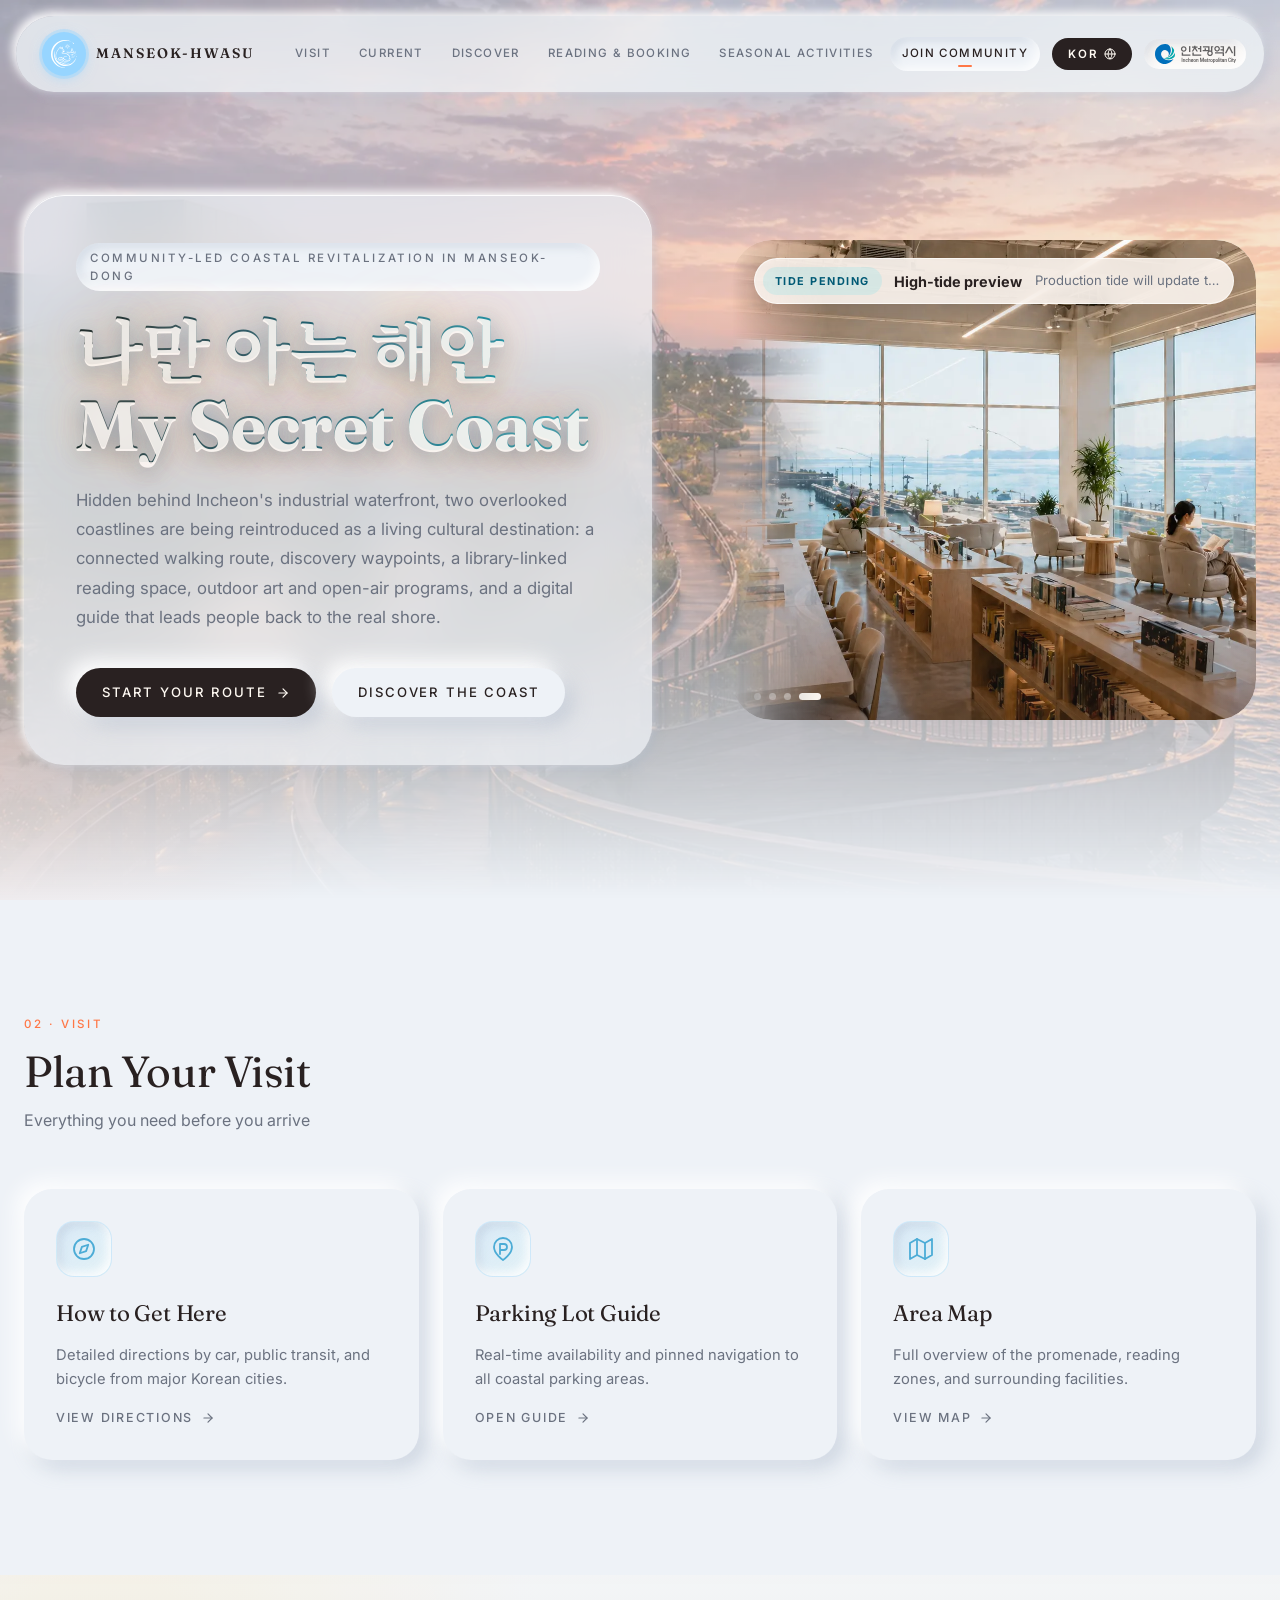
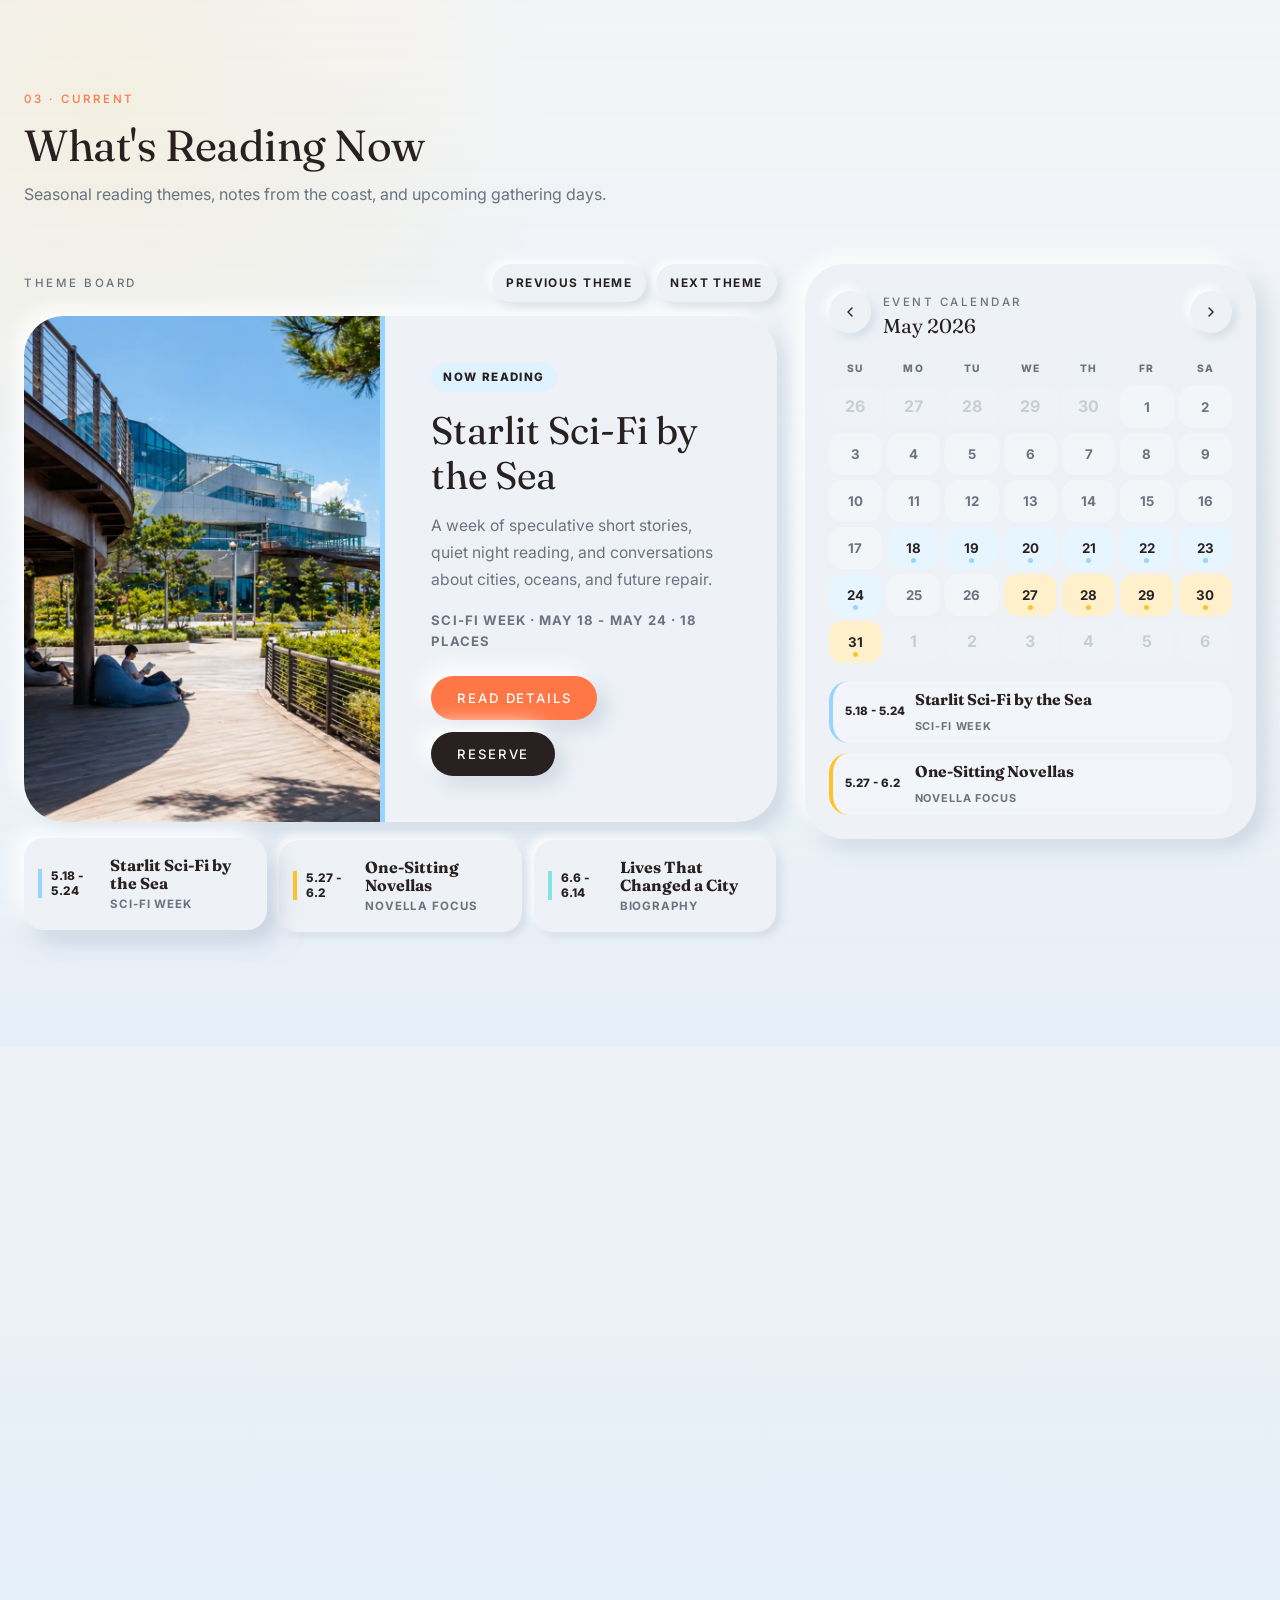
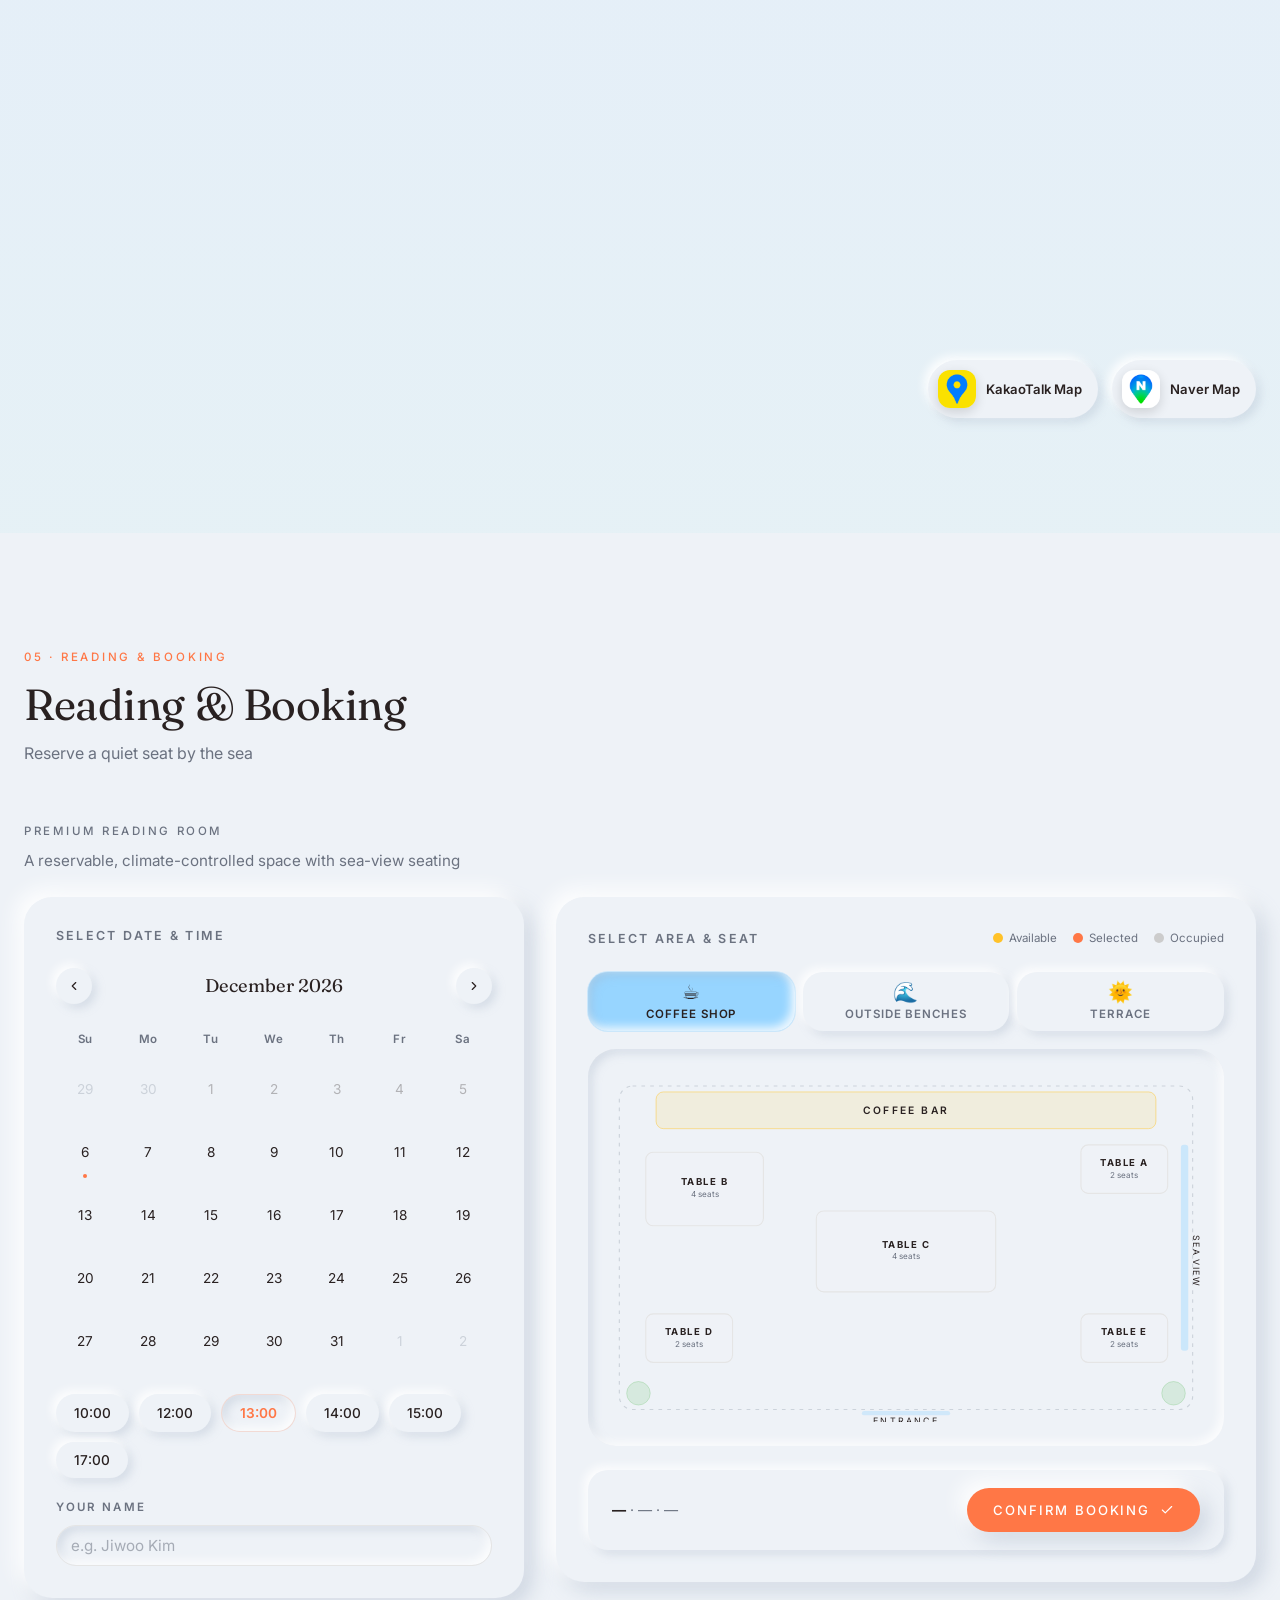
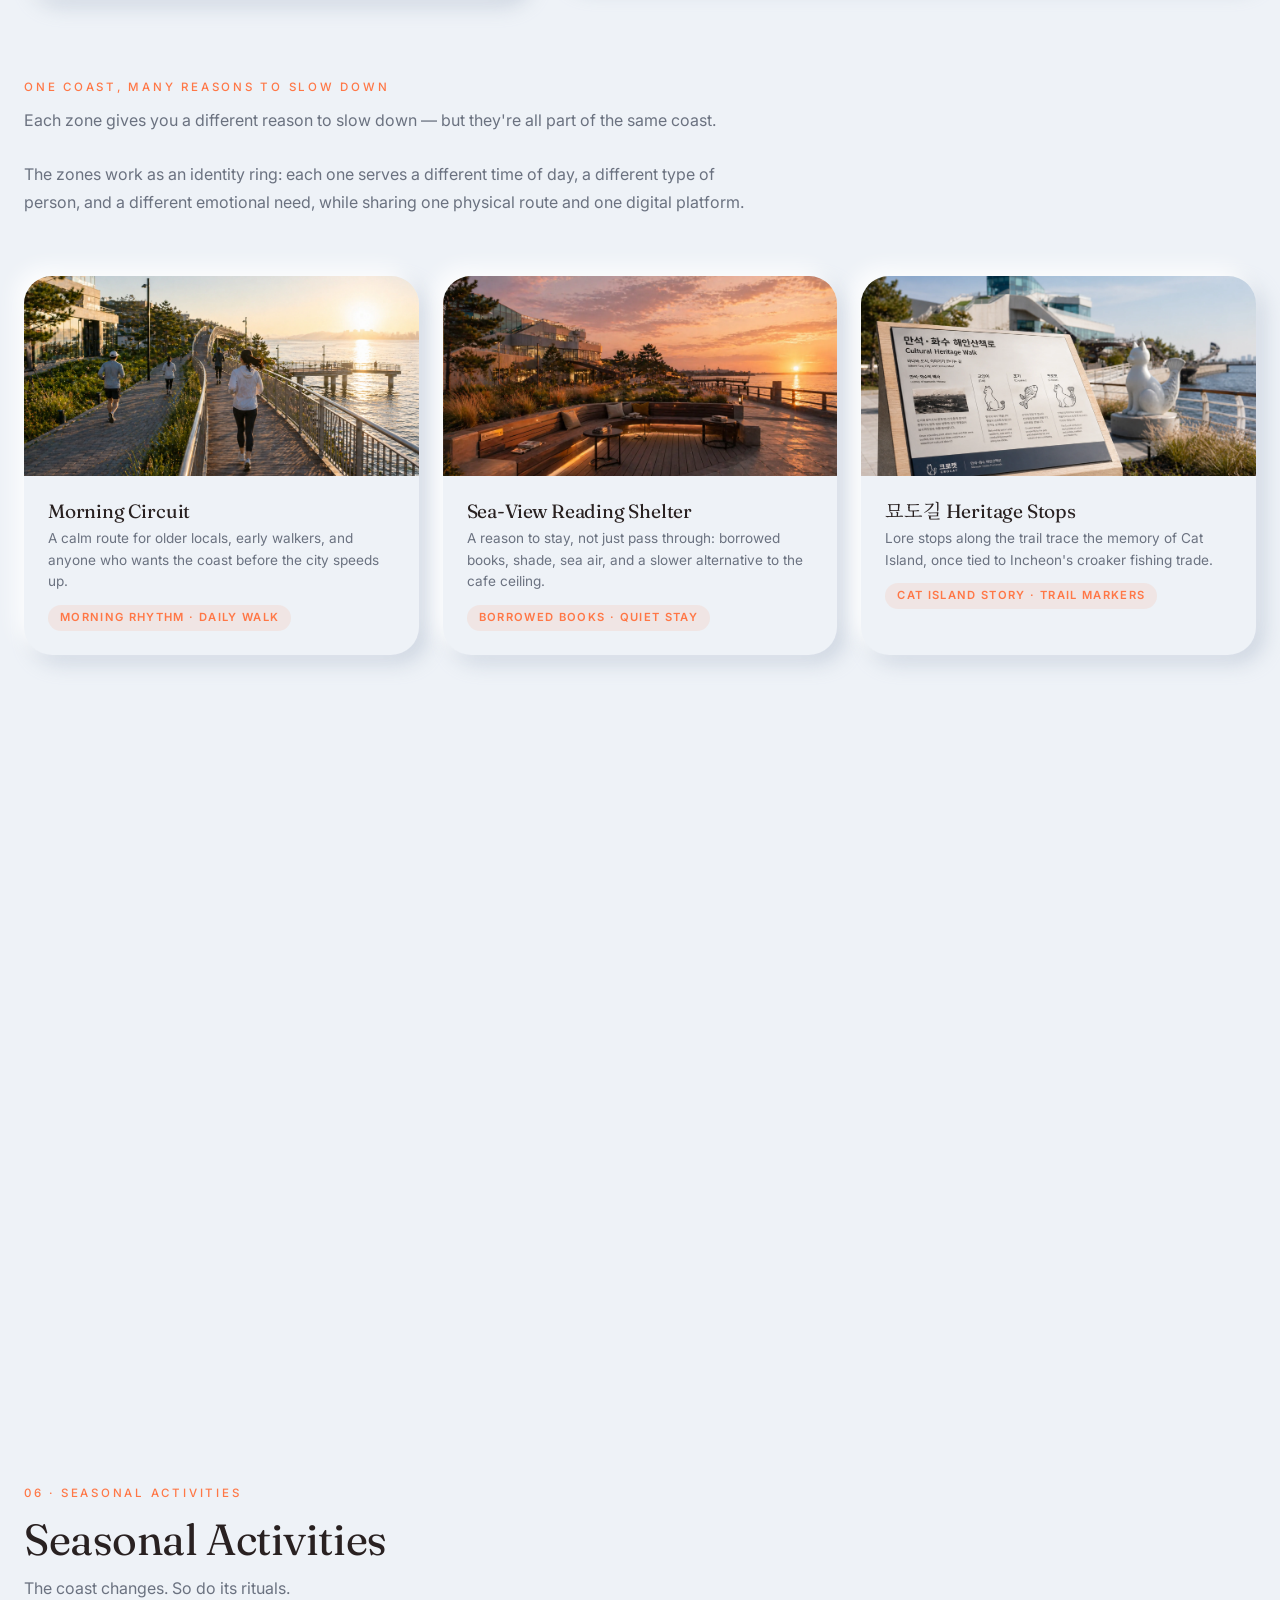
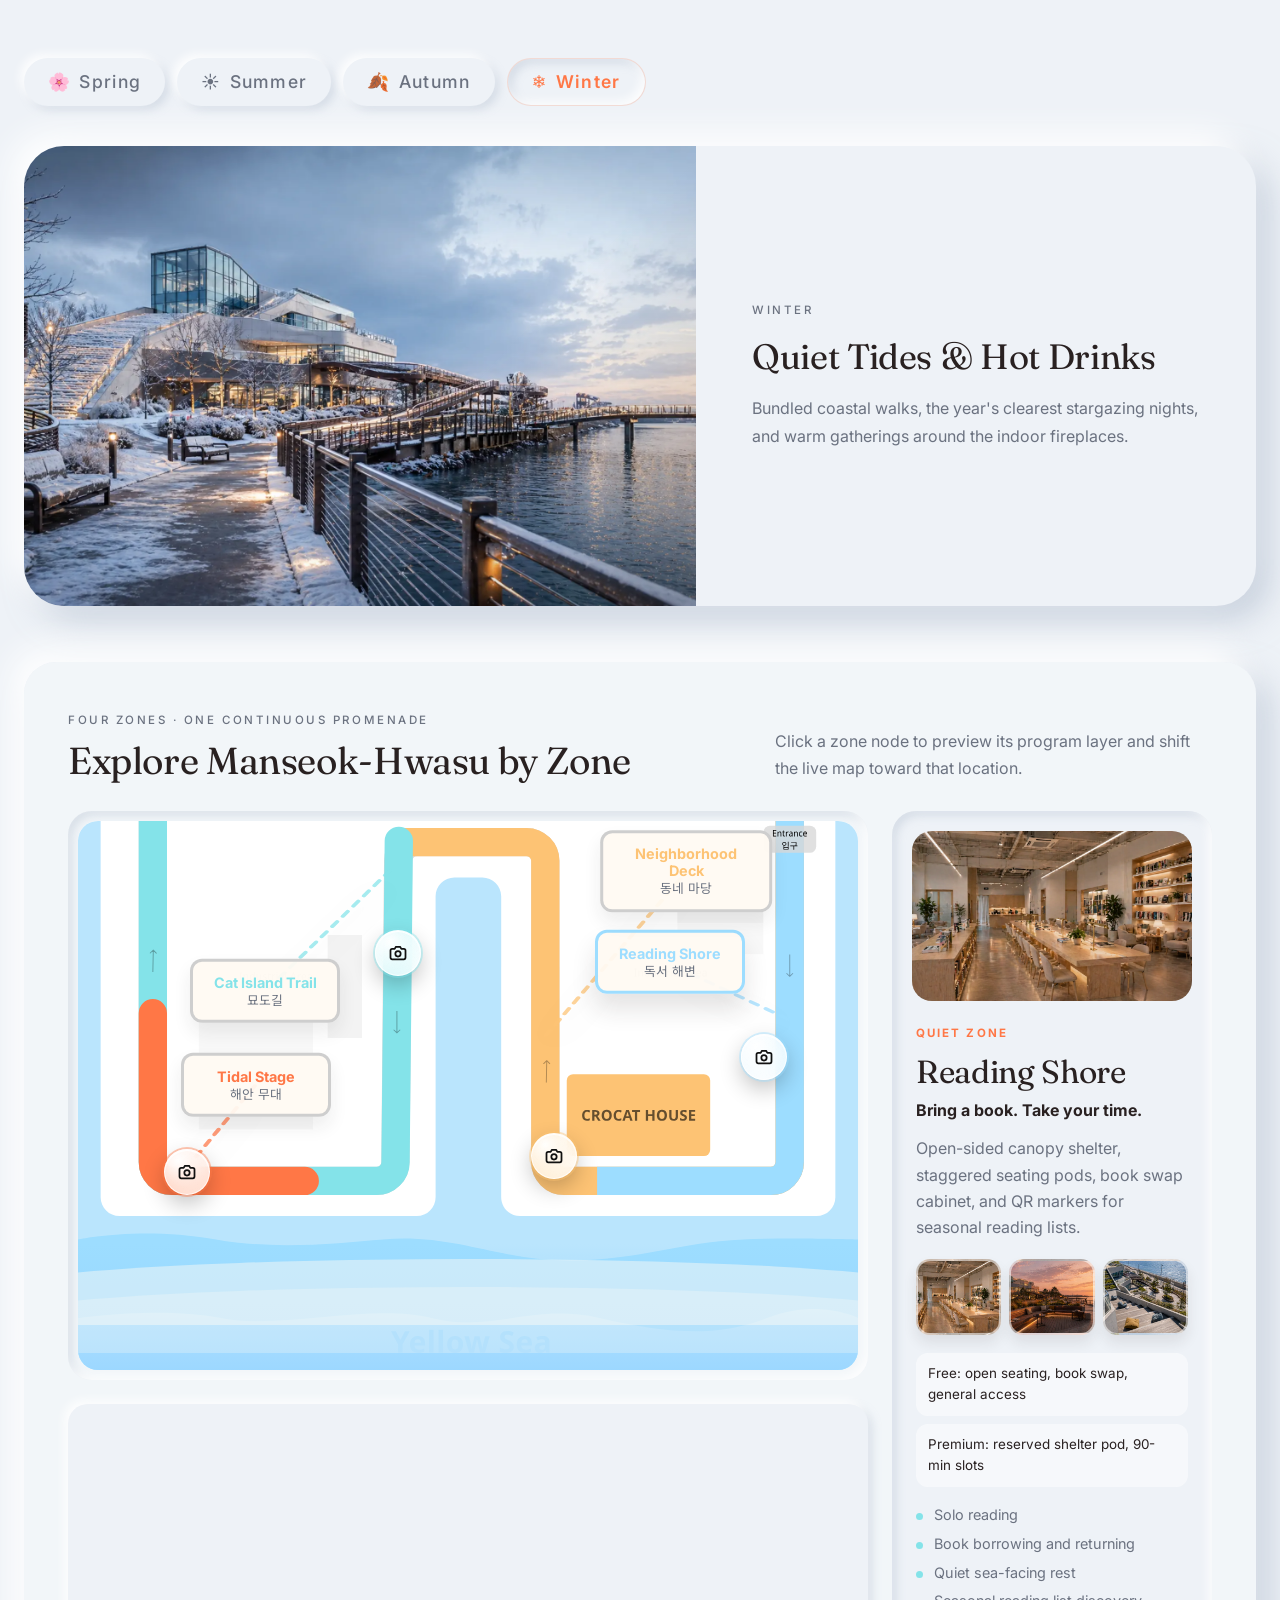
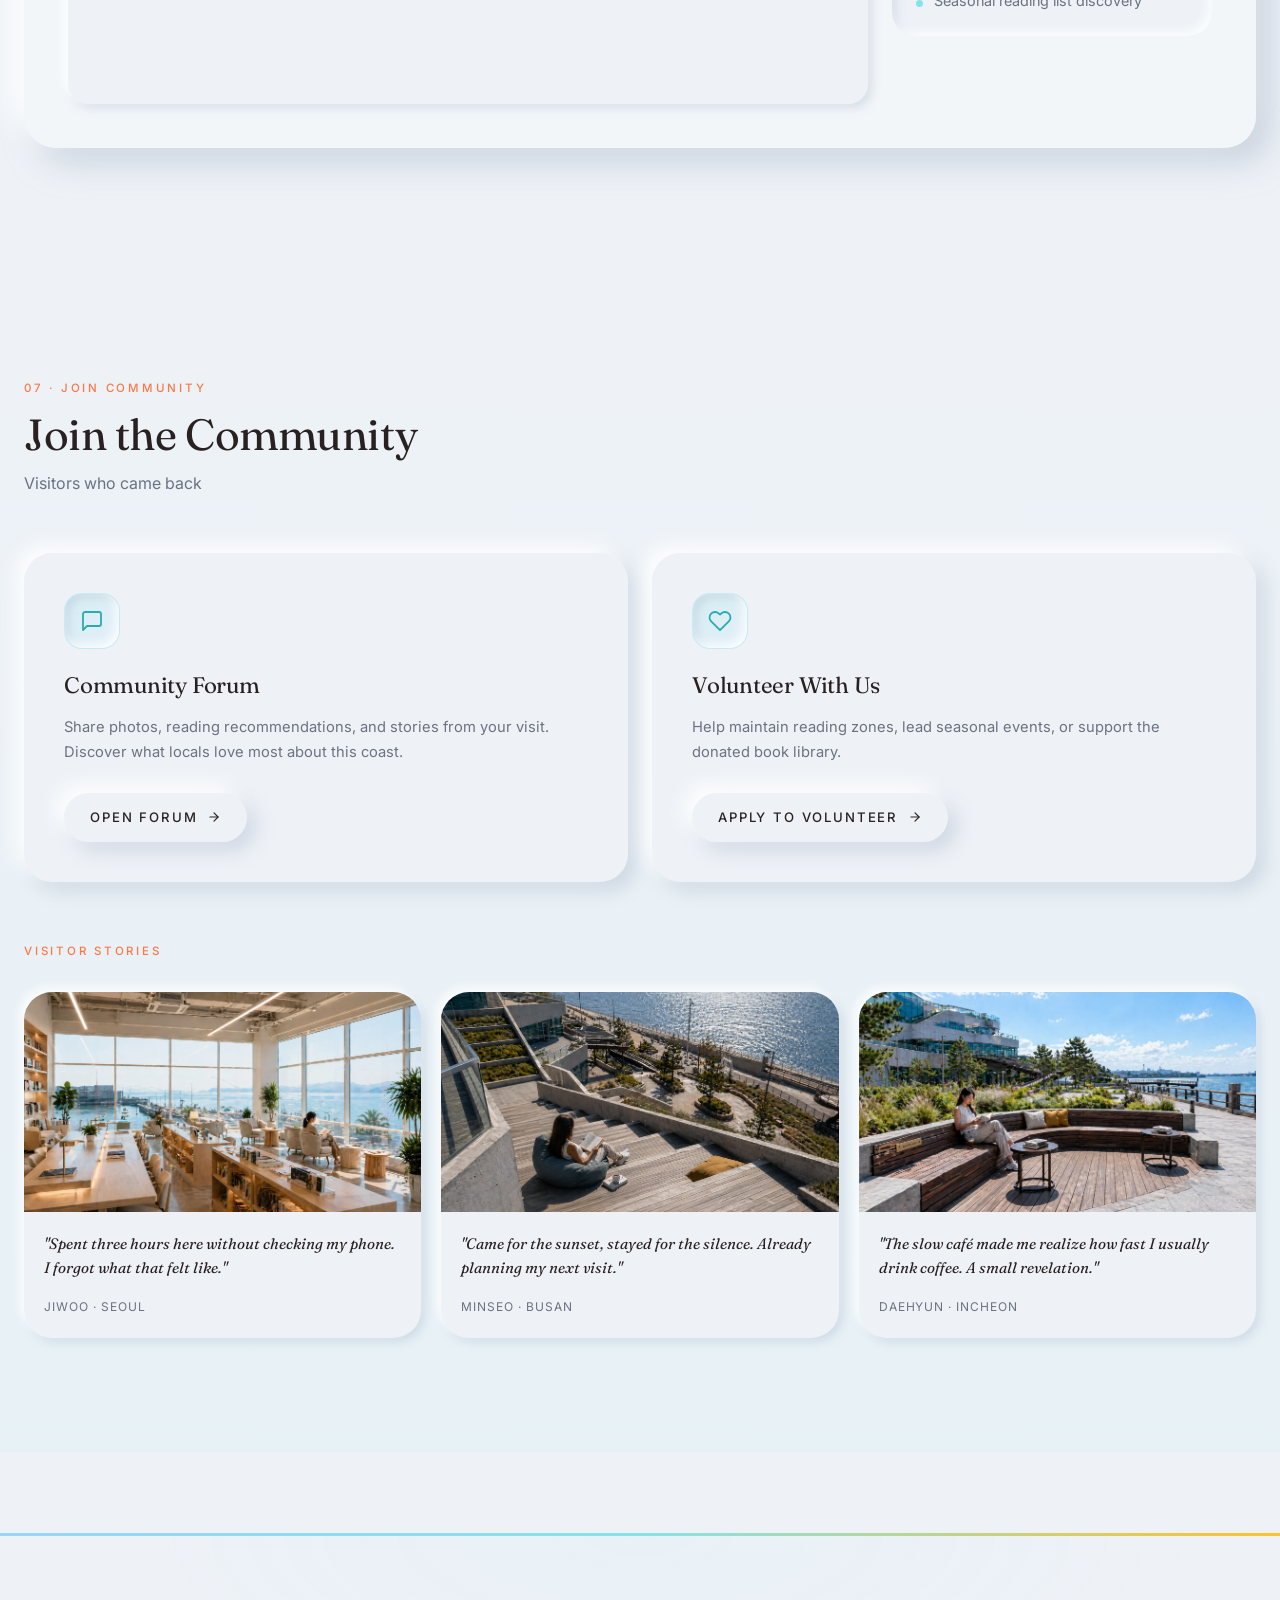
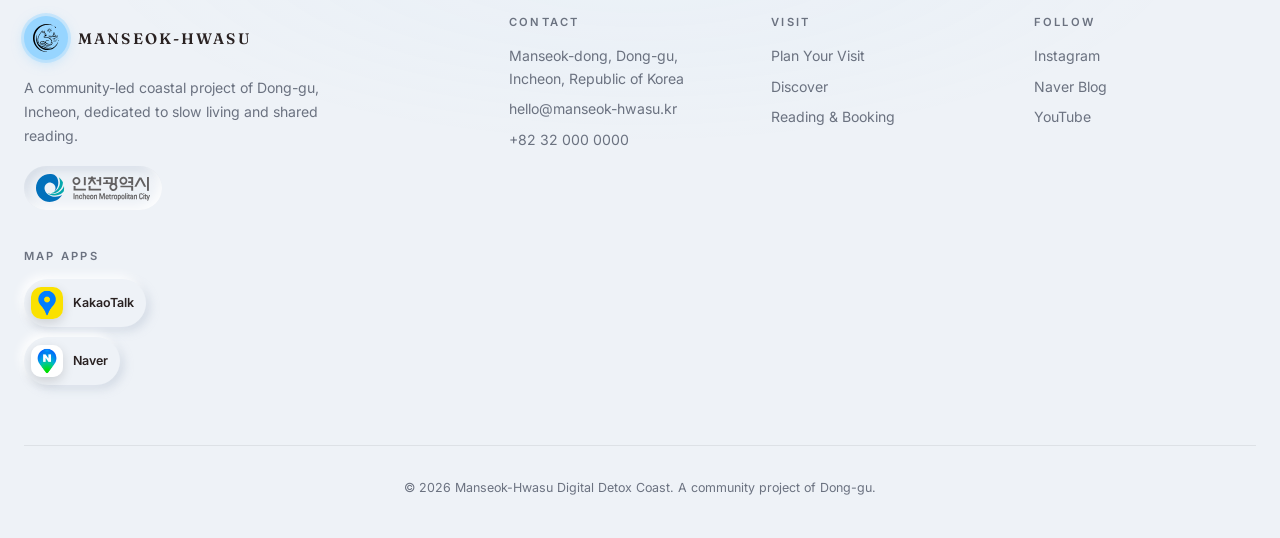
==== index.html @ ffb6f2c6 "Revised 3D Map 2.0" ====
<!DOCTYPE html>
<html lang="en">
<head>
  <meta charset="UTF-8" />
  <meta name="viewport" content="width=device-width, initial-scale=1.0" />
  <title data-i18n="site.title">Manseok-Hwasu | Digital Detox Coast</title>
  <meta name="description" content="A coastal escape in Dong-gu, Incheon, designed for slow reading, deep breath, and quiet sunsets." />

  <!-- Theme: set data-theme before first paint to prevent flash -->
  <script>
    (function(){try{var t=localStorage.getItem('mh-theme')||'light';document.documentElement.setAttribute('data-theme',t);}catch(e){document.documentElement.setAttribute('data-theme','light');}})();
  </script>

  <!-- Fonts -->
  <link rel="preconnect" href="https://fonts.googleapis.com" />
  <link rel="preconnect" href="https://fonts.gstatic.com" crossorigin />
  <link rel="stylesheet" href="https://fonts.googleapis.com/css2?family=Fraunces:ital,wght@0,300;0,400;0,500;0,700;1,400&family=Inter:wght@400;500;600;700&family=Noto+Sans+KR:wght@400;500;600;700&family=Noto+Serif+KR:wght@400;500;700&display=swap" />

  <!-- Stylesheets -->
  <link rel="stylesheet" href="css/main.css" />
  <link rel="stylesheet" href="css/sections.css" />

  <!-- Favicon (uses logo) -->
  <link rel="icon" type="image/svg+xml" href="assets/logos/manseok-logo.svg" />
</head>
<body>

<!-- ============================================================
     NAV
     ============================================================ -->
<nav class="nav" aria-label="Main navigation">
  <a href="#hero" class="nav__brand">
    <span class="nav__logo">
      <img src="assets/logos/manseok-logo.svg" alt="" aria-hidden="true" />
    </span>
    <span class="nav__brand-text">
      <strong data-i18n="site.brand">MANSEOK-HWASU</strong>
    </span>
  </a>

  <ul class="nav__menu" role="menubar">
    <li><a href="#visit"     class="nav__link" data-target="visit"     data-i18n="nav.visit">VISIT</a></li>
    <li><a href="#current"   class="nav__link" data-target="current" data-i18n="nav.current">CURRENT</a></li>
    <li><a href="#discover"  class="nav__link" data-target="discover"  data-i18n="nav.discover">DISCOVER</a></li>
    <li><a href="#reading"   class="nav__link" data-target="reading"   data-i18n="nav.reading">READING &amp; BOOKING</a></li>
    <li><a href="#seasonal"  class="nav__link" data-target="seasonal"  data-i18n="nav.seasonal">SEASONAL ACTIVITIES</a></li>
    <li><a href="#community" class="nav__link" data-target="community" data-i18n="nav.community">JOIN COMMUNITY</a></li>
  </ul>

  <button class="nav__lang" aria-label="Switch language">
    <span data-i18n="nav.lang">KOR</span>
    <svg viewBox="0 0 24 24" fill="none" stroke="currentColor" stroke-width="2" stroke-linecap="round" stroke-linejoin="round" aria-hidden="true">
      <circle cx="12" cy="12" r="10"/><path d="M2 12h20"/><path d="M12 2a15.3 15.3 0 0 1 4 10 15.3 15.3 0 0 1-4 10 15.3 15.3 0 0 1-4-10 15.3 15.3 0 0 1 4-10z"/>
    </svg>
  </button>

  <button class="nav__toggle" aria-label="Toggle menu" aria-expanded="false">
    <svg viewBox="0 0 24 24" fill="none" stroke="currentColor" stroke-width="2" stroke-linecap="round" stroke-linejoin="round"><line x1="3" y1="6" x2="21" y2="6"/><line x1="3" y1="12" x2="21" y2="12"/><line x1="3" y1="18" x2="21" y2="18"/></svg>
  </button>

  <a class="nav__partner" href="https://www.incheon.go.kr/en/index" target="_blank" rel="noopener" data-incheon-link aria-label="Incheon Metropolitan City">
    <img src="assets/logos/ci_incheon.svg" alt="Incheon Metropolitan City" />
  </a>
</nav>

<!-- ============================================================
     HERO
     ============================================================ -->
<section class="hero" id="hero">
  <div class="hero__bg" aria-hidden="true"></div>
  <div class="container hero__inner">
    <div class="hero__copy">
      <span class="eyebrow" data-i18n="hero.subtitle">Community-led coastal revitalization in Manseok-dong</span>
      <h1 class="hero__title" data-i18n="hero.title">나만 아는 해안
My Secret Coast</h1>
      <p class="hero__desc" data-i18n="hero.description">Hidden behind Incheon's industrial waterfront, two overlooked coastlines are being reintroduced as a living cultural destination: a connected walking route, discovery waypoints, a library-linked reading space, outdoor art and open-air programs, and a digital guide that leads people back to the real shore.</p>
      <div class="hero__ctas">
        <a href="#visit" class="btn btn--primary">
          <span data-i18n="hero.cta_primary">Start Your Route</span>
          <svg viewBox="0 0 24 24" fill="none" stroke="currentColor" stroke-width="2" stroke-linecap="round" stroke-linejoin="round"><line x1="5" y1="12" x2="19" y2="12"/><polyline points="12 5 19 12 12 19"/></svg>
        </a>
        <a href="#discover" class="btn">
          <span data-i18n="hero.cta_secondary">Discover the Coast</span>
        </a>
      </div>
    </div>

    <div class="hero__visual">
      <div class="hero__tide" data-tide-status aria-live="polite">
        <span class="hero__tide-kicker" data-tide-label>High tide</span>
        <strong data-tide-stage>Perfect time to go</strong>
        <span data-tide-detail>Server tide cache will update this view.</span>
      </div>
      <div class="hero__carousel" id="heroCarousel" aria-label="Manseok-Hwasu photo highlights">
        <img class="hero__photo is-active" src="assets/images/discover/waterfront-dock.webp" alt="Waterfront dock at Manseok-Hwasu" />
        <img class="hero__photo" src="assets/images/reading/reading-room-bg.webp" alt="Reading room by the coast" />
        <img class="hero__photo" src="assets/images/seasonal/summer.webp" alt="Summer coast activity" />
        <img class="hero__photo" src="assets/images/community/story-1.webp" alt="Visitor moment at Manseok-Hwasu" />
        <div class="hero__carousel-dots" aria-hidden="true"></div>
      </div>
    </div>
  </div>
</section>

<!-- ============================================================
     VISIT
     ============================================================ -->
<section class="visit" id="visit">
  <div class="container">
    <div class="section-head reveal">
      <span class="eyebrow">02 · <span data-i18n="nav.visit">VISIT</span></span>
      <h2 data-i18n="visit.title">Plan Your Visit</h2>
      <p data-i18n="visit.subtitle" style="color: var(--ink-muted);">Everything you need before you arrive</p>
    </div>

    <div class="visit__grid">
      <a class="visit-card reveal" href="https://www.figma.com/proto/eoGTGIapNAGc5xV3ehjOMk/Capstone-Group-2?node-id=91-1670&p=f&viewport=365%2C173%2C0.27&t=R0CX3pgQZeGCYvP3-1&scaling=scale-down&content-scaling=fixed&starting-point-node-id=91%3A13&page-id=89%3A188" target="_blank" rel="noopener" aria-label="How to Get Here">
        <div class="visit-card__icon">
          <!-- compass icon -->
          <svg viewBox="0 0 24 24" fill="none" stroke="currentColor" stroke-width="1.8" stroke-linecap="round" stroke-linejoin="round"><circle cx="12" cy="12" r="10"/><polygon points="16.24 7.76 14.12 14.12 7.76 16.24 9.88 9.88 16.24 7.76"/></svg>
        </div>
        <h3 data-i18n="visit.cards.directions.title">How to Get Here</h3>
        <p data-i18n="visit.cards.directions.description">Detailed directions by car, public transit, and bicycle from major Korean cities.</p>
        <span class="visit-card__arrow">View directions
          <svg viewBox="0 0 24 24" fill="none" stroke="currentColor" stroke-width="2" stroke-linecap="round" stroke-linejoin="round"><line x1="5" y1="12" x2="19" y2="12"/><polyline points="12 5 19 12 12 19"/></svg>
        </span>
      </a>

      <a class="visit-card reveal" href="#" aria-label="Parking Lot Guide">
        <div class="visit-card__icon">
          <!-- parking pin icon -->
          <svg viewBox="0 0 24 24" fill="none" stroke="currentColor" stroke-width="1.8" stroke-linecap="round" stroke-linejoin="round"><path d="M21 10c0 7-9 13-9 13s-9-6-9-13a9 9 0 0 1 18 0z"/><path d="M9 7v10M9 7h4a3 3 0 0 1 0 6H9"/></svg>
        </div>
        <h3 data-i18n="visit.cards.parking.title">Parking Lot Guide</h3>
        <p data-i18n="visit.cards.parking.description">Real-time availability and pinned navigation to all coastal parking areas.</p>
        <span class="visit-card__arrow">Open guide
          <svg viewBox="0 0 24 24" fill="none" stroke="currentColor" stroke-width="2" stroke-linecap="round" stroke-linejoin="round"><line x1="5" y1="12" x2="19" y2="12"/><polyline points="12 5 19 12 12 19"/></svg>
        </span>
      </a>

      <a class="visit-card reveal" href="https://www.figma.com/proto/eoGTGIapNAGc5xV3ehjOMk/Capstone-Group-2?node-id=91-1670&p=f&viewport=365%2C173%2C0.27&t=R0CX3pgQZeGCYvP3-1&scaling=scale-down&content-scaling=fixed&starting-point-node-id=91%3A13&page-id=89%3A188" target="_blank" rel="noopener" aria-label="Area Map">
        <div class="visit-card__icon">
          <!-- map icon -->
          <svg viewBox="0 0 24 24" fill="none" stroke="currentColor" stroke-width="1.8" stroke-linecap="round" stroke-linejoin="round"><polygon points="1 6 1 22 8 18 16 22 23 18 23 2 16 6 8 2 1 6"/><line x1="8" y1="2" x2="8" y2="18"/><line x1="16" y1="6" x2="16" y2="22"/></svg>
        </div>
        <h3 data-i18n="visit.cards.map.title">Area Map</h3>
        <p data-i18n="visit.cards.map.description">Full overview of the promenade, reading zones, and surrounding facilities.</p>
        <span class="visit-card__arrow">View map
          <svg viewBox="0 0 24 24" fill="none" stroke="currentColor" stroke-width="2" stroke-linecap="round" stroke-linejoin="round"><line x1="5" y1="12" x2="19" y2="12"/><polyline points="12 5 19 12 12 19"/></svg>
        </span>
      </a>
    </div>
  </div>
</section>

<!-- ============================================================
     CURRENT — reading themes and event calendar
     ============================================================ -->
<section class="current" id="current">
  <div class="container">
    <div class="section-head reveal">
      <span class="eyebrow">03 · CURRENT</span>
      <h2>What&apos;s Reading Now</h2>
      <p style="color: var(--ink-muted);">Seasonal reading themes, notes from the coast, and upcoming gathering days.</p>
    </div>

    <div class="current__layout">
      <div class="current__feed reveal">
        <div class="current__feed-head">
          <span class="eyebrow">Theme Board</span>
          <div class="current__theme-actions">
            <button class="current__mini-action" type="button" data-current-prev>Previous theme</button>
            <button class="current__mini-action" type="button" data-current-next>Next theme</button>
          </div>
        </div>
        <div class="current__feature" data-current-feature></div>
        <div class="current__list" data-current-list></div>
      </div>

      <aside class="current__calendar reveal" aria-label="Reading theme event calendar">
        <div class="current__calendar-head">
          <button class="current__calendar-nav" type="button" data-current-cal-prev aria-label="Previous month">
            <svg viewBox="0 0 24 24" fill="none" stroke="currentColor" stroke-width="2.1" stroke-linecap="round" stroke-linejoin="round"><polyline points="15 18 9 12 15 6"/></svg>
          </button>
          <div>
            <span class="eyebrow">Event Calendar</span>
            <h3 data-current-cal-title>Month 2026</h3>
          </div>
          <button class="current__calendar-nav" type="button" data-current-cal-next aria-label="Next month">
            <svg viewBox="0 0 24 24" fill="none" stroke="currentColor" stroke-width="2.1" stroke-linecap="round" stroke-linejoin="round"><polyline points="9 18 15 12 9 6"/></svg>
          </button>
        </div>
        <div class="current__calendar-grid" data-current-calendar></div>
        <div class="current__agenda" data-current-agenda></div>
      </aside>
    </div>
  </div>
</section>

<!-- ============================================================
     DISCOVER — interactive coastal map
     ============================================================ -->
<section class="discover" id="discover">
  <div class="container">
    <div class="section-head reveal">
      <span class="eyebrow">04 · <span data-i18n="nav.discover">DISCOVER</span></span>
      <h2 data-i18n="discover.title">Discover the Coast</h2>
      <p data-i18n="discover.subtitle" style="color: var(--ink-muted);">Tap any pin to explore</p>
    </div>

    <div class="discover__map reveal is-locked">
      <div class="discover__map-img"></div>
      <canvas class="discover__canvas" id="discoverCanvas" aria-hidden="true"></canvas>

      <div class="discover__tour-badge" data-tide-mini>
        <span data-tide-mini-label>Tide preview</span>
      </div>

      <button class="discover__enter" type="button" data-tour-enter aria-label="Start interactive 3D coastal tour">
        <span class="discover__enter-cue" aria-hidden="true">
          <svg class="discover__enter-cue-svg" viewBox="0 0 150 130" fill="none">
            <g class="discover__enter-cue-arrows" stroke="currentColor" stroke-width="4" stroke-linecap="round" stroke-linejoin="round">
              <path d="M36 36C50 18 82 12 105 25" />
              <path d="M104 25L94 20M104 25L100 36" />
              <path d="M114 94C98 112 62 116 40 101" />
              <path d="M40 101L50 107M40 101L46 90" />
            </g>
            <g class="discover__enter-cue-cube" stroke="currentColor" stroke-width="3.5" stroke-linejoin="round">
              <path d="M56 42L84 28L111 44L83 60L56 42Z" />
              <path d="M56 42V76L83 93V60L56 42Z" />
              <path d="M111 44V78L83 93V60L111 44Z" />
              <path d="M56 76L84 61L111 78" opacity="0.55" />
            </g>
            <g class="discover__enter-cue-hand" stroke="currentColor" stroke-width="3.2" stroke-linecap="round" stroke-linejoin="round">
              <path d="M101 87L93 77C90 73 93 69 97 72L101 76V54C101 50 107 50 107 54V68" />
              <path d="M107 68V61C107 57 113 57 113 61V70" />
              <path d="M113 70V65C113 61 119 62 119 66V75" />
              <path d="M119 75V71C119 68 125 68 125 73V83C125 96 119 103 108 103C103 103 99 101 95 96" />
            </g>
          </svg>
        </span>
        <span class="discover__enter-label">Click to explore the 3D coast</span>
        <small>Rotate the map, then choose a pin to step inside</small>
      </button>

      <div class="discover__stage-actions" aria-label="3D tour view controls">
        <button class="discover__stage-action" type="button" data-tour-fullscreen aria-label="Open 3D tour fullscreen" title="Fullscreen">
          <svg viewBox="0 0 24 24" fill="none" stroke="currentColor" stroke-width="1.9" stroke-linecap="round" stroke-linejoin="round"><path d="M8 3H5a2 2 0 0 0-2 2v3"/><path d="M16 3h3a2 2 0 0 1 2 2v3"/><path d="M8 21H5a2 2 0 0 1-2-2v-3"/><path d="M16 21h3a2 2 0 0 0 2-2v-3"/></svg>
        </button>
        <button class="discover__stage-action discover__stage-action--close" type="button" data-tour-close aria-label="Close expanded 3D tour" title="Close">
          <svg viewBox="0 0 24 24" fill="none" stroke="currentColor" stroke-width="1.9" stroke-linecap="round" stroke-linejoin="round"><line x1="18" y1="6" x2="6" y2="18"/><line x1="6" y1="6" x2="18" y2="18"/></svg>
        </button>
      </div>

      <div class="discover__controls" aria-label="3D map controls">
        <button class="discover__control" type="button" data-map-control="reset" aria-label="Reset map view" title="Reset view">
          <svg viewBox="0 0 24 24" fill="none" stroke="currentColor" stroke-width="1.9" stroke-linecap="round" stroke-linejoin="round"><path d="M4 4v6h6"/><path d="M20 20v-6h-6"/><path d="M20 9A8 8 0 0 0 6.8 5.8L4 10"/><path d="M4 15a8 8 0 0 0 13.2 3.2L20 14"/></svg>
        </button>
      </div>

      <label class="discover__zoom" aria-label="3D map zoom">
        <span class="sr-only">Zoom</span>
        <input type="range" min="0.95" max="9.6" step="0.1" value="5.8" data-map-zoom />
      </label>

      <label class="discover__pan" aria-label="Move across the 3D coast">
        <input type="range" min="-1" max="1" step="0.01" value="0" data-map-pan />
      </label>

      <div class="discover__pins">
        <button class="discover-pin discover-pin--cluster" data-id="house" aria-label="Crocat House cluster">
          <span class="discover-pin__icon">
            <svg viewBox="0 0 24 24" fill="none" stroke="currentColor" stroke-width="1.8" stroke-linecap="round" stroke-linejoin="round"><path d="M3 11 12 4l9 7"/><path d="M5 10v10h14V10"/><path d="M9 20v-6h6v6"/></svg>
          </span>
        </button>
        <button class="discover-pin" data-id="lounge" data-cluster="house" aria-label="Lounge Deck">
          <span class="discover-pin__icon">
            <svg viewBox="0 0 24 24" fill="none" stroke="currentColor" stroke-width="1.8" stroke-linecap="round" stroke-linejoin="round"><rect x="3" y="3" width="18" height="18" rx="2"/><circle cx="9" cy="9" r="2"/><polyline points="21 15 16 10 5 21"/></svg>
          </span>
        </button>
        <button class="discover-pin" data-id="terrace" data-cluster="house" aria-label="Terrace Reading">
          <span class="discover-pin__icon">
            <svg viewBox="0 0 24 24" fill="none" stroke="currentColor" stroke-width="1.8" stroke-linecap="round" stroke-linejoin="round"><path d="M4 14h16"/><path d="M6 10h12"/><path d="M8 6h8"/><path d="M5 18h14"/></svg>
          </span>
        </button>
        <button class="discover-pin" data-id="parking" data-cluster="house" aria-label="Parking Approach">
          <span class="discover-pin__icon">
            <svg viewBox="0 0 24 24" fill="none" stroke="currentColor" stroke-width="1.8" stroke-linecap="round" stroke-linejoin="round"><path d="M9 18V6h5a4 4 0 0 1 0 8H9"/><path d="M5 22h14"/></svg>
          </span>
        </button>
        <button class="discover-pin" data-id="cafe" data-cluster="house" aria-label="Slow Café">
          <span class="discover-pin__icon">
            <svg viewBox="0 0 24 24" fill="none" stroke="currentColor" stroke-width="1.8" stroke-linecap="round" stroke-linejoin="round"><path d="M18 8h1a4 4 0 0 1 0 8h-1"/><path d="M2 8h16v9a4 4 0 0 1-4 4H6a4 4 0 0 1-4-4V8z"/><line x1="6" y1="2" x2="6" y2="4"/><line x1="10" y1="2" x2="10" y2="4"/><line x1="14" y1="2" x2="14" y2="4"/></svg>
          </span>
        </button>
        <button class="discover-pin" data-id="gallery" data-cluster="house" aria-label="Rotating Art Gallery">
          <span class="discover-pin__icon">
            <svg viewBox="0 0 24 24" fill="none" stroke="currentColor" stroke-width="1.8" stroke-linecap="round" stroke-linejoin="round"><path d="M9 18V5l12-2v13"/><circle cx="6" cy="18" r="3"/><circle cx="18" cy="16" r="3"/></svg>
          </span>
        </button>
        <button class="discover-pin" data-id="beachfront" aria-label="Beachfront Benches">
          <span class="discover-pin__icon">
            <svg viewBox="0 0 24 24" fill="none" stroke="currentColor" stroke-width="1.8" stroke-linecap="round" stroke-linejoin="round"><path d="M4 15c3-3 5 3 8 0s5 3 8 0"/><path d="M5 19h14"/><path d="M7 11h10"/></svg>
          </span>
        </button>
        <button class="discover-pin" data-id="tidalstage" aria-label="Tidal Stage">
          <span class="discover-pin__icon">
            <svg viewBox="0 0 24 24" fill="none" stroke="currentColor" stroke-width="1.8" stroke-linecap="round" stroke-linejoin="round"><path d="M3 16c3-3 6 3 9 0s6 3 9 0"/><path d="M6 12h12"/><path d="M12 4v8"/></svg>
          </span>
        </button>
        <button class="discover-pin" data-id="readingshore" aria-label="Reading Shore">
          <span class="discover-pin__icon">
            <svg viewBox="0 0 24 24" fill="none" stroke="currentColor" stroke-width="1.8" stroke-linecap="round" stroke-linejoin="round"><path d="M2 4h7a4 4 0 0 1 4 4v12a3 3 0 0 0-3-3H2z"/><path d="M22 4h-7a4 4 0 0 0-4 4v12a3 3 0 0 1 3-3h8z"/></svg>
          </span>
        </button>
        <button class="discover-pin" data-id="neighborpath" aria-label="Neighbor Path">
          <span class="discover-pin__icon">
            <svg viewBox="0 0 24 24" fill="none" stroke="currentColor" stroke-width="1.8" stroke-linecap="round" stroke-linejoin="round"><path d="M4 19c5-10 11-4 16-14"/><path d="M4 19h6"/><path d="M14 5h6"/></svg>
          </span>
        </button>
        <button class="discover-pin" data-id="catisland" aria-label="Cat Island Memory">
          <span class="discover-pin__icon">
            <svg viewBox="0 0 24 24" fill="none" stroke="currentColor" stroke-width="1.8" stroke-linecap="round" stroke-linejoin="round"><path d="M12 4 5 8v8l7 4 7-4V8z"/><path d="M9 11h.01"/><path d="M15 11h.01"/><path d="M9 15c2 1 4 1 6 0"/></svg>
          </span>
        </button>
      </div>

      <aside class="discover__panel" aria-live="polite">
        <button class="discover__panel-close" type="button" data-node-clear aria-label="Zoom back to full coast">
          <svg viewBox="0 0 24 24" fill="none" stroke="currentColor" stroke-width="1.9" stroke-linecap="round" stroke-linejoin="round"><path d="M19 12H5"/><path d="m12 19-7-7 7-7"/></svg>
        </button>
        <div class="discover__panel-img" data-node-preview></div>
        <span class="discover__panel-kicker">360 preview</span>
        <h3 data-node-title>Select a node</h3>
        <p data-node-desc>Choose a larger indicator node to preview the matching scene.</p>
        <button class="discover__panel-cta" type="button" data-watch-360>
          <span>Watch 360 scene</span>
          <svg viewBox="0 0 24 24" fill="none" stroke="currentColor" stroke-width="1.9" stroke-linecap="round" stroke-linejoin="round"><path d="M5 12h14"/><path d="m13 5 7 7-7 7"/></svg>
        </button>
      </aside>

      <div class="discover__viewer" aria-hidden="true" aria-live="polite">
        <div class="discover__viewer-bar">
          <div>
            <h3 data-viewer-title>Waterfront Dock</h3>
            <p data-viewer-desc>Description loads from translations.</p>
          </div>
          <div class="discover__viewer-actions">
            <button class="discover__viewer-action" type="button" data-viewer-fullscreen aria-label="Open viewer fullscreen" title="Fullscreen">
              <svg viewBox="0 0 24 24" fill="none" stroke="currentColor" stroke-width="1.9" stroke-linecap="round" stroke-linejoin="round"><path d="M8 3H5a2 2 0 0 0-2 2v3"/><path d="M16 3h3a2 2 0 0 1 2 2v3"/><path d="M8 21H5a2 2 0 0 1-2-2v-3"/><path d="M16 21h3a2 2 0 0 0 2-2v-3"/></svg>
            </button>
            <button class="discover__viewer-action" type="button" data-viewer-close aria-label="Return to 3D coastal tour" title="Back to map">
              <svg viewBox="0 0 24 24" fill="none" stroke="currentColor" stroke-width="1.9" stroke-linecap="round" stroke-linejoin="round"><path d="M19 12H5"/><path d="m12 19-7-7 7-7"/></svg>
            </button>
          </div>
        </div>
        <div class="discover__viewer-frame">
          <div class="discover__marzipano" data-panorama-viewer></div>
          <div class="discover__fallback" data-panorama-fallback></div>
          <div class="discover__viewer-status" data-panorama-status>Loading 3D space...</div>
          <div class="discover__viewer-note" data-viewer-note hidden>This area is currently under development. Preview image shown for now.</div>
        </div>
        <div class="discover__space-jump" data-space-jump>
          <button class="discover__space-jump-toggle" type="button" data-space-jump-toggle aria-expanded="false" aria-label="Open space list">
            <span>Spaces</span>
          </button>
          <div class="discover__space-jump-panel" data-space-jump-panel aria-label="Jump to another 3D space"></div>
        </div>
      </div>
    </div>

    <div class="map-app-links reveal" aria-label="Open mock map integration">
      <a class="map-app-link" href="https://www.figma.com/proto/eoGTGIapNAGc5xV3ehjOMk/Capstone-Group-2?node-id=91-1670&p=f&viewport=365%2C173%2C0.27&t=R0CX3pgQZeGCYvP3-1&scaling=scale-down&content-scaling=fixed&starting-point-node-id=91%3A13&page-id=89%3A188" target="_blank" rel="noopener" aria-label="Open KakaoTalk map mockup">
        <img src="assets/logos/kkt.png" alt="" />
        <span>KakaoTalk Map</span>
      </a>
      <a class="map-app-link" href="https://www.figma.com/proto/eoGTGIapNAGc5xV3ehjOMk/Capstone-Group-2?node-id=91-1670&p=f&viewport=365%2C173%2C0.27&t=R0CX3pgQZeGCYvP3-1&scaling=scale-down&content-scaling=fixed&starting-point-node-id=91%3A13&page-id=89%3A188" target="_blank" rel="noopener" aria-label="Open Naver map mockup">
        <img src="assets/logos/naver.png" alt="" />
        <span>Naver Map</span>
      </a>
    </div>
  </div>
</section>

<!-- ============================================================
     READING & BOOKING
     ============================================================ -->
<section class="reading" id="reading">
  <div class="container">
    <div class="section-head reveal">
      <span class="eyebrow">05 · <span data-i18n="nav.reading">READING &amp; BOOKING</span></span>
      <h2 data-i18n="reading.title">Reading &amp; Booking</h2>
      <p data-i18n="reading.subtitle" style="color: var(--ink-muted);">Reserve a quiet seat by the sea</p>
    </div>

    <!-- Premium reading room booking -->
    <div style="margin-bottom: 24px;">
      <span class="eyebrow" style="display:block; margin-bottom:8px;" data-i18n="reading.premium_title">Premium Reading Room</span>
      <p style="color: var(--ink-muted); font-size: 0.95rem;" data-i18n="reading.premium_subtitle">A reservable, climate-controlled space with sea-view seating</p>
    </div>

    <div class="reading__layout">
      <!-- Calendar pane -->
      <div class="card booking-pane reveal">
        <div class="calendar">
          <h3 data-i18n="reading.select_date">SELECT DATE &amp; TIME</h3>
          <div class="calendar__head">
            <button class="calendar__nav calendar__nav--prev" aria-label="Previous month">
              <svg viewBox="0 0 24 24" fill="none" stroke="currentColor" stroke-width="2" stroke-linecap="round" stroke-linejoin="round"><polyline points="15 18 9 12 15 6"/></svg>
            </button>
            <div class="calendar__title">—</div>
            <button class="calendar__nav calendar__nav--next" aria-label="Next month">
              <svg viewBox="0 0 24 24" fill="none" stroke="currentColor" stroke-width="2" stroke-linecap="round" stroke-linejoin="round"><polyline points="9 18 15 12 9 6"/></svg>
            </button>
          </div>
          <div class="calendar__grid"></div>
        </div>

        <div class="timeslots">
          <button class="timeslot">10:00</button>
          <button class="timeslot">12:00</button>
          <button class="timeslot is-active">13:00</button>
          <button class="timeslot">14:00</button>
          <button class="timeslot">15:00</button>
          <button class="timeslot">17:00</button>
        </div>

        <div class="booking-name-row">
          <label class="booking-label" for="guestName">YOUR NAME</label>
          <input type="text" id="guestName" class="booking-name-input" placeholder="e.g. Jiwoo Kim" maxlength="40" autocomplete="name" />
        </div>
      </div>

      <!-- Seat map pane -->
      <div class="card seatmap-pane reveal">
        <div class="seatmap-pane__head">
          <h3>SELECT AREA &amp; SEAT</h3>
          <div class="seatmap-legend">
            <span><i class="l-avail"></i><span data-i18n="reading.available">Available</span></span>
            <span><i class="l-sel"></i><span data-i18n="reading.selected">Selected</span></span>
            <span><i class="l-occ"></i><span data-i18n="reading.occupied">Occupied</span></span>
          </div>
        </div>

        <!-- Area selector tabs -->
        <div class="area-tabs">
          <button class="area-tab is-active" data-area="coffee">
            <span class="area-tab__icon">&#9749;</span>
            <span class="area-tab__label">Coffee Shop</span>
          </button>
          <button class="area-tab" data-area="benches">
            <span class="area-tab__icon">&#127754;</span>
            <span class="area-tab__label">Outside Benches</span>
          </button>
          <button class="area-tab" data-area="terrace">
            <span class="area-tab__icon">&#127774;</span>
            <span class="area-tab__label">Terrace</span>
          </button>
        </div>

        <!-- Area floor plan (JS-rendered SVG) -->
        <div class="seatmap" id="areaMapContainer"></div>

        <!-- Seat picker (appears after clicking a table) -->
        <div class="seat-picker" id="seatPicker">
          <div class="seat-picker__head">
            <span class="seat-picker__table-label" id="seatPickerLabel">Select a table on the map</span>
            <button class="seat-picker__close" id="seatPickerClose" aria-label="Deselect table">
              <svg viewBox="0 0 24 24" fill="none" stroke="currentColor" stroke-width="2.5" stroke-linecap="round" stroke-linejoin="round"><line x1="18" y1="6" x2="6" y2="18"/><line x1="6" y1="6" x2="18" y2="18"/></svg>
            </button>
          </div>
          <div class="seat-picker__grid" id="seatPickerGrid"></div>
        </div>

        <div class="booking-confirm">
          <div class="booking-confirm__summary"><strong>—</strong> · — · —</div>
          <button class="btn btn--accent">
            <span data-i18n="reading.confirm">Confirm Booking</span>
            <svg viewBox="0 0 24 24" fill="none" stroke="currentColor" stroke-width="2" stroke-linecap="round" stroke-linejoin="round"><polyline points="20 6 9 17 4 12"/></svg>
          </button>
        </div>
      </div>
    </div>

    <!-- Free reading zones -->
    <div style="margin-top: 80px;">
      <div class="section-head" style="margin-bottom: 32px;">
        <span class="eyebrow" data-i18n="reading.zones_title">Coastal Reading Zones</span>
        <p style="color: var(--ink-muted);" data-i18n="reading.zones_subtitle">Free, first-come-first-served. No reservation required.</p>
        <p class="zones-intro" data-i18n="reading.zones_intro">The zones work as an identity ring: each one serves a different time of day, a different type of person, and a different emotional need, while sharing one physical route and one digital platform.</p>
      </div>
      <div class="zones-grid">
        <div class="zone-card reveal">
          <div class="zone-card__img" style="background-image: url('assets/images/discover/morning_circuit.webp')"></div>
          <div class="zone-card__body">
            <h4 data-i18n="reading.zones.morning.title">Morning Circuit</h4>
            <p data-i18n="reading.zones.morning.description">A calm route for older locals, early walkers, and anyone who wants the coast before the city speeds up.</p>
            <span class="zone-card__tag" data-i18n="reading.zones.morning.tag">morning rhythm · daily walk</span>
          </div>
        </div>
        <div class="zone-card reveal">
          <div class="zone-card__img" style="background-image: url('assets/images/reading/reading-zone-2.webp')"></div>
          <div class="zone-card__body">
            <h4 data-i18n="reading.zones.reader.title">Sea-View Reading Shelter</h4>
            <p data-i18n="reading.zones.reader.description">A reason to stay, not just pass through: borrowed books, shade, sea air, and a slower alternative to the cafe ceiling.</p>
            <span class="zone-card__tag" data-i18n="reading.zones.reader.tag">borrowed books · quiet stay</span>
          </div>
        </div>
        <div class="zone-card reveal">
          <div class="zone-card__img" style="background-image: url('assets/images/discover/heritage_stop.webp')"></div>
          <div class="zone-card__body">
            <h4 data-i18n="reading.zones.heritage.title">묘도길 Heritage Stops</h4>
            <p data-i18n="reading.zones.heritage.description">Lore stops along the trail trace the memory of Cat Island, once tied to Incheon's croaker fishing trade.</p>
            <span class="zone-card__tag" data-i18n="reading.zones.heritage.tag">Cat Island story · trail markers</span>
          </div>
        </div>
      </div>

      <div class="heritage-thread reveal">
        <div>
          <span class="eyebrow">묘도 · Cat Island</span>
          <h3 data-i18n="reading.heritage_title">The Coast Was Always There</h3>
        </div>
        <p data-i18n="reading.heritage_description">Manseok-Hwasu is an Incheon waterfront with a coastline, a walking trail, and a history most people have never heard. Before reclamation reshaped this stretch of coast, the area was anchored by 묘도 — Cat Island — once the heart of Incheon's croaker fishing trade. The island is gone, but its memory runs through the promenade, the port, and the people who lived here.</p>
      </div>
    </div>

    <!-- Donate -->
    <div class="card donate reveal">
      <div class="donate__icon">
        <svg viewBox="0 0 24 24" fill="none" stroke="currentColor" stroke-width="1.8" stroke-linecap="round" stroke-linejoin="round"><path d="M2 3h6a4 4 0 0 1 4 4v14a3 3 0 0 0-3-3H2z"/><path d="M22 3h-6a4 4 0 0 0-4 4v14a3 3 0 0 1 3-3h7z"/></svg>
      </div>
      <div class="donate__copy">
        <h4 data-i18n="reading.donate_title">Donate a Book</h4>
        <p data-i18n="reading.donate_description">Help grow our shared coastal library. Drop off books at the Welcome Pavilion or partner with our local library.</p>
      </div>
      <a href="#" class="btn btn--primary">
        <span data-i18n="reading.donate_cta">Open Donation Form</span>
      </a>
    </div>
  </div>
</section>

<!-- ============================================================
     SEASONAL ACTIVITIES
     ============================================================ -->
<section class="seasonal" id="seasonal">
  <div class="container">
    <div class="section-head reveal">
      <span class="eyebrow">06 · <span data-i18n="nav.seasonal">SEASONAL ACTIVITIES</span></span>
      <h2 data-i18n="seasonal.title">Seasonal Activities</h2>
      <p data-i18n="seasonal.subtitle" style="color: var(--ink-muted);">The coast changes. So do its rituals.</p>
    </div>

    <div class="seasonal__tabs reveal">
      <button class="seasonal__tab" data-season="spring"><span>🌸</span><span data-i18n="seasonal.spring.label">Spring</span></button>
      <button class="seasonal__tab" data-season="summer"><span>☀️</span><span data-i18n="seasonal.summer.label">Summer</span></button>
      <button class="seasonal__tab" data-season="autumn"><span>🍂</span><span data-i18n="seasonal.autumn.label">Autumn</span></button>
      <button class="seasonal__tab" data-season="winter"><span>❄️</span><span data-i18n="seasonal.winter.label">Winter</span></button>
    </div>

    <div class="seasonal__panel reveal">
      <div class="seasonal__panel-img"></div>
      <div class="seasonal__panel-body">
        <span class="eyebrow" data-season-label>Spring</span>
        <h3 data-season-title>Cherry Walks &amp; Tide Pools</h3>
        <p data-season-desc>Description loads from translations.</p>
      </div>
    </div>

    <div class="promenade-map reveal" id="promenade-map" aria-labelledby="promenadeMapTitle">
      <div class="promenade-map__head">
        <div>
          <span class="eyebrow">Four zones · One continuous promenade</span>
          <h3 id="promenadeMapTitle">Explore Manseok-Hwasu by Zone</h3>
        </div>
        <p>Click a zone node to preview its program layer and shift the live map toward that location.</p>
      </div>

      <div class="promenade-map__grid">
        <div class="promenade-map__stage" aria-label="Interactive promenade zone diagram">
          <div class="promenade-map__paper">
            <img class="promenade-map__svg" src="assets/models/zonemap/4sections.svg" alt="" aria-hidden="true" />
            <svg class="promenade-map__beams" viewBox="0 0 100 100" preserveAspectRatio="none" aria-hidden="true" data-promenade-beams></svg>
            <div class="promenade-map__hit-areas" data-promenade-hit-areas></div>
            <div class="promenade-map__nodes" data-promenade-nodes></div>
            <div class="promenade-map__photo-pins" data-promenade-photo-pins></div>
            <div class="promenade-map__sea-motion" aria-hidden="true">
              <span></span>
              <span></span>
            </div>
            <div class="promenade-photo-card" data-promenade-photo-card hidden>
              <button class="promenade-photo-card__close" type="button" data-promenade-photo-close aria-label="Close place preview">
                <svg viewBox="0 0 24 24" fill="none" stroke="currentColor" stroke-width="2.2" stroke-linecap="round" stroke-linejoin="round" aria-hidden="true"><line x1="18" y1="6" x2="6" y2="18"/><line x1="6" y1="6" x2="18" y2="18"/></svg>
              </button>
              <div class="promenade-photo-card__image" data-photo-card-image></div>
              <div class="promenade-photo-card__body">
                <span data-photo-card-zone>Zone</span>
                <strong data-photo-card-title>Place title</strong>
                <p data-photo-card-description>Place description</p>
              </div>
            </div>
          </div>
        </div>

        <aside class="promenade-map__side" aria-live="polite">
          <article class="promenade-zone" data-promenade-detail>
            <div class="promenade-zone__image" data-zone-image></div>
            <span class="promenade-zone__kicker" data-zone-kicker>Quiet zone</span>
            <h4 data-zone-title>Reading Shore</h4>
            <p data-zone-tagline>Bring a book. Take your time.</p>
            <p data-zone-description>Designated rest and reading zone at the promenade entrance.</p>
            <div class="promenade-zone__gallery" data-zone-gallery></div>
            <div class="promenade-zone__meta">
              <span data-zone-free>Open seating and book swap</span>
              <span data-zone-premium>Reserved shelter pods</span>
            </div>
            <ul data-zone-activities></ul>
          </article>
        </aside>

        <div class="promenade-map__preview">
          <iframe
            title="Google Maps preview for Manseok-Hwasu promenade"
            data-promenade-iframe
            src="https://www.google.com/maps/embed?pb=!1m14!1m12!1m3!1d2662.2263819783493!2d126.614379101482!3d37.48577632868872!2m3!1f0!2f0!3f0!3m2!1i1024!2i768!4f13.1!5e0!3m2!1sen!2skr!4v1779243248838!5m2!1sen!2skr"
            allowfullscreen=""
            loading="lazy"
            referrerpolicy="no-referrer-when-downgrade"></iframe>
        </div>
      </div>
    </div>
  </div>
</section>

<!-- ============================================================
     COMMUNITY
     ============================================================ -->
<section class="community" id="community">
  <div class="container">
    <div class="section-head reveal">
      <span class="eyebrow">07 · <span data-i18n="nav.community">JOIN COMMUNITY</span></span>
      <h2 data-i18n="community.title">Join the Community</h2>
      <p data-i18n="community.subtitle" style="color: var(--ink-muted);">Visitors who came back</p>
    </div>

    <div class="community__grid">
      <div class="community-card reveal">
        <div class="community-card__icon">
          <svg viewBox="0 0 24 24" fill="none" stroke="currentColor" stroke-width="1.8" stroke-linecap="round" stroke-linejoin="round"><path d="M21 15a2 2 0 0 1-2 2H7l-4 4V5a2 2 0 0 1 2-2h14a2 2 0 0 1 2 2z"/></svg>
        </div>
        <h3 data-i18n="community.forum_title">Community Forum</h3>
        <p data-i18n="community.forum_description">Share photos, reading recommendations, and stories from your visit. Discover what locals love most about this coast.</p>
        <a href="https://www.incheon.go.kr/en/index" class="btn" target="_blank" rel="noopener" data-incheon-link>
          <span data-i18n="community.forum_cta">Open Forum</span>
          <svg viewBox="0 0 24 24" fill="none" stroke="currentColor" stroke-width="2" stroke-linecap="round" stroke-linejoin="round"><line x1="5" y1="12" x2="19" y2="12"/><polyline points="12 5 19 12 12 19"/></svg>
        </a>
      </div>

      <div class="community-card reveal">
        <div class="community-card__icon">
          <svg viewBox="0 0 24 24" fill="none" stroke="currentColor" stroke-width="1.8" stroke-linecap="round" stroke-linejoin="round"><path d="M20.84 4.61a5.5 5.5 0 0 0-7.78 0L12 5.67l-1.06-1.06a5.5 5.5 0 0 0-7.78 7.78l1.06 1.06L12 21.23l7.78-7.78 1.06-1.06a5.5 5.5 0 0 0 0-7.78z"/></svg>
        </div>
        <h3 data-i18n="community.volunteer_title">Volunteer With Us</h3>
        <p data-i18n="community.volunteer_description">Help maintain reading zones, lead seasonal events, or support the donated book library.</p>
        <a href="https://www.incheon.go.kr/en/index" class="btn" target="_blank" rel="noopener" data-incheon-link>
          <span data-i18n="community.volunteer_cta">Apply to Volunteer</span>
          <svg viewBox="0 0 24 24" fill="none" stroke="currentColor" stroke-width="2" stroke-linecap="round" stroke-linejoin="round"><line x1="5" y1="12" x2="19" y2="12"/><polyline points="12 5 19 12 12 19"/></svg>
        </a>
      </div>
    </div>

    <div class="section-head" style="margin-bottom: 32px;">
      <span class="eyebrow" data-i18n="community.stories_title">Visitor Stories</span>
    </div>

    <div class="stories">
      <article class="story reveal">
        <div class="story__img" style="background-image: url('assets/images/community/story-1.webp')"></div>
        <div class="story__body">
          <p>"Spent three hours here without checking my phone. I forgot what that felt like."</p>
          <span class="story__meta">Jiwoo · Seoul</span>
        </div>
      </article>
      <article class="story reveal">
        <div class="story__img" style="background-image: url('assets/images/community/story-2.webp')"></div>
        <div class="story__body">
          <p>"Came for the sunset, stayed for the silence. Already planning my next visit."</p>
          <span class="story__meta">Minseo · Busan</span>
        </div>
      </article>
      <article class="story reveal">
        <div class="story__img" style="background-image: url('assets/images/community/story-3.webp')"></div>
        <div class="story__body">
          <p>"The slow café made me realize how fast I usually drink coffee. A small revelation."</p>
          <span class="story__meta">Daehyun · Incheon</span>
        </div>
      </article>
    </div>
  </div>
</section>

<!-- ============================================================
     FOOTER
     ============================================================ -->
<footer class="footer">
  <div class="container">
    <div class="footer__grid">
      <div class="footer__brand-block">
        <a href="#hero" class="nav__brand" style="padding:0;">
          <span class="nav__logo"><img src="assets/logos/manseok-logo.svg" alt="" /></span>
          <span class="nav__brand-text">
            <strong data-i18n="site.brand">MANSEOK-HWASU</strong>
          </span>
        </a>
        <p data-i18n="footer.about_text">A community-led coastal project of Dong-gu, Incheon, dedicated to slow living and shared reading.</p>
        <a class="footer__partner" href="https://www.incheon.go.kr/en/index" target="_blank" rel="noopener" data-incheon-link aria-label="Incheon Metropolitan City">
          <img src="assets/logos/ci_incheon.svg" alt="Incheon Metropolitan City" />
        </a>
      </div>
      <div>
        <h4 data-i18n="footer.contact">Contact</h4>
        <ul>
          <li data-i18n="footer.address">Manseok-dong, Dong-gu, Incheon</li>
          <li>hello@manseok-hwasu.kr</li>
          <li>+82 32 000 0000</li>
        </ul>
      </div>
      <div>
        <h4 data-i18n="nav.visit">Visit</h4>
        <ul>
          <li><a href="#visit">Plan Your Visit</a></li>
          <li><a href="#discover">Discover</a></li>
          <li><a href="#reading">Reading &amp; Booking</a></li>
        </ul>
      </div>
      <div>
        <h4 data-i18n="footer.follow">Follow</h4>
        <ul>
          <li><a href="#">Instagram</a></li>
          <li><a href="#">Naver Blog</a></li>
          <li><a href="#">YouTube</a></li>
        </ul>
      </div>
      <div>
        <h4>Map Apps</h4>
        <div class="footer__map-apps">
          <a class="map-app-link map-app-link--compact" href="https://www.figma.com/proto/eoGTGIapNAGc5xV3ehjOMk/Capstone-Group-2?node-id=91-1670&p=f&viewport=365%2C173%2C0.27&t=R0CX3pgQZeGCYvP3-1&scaling=scale-down&content-scaling=fixed&starting-point-node-id=91%3A13&page-id=89%3A188" target="_blank" rel="noopener" aria-label="Open KakaoTalk map mockup">
            <img src="assets/logos/kkt.png" alt="" />
            <span>KakaoTalk</span>
          </a>
          <a class="map-app-link map-app-link--compact" href="https://www.figma.com/proto/eoGTGIapNAGc5xV3ehjOMk/Capstone-Group-2?node-id=91-1670&p=f&viewport=365%2C173%2C0.27&t=R0CX3pgQZeGCYvP3-1&scaling=scale-down&content-scaling=fixed&starting-point-node-id=91%3A13&page-id=89%3A188" target="_blank" rel="noopener" aria-label="Open Naver map mockup">
            <img src="assets/logos/naver.png" alt="" />
            <span>Naver</span>
          </a>
        </div>
      </div>
    </div>
    <div class="footer__bottom" data-i18n="footer.rights">
      © 2026 Manseok-Hwasu Digital Detox Coast. A community project of Dong-gu.
    </div>
  </div>
</footer>

<!-- ============================================================
     BOOKING CONFIRMATION MODAL
     ============================================================ -->
<div class="booking-modal" id="bookingModal" role="dialog" aria-modal="true" aria-label="Reservation Complete">
  <div class="booking-modal__overlay" id="bookingModalOverlay"></div>
  <div class="booking-modal__content">
    <div class="booking-modal__device">
      <!-- Device chrome (macOS-style on PC, pill notch on mobile via CSS) -->
      <div class="booking-modal__device-bar">
        <div class="booking-modal__device-dot booking-modal__device-dot--red"></div>
        <div class="booking-modal__device-dot booking-modal__device-dot--yellow"></div>
        <div class="booking-modal__device-dot booking-modal__device-dot--green"></div>
        <div class="booking-modal__device-bar-url">manseok-hwasu.kr / booking / confirm</div>
      </div>

      <!-- Success screen -->
      <div class="booking-success" id="bookingSuccess">
        <div class="booking-success__sparkles" id="bookingSparkles"></div>

        <button class="booking-modal__close-x" id="bookingModalCloseX" aria-label="Close">
          <svg viewBox="0 0 24 24" fill="none" stroke="currentColor" stroke-width="2.5" stroke-linecap="round" stroke-linejoin="round"><line x1="18" y1="6" x2="6" y2="18"/><line x1="6" y1="6" x2="18" y2="18"/></svg>
        </button>

        <div class="booking-success__area-icon" id="confirmAreaIcon">&#9749;</div>

        <div class="booking-success__check">
          <svg viewBox="0 0 24 24" fill="none" stroke="currentColor" stroke-width="2.5" stroke-linecap="round" stroke-linejoin="round"><polyline points="20 6 9 17 4 12"/></svg>
        </div>

        <div class="booking-success__greeting" id="confirmGreeting">See you there!</div>
        <div class="booking-success__title" data-i18n="reading.confirm_title">Reservation Complete!</div>
        <div class="booking-success__sub" data-i18n="reading.confirm_sub">Your quiet seat by the sea is waiting.</div>

        <div class="booking-success__card">
          <div class="booking-success__field booking-success__field--full">
            <span class="booking-success__field-label">Guest</span>
            <span class="booking-success__field-value" id="confirmName">—</span>
          </div>
          <div class="booking-success__field">
            <span class="booking-success__field-label">Area</span>
            <span class="booking-success__field-value" id="confirmArea">—</span>
          </div>
          <div class="booking-success__field">
            <span class="booking-success__field-label" data-i18n="reading.confirm_seat">Seat</span>
            <span class="booking-success__field-value booking-success__field-value--accent" id="confirmSeat">—</span>
          </div>
          <div class="booking-success__field">
            <span class="booking-success__field-label" data-i18n="reading.confirm_time">Time</span>
            <span class="booking-success__field-value" id="confirmTime">—</span>
          </div>
          <div class="booking-success__field">
            <span class="booking-success__field-label" data-i18n="reading.confirm_date">Date</span>
            <span class="booking-success__field-value" id="confirmDate">—</span>
          </div>
        </div>

        <button class="btn btn--primary booking-modal__done-btn" id="bookingModalClose">
          <span data-i18n="reading.confirm_done">Close</span>
        </button>
      </div>
    </div>
  </div>
</div>

<div class="event-modal" id="eventModal" role="dialog" aria-modal="true" aria-label="Reading theme details">
  <div class="event-modal__overlay" data-event-close></div>
  <div class="event-modal__content">
    <button class="event-modal__close" type="button" data-event-close aria-label="Close reading theme details">
      <svg viewBox="0 0 24 24" fill="none" stroke="currentColor" stroke-width="2.2" stroke-linecap="round" stroke-linejoin="round"><line x1="18" y1="6" x2="6" y2="18"/><line x1="6" y1="6" x2="18" y2="18"/></svg>
    </button>
    <article class="event-post">
      <div class="event-post__hero" data-event-image></div>
      <div class="event-post__body">
        <span class="eyebrow" data-event-category>Reading Theme</span>
        <h2 data-event-title>Theme title</h2>
        <p class="event-post__meta" data-event-meta>Dates</p>
        <div class="event-post__copy" data-event-body></div>

        <div class="event-post__schedule">
          <h3>Program Days</h3>
          <div data-event-schedule></div>
        </div>

        <div class="event-post__comments">
          <h3>Reader Comments</h3>
          <div class="event-post__comment-list" data-event-comments></div>
          <form class="event-post__comment-form" data-event-comment-form>
            <input type="text" name="name" placeholder="Name" maxlength="32" />
            <textarea name="comment" placeholder="Write a short comment" maxlength="180"></textarea>
            <button class="btn btn--primary" type="submit">Add Comment</button>
          </form>
        </div>

        <form class="event-reserve" data-event-reserve-form>
          <div>
            <span class="eyebrow">Reserve Your Place</span>
            <p>This prototype does not save reservations yet. The fields are ready for a future database or form service.</p>
          </div>
          <div class="event-reserve__grid">
            <label>
              <span>Name</span>
              <input type="text" name="guest" placeholder="Your name" autocomplete="name" />
            </label>
            <label>
              <span>Email</span>
              <input type="email" name="email" placeholder="you@example.com" autocomplete="email" />
            </label>
            <label>
              <span>Day of Coming</span>
              <select name="date" data-event-reserve-date></select>
            </label>
            <label>
              <span>People</span>
              <input type="number" name="party" min="1" max="6" value="1" />
            </label>
          </div>
          <button class="btn btn--accent" type="submit">Reserve Your Place</button>
          <p class="event-reserve__status" data-event-reserve-status></p>
        </form>
      </div>
    </article>
  </div>
</div>

<!-- Scripts -->
<script src="js/i18n.js"></script>
<script src="js/reading-events.js"></script>
<script src="js/app.js"></script>
<script type="importmap">
  {
    "imports": {
      "three": "./vendor/three/three.module.js",
      "three/addons/": "./vendor/three/addons/"
    }
  }
</script>
<script type="module" src="js/discover-3d.js"></script>
</body>
</html>
---- css/main.css ----
/* ============================================================
   MANSEOK-HWASU — Design Tokens
   Color palette pulled directly from your brand color system.
   Soft neomorphism: light comes from top-left, shadow falls
   bottom-right. Surfaces are slightly raised or pressed-in.
   ============================================================ */

:root {
  /* ── Brand: Primary & Secondary ───────────── */
  --primary-sky: #97D5FF;
  --secondary-aqua: #84E3E9;
  --secondary-yellow: #FFC229;
  --secondary-orange: #FF7746;

  /* ── System ────────────────────────────────── */
  --system-white: #FFFAF3;
  --system-black: #292121;

  /* ── Grayscale ─────────────────────────────── */
  --gray-1: #FCFCFC;
  --gray-2: #F1F1F1;
  --gray-3: #E5E5E5;
  --gray-4: #CCCCCC;
  --gray-5: #B6B6B6;
  --gray-6: #A0A0A0;
  --gray-7: #808080;
  --gray-8: #4A4A4A;
  --gray-9: #292121;

  /* ── Semantic ──────────────────────────────── */
  --bg: #EEF2F7;             /* the canvas — slightly cool, neutral */
  --bg-elevated: #F4F7FA;
  --surface: #EEF2F7;
  --ink: #292121;
  --ink-muted: #6b7280;
  --ink-soft: #9aa3af;
  --accent: var(--secondary-orange);
  --accent-soft: var(--primary-sky);

  /* ── Neomorphism shadows ───────────────────── */
  /* Raised */
  --neo-raised:
    -8px -8px 20px rgba(255, 255, 255, 0.95),
    8px 8px 20px rgba(163, 177, 198, 0.45);
  --neo-raised-sm:
    -4px -4px 10px rgba(255, 255, 255, 0.9),
    4px 4px 10px rgba(163, 177, 198, 0.35);
  --neo-raised-lg:
    -14px -14px 32px rgba(255, 255, 255, 0.95),
    14px 14px 32px rgba(163, 177, 198, 0.5);
  /* Pressed (inset) */
  --neo-pressed:
    inset -4px -4px 10px rgba(255, 255, 255, 0.85),
    inset 4px 4px 10px rgba(163, 177, 198, 0.35);
  --neo-pressed-deep:
    inset -6px -6px 14px rgba(255, 255, 255, 0.85),
    inset 6px 6px 14px rgba(163, 177, 198, 0.45);
  /* Hover lift */
  --neo-lift:
    -10px -10px 24px rgba(255, 255, 255, 1),
    10px 10px 24px rgba(163, 177, 198, 0.55);

  /* ── Type ──────────────────────────────────── */
  --font-display: "Fraunces", "Noto Serif KR", Georgia, serif;
  --font-body: "Inter", "Noto Sans KR", system-ui, sans-serif;

  /* ── Layout ────────────────────────────────── */
  --radius-sm: 12px;
  --radius: 20px;
  --radius-lg: 28px;
  --radius-xl: 40px;
  --radius-pill: 999px;

  --container: 1280px;
  --gutter: 24px;

  --transition: 220ms cubic-bezier(0.4, 0, 0.2, 1);
  --transition-slow: 480ms cubic-bezier(0.4, 0, 0.2, 1);

  color-scheme: light;
}

/* ============================================================
   Reset & Base
   ============================================================ */

* { box-sizing: border-box; margin: 0; padding: 0; }

html { scroll-behavior: smooth; -webkit-text-size-adjust: 100%; }

body {
  font-family: var(--font-body);
  font-size: 16px;
  line-height: 1.6;
  color: var(--ink);
  background: var(--bg);
  background-image:
    radial-gradient(ellipse 1200px 600px at 80% -10%, rgba(151, 213, 255, 0.26), transparent 60%),
    radial-gradient(ellipse 900px 500px at -10% 80%, rgba(255, 119, 70, 0.14), transparent 60%),
    radial-gradient(ellipse 600px 400px at 50% 50%, rgba(132, 227, 233, 0.06), transparent 70%);
  background-attachment: fixed;
  min-height: 100vh;
  overflow-x: hidden;
}

body.is-discover-modal {
  overflow: hidden;
}

img, svg { display: block; max-width: 100%; height: auto; }
button { font-family: inherit; cursor: pointer; border: 0; background: none; color: inherit; }
a { color: inherit; text-decoration: none; }
ul { list-style: none; }

h1, h2, h3, h4 {
  font-family: var(--font-display);
  font-weight: 400;
  letter-spacing: -0.01em;
  line-height: 1.15;
  color: var(--ink);
}
h1 { font-size: clamp(2.4rem, 5vw, 4.2rem); }
h2 { font-size: clamp(1.8rem, 3.4vw, 2.8rem); }
h3 { font-size: clamp(1.2rem, 2vw, 1.5rem); }

.eyebrow {
  font-family: var(--font-body);
  font-size: 0.72rem;
  letter-spacing: 0.22em;
  text-transform: uppercase;
  color: var(--ink-muted);
  font-weight: 500;
}

.section-head .eyebrow {
  color: var(--secondary-orange);
  letter-spacing: 0.24em;
}

/* ============================================================
   Layout helpers
   ============================================================ */

.container {
  width: min(100% - calc(var(--gutter) * 2), var(--container));
  margin-inline: auto;
}

section {
  padding: clamp(64px, 9vw, 120px) 0;
}

.section-head {
  display: flex;
  flex-direction: column;
  gap: 12px;
  margin-bottom: 56px;
  max-width: 720px;
}

/* ============================================================
   Top Navigation
   ============================================================ */

.nav {
  position: fixed;
  top: 16px;
  left: 50%;
  transform: translateX(-50%);
  width: min(100% - 32px, 1320px);
  z-index: 100;
  padding: 12px 18px;
  background: rgba(238, 242, 247, 0.78);
  backdrop-filter: blur(18px);
  -webkit-backdrop-filter: blur(18px);
  border-radius: var(--radius-pill);
  box-shadow: var(--neo-raised-sm);
  display: flex;
  align-items: center;
  gap: 12px;
  transition: box-shadow var(--transition), background var(--transition);
}

.nav__brand {
  display: flex;
  align-items: center;
  gap: 10px;
  padding: 4px 8px;
  flex: 0 0 auto;
}

.nav__logo {
  width: 44px;
  height: 44px;
  display: flex;
  align-items: center;
  justify-content: center;
  border-radius: 50%;
  background: var(--primary-sky);
  padding: 8px;
  box-shadow: 0 0 0 3px rgba(151, 213, 255, 0.4), 0 3px 12px rgba(151, 213, 255, 0.55);
  flex-shrink: 0;
}
.nav__logo img { width: 100%; height: 100%; object-fit: contain; }
.nav .nav__logo img { filter: brightness(0) invert(1); }

.nav__brand-text {
  display: flex;
  flex-direction: column;
  line-height: 1;
  min-width: 0;
}
.nav__brand-text strong {
  font-family: var(--font-display);
  font-size: 0.86rem;
  letter-spacing: 0.14em;
  font-weight: 600;
}
.nav__brand-text span {
  font-size: 0.6rem;
  letter-spacing: 0.18em;
  color: var(--ink-muted);
  margin-top: 3px;
}

.nav__menu {
  display: flex;
  gap: 4px;
  margin-left: auto;
  min-width: 0;
}
.nav__menu li { display: flex; }

.nav__link {
  position: relative;
  display: inline-flex;
  align-items: center;
  justify-content: center;
  padding: 10px 12px;
  font-size: 0.72rem;
  line-height: 1.15;
  letter-spacing: 0.12em;
  font-weight: 500;
  color: var(--ink-muted);
  border-radius: var(--radius-pill);
  text-align: center;
  white-space: nowrap;
  transition: color var(--transition), background var(--transition), box-shadow var(--transition);
}

.nav__link:hover { color: var(--ink); }

.nav__link.is-active {
  color: var(--ink);
  background: var(--bg);
  box-shadow: var(--neo-pressed);
}

.nav__link.is-active::after {
  content: '';
  position: absolute;
  left: 50%;
  bottom: 4px;
  transform: translateX(-50%);
  width: 14px;
  height: 2px;
  border-radius: 2px;
  background: var(--accent);
}

.nav__lang {
  flex-shrink: 0;
  padding: 9px 16px;
  font-size: 0.72rem;
  letter-spacing: 0.16em;
  font-weight: 600;
  border-radius: var(--radius-pill);
  background: var(--ink);
  color: var(--system-white);
  display: flex;
  align-items: center;
  gap: 6px;
  transition: transform var(--transition), background var(--transition);
}
.nav__lang:hover { transform: translateY(-1px); background: var(--gray-8); }
.nav__lang svg { width: 12px; height: 12px; }

/* mobile nav toggle */
.nav__toggle { display: none; }

.nav__partner {
  flex: 0 0 auto;
  height: 30px;
  padding: 5px 10px;
  border-radius: var(--radius-pill);
  background: rgba(255, 250, 245, 0.76);
  box-shadow: var(--neo-pressed);
  display: flex;
  align-items: center;
  min-width: 0;
}

.nav__partner img {
  display: block;
  width: auto;
  height: 100%;
  max-width: 96px;
  object-fit: contain;
}

@media (max-width: 1240px) {
  .nav__partner { display: none; }
  .nav__link {
    padding-inline: 9px;
    font-size: 0.68rem;
    letter-spacing: 0.12em;
  }
  .nav__lang { padding-inline: 13px; }
}

@media (max-width: 980px) {
  .nav {
    left: 12px;
    right: 12px;
    width: auto;
    transform: none;
    padding: 10px 12px;
    gap: 8px;
  }
  .nav__brand {
    min-width: 0;
    flex: 1 1 auto;
    padding-left: 4px;
  }
  .nav__logo { flex: 0 0 44px; }
  .nav__brand-text { min-width: 0; }
  .nav__brand-text strong {
    max-width: 42vw;
    overflow: hidden;
    text-overflow: ellipsis;
    white-space: nowrap;
  }
  .nav__brand-text span { display: none; }
  .nav__menu {
    position: absolute;
    top: calc(100% + 10px);
    left: 0;
    right: 0;
    flex-direction: column;
    background: rgba(238, 242, 247, 0.98);
    backdrop-filter: blur(18px);
    -webkit-backdrop-filter: blur(18px);
    border-radius: var(--radius-lg);
    padding: 12px;
    box-shadow: var(--neo-raised);
    min-width: 0;
    gap: 4px;
    opacity: 0;
    pointer-events: none;
    transform: translateY(-8px);
    transition: opacity var(--transition), transform var(--transition);
  }
  .nav.is-open .nav__menu {
    opacity: 1;
    pointer-events: auto;
    transform: translateY(0);
  }
  .nav__link { width: 100%; justify-content: flex-start; text-align: left; padding: 12px 16px; white-space: normal; }
  .nav__lang {
    margin-left: 0;
    flex: 0 0 auto;
    padding: 10px 12px;
  }
  .nav__lang span { font-size: 0.68rem; }
  .nav__toggle {
    display: flex;
    align-items: center;
    justify-content: center;
    width: 40px;
    height: 40px;
    margin-left: 0;
    border-radius: 50%;
    background: var(--bg);
    box-shadow: var(--neo-raised-sm);
    color: var(--ink);
  }
  .nav__toggle svg { width: 18px; height: 18px; }
  .nav__partner { display: none; }
}

@media (max-width: 420px) {
  .nav { left: 8px; right: 8px; padding: 8px; }
  .nav__logo { width: 38px; height: 38px; flex-basis: 38px; }
  .nav__brand-text strong { max-width: 38vw; font-size: 0.68rem; letter-spacing: 0.1em; }
  .nav__lang { padding: 9px 10px; letter-spacing: 0.08em; }
  .nav__lang svg { display: none; }
  .nav__toggle { width: 38px; height: 38px; }
}

/* ============================================================
   Buttons
   ============================================================ */

.btn {
  display: inline-flex;
  align-items: center;
  gap: 10px;
  padding: 14px 26px;
  font-family: var(--font-body);
  font-size: 0.82rem;
  letter-spacing: 0.14em;
  font-weight: 500;
  text-transform: uppercase;
  border-radius: var(--radius-pill);
  background: var(--bg);
  color: var(--ink);
  box-shadow: var(--neo-raised);
  transition: box-shadow var(--transition), transform var(--transition), color var(--transition);
}
.btn:hover { box-shadow: var(--neo-lift); transform: translateY(-2px); }
.btn:active { box-shadow: var(--neo-pressed-deep); transform: translateY(2px); transition-duration: 80ms; }
.btn svg { width: 14px; height: 14px; transition: transform var(--transition); }
.btn:hover svg { transform: translateX(3px); }

.btn--primary { background: var(--ink); color: var(--system-white); box-shadow: var(--neo-raised); }
.btn--primary:hover { background: var(--gray-8); }
.btn--accent { background: var(--accent); color: white; }
.btn--accent:hover { background: #e5642f; }

/* ============================================================
   Card primitive (raised neomorphic surface)
   ============================================================ */

.card {
  background: var(--bg);
  border-radius: var(--radius-lg);
  padding: 28px;
  box-shadow: var(--neo-raised);
  transition: box-shadow var(--transition), transform var(--transition);
}
.card--lifted:hover { box-shadow: var(--neo-lift); transform: translateY(-3px); }
.card--inset { box-shadow: var(--neo-pressed); }

/* ============================================================
   Footer
   ============================================================ */

.footer {
  padding: 80px 0 40px;
  border-top: 3px solid transparent;
  border-image: linear-gradient(90deg, var(--primary-sky), var(--secondary-aqua), var(--secondary-yellow)) 1;
  margin-top: 80px;
  background-image: radial-gradient(ellipse 800px 300px at 50% 0%, rgba(151, 213, 255, 0.06), transparent 70%);
}
.footer__grid {
  display: grid;
  grid-template-columns: 2fr 1fr 1fr 1fr;
  gap: 40px;
  margin-bottom: 60px;
}
.footer__brand-block { max-width: 320px; }
.footer__brand-block .nav__brand-text strong { font-size: 0.95rem; }
.footer__brand-block p {
  font-size: 0.88rem;
  color: var(--ink-muted);
  margin-top: 16px;
  line-height: 1.7;
}
.footer__partner {
  display: inline-flex;
  align-items: center;
  margin-top: 18px;
  padding: 8px 12px;
  border-radius: var(--radius-pill);
  background: var(--bg);
  box-shadow: var(--neo-pressed);
}
.footer__partner img {
  display: block;
  width: auto;
  height: 28px;
  max-width: 150px;
  object-fit: contain;
}
.footer h4 {
  font-family: var(--font-body);
  font-size: 0.7rem;
  font-weight: 600;
  letter-spacing: 0.2em;
  text-transform: uppercase;
  color: var(--ink-muted);
  margin-bottom: 16px;
}
.footer ul li { margin-bottom: 8px; font-size: 0.88rem; color: var(--ink-muted); }
.footer__map-apps {
  display: grid;
  gap: 10px;
  justify-items: start;
}
.footer__bottom {
  text-align: center;
  font-size: 0.78rem;
  color: var(--ink-muted);
  padding-top: 32px;
  border-top: 1px solid rgba(0,0,0,0.07);
}

@media (max-width: 720px) {
  .footer__grid { grid-template-columns: 1fr 1fr; }
  .footer__brand-block { grid-column: 1 / -1; }
}

@media (max-width: 520px) {
  .footer__grid { grid-template-columns: 1fr; }
}

/* ============================================================
   Animations
   ============================================================ */

@keyframes fadeUp {
  from { opacity: 0; transform: translateY(24px); }
  to { opacity: 1; transform: translateY(0); }
}
@keyframes float {
  0%, 100% { transform: translateY(0); }
  50% { transform: translateY(-6px); }
}
@keyframes pulse-soft {
  0%, 100% { transform: scale(1); opacity: 1; }
  50% { transform: scale(1.05); opacity: 0.85; }
}
@keyframes ripple {
  0% { transform: scale(0.8); opacity: 0.6; }
  100% { transform: scale(2.4); opacity: 0; }
}
@keyframes shake {
  0%,100% { transform: translateX(0); }
  20%      { transform: translateX(-6px); }
  40%      { transform: translateX(6px); }
  60%      { transform: translateX(-4px); }
  80%      { transform: translateX(4px); }
}

.reveal {
  opacity: 0;
  transform: translateY(24px);
  transition: opacity 800ms ease, transform 800ms cubic-bezier(0.2, 0.8, 0.2, 1);
}
.reveal.is-visible { opacity: 1; transform: translateY(0); }

/* ============================================================
   Utility
   ============================================================ */

.sr-only {
  position: absolute;
  width: 1px; height: 1px;
  padding: 0; margin: -1px;
  overflow: hidden;
  clip: rect(0,0,0,0);
  white-space: nowrap;
  border: 0;
}

/* ============================================================
   Dark Mode — token overrides + structural fixes
   Triggered by JS writing data-theme="dark" on <html>.
   ============================================================ */

:root[data-theme="dark"] {
  color-scheme: dark;
  --bg: #15181f;
  --bg-elevated: #1b1f28;
  --surface: #15181f;
  --ink: #ede9e3;
  --ink-muted: #8b94a2;
  --ink-soft: #55606e;

  --neo-raised:
    -8px -8px 20px rgba(0, 0, 0, 0.6),
    8px 8px 20px rgba(0, 0, 0, 0.8);
  --neo-raised-sm:
    -4px -4px 10px rgba(0, 0, 0, 0.55),
    4px 4px 10px rgba(0, 0, 0, 0.7);
  --neo-raised-lg:
    -14px -14px 32px rgba(0, 0, 0, 0.6),
    14px 14px 32px rgba(0, 0, 0, 0.8);
  --neo-pressed:
    inset -4px -4px 10px rgba(0, 0, 0, 0.6),
    inset 4px 4px 10px rgba(0, 0, 0, 0.8);
  --neo-pressed-deep:
    inset -6px -6px 14px rgba(0, 0, 0, 0.6),
    inset 6px 6px 14px rgba(0, 0, 0, 0.8);
  --neo-lift:
    -10px -10px 24px rgba(0, 0, 0, 0.6),
    10px 10px 24px rgba(0, 0, 0, 0.85);
}

[data-theme="dark"] body {
  background-image:
    radial-gradient(ellipse 1200px 600px at 80% -10%, rgba(151, 213, 255, 0.06), transparent 60%),
    radial-gradient(ellipse 900px 500px at -10% 80%, rgba(255, 119, 70, 0.04), transparent 60%),
    radial-gradient(ellipse 600px 400px at 50% 50%, rgba(132, 227, 233, 0.03), transparent 70%);
}

/* Nav glass */
[data-theme="dark"] .nav {
  background: rgba(21, 24, 31, 0.88);
  box-shadow: var(--neo-raised-sm), 0 1px 0 rgba(255,255,255,0.04) inset;
}
[data-theme="dark"] .nav__menu {
  background: rgba(21, 24, 31, 0.98);
}
[data-theme="dark"] .nav__partner {
  background: rgba(21, 24, 31, 0.8);
}

/* Primary button: keep dark background so white text stays readable */
[data-theme="dark"] .btn--primary {
  background: #252120;
  color: var(--system-white);
}
[data-theme="dark"] .btn--primary:hover {
  background: #1a1918;
}

/* Language toggle: same fix */
[data-theme="dark"] .nav__lang {
  background: #252120;
  color: var(--system-white);
}
[data-theme="dark"] .nav__lang:hover {
  background: #1a1918;
}

/* Incheon SVG logos */
[data-theme="dark"] .nav__partner img,
[data-theme="dark"] .footer__partner img {
  filter: brightness(0) invert(0.82);
}

/* Footer */
[data-theme="dark"] .footer {
  border-image: linear-gradient(90deg,
    rgba(151, 213, 255, 0.28),
    rgba(132, 227, 233, 0.28),
    rgba(255, 194, 32, 0.28)) 1;
  background-image: radial-gradient(ellipse 800px 300px at 50% 0%, rgba(151, 213, 255, 0.03), transparent 70%);
}
[data-theme="dark"] .footer__bottom {
  border-top-color: rgba(255, 255, 255, 0.06);
}

/* Booking modal chrome */
[data-theme="dark"] .booking-modal__overlay {
  background: rgba(0, 0, 0, 0.72);
}
[data-theme="dark"] .booking-modal__device-bar {
  background: linear-gradient(180deg, #252a34 0%, #1e2229 100%);
}
[data-theme="dark"] .booking-modal__device-bar-url {
  background: rgba(255, 255, 255, 0.07);
  color: var(--ink-muted);
}
---- css/sections.css ----
/* ============================================================
   MANSEOK-HWASU — Section Styles
   ============================================================ */

/* ─────────────────────────────────────────────
   HERO
   ───────────────────────────────────────────── */

.hero {
  position: relative;
  min-height: 100vh;
  padding: 140px 0 80px;
  display: flex;
  align-items: center;
  overflow: hidden;
}

.hero__bg {
  position: absolute;
  inset: 0;
  z-index: 0;
  background-image: url('../assets/images/hero/hero-coast-sunset.webp');
  background-size: cover;
  background-position: center;
  opacity: 0.55;
  filter: saturate(1.1);
  mask-image: linear-gradient(180deg, black 60%, transparent 100%);
  -webkit-mask-image: linear-gradient(180deg, black 60%, transparent 100%);
}

.hero__inner {
  position: relative;
  z-index: 1;
  display: grid;
  grid-template-columns: 1.2fr 1fr;
  gap: 80px;
  align-items: center;
}

.hero__copy {
  animation: heroCopyIn 520ms cubic-bezier(0.2, 0.8, 0.2, 1) both;
  background: rgba(238, 242, 247, 0.74);
  backdrop-filter: blur(22px);
  -webkit-backdrop-filter: blur(22px);
  border-radius: var(--radius-xl);
  padding: 48px 52px;
  box-shadow:
    0 1px 0 rgba(255,255,255,0.9) inset,
    var(--neo-raised-sm);
}
.hero__copy .eyebrow { display: inline-block; padding: 6px 14px; border-radius: var(--radius-pill); background: var(--bg); box-shadow: var(--neo-pressed); margin-bottom: 24px; }
.hero__copy .eyebrow,
.hero__title,
.hero__desc,
.hero__ctas {
  opacity: 0;
  transform: translateY(14px);
  animation: heroItemIn 520ms cubic-bezier(0.2, 0.8, 0.2, 1) both;
}
.hero__copy .eyebrow { animation-delay: 80ms; }
.hero__title { animation-delay: 150ms; }
.hero__desc { animation-delay: 220ms; }
.hero__ctas { animation-delay: 290ms; }

.hero__title {
  font-family: var(--font-display);
  font-size: 4.35rem;
  line-height: 1.05;
  letter-spacing: 0;
  font-weight: 700;
  white-space: pre-line;
  margin-bottom: 24px;
  color: var(--ink);
  background: linear-gradient(105deg,
    #071414 0%,
    #005a75 22%,
    #00a7c2 42%,
    #ff5f28 61%,
    #ffbf00 76%,
    #071414 100%);
  background-size: 220% 100%;
  -webkit-background-clip: text;
  background-clip: text;
  -webkit-text-fill-color: transparent;
  text-shadow:
    0 2px 0 rgba(255, 250, 245, 0.9),
    0 8px 20px rgba(41, 33, 33, 0.28),
    0 0 22px rgba(151, 213, 255, 0.58),
    0 0 42px rgba(255, 119, 64, 0.46),
    0 0 68px rgba(255, 194, 32, 0.28);
  animation: heroTextCurrent 7s ease-in-out infinite alternate, heroItemIn 520ms cubic-bezier(0.2, 0.8, 0.2, 1) 150ms both;
}
.hero__title em {
  font-style: italic;
  background: linear-gradient(135deg, var(--accent) 0%, var(--secondary-yellow) 100%);
  -webkit-background-clip: text;
  background-clip: text;
  color: transparent;
}

.hero__desc {
  font-size: 1.05rem;
  line-height: 1.75;
  color: var(--ink-muted);
  opacity: 1;
  max-width: 520px;
  margin-bottom: 36px;
}

.hero__tide {
  position: absolute;
  z-index: 6;
  top: 18px;
  left: 22px;
  right: 22px;
  display: flex;
  gap: 8px 12px;
  align-items: center;
  width: auto;
  max-width: 520px;
  min-height: 42px;
  margin: 0;
  padding: 8px 12px 8px 8px;
  border-radius: var(--radius-pill);
  background: rgba(255, 250, 245, 0.86);
  backdrop-filter: blur(18px);
  -webkit-backdrop-filter: blur(18px);
  border: 1px solid rgba(255, 255, 255, 0.68);
  box-shadow: 0 12px 28px rgba(41, 33, 33, 0.16);
}

.hero__tide-kicker {
  flex: 0 0 auto;
  display: grid;
  place-items: center;
  padding: 0 12px;
  min-height: 28px;
  border-radius: var(--radius-pill);
  color: #005a75;
  background: rgba(132, 227, 233, 0.24);
  font-size: 0.68rem;
  letter-spacing: 0.14em;
  text-transform: uppercase;
  font-weight: 700;
}

.hero__tide strong {
  flex: 0 0 auto;
  color: var(--ink);
  font-size: 0.9rem;
  white-space: nowrap;
}

.hero__tide span:last-child {
  min-width: 0;
  overflow: hidden;
  text-overflow: ellipsis;
  white-space: nowrap;
  color: var(--ink-muted);
  font-size: 0.82rem;
  line-height: 1.2;
}

.hero__ctas { display: flex; gap: 16px; flex-wrap: wrap; }

.hero__visual {
  position: relative;
  height: 480px;
  animation: heroItemIn 620ms cubic-bezier(0.2, 0.8, 0.2, 1) 260ms both;
}

.hero__carousel {
  position: absolute;
  inset: 0;
  border-radius: var(--radius-xl);
  overflow: hidden;
  box-shadow: 0 24px 70px rgba(0, 0, 0, 0.22), var(--neo-raised);
  background: var(--bg);
  -webkit-mask-image: linear-gradient(to right, transparent 0%, black 18%);
  mask-image: linear-gradient(to right, transparent 0%, black 18%);
}

.hero__carousel::after {
  content: '';
  position: absolute;
  inset: 0;
  background: linear-gradient(180deg, transparent 52%, rgba(41, 33, 33, 0.34) 100%);
  pointer-events: none;
}

.hero__photo {
  position: absolute;
  inset: 0;
  width: 100%;
  height: 100%;
  object-fit: cover;
  opacity: 0;
  transition: opacity 720ms ease;
}

.hero__photo.is-active {
  opacity: 1;
}

.hero__carousel-dots {
  position: absolute;
  z-index: 2;
  left: 22px;
  bottom: 20px;
  display: flex;
  gap: 8px;
}

.hero__carousel-dots span {
  width: 7px;
  height: 7px;
  border-radius: 50%;
  background: rgba(255, 250, 245, 0.48);
  transition: width var(--transition), background var(--transition);
}

.hero__carousel-dots span.is-active {
  width: 22px;
  border-radius: var(--radius-pill);
  background: var(--system-white);
}

@keyframes heroCopyIn {
  from { opacity: 0; transform: translateY(8px); }
  to   { opacity: 1; transform: translateY(0); }
}

@keyframes heroItemIn {
  from { opacity: 0; transform: translateY(14px); }
  to   { opacity: 1; transform: translateY(0); }
}

@keyframes heroTextCurrent {
  from { background-position: 0% 50%; }
  to   { background-position: 100% 50%; }
}

/* ── Tablet: two-column hero starts collapsing ── */
@media (max-width: 1024px) {
  .hero__inner { gap: 48px; }
  .hero__title { font-size: 3.45rem; }
  .hero__visual { height: 440px; }
}

/* ── Tablet portrait: stack hero ── */
@media (max-width: 860px) {
  .hero__inner { grid-template-columns: 1fr; gap: 40px; }
  .hero__visual {
    height: 320px;
    max-width: 420px;
    margin: 0 auto;
    -webkit-mask-image: none;
    mask-image: none;
  }
}

/* ── Mobile: white copy box + dark text ── */
@media (max-width: 640px) {
  .hero {
    min-height: auto;
    padding: 110px 0 36px;
  }
  .hero__inner {
    gap: 24px;
  }

  .hero__copy {
    background: rgba(238, 242, 247, 0.88);
    backdrop-filter: blur(14px);
    -webkit-backdrop-filter: blur(14px);
    border-radius: var(--radius-lg);
    padding: 28px 24px;
  }
  .hero__copy .hero__desc {
    color: var(--ink-muted);
    text-shadow: none;
  }

  .hero__tide {
    top: 12px;
    left: 12px;
    right: 12px;
    max-width: none;
    padding-right: 10px;
  }

  .hero__tide-kicker {
    min-height: 28px;
  }

  .hero__tide span:last-child { display: none; }

  .hero__visual {
    order: 2;
    width: 100%;
    height: 220px;
    max-width: none;
    margin: 0;
    -webkit-mask-image: none;
    mask-image: none;
  }
  .hero__title { font-size: 2.45rem; }
  .hero__carousel { border-radius: var(--radius-lg); }
  .hero__photo {
    opacity: 0;
    transform: translateX(14%);
    transition: opacity 520ms ease, transform 520ms cubic-bezier(0.2, 0.8, 0.2, 1);
  }
  .hero__photo.is-active {
    opacity: 1;
    transform: translateX(0);
  }
  .hero__photo.is-prev {
    opacity: 0;
    transform: translateX(-14%);
  }

  .nav__toggle { width: 44px; height: 44px; }
  .stories { grid-template-columns: 1fr; }
}

/* ─────────────────────────────────────────────
   VISIT
   ───────────────────────────────────────────── */

.visit__grid {
  display: grid;
  grid-template-columns: repeat(3, 1fr);
  gap: 24px;
}

.visit-card {
  position: relative;
  display: flex;
  flex-direction: column;
  gap: 16px;
  text-align: left;
  padding: 32px;
  border-radius: var(--radius-lg);
  background: var(--bg);
  box-shadow: var(--neo-raised);
  transition: box-shadow var(--transition), transform var(--transition);
  cursor: pointer;
}
.visit-card:hover { box-shadow: var(--neo-lift); transform: translateY(-3px); }
.visit-card:active { box-shadow: var(--neo-pressed-deep); transform: translateY(2px); }

.visit-card__icon {
  width: 56px;
  height: 56px;
  border-radius: 18px;
  background: linear-gradient(135deg, rgba(151, 213, 255, 0.22), rgba(132, 227, 233, 0.12));
  box-shadow: var(--neo-pressed);
  display: grid;
  place-items: center;
  color: #4cacd6;
  margin-bottom: 8px;
  border: 1px solid rgba(151, 213, 255, 0.2);
}
.visit-card__icon svg { width: 24px; height: 24px; }

.visit-card h3 { font-size: 1.4rem; }
.visit-card p { font-size: 0.92rem; color: var(--ink-muted); line-height: 1.65; }

.visit-card__arrow {
  margin-top: auto;
  display: inline-flex;
  align-items: center;
  gap: 8px;
  font-size: 0.78rem;
  letter-spacing: 0.14em;
  text-transform: uppercase;
  color: var(--ink-muted);
  font-weight: 500;
}
.visit-card:hover .visit-card__arrow { color: var(--accent); }
.visit-card__arrow svg { width: 14px; height: 14px; transition: transform var(--transition); }
.visit-card:hover .visit-card__arrow svg { transform: translateX(4px); }

@media (max-width: 860px) {
  .visit__grid { grid-template-columns: 1fr 1fr; }
}
@media (max-width: 580px) {
  .visit__grid { grid-template-columns: 1fr; }
}

/* ─────────────────────────────────────────────
   DISCOVER — interactive map
   ───────────────────────────────────────────── */

.discover {
  background: linear-gradient(180deg,
    transparent 0%,
    rgba(151, 213, 255, 0.1) 50%,
    rgba(132, 227, 233, 0.08) 100%);
}

.discover__map {
  position: relative;
  height: 600px;
  border-radius: var(--radius-xl);
  overflow: hidden;
  background:
    radial-gradient(circle at 24% 16%, rgba(255, 194, 32, 0.18), transparent 28%),
    linear-gradient(155deg, rgba(151, 213, 255, 0.55), rgba(132, 233, 224, 0.38) 52%, rgba(255, 250, 245, 0.88));
  box-shadow: var(--neo-pressed-deep);
  touch-action: none;
  cursor: grab;
  transform-origin: center bottom;
  transition:
    height 560ms cubic-bezier(0.22, 1, 0.36, 1),
    transform 560ms cubic-bezier(0.22, 1, 0.36, 1),
    border-radius var(--transition-slow),
    box-shadow var(--transition-slow);
}

.discover__map.is-dragging {
  cursor: grabbing;
}

.discover__map.is-locked {
  cursor: default;
  touch-action: auto;
}

.discover__map.is-expanded {
  height: min(82vh, 840px);
  transform: translateY(-18px);
  box-shadow:
    0 28px 80px rgba(41, 33, 33, 0.22),
    var(--neo-pressed-deep);
}

.discover__map-img {
  position: absolute;
  inset: 12px;
  border-radius: var(--radius-lg);
  background-image: url('../assets/images/discover/discover-bg.webp');
  background-size: cover;
  background-position: center;
  opacity: 1;
  transition: opacity 500ms ease;
}

.discover__map.is-locked .discover__map-img {
  filter: blur(12px);
  transform: scale(1.03);
}

.discover__map-img::after {
  content: '';
  position: absolute;
  inset: 0;
  background: linear-gradient(135deg, rgba(0,0,0,0.15) 0%, transparent 40%, rgba(0,0,0,0.3) 100%);
  border-radius: inherit;
}

.discover__map.is-3d-ready .discover__map-img {
  opacity: 0;
}

.discover__canvas {
  position: absolute;
  inset: 12px;
  width: calc(100% - 24px);
  height: calc(100% - 24px);
  border-radius: var(--radius-lg);
  opacity: 0;
  transition: opacity 500ms ease;
}

.discover__map.is-3d-ready .discover__canvas {
  opacity: 1;
}

.discover__map.is-locked.is-3d-ready .discover__canvas {
  filter: blur(12px);
  transform: scale(1.03);
}

.discover__enter {
  position: absolute;
  z-index: 7;
  inset: 12px;
  border-radius: var(--radius-lg);
  display: grid;
  place-items: center;
  gap: 8px;
  align-content: center;
  padding: 28px;
  color: #fffaf3;
  text-align: center;
  background:
    linear-gradient(135deg, rgba(41, 33, 33, 0.18), rgba(41, 33, 33, 0.5)),
    radial-gradient(circle at 50% 44%, rgba(255, 119, 70, 0.42), transparent 28%);
  transition: opacity var(--transition-slow), transform var(--transition-slow);
}

.discover__map.is-locked .discover__enter {
  z-index: 1005;
  opacity: 1;
  pointer-events: auto;
  visibility: visible;
}

.discover__map.is-locked .discover__canvas,
.discover__map.is-locked .discover__map-img {
  pointer-events: none;
}

.discover__enter-cue {
  pointer-events: none;
  display: block;
  position: relative;
  width: 138px;
  height: 120px;
  margin-bottom: 2px;
  color: rgba(255, 250, 243, 0.92);
}

.discover__enter-cue-svg {
  width: 100%;
  height: 100%;
  overflow: visible;
  filter:
    drop-shadow(0 0 10px rgba(151, 213, 255, 0.62))
    drop-shadow(0 0 18px rgba(255, 194, 32, 0.3));
}

.discover__enter-cue-cube {
  transform-origin: 82px 62px;
  animation: discoverCubeFloat 4.8s ease-in-out infinite;
}

.discover__enter-cue-arrows {
  opacity: 0.78;
  transform-origin: 75px 65px;
  animation: discoverCueOrbit 4.8s ease-in-out infinite;
}

.discover__enter-cue-hand {
  opacity: 0.86;
  transform-origin: 112px 84px;
  animation: discoverCueTap 2.8s ease-in-out infinite;
}

.discover__enter-cue::after {
  content: '';
  position: absolute;
  left: 50%;
  bottom: 8px;
  width: 70px;
  height: 10px;
  border-radius: 50%;
  background: rgba(0, 0, 0, 0.24);
  filter: blur(8px);
  transform: translateX(-50%);
  animation: discoverCubeShadow 4.8s ease-in-out infinite;
}

@keyframes discoverCubeFloat {
  0%, 100% { transform: translateY(0) rotate(-2deg); }
  48% { transform: translateY(-8px) rotate(3deg); }
  72% { transform: translateY(2px) rotate(-1deg); }
}

@keyframes discoverCueOrbit {
  0%, 100% { transform: rotate(0deg) scale(1); opacity: 0.68; }
  48% { transform: rotate(10deg) scale(1.04); opacity: 1; }
  72% { transform: rotate(-4deg) scale(0.98); opacity: 0.76; }
}

@keyframes discoverCueTap {
  0%, 100% { transform: translate(0, 0) rotate(0deg); }
  42% { transform: translate(-7px, -8px) rotate(-5deg); }
  52% { transform: translate(-10px, -11px) rotate(-7deg) scale(0.96); }
  66% { transform: translate(-2px, -2px) rotate(1deg); }
}

@keyframes discoverCubeShadow {
  0%, 100% { opacity: 0.46; transform: translateX(-50%) scale(1); }
  45% { opacity: 0.24; transform: translateX(-50%) scale(0.78); }
  70% { opacity: 0.5; transform: translateX(-50%) scale(1.08); }
}

.discover__enter-label {
  display: block;
  font-family: var(--font-display);
  font-size: clamp(1.6rem, 4vw, 3rem);
  line-height: 1.08;
}

.discover__enter small {
  max-width: 420px;
  font-size: 0.9rem;
  line-height: 1.5;
  color: rgba(255, 250, 243, 0.84);
}

.discover__enter:hover {
  transform: scale(1.01);
}

.discover__map:not(.is-locked) .discover__enter {
  opacity: 0;
  pointer-events: none;
  transform: scale(1.02);
}

@media (prefers-reduced-motion: reduce) {
  .discover__enter-cue-cube,
  .discover__enter-cue-arrows,
  .discover__enter-cue-hand,
  .discover__enter-cue::after {
    animation: none;
  }
}

.discover__pins {
  position: absolute;
  inset: 12px;
  pointer-events: none;
  z-index: 4;
  overflow: hidden;
  border-radius: var(--radius-lg);
}

.discover__map.is-locked .discover__pins,
.discover__map.is-locked .discover__controls,
.discover__map.is-locked .discover__zoom,
.discover__map.is-locked .discover__pan,
.discover__map.is-locked .discover__tour-badge {
  opacity: 0;
  pointer-events: none;
}

.discover__map.is-viewer-open .discover__pins,
.discover__map.is-viewer-open .discover__controls,
.discover__map.is-viewer-open .discover__zoom,
.discover__map.is-viewer-open .discover__pan,
.discover__map.is-viewer-open .discover__panel,
.discover__map.is-viewer-open .discover__tour-badge,
.discover__map.is-viewer-open .discover__stage-actions {
  opacity: 0;
  pointer-events: none;
  visibility: hidden;
}

.discover-pin {
  position: absolute;
  pointer-events: auto;
  top: var(--pin-y, 50%);
  left: var(--pin-x, 50%);
  width: 70px;
  height: 70px;
  border-radius: 50% 50% 50% 0;
  transform: translate(-50%, -100%) rotate(-45deg) scale(var(--pin-scale, 1));
  background: rgba(255, 255, 255, 0.95);
  backdrop-filter: blur(6px);
  display: grid;
  place-items: center;
  cursor: pointer;
  box-shadow: 0 8px 24px rgba(0, 0, 0, 0.25);
  transition: transform var(--transition), background var(--transition);
}
.discover-pin:hover {
  background: var(--accent);
  --pin-scale: 1.1;
}
.discover-pin:hover .discover-pin__icon { color: white; }
.discover-pin.is-active {
  background: var(--accent);
}
.discover-pin.is-active .discover-pin__icon { color: white; }
.discover-pin.is-hidden {
  opacity: 0;
  pointer-events: none;
}

.discover-pin[data-cluster="house"] {
  visibility: hidden;
  opacity: 0;
  pointer-events: none;
}

.discover__map.is-house-expanded .discover-pin[data-cluster="house"] {
  visibility: visible;
  opacity: 1;
  pointer-events: auto;
}

.discover__map.is-house-expanded .discover-pin--cluster {
  opacity: 0;
  visibility: hidden;
  pointer-events: none;
}

.discover-pin__icon {
  transform: rotate(45deg);
  color: #292121;
  display: grid;
  place-items: center;
  transition: color var(--transition);
}
.discover-pin__icon svg { width: 26px; height: 26px; }

.discover-pin::before {
  content: '';
  position: absolute;
  inset: 0;
  border-radius: inherit;
  border: 2px solid rgba(255, 255, 255, 0.6);
  animation: pulse-soft 3s ease-in-out infinite;
}

/* Pin positions — coordinates relative to the map */
.discover-pin[data-id="house"]        { --pin-y: 42%; --pin-x: 50%; }
.discover-pin[data-id="lounge"]       { --pin-y: 48%; --pin-x: 38%; }
.discover-pin[data-id="terrace"]      { --pin-y: 36%; --pin-x: 44%; }
.discover-pin[data-id="parking"]      { --pin-y: 65%; --pin-x: 22%; }
.discover-pin[data-id="cafe"]         { --pin-y: 33%; --pin-x: 58%; }
.discover-pin[data-id="gallery"]      { --pin-y: 42%; --pin-x: 67%; }
.discover-pin[data-id="beachfront"]   { --pin-y: 56%; --pin-x: 76%; }
.discover-pin[data-id="tidalstage"]   { --pin-y: 27%; --pin-x: 78%; }
.discover-pin[data-id="readingshore"] { --pin-y: 53%; --pin-x: 53%; }
.discover-pin[data-id="neighborpath"] { --pin-y: 70%; --pin-x: 43%; }
.discover-pin[data-id="catisland"]    { --pin-y: 25%; --pin-x: 30%; }

.discover__stage-actions {
  position: absolute;
  z-index: 1004;
  top: 24px;
  left: 24px;
  display: flex;
  gap: 8px;
  opacity: 0;
  pointer-events: none;
  transform: translateY(-8px);
  transition: opacity var(--transition), transform var(--transition);
}

.discover__map.is-expanded .discover__stage-actions,
.discover__map.is-mobile-expanded .discover__stage-actions {
  opacity: 1;
  pointer-events: auto;
  transform: translateY(0);
}

.discover__stage-action,
.discover__viewer-action {
  width: 40px;
  height: 40px;
  border-radius: 50%;
  display: grid;
  place-items: center;
  color: var(--ink);
  background: rgba(255, 250, 245, 0.92);
  box-shadow: 0 5px 18px rgba(0, 0, 0, 0.16);
  backdrop-filter: blur(16px);
  -webkit-backdrop-filter: blur(16px);
  transition: color var(--transition), transform var(--transition), background var(--transition);
}

.discover__stage-action:hover,
.discover__viewer-action:hover {
  color: var(--accent);
  transform: translateY(-1px);
}

.discover__stage-action svg,
.discover__viewer-action svg {
  width: 18px;
  height: 18px;
}

/* Detail panel that slides in */
.discover__panel {
  position: absolute;
  z-index: 1006;
  top: 24px;
  right: 24px;
  width: min(360px, calc(100% - 48px));
  max-height: calc(100% - 48px);
  overflow-y: auto;
  background: rgba(255, 250, 245, 0.92);
  backdrop-filter: blur(20px);
  -webkit-backdrop-filter: blur(20px);
  border-radius: var(--radius-lg);
  padding: 24px;
  box-shadow: 0 20px 60px rgba(0, 0, 0, 0.25), var(--neo-raised-sm);
  opacity: 0;
  transform: translateX(18px);
  pointer-events: none;
  transition: opacity var(--transition-slow), transform var(--transition-slow);
}
.discover__panel.is-visible {
  opacity: 1;
  transform: translateX(0);
  pointer-events: auto;
}

.discover__panel-img {
  width: 100%;
  height: clamp(150px, 26vw, 220px);
  border-radius: var(--radius);
  background-size: cover;
  background-position: center;
  margin-bottom: 16px;
  box-shadow: var(--neo-pressed);
}
.discover__panel-kicker {
  display: inline-block;
  margin-bottom: 8px;
  color: var(--accent);
  font-size: 0.68rem;
  letter-spacing: 0.14em;
  text-transform: uppercase;
  font-weight: 700;
}
.discover__panel h3 { font-size: 1.4rem; margin-bottom: 10px; }
.discover__panel p { font-size: 0.88rem; color: var(--ink-muted); line-height: 1.6; }
.discover__panel-close {
  position: sticky;
  top: 0;
  float: right;
  margin: -8px -8px 8px 12px;
  width: 32px;
  height: 32px;
  border-radius: 50%;
  background: var(--bg);
  box-shadow: var(--neo-raised-sm);
  display: grid;
  place-items: center;
  color: var(--ink-muted);
  transition: color var(--transition), box-shadow var(--transition);
}
.discover__panel-close:hover { color: var(--accent); box-shadow: var(--neo-lift); }
.discover__panel-close svg { width: 14px; height: 14px; }

.discover__panel-cta {
  display: inline-flex;
  align-items: center;
  gap: 9px;
  margin-top: 18px;
  padding: 12px 16px;
  border-radius: var(--radius-pill);
  color: var(--system-white);
  background: var(--system-black);
  font-size: 0.78rem;
  letter-spacing: 0.08em;
  text-transform: uppercase;
  font-weight: 700;
  box-shadow: var(--neo-raised-sm);
  transition: transform var(--transition), color var(--transition), background var(--transition);
}

.discover__panel-cta:hover {
  color: var(--system-black);
  background: var(--secondary-yellow);
  transform: translateY(-1px);
}

.discover__panel-cta:disabled {
  cursor: default;
  color: var(--ink-muted);
  background: rgba(255, 250, 245, 0.72);
  transform: none;
}

.discover__panel-cta svg {
  width: 16px;
  height: 16px;
}

/* Tour label badge */
.discover__tour-badge {
  position: absolute;
  z-index: 3;
  top: 24px;
  right: 24px;
  padding: 9px 16px;
  background: rgba(255, 250, 245, 0.92);
  backdrop-filter: blur(16px);
  border-radius: var(--radius-pill);
  font-size: 0.72rem;
  letter-spacing: 0.18em;
  text-transform: uppercase;
  font-weight: 500;
  color: var(--ink);
  box-shadow: 0 4px 16px rgba(0,0,0,0.15);
  display: flex;
  align-items: center;
  gap: 8px;
  border: 1px solid rgba(255, 255, 255, 0.64);
}
.discover__tour-badge::before {
  content: '';
  width: 8px; height: 8px;
  border-radius: 50%;
  background: var(--accent);
  box-shadow: 0 0 8px var(--accent);
  animation: pulse-soft 2s ease-in-out infinite;
}

.discover__tour-badge[data-tide-visual-stage="high"],
.discover__tour-badge[data-tide-visual-stage="rising"] {
  color: #005a75;
  background: rgba(234, 252, 255, 0.9);
}

.discover__tour-badge[data-tide-visual-stage="high"]::before,
.discover__tour-badge[data-tide-visual-stage="rising"]::before {
  background: #41bfd3;
  box-shadow: 0 0 8px rgba(65, 191, 211, 0.86);
}

.discover__tour-badge[data-tide-visual-stage="low"],
.discover__tour-badge[data-tide-visual-stage="falling"] {
  color: #725c34;
  background: rgba(255, 246, 226, 0.9);
}

.discover__tour-badge[data-tide-visual-stage="low"]::before,
.discover__tour-badge[data-tide-visual-stage="falling"]::before {
  background: #d7aa55;
  box-shadow: 0 0 8px rgba(215, 170, 85, 0.84);
}

.discover__controls {
  position: absolute;
  z-index: 1004;
  left: 24px;
  top: 76px;
  display: flex;
  gap: 8px;
  padding: 6px;
  border-radius: var(--radius-pill);
  background: rgba(255, 250, 245, 0.9);
  box-shadow: 0 4px 16px rgba(0,0,0,0.15);
  backdrop-filter: blur(16px);
}

.discover__control {
  width: 38px;
  height: 38px;
  border-radius: 50%;
  display: grid;
  place-items: center;
  color: var(--ink);
  background: var(--bg);
  box-shadow: var(--neo-raised-sm);
  transition: color var(--transition), transform var(--transition), box-shadow var(--transition);
}

.discover__control:hover {
  color: var(--accent);
  transform: translateY(-1px);
  box-shadow: var(--neo-lift);
}

.discover__control svg {
  width: 18px;
  height: 18px;
}

.discover__zoom {
  position: absolute;
  z-index: 1005;
  right: 24px;
  top: 50%;
  transform: translateY(-50%);
  height: 178px;
  width: 54px;
  padding: 18px 9px;
  border-radius: var(--radius-pill);
  background: rgba(255, 250, 245, 0.9);
  box-shadow: 0 4px 16px rgba(0,0,0,0.15);
  backdrop-filter: blur(16px);
  display: grid;
  justify-items: center;
  gap: 0;
  color: var(--ink-muted);
  font-size: 0.62rem;
  font-weight: 600;
  text-transform: uppercase;
  letter-spacing: 0.08em;
}

.discover__pan {
  position: absolute;
  z-index: 1005;
  left: 50%;
  bottom: 24px;
  width: min(360px, calc(100% - 190px));
  height: 42px;
  transform: translateX(-50%);
  display: grid;
  place-items: center;
  padding: 0 18px;
  border-radius: var(--radius-pill);
  background: rgba(255, 250, 245, 0.9);
  box-shadow: 0 4px 16px rgba(0,0,0,0.15);
  backdrop-filter: blur(16px);
  -webkit-backdrop-filter: blur(16px);
}

.discover__pan input {
  width: 100%;
  height: 22px;
  appearance: none;
  -webkit-appearance: none;
  background: transparent;
  cursor: pointer;
}

.discover__pan input::-webkit-slider-runnable-track {
  height: 8px;
  border-radius: var(--radius-pill);
  background: rgba(255, 255, 255, 0.92);
  box-shadow: var(--neo-pressed);
}

.discover__pan input::-moz-range-track {
  height: 8px;
  border-radius: var(--radius-pill);
  background: rgba(255, 255, 255, 0.92);
  box-shadow: var(--neo-pressed);
}

.discover__pan input::-webkit-slider-thumb {
  appearance: none;
  -webkit-appearance: none;
  width: 42px;
  height: 42px;
  margin-top: -17px;
  border: 3px solid rgba(255, 250, 245, 0.95);
  border-radius: 50%;
  background: var(--accent);
  box-shadow: 0 4px 10px rgba(41, 33, 33, 0.26);
}

.discover__pan input::-moz-range-thumb {
  width: 38px;
  height: 38px;
  border: 3px solid rgba(255, 250, 245, 0.95);
  border-radius: 50%;
  background: var(--accent);
  box-shadow: 0 4px 10px rgba(41, 33, 33, 0.26);
}

.discover__zoom input {
  width: 22px;
  height: 136px;
  writing-mode: vertical-lr;
  direction: rtl;
  appearance: none;
  -webkit-appearance: none;
  background: transparent;
  cursor: pointer;
}

.discover__zoom input::-webkit-slider-runnable-track {
  width: 8px;
  border-radius: var(--radius-pill);
  background: rgba(255, 255, 255, 0.92);
  box-shadow: var(--neo-pressed);
}

.discover__zoom input::-moz-range-track {
  width: 8px;
  border-radius: var(--radius-pill);
  background: rgba(255, 255, 255, 0.92);
  box-shadow: var(--neo-pressed);
}

.discover__zoom input::-webkit-slider-thumb {
  appearance: none;
  -webkit-appearance: none;
  width: 36px;
  height: 36px;
  margin-left: -14px;
  border: 3px solid rgba(255, 250, 245, 0.95);
  border-radius: 50%;
  background: var(--accent);
  box-shadow: 0 4px 10px rgba(41, 33, 33, 0.26);
}

.discover__zoom input::-moz-range-thumb {
  width: 34px;
  height: 34px;
  border: 3px solid rgba(255, 250, 245, 0.95);
  border-radius: 50%;
  background: var(--accent);
  box-shadow: 0 4px 10px rgba(41, 33, 33, 0.26);
}

/* Panel content fade when switching pins */
.discover__panel.is-refreshing { opacity: 0.4; transform: translateX(10px); }

@media (max-width: 640px) {
  .discover__panel.is-refreshing { transform: translateY(-6px); }
}

.discover__viewer {
  position: absolute;
  z-index: 8;
  inset: 12px;
  border-radius: var(--radius-lg);
  overflow: hidden;
  isolation: isolate;
  background: #10151b;
  box-shadow: 0 24px 70px rgba(0, 0, 0, 0.36);
  opacity: 0;
  pointer-events: none;
  transform: translateY(26px) scale(0.985);
  transition: opacity var(--transition-slow), transform var(--transition-slow);
}

.discover__viewer.is-visible {
  opacity: 1;
  pointer-events: auto;
  transform: translateY(0) scale(1);
}

.discover__viewer-bar {
  position: absolute;
  z-index: 1002;
  top: 16px;
  left: 16px;
  right: 16px;
  min-height: 64px;
  padding: 12px 12px 12px 18px;
  display: flex;
  justify-content: space-between;
  align-items: flex-start;
  gap: 16px;
  border-radius: var(--radius);
  color: #fffaf3;
  background: rgba(16, 21, 27, 0.62);
  backdrop-filter: blur(18px);
  -webkit-backdrop-filter: blur(18px);
  pointer-events: none;
}

.discover__viewer-bar h3 {
  color: #fffaf3;
  font-size: clamp(1.1rem, 2.2vw, 1.55rem);
  margin-bottom: 5px;
  letter-spacing: 0;
}

.discover__viewer-bar p {
  max-width: 760px;
  color: rgba(255, 250, 243, 0.78);
  font-size: 0.82rem;
  line-height: 1.45;
}

.discover__viewer-actions {
  display: flex;
  gap: 8px;
  flex: 0 0 auto;
  pointer-events: auto;
}

.discover__viewer-frame,
.discover__marzipano,
.discover__fallback {
  position: absolute;
  inset: 0;
}

.discover__viewer-frame {
  z-index: 0;
}

.discover__marzipano {
  z-index: 1;
  background: #10151b;
}

.discover__fallback {
  z-index: 0;
  background-size: cover;
  background-position: center;
  opacity: 0;
  transform: scale(1.02);
  transition: opacity var(--transition-slow);
}

.discover__viewer.is-fallback .discover__fallback {
  z-index: 1;
  opacity: 1;
}

.discover__viewer-status,
.discover__viewer-note {
  position: absolute;
  z-index: 1001;
  left: 50%;
  transform: translateX(-50%);
  border-radius: var(--radius-pill);
  color: #fffaf3;
  background: rgba(16, 21, 27, 0.64);
  backdrop-filter: blur(16px);
  -webkit-backdrop-filter: blur(16px);
  box-shadow: 0 8px 24px rgba(0, 0, 0, 0.22);
}

.discover-hotspot {
  position: relative;
  width: 0;
  height: 0;
  transform: translate(-50%, -50%);
  pointer-events: auto;
}

.discover-hotspot__trigger {
  position: absolute;
  left: 0;
  top: 0;
  min-width: 74px;
  min-height: 38px;
  padding: 9px 14px;
  border-radius: var(--radius-pill);
  color: #fffaf3;
  background:
    linear-gradient(135deg, rgba(255, 119, 70, 0.9), rgba(255, 194, 32, 0.84));
  box-shadow: 0 10px 28px rgba(0, 0, 0, 0.34);
  font-size: 0.72rem;
  font-weight: 700;
  letter-spacing: 0.08em;
  text-transform: uppercase;
  transform: translate(-50%, -50%);
  transition: transform var(--transition), opacity var(--transition), filter var(--transition);
}

.discover-hotspot__trigger::after {
  content: '';
  position: absolute;
  inset: -7px;
  border-radius: inherit;
  border: 1px solid rgba(255, 250, 243, 0.38);
  animation: pulse-soft 2.6s ease-in-out infinite;
}

.discover-hotspot__trigger:hover {
  transform: translate(-50%, -50%) scale(1.06);
}

.discover-hotspot__card {
  position: absolute;
  left: 18px;
  top: 22px;
  width: min(310px, 78vw);
  padding: 12px;
  border-radius: var(--radius);
  color: #fffaf3;
  background: rgba(16, 21, 27, 0.72);
  backdrop-filter: blur(20px);
  -webkit-backdrop-filter: blur(20px);
  box-shadow: 0 18px 52px rgba(0, 0, 0, 0.36);
  opacity: 0;
  pointer-events: none;
  transform: translateY(10px) scale(0.96);
  transition: opacity var(--transition), transform var(--transition);
}

.discover-hotspot.is-open {
  z-index: 40;
}

.discover-hotspot.is-open .discover-hotspot__card {
  opacity: 1;
  pointer-events: auto;
  transform: translateY(0) scale(1);
}

.discover-hotspot.is-open .discover-hotspot__trigger {
  filter: saturate(1.08);
}

.discover-hotspot__image {
  display: block;
  width: 100%;
  aspect-ratio: 16 / 9;
  border-radius: 14px;
  margin-bottom: 11px;
  background-size: cover;
  background-position: center;
}

.discover-hotspot__card strong {
  display: block;
  margin-bottom: 5px;
  color: #fffaf3;
  font-family: var(--font-display);
  font-size: 1.08rem;
  line-height: 1.15;
  letter-spacing: 0;
}

.discover-hotspot__card span:not(.discover-hotspot__image) {
  display: block;
  color: rgba(255, 250, 243, 0.78);
  font-size: 0.78rem;
  line-height: 1.48;
}

.discover__space-jump {
  position: absolute;
  z-index: 1003;
  top: 50%;
  left: 16px;
  right: auto;
  display: flex;
  align-items: center;
  gap: 10px;
  transform: translateY(-50%);
  opacity: 0.44;
  transition: opacity var(--transition), transform var(--transition);
  pointer-events: auto;
}

.discover__space-jump:hover,
.discover__space-jump.is-open {
  opacity: 1;
}

.discover__space-jump-toggle {
  min-width: 42px;
  min-height: 112px;
  padding: 12px 7px;
  border-radius: var(--radius-pill);
  color: #fffaf3;
  background: rgba(16, 21, 27, 0.54);
  backdrop-filter: blur(16px);
  -webkit-backdrop-filter: blur(16px);
  box-shadow: 0 10px 30px rgba(0, 0, 0, 0.26);
  display: grid;
  place-items: center;
}

.discover__space-jump-toggle span {
  writing-mode: vertical-rl;
  text-orientation: mixed;
  font-size: 0.68rem;
  font-weight: 700;
  letter-spacing: 0.16em;
  text-transform: uppercase;
}

.discover__space-jump-panel {
  width: min(260px, calc(100vw - 98px));
  max-height: min(420px, calc(100vh - 120px));
  padding: 10px;
  border-radius: var(--radius);
  overflow-y: auto;
  background: rgba(16, 21, 27, 0.58);
  backdrop-filter: blur(20px);
  -webkit-backdrop-filter: blur(20px);
  box-shadow: 0 18px 52px rgba(0, 0, 0, 0.34);
  opacity: 0;
  pointer-events: none;
  transform: translateX(-14px) scale(0.97);
  transition: opacity var(--transition), transform var(--transition);
}

.discover__space-jump.is-open .discover__space-jump-panel {
  opacity: 1;
  pointer-events: auto;
  transform: translateX(0) scale(1);
}

.discover__space-jump-item {
  width: 100%;
  min-height: 64px;
  padding: 7px;
  border-radius: 16px;
  display: grid;
  grid-template-columns: 54px minmax(0, 1fr);
  align-items: center;
  gap: 10px;
  color: rgba(255, 250, 243, 0.82);
  text-align: left;
  transition: background var(--transition), color var(--transition), transform var(--transition);
}

.discover__space-jump-item:hover,
.discover__space-jump-item.is-active {
  color: #fffaf3;
  background: rgba(255, 250, 243, 0.1);
}

.discover__space-jump-item:hover {
  transform: translateX(-2px);
}

.discover__space-jump-thumb {
  width: 54px;
  height: 48px;
  border-radius: 12px;
  background-size: cover;
  background-position: center;
  box-shadow: 0 8px 20px rgba(0, 0, 0, 0.24);
}

.discover__space-jump-label {
  min-width: 0;
  font-size: 0.78rem;
  font-weight: 700;
  line-height: 1.2;
}

.discover__viewer-status {
  top: 50%;
  padding: 10px 16px;
  font-size: 0.8rem;
  opacity: 0;
  pointer-events: none;
  transition: opacity var(--transition);
}

.discover__viewer.is-loading .discover__viewer-status {
  opacity: 1;
}

.discover__viewer-note {
  bottom: 18px;
  max-width: min(520px, calc(100% - 36px));
  padding: 9px 14px;
  font-size: 0.78rem;
  line-height: 1.4;
  text-align: center;
}

.map-app-links {
  margin-top: 24px;
  display: flex;
  justify-content: flex-end;
  gap: 14px;
  flex-wrap: wrap;
}

.map-app-link {
  display: inline-flex;
  align-items: center;
  gap: 10px;
  min-height: 58px;
  padding: 10px 16px 10px 10px;
  border-radius: var(--radius-pill);
  background: var(--bg);
  color: var(--ink);
  box-shadow: var(--neo-raised-sm);
  font-size: 0.82rem;
  font-weight: 600;
  transition: box-shadow var(--transition), transform var(--transition);
}

.map-app-link:hover {
  box-shadow: var(--neo-lift);
  transform: translateY(-2px);
}

.map-app-link img {
  width: 38px;
  height: 38px;
  border-radius: 12px;
  object-fit: cover;
  box-shadow: 0 4px 12px rgba(0,0,0,0.14);
}

.map-app-link--compact {
  min-height: 48px;
  padding: 7px 12px 7px 7px;
  font-size: 0.78rem;
}

.map-app-link--compact img {
  width: 32px;
  height: 32px;
  border-radius: 10px;
}

@media (max-width: 860px) {
  .discover__map { height: 520px; }
}
@media (max-width: 640px) {
  .discover__map { height: 460px; }
  .discover__map.is-mobile-expanded {
    position: fixed;
    inset: 0;
    padding: 8px;
    z-index: 1000;
    width: 100vw;
    height: 100dvh;
    border-radius: 0;
    transform: none;
    box-shadow: none;
    background: #62c6d9;
  }
  .discover__map.is-mobile-expanded .discover__map-img,
  .discover__map.is-mobile-expanded .discover__canvas,
  .discover__map.is-mobile-expanded .discover__viewer,
  .discover__map.is-mobile-expanded .discover__enter {
    inset: 8px;
    width: calc(100% - 16px);
    height: calc(100% - 16px);
    border-radius: 18px;
  }
  .discover__map.is-mobile-expanded .discover__pins {
    inset: 8px;
    border-radius: 18px;
  }
  .discover__panel {
    z-index: 1006;
    top: 8px;
    left: 8px;
    right: 8px;
    width: calc(100% - 16px);
    max-height: min(34dvh, 240px);
    padding: 12px 14px 14px;
    overflow: hidden;
    border-radius: 18px 18px 16px 16px;
    transform: translateY(-10px);
  }
  .discover__panel.is-visible { transform: translateY(0); }
  .discover__panel-img {
    height: 82px;
    margin-bottom: 9px;
  }
  .discover__panel-kicker {
    margin-bottom: 4px;
    font-size: 0.58rem;
  }
  .discover__panel h3 {
    font-size: 0.98rem;
    margin-bottom: 5px;
  }
  .discover__panel p {
    max-height: 48px;
    overflow-y: auto;
    padding-right: 4px;
    font-size: 0.74rem;
    line-height: 1.42;
  }
  .discover__panel-cta {
    width: 100%;
    justify-content: center;
    margin-top: 9px;
    padding: 10px 12px;
    font-size: 0.68rem;
  }
  .discover__panel-close {
    margin: -2px -4px 6px 10px;
  }
  .discover-pin { width: 48px; height: 48px; }
  .discover-pin__icon svg { width: 16px; height: 16px; }
  .discover__map.is-house-expanded .discover-pin[data-cluster="house"] {
    width: 40px;
    height: 40px;
  }
  .discover__map.is-house-expanded .discover-pin[data-cluster="house"] .discover-pin__icon svg {
    width: 14px;
    height: 14px;
  }
  /* Tour badge smaller on mobile */
  .discover__tour-badge {
    top: max(16px, calc(env(safe-area-inset-top, 0px) + 12px));
    right: 16px;
    padding: 8px 12px;
    font-size: 0.6rem;
  }
  .discover__stage-actions {
    top: max(16px, calc(env(safe-area-inset-top, 0px) + 12px));
    left: 16px;
  }
  .discover__controls {
    left: 16px;
    top: max(66px, calc(env(safe-area-inset-top, 0px) + 62px));
    bottom: auto;
  }
  .discover__control { width: 34px; height: 34px; }
  .discover__zoom {
    display: grid;
    right: 16px;
    top: 50%;
    height: min(190px, calc(100% - 190px));
    width: 48px;
    padding: 14px 7px;
  }
  .discover__zoom input {
    height: 128px;
  }
  .discover__zoom input::-webkit-slider-thumb {
    width: 34px;
    height: 34px;
    margin-left: -13px;
  }
  .discover__zoom input::-moz-range-thumb {
    width: 32px;
    height: 32px;
  }
  .discover__pan {
    bottom: max(20px, calc(env(safe-area-inset-bottom, 0px) + 18px));
    width: min(230px, calc(100% - 158px));
    height: 38px;
    padding: 0 16px;
  }
  .discover__pan input::-webkit-slider-thumb {
    width: 38px;
    height: 38px;
    margin-top: -15px;
  }
  .discover__pan input::-moz-range-thumb {
    width: 34px;
    height: 34px;
  }
  .discover__viewer-bar {
    top: max(18px, calc(env(safe-area-inset-top, 0px) + 14px));
    left: 18px;
    right: 18px;
    min-height: 54px;
    padding: 11px 12px;
    border-radius: 16px;
  }
  .discover__viewer-bar p {
    display: none;
  }
  .discover__viewer-bar h3 {
    font-size: 1.05rem;
    margin: 0;
  }
  .discover__stage-action,
  .discover__viewer-action {
    width: 36px;
    height: 36px;
  }
  .discover__viewer-note {
    bottom: max(18px, calc(env(safe-area-inset-bottom, 0px) + 14px));
    font-size: 0.72rem;
  }
  .discover-hotspot__trigger {
    min-width: 62px;
    min-height: 34px;
    padding: 8px 11px;
    font-size: 0.64rem;
  }
  .discover-hotspot__card {
    left: 50%;
    top: auto;
    bottom: 18px;
    width: min(340px, calc(100vw - 32px));
    max-height: min(62dvh, 430px);
    padding: 14px;
    overflow-y: auto;
    border-radius: 18px;
    transform: translateX(-50%) scale(0.96);
    transform-origin: 50% 100%;
  }
  .discover-hotspot.is-open .discover-hotspot__card {
    transform: translateX(-50%) scale(1);
  }
  .discover-hotspot.is-open .discover-hotspot__trigger {
    opacity: 0;
    pointer-events: none;
  }
  .discover-hotspot__image {
    border-radius: 14px;
  }
  .discover__space-jump {
    left: 18px;
    top: auto;
    bottom: max(18px, calc(env(safe-area-inset-bottom, 0px) + 14px));
    right: auto;
    transform: none;
  }
  .discover__space-jump-toggle {
    min-height: 74px;
    min-width: 38px;
  }
  .discover__space-jump-panel {
    width: min(230px, calc(100vw - 76px));
    max-height: calc(100dvh - 128px);
    padding: 8px;
  }
  .discover__space-jump-item {
    min-height: 56px;
    grid-template-columns: 48px minmax(0, 1fr);
  }
  .discover__space-jump-thumb {
    width: 48px;
    height: 42px;
  }
  .map-app-links { justify-content: stretch; }
  .map-app-link { flex: 1 1 140px; justify-content: center; }
}

/* ─────────────────────────────────────────────
   CURRENT — reading themes and event calendar
   ───────────────────────────────────────────── */

.current {
  background:
    linear-gradient(180deg, rgba(255, 250, 245, 0.3), rgba(151, 213, 255, 0.08)),
    radial-gradient(circle at 8% 12%, rgba(255, 194, 32, 0.13), transparent 30%);
}

.current__layout {
  display: grid;
  grid-template-columns: minmax(0, 1.25fr) minmax(340px, 0.75fr);
  gap: 28px;
  align-items: start;
}

.current__feed,
.current__calendar {
  min-width: 0;
}

.current__feed-head {
  display: flex;
  justify-content: space-between;
  align-items: center;
  gap: 16px;
  margin-bottom: 14px;
}

.current__theme-actions {
  display: flex;
  gap: 10px;
  flex-wrap: wrap;
  justify-content: flex-end;
}

.current__mini-action {
  min-height: 38px;
  padding: 8px 14px;
  border-radius: var(--radius-pill);
  color: var(--ink);
  background: var(--bg);
  box-shadow: var(--neo-raised-sm);
  font-size: 0.74rem;
  font-weight: 700;
  letter-spacing: 0.12em;
  text-transform: uppercase;
  transition: box-shadow var(--transition), transform var(--transition);
}

.current__mini-action:hover {
  box-shadow: var(--neo-lift);
  transform: translateY(-1px);
}

.current__feature {
  min-height: 420px;
  border-radius: var(--radius-xl);
  overflow: hidden;
  background: var(--bg);
  box-shadow: var(--neo-raised);
  display: grid;
  grid-template-columns: minmax(260px, 0.9fr) minmax(0, 1fr);
}

.current__feature-image {
  min-height: 100%;
  background-size: cover;
  background-position: center;
}

.current__feature-body {
  padding: clamp(28px, 4vw, 46px);
  display: flex;
  flex-direction: column;
  justify-content: center;
  gap: 16px;
  border-left: 5px solid var(--event-accent, var(--accent));
}

.current__status {
  align-self: flex-start;
  padding: 6px 12px;
  border-radius: var(--radius-pill);
  color: var(--ink);
  background: color-mix(in srgb, var(--event-accent, var(--accent)) 32%, white);
  font-size: 0.72rem;
  font-weight: 800;
  letter-spacing: 0.12em;
  text-transform: uppercase;
}

.current__feature-body h3 {
  font-size: clamp(1.8rem, 3vw, 2.65rem);
  letter-spacing: 0;
}

.current__feature-body p {
  color: var(--ink-muted);
  line-height: 1.72;
  font-size: 0.98rem;
}

.current__meta {
  color: var(--ink-muted);
  font-size: 0.82rem;
  font-weight: 700;
  letter-spacing: 0.08em;
  text-transform: uppercase;
}

.current__actions {
  display: flex;
  gap: 12px;
  flex-wrap: wrap;
  margin-top: 8px;
}

.current__list {
  margin-top: 18px;
  display: grid;
  grid-template-columns: repeat(3, minmax(0, 1fr));
  gap: 12px;
}

.current__list-item {
  min-height: 92px;
  padding: 14px;
  border-radius: var(--radius);
  background: var(--bg);
  box-shadow: var(--neo-raised-sm);
  display: flex;
  gap: 12px;
  text-align: left;
  align-items: center;
  transition: box-shadow var(--transition), transform var(--transition);
}

.current__list-item:hover,
.current__list-item.is-active {
  box-shadow: var(--neo-lift);
  transform: translateY(-2px);
}

.current__list-date {
  flex: 0 0 60px;
  color: var(--ink);
  font-weight: 800;
  font-size: 0.74rem;
  line-height: 1.2;
  border-left: 4px solid var(--event-accent, var(--accent));
  padding-left: 9px;
}

.current__list-text {
  display: grid;
  gap: 4px;
  min-width: 0;
}

.current__list-text strong {
  color: var(--ink);
  font-family: var(--font-display);
  font-size: 1rem;
  line-height: 1.12;
}

.current__list-text small {
  color: var(--ink-muted);
  font-size: 0.72rem;
  font-weight: 700;
  letter-spacing: 0.08em;
  text-transform: uppercase;
}

.current__calendar {
  padding: 24px;
  border-radius: var(--radius-xl);
  background: var(--bg);
  box-shadow: var(--neo-raised);
}

.current__calendar-head {
  display: grid;
  grid-template-columns: 42px minmax(0, 1fr) 42px;
  align-items: center;
  gap: 12px;
  margin-bottom: 18px;
}

.current__calendar-head h3 {
  font-size: 1.25rem;
  letter-spacing: 0;
}

.current__calendar-nav {
  width: 42px;
  height: 42px;
  border-radius: 50%;
  display: grid;
  place-items: center;
  background: var(--bg);
  box-shadow: var(--neo-raised-sm);
  transition: box-shadow var(--transition), color var(--transition);
}

.current__calendar-nav:hover {
  color: var(--accent);
  box-shadow: var(--neo-lift);
}

.current__calendar-nav svg {
  width: 16px;
  height: 16px;
}

.current__calendar-grid {
  display: grid;
  grid-template-columns: repeat(7, minmax(0, 1fr));
  gap: 5px;
}

.current__cal-dow {
  padding: 5px 0;
  color: var(--ink-muted);
  font-size: 0.64rem;
  font-weight: 800;
  letter-spacing: 0.12em;
  text-align: center;
  text-transform: uppercase;
}

.current__cal-day {
  position: relative;
  min-height: 42px;
  border-radius: 14px;
  display: grid;
  place-items: center;
  color: var(--ink-muted);
  background: rgba(255, 255, 255, 0.28);
  font-weight: 700;
  transition: background var(--transition), color var(--transition), transform var(--transition);
}

.current__cal-day.has-event {
  color: var(--ink);
  background: color-mix(in srgb, var(--event-accent, var(--accent)) 24%, white);
}

.current__cal-day.has-event::after {
  content: '';
  position: absolute;
  bottom: 6px;
  width: 5px;
  height: 5px;
  border-radius: 50%;
  background: var(--event-accent, var(--accent));
}

.current__cal-day.has-event:hover {
  transform: translateY(-1px);
}

.current__cal-day.is-today {
  outline: 2px solid rgba(255, 119, 70, 0.5);
  outline-offset: 2px;
}

.current__cal-day.is-other {
  opacity: 0.28;
  pointer-events: none;
}

.current__agenda {
  margin-top: 18px;
  display: grid;
  gap: 10px;
}

.current__agenda-item {
  min-height: 62px;
  padding: 10px 12px;
  border-radius: var(--radius);
  background: rgba(255, 255, 255, 0.24);
  display: grid;
  grid-template-columns: 60px minmax(0, 1fr);
  gap: 10px;
  text-align: left;
  align-items: center;
  border-left: 4px solid var(--event-accent, var(--accent));
}

.current__agenda-item span {
  grid-row: span 2;
  color: var(--ink);
  font-size: 0.72rem;
  font-weight: 800;
  line-height: 1.2;
}

.current__agenda-item strong {
  color: var(--ink);
  font-family: var(--font-display);
  font-size: 0.98rem;
  line-height: 1.15;
}

.current__agenda-item small {
  color: var(--ink-muted);
  font-size: 0.68rem;
  font-weight: 700;
  letter-spacing: 0.08em;
  text-transform: uppercase;
}

@media (max-width: 980px) {
  .current__layout { grid-template-columns: 1fr; }
  .current__feature { grid-template-columns: 1fr; }
  .current__feature-image { min-height: 260px; }
}

@media (max-width: 640px) {
  .current__feed-head { align-items: flex-start; flex-direction: column; }
  .current__theme-actions { width: 100%; justify-content: stretch; }
  .current__theme-actions .current__mini-action { flex: 1; }
  .current__list { grid-template-columns: 1fr; }
  .current__calendar { padding: 18px; }
  .current__cal-day { min-height: 38px; border-radius: 12px; }
  .current__feature-body { padding: 26px 22px; }
  .current__actions .btn { width: 100%; justify-content: center; }
}

/* ─── Reading event modal ─────────────────────────── */

.event-modal {
  position: fixed;
  inset: 0;
  z-index: 1200;
  display: grid;
  place-items: center;
  padding: 0;
  opacity: 0;
  pointer-events: none;
  transition: opacity var(--transition-slow);
}

.event-modal.is-open {
  opacity: 1;
  pointer-events: auto;
}

.event-modal__overlay {
  position: absolute;
  inset: 0;
  background: rgba(20, 25, 32, 0.62);
  backdrop-filter: blur(10px);
  -webkit-backdrop-filter: blur(10px);
}

.event-modal__content {
  position: relative;
  width: 100vw;
  height: 100dvh;
  max-height: 100dvh;
  border-radius: 0;
  overflow: hidden;
  background: var(--bg);
  box-shadow: 0 28px 90px rgba(0, 0, 0, 0.32), var(--neo-raised-sm);
  transform: translateY(18px) scale(0.98);
  transition: transform var(--transition-slow);
}

.event-modal.is-open .event-modal__content {
  transform: translateY(0) scale(1);
}

.event-modal__close {
  position: absolute;
  z-index: 3;
  top: 18px;
  right: 18px;
  width: 42px;
  height: 42px;
  border-radius: 50%;
  display: grid;
  place-items: center;
  color: var(--ink);
  background: rgba(255, 250, 245, 0.9);
  box-shadow: 0 8px 22px rgba(0, 0, 0, 0.18);
}

.event-modal__close svg {
  width: 16px;
  height: 16px;
}

.event-post {
  height: 100dvh;
  max-height: inherit;
  overflow-y: auto;
  display: grid;
  grid-template-columns: minmax(300px, 0.82fr) minmax(0, 1fr);
}

.event-post__hero {
  min-height: 100%;
  background-size: cover;
  background-position: center;
}

.event-post__body {
  padding: clamp(28px, 4vw, 48px);
}

.event-post__body h2 {
  margin-top: 8px;
  font-size: clamp(1.9rem, 3.4vw, 3rem);
  letter-spacing: 0;
}

.event-post__meta {
  margin-top: 10px;
  color: var(--ink-muted);
  font-size: 0.82rem;
  font-weight: 700;
  letter-spacing: 0.08em;
  text-transform: uppercase;
}

.event-post__copy {
  margin-top: 24px;
  display: grid;
  gap: 14px;
}

.event-post__copy p {
  color: var(--ink-muted);
  line-height: 1.78;
}

.event-post__schedule,
.event-post__comments,
.event-reserve {
  margin-top: 30px;
  padding-top: 24px;
  border-top: 1px solid rgba(41, 33, 33, 0.09);
}

.event-post__schedule h3,
.event-post__comments h3 {
  margin-bottom: 14px;
  font-size: 1.18rem;
  letter-spacing: 0;
}

.event-post__schedule-row {
  width: 100%;
  min-height: 58px;
  padding: 10px 12px;
  border-radius: var(--radius);
  display: grid;
  grid-template-columns: 96px minmax(0, 1fr) 58px;
  gap: 12px;
  align-items: center;
  text-align: left;
  color: var(--ink);
  background: rgba(255, 255, 255, 0.26);
  margin-bottom: 8px;
}

.event-post__schedule-row span,
.event-post__schedule-row small {
  color: var(--ink-muted);
  font-size: 0.75rem;
  font-weight: 800;
}

.event-post__comment-list {
  display: grid;
  gap: 10px;
}

.event-post__comment {
  padding: 12px 14px;
  border-radius: var(--radius);
  background: rgba(255, 255, 255, 0.26);
}

.event-post__comment strong {
  color: var(--ink);
  font-size: 0.86rem;
}

.event-post__comment p {
  color: var(--ink-muted);
  font-size: 0.86rem;
  line-height: 1.55;
}

.event-post__comment-form {
  margin-top: 14px;
  display: grid;
  grid-template-columns: 0.6fr 1fr auto;
  gap: 10px;
}

.event-post__comment-form input,
.event-post__comment-form textarea,
.event-reserve input,
.event-reserve select {
  width: 100%;
  border: 1px solid rgba(41, 33, 33, 0.11);
  border-radius: 16px;
  background: rgba(255, 255, 255, 0.44);
  color: var(--ink);
  font: inherit;
  padding: 11px 12px;
  outline: none;
}

.event-post__comment-form textarea {
  min-height: 46px;
  resize: vertical;
}

.event-reserve {
  display: grid;
  gap: 16px;
}

.event-reserve p {
  color: var(--ink-muted);
  font-size: 0.86rem;
}

.event-reserve__grid {
  display: grid;
  grid-template-columns: repeat(2, minmax(0, 1fr));
  gap: 12px;
}

.event-reserve label {
  display: grid;
  gap: 6px;
  color: var(--ink-muted);
  font-size: 0.76rem;
  font-weight: 800;
  letter-spacing: 0.08em;
  text-transform: uppercase;
}

.event-reserve__status {
  min-height: 20px;
  color: var(--accent) !important;
  font-weight: 700;
}

@media (max-width: 860px) {
  .event-post { grid-template-columns: 1fr; }
  .event-post__hero { min-height: 260px; }
  .event-post__comment-form { grid-template-columns: 1fr; }
}

@media (max-width: 580px) {
  .event-modal { padding: 12px; }
  .event-modal__content { height: auto; max-height: 90vh; border-radius: var(--radius-lg); }
  .event-post { height: auto; }
  .event-post__body { padding: 26px 20px; }
  .event-reserve__grid { grid-template-columns: 1fr; }
  .event-post__schedule-row { grid-template-columns: 1fr; gap: 3px; }
}

/* ─────────────────────────────────────────────
   READING & BOOKING
   ───────────────────────────────────────────── */

.reading__layout {
  display: grid;
  grid-template-columns: minmax(0, 1fr) minmax(0, 1.4fr);
  gap: 32px;
  align-items: start;
}

/* Left: date + time picker */
.booking-pane { padding: 32px; min-width: 0; }
.booking-pane h3 {
  font-family: var(--font-body);
  font-size: 0.78rem;
  font-weight: 600;
  letter-spacing: 0.18em;
  text-transform: uppercase;
  color: var(--ink-muted);
  margin-bottom: 24px;
}

.calendar__head {
  display: flex;
  align-items: center;
  justify-content: space-between;
  margin-bottom: 18px;
}
.calendar__nav {
  width: 36px;
  height: 36px;
  border-radius: 50%;
  background: var(--bg);
  box-shadow: var(--neo-raised-sm);
  display: grid;
  place-items: center;
  color: var(--ink);
  transition: box-shadow var(--transition);
}
.calendar__nav:hover { box-shadow: var(--neo-lift); }
.calendar__nav:active { box-shadow: var(--neo-pressed); }
.calendar__nav svg { width: 14px; height: 14px; }
.calendar__title { font-family: var(--font-display); font-size: 1.15rem; }

.calendar__grid {
  display: grid;
  grid-template-columns: repeat(7, 1fr);
  gap: 4px;
}
.calendar__dow {
  text-align: center;
  font-size: 0.72rem;
  letter-spacing: 0.06em;
  color: var(--ink-muted);
  padding: 8px 0;
  font-weight: 600;
}
.calendar__day {
  aspect-ratio: 1;
  display: grid;
  place-items: center;
  border-radius: 12px;
  font-size: 0.85rem;
  color: var(--ink);
  background: transparent;
  transition: background var(--transition), color var(--transition), box-shadow var(--transition);
}
.calendar__day:hover:not(:disabled):not(.is-other) {
  background: var(--bg);
  box-shadow: var(--neo-raised-sm);
}
.calendar__day.is-other { color: var(--ink-soft); opacity: 0.4; pointer-events: none; }
.calendar__day:disabled { opacity: 0.3; pointer-events: none; }
.calendar__day.is-selected {
  background: var(--primary-sky);
  color: var(--ink);
  box-shadow: var(--neo-pressed), 0 0 0 1px rgba(151, 213, 255, 0.5);
  font-weight: 600;
}
.calendar__day.is-today {
  position: relative;
}
.calendar__day.is-today::after {
  content: '';
  position: absolute;
  bottom: 4px;
  left: 50%;
  transform: translateX(-50%);
  width: 4px; height: 4px;
  border-radius: 50%;
  background: var(--accent);
}

.timeslots {
  display: flex;
  gap: 10px;
  margin-top: 24px;
  flex-wrap: wrap;
}
.timeslot {
  padding: 10px 18px;
  border-radius: var(--radius-pill);
  background: var(--bg);
  box-shadow: var(--neo-raised-sm);
  font-size: 0.85rem;
  font-weight: 500;
  color: var(--ink);
  transition: box-shadow var(--transition), color var(--transition);
}
.timeslot:hover { box-shadow: var(--neo-lift); }
.timeslot:active { box-shadow: var(--neo-pressed-deep); transform: translateY(1px); transition-duration: 80ms; }
.timeslot.is-active {
  box-shadow: var(--neo-pressed);
  color: var(--secondary-orange);
  font-weight: 600;
  border: 1px solid rgba(255, 119, 70, 0.2);
}

/* Right: seat map */
.seatmap-pane { padding: 32px; min-width: 0; }
.seatmap-pane__head {
  display: flex;
  align-items: baseline;
  justify-content: space-between;
  margin-bottom: 24px;
  gap: 20px;
}
.seatmap-pane__head h3 {
  font-family: var(--font-body);
  font-size: 0.78rem;
  font-weight: 600;
  letter-spacing: 0.18em;
  text-transform: uppercase;
  color: var(--ink-muted);
}
.seatmap-legend {
  display: flex;
  gap: 16px;
  font-size: 0.72rem;
  color: var(--ink-muted);
}
.seatmap-legend span {
  display: inline-flex;
  align-items: center;
  gap: 6px;
}
.seatmap-legend i {
  width: 10px; height: 10px;
  border-radius: 50%;
  display: inline-block;
}
.seatmap-legend .l-avail { background: var(--secondary-yellow); }
.seatmap-legend .l-sel   { background: var(--accent); }
.seatmap-legend .l-occ   { background: var(--gray-4); }

.seatmap {
  position: relative;
  aspect-ratio: 16 / 10;
  width: 100%;
  min-width: 0;
  border-radius: var(--radius-lg);
  background: var(--bg);
  box-shadow: var(--neo-pressed);
  padding: 24px;
}
.seatmap svg { width: 100%; height: 100%; display: block; }
.seatmap text { fill: var(--ink) !important; }
.seatmap .map-table text:last-child { fill: var(--ink-muted) !important; }

/* Area selector tabs */
.area-tabs {
  display: flex;
  gap: 8px;
  margin-bottom: 18px;
}
.area-tab {
  flex: 1;
  display: flex;
  flex-direction: column;
  align-items: center;
  gap: 5px;
  padding: 10px 8px;
  border-radius: var(--radius);
  background: var(--bg);
  box-shadow: var(--neo-raised-sm);
  color: var(--ink-muted);
  font-size: 0.72rem;
  font-weight: 600;
  letter-spacing: 0.08em;
  text-transform: uppercase;
  transition: box-shadow var(--transition), color var(--transition), background var(--transition);
  cursor: pointer;
}
.area-tab__icon { font-size: 1.25rem; line-height: 1; }
.area-tab__label { white-space: nowrap; }
.area-tab:hover { box-shadow: var(--neo-lift); color: var(--ink); }
.area-tab.is-active {
  background: var(--primary-sky);
  box-shadow: var(--neo-pressed), 0 0 0 1px rgba(151,213,255,0.4);
  color: var(--ink);
}

/* SVG map table interactions */
.map-table { cursor: pointer; outline: none; }
.map-table > rect,
.map-table > ellipse {
  fill: rgba(255,255,255,0.03);
  stroke: var(--gray-3);
  stroke-width: 1.5px;
  transition: fill 200ms, stroke 200ms, stroke-width 200ms;
}
.map-table:hover > rect,
.map-table:hover > ellipse {
  fill: rgba(255,194,32,0.13);
  stroke: rgba(255,194,32,0.7);
}
.map-table.is-active > rect,
.map-table.is-active > ellipse {
  fill: rgba(255,194,32,0.22);
  stroke: var(--secondary-yellow);
  stroke-width: 2.5px;
}
[data-theme="dark"] .map-table > rect,
[data-theme="dark"] .map-table > ellipse { stroke: rgba(255,255,255,0.15); }

/* Seat picker panel */
.seat-picker {
  display: none;
  margin-top: 14px;
  padding: 16px 18px;
  background: var(--bg);
  border-radius: var(--radius-lg);
  box-shadow: var(--neo-pressed);
  animation: seatPickerSlide 260ms cubic-bezier(0.2, 0.8, 0.2, 1) both;
}
.seat-picker.is-open { display: block; }
@keyframes seatPickerSlide {
  from { opacity: 0; transform: translateY(-8px); }
  to   { opacity: 1; transform: translateY(0); }
}
.seat-picker__head {
  display: flex;
  align-items: center;
  justify-content: space-between;
  margin-bottom: 14px;
  gap: 8px;
}
.seat-picker__table-label {
  font-size: 0.8rem;
  font-weight: 600;
  letter-spacing: 0.08em;
  text-transform: uppercase;
  color: var(--ink);
  display: flex;
  align-items: center;
  gap: 8px;
  flex-wrap: wrap;
}
.seat-picker__sep { color: var(--ink-soft); font-weight: 400; }
.seat-picker__close {
  flex-shrink: 0;
  width: 28px; height: 28px;
  border-radius: 50%;
  background: var(--bg);
  box-shadow: var(--neo-raised-sm);
  display: grid;
  place-items: center;
  color: var(--ink-muted);
  transition: box-shadow var(--transition), color var(--transition);
}
.seat-picker__close:hover { box-shadow: var(--neo-lift); color: var(--ink); }
.seat-picker__close svg { width: 13px; height: 13px; }
.seat-picker__grid {
  display: flex;
  gap: 10px;
  flex-wrap: wrap;
}

/* Seat buttons */
.seat-btn {
  display: flex;
  flex-direction: column;
  align-items: center;
  padding: 12px 18px;
  border-radius: var(--radius);
  border: 1.5px solid var(--gray-3);
  background: var(--bg);
  box-shadow: var(--neo-raised-sm);
  cursor: pointer;
  transition: border-color 180ms, box-shadow 180ms, transform 180ms, background 180ms;
  min-width: 88px;
  gap: 4px;
  text-align: center;
}
.seat-btn__code {
  font-family: var(--font-display);
  font-size: 0.92rem;
  font-weight: 700;
  color: var(--ink);
  letter-spacing: 0.03em;
}
.seat-btn__sub {
  font-size: 0.68rem;
  color: var(--ink-muted);
  letter-spacing: 0.08em;
  text-transform: uppercase;
}
.seat-btn--available:hover {
  border-color: var(--secondary-yellow);
  box-shadow: var(--neo-lift);
  transform: translateY(-2px);
}
.seat-btn--available.is-selected {
  background: var(--secondary-yellow);
  border-color: #d4a017;
  box-shadow: var(--neo-pressed), 0 0 0 2px rgba(255,194,32,0.28);
  transform: translateY(0);
}
.seat-btn--occupied {
  opacity: 0.6;
  cursor: not-allowed;
  border-style: dashed;
}
.seat-btn__initials {
  width: 30px; height: 30px;
  border-radius: 50%;
  background: var(--gray-4);
  color: white;
  font-size: 0.62rem;
  font-weight: 700;
  display: grid;
  place-items: center;
  letter-spacing: 0.04em;
}
.seat-btn__name {
  font-size: 0.68rem;
  color: var(--ink-muted);
  white-space: nowrap;
}

/* Name input */
.booking-name-row { margin-top: 20px; }
.booking-label {
  display: block;
  font-family: var(--font-body);
  font-size: 0.72rem;
  font-weight: 600;
  letter-spacing: 0.18em;
  text-transform: uppercase;
  color: var(--ink-muted);
  margin-bottom: 8px;
}
.booking-name-input {
  width: 100%;
  padding: 10px 14px;
  border-radius: var(--radius);
  border: 1.5px solid var(--gray-3);
  background: var(--bg);
  box-shadow: var(--neo-pressed);
  font-family: var(--font-body);
  font-size: 0.95rem;
  color: var(--ink);
  outline: none;
  box-sizing: border-box;
  transition: border-color 200ms, box-shadow 200ms;
}
.booking-name-input:focus {
  border-color: var(--primary-sky);
  box-shadow: var(--neo-pressed), 0 0 0 3px rgba(151,213,255,0.22);
}
.booking-name-input::placeholder { color: var(--ink-muted); opacity: 0.55; }

.booking-confirm {
  margin-top: 24px;
  display: flex;
  align-items: center;
  justify-content: space-between;
  gap: 16px;
  padding: 18px 24px;
  background: var(--bg);
  border-radius: var(--radius);
  box-shadow: var(--neo-raised-sm);
}
.booking-confirm__summary { font-size: 0.88rem; color: var(--ink-muted); }
.booking-confirm__summary strong { color: var(--ink); }

@media (max-width: 860px) {
  .reading__layout { grid-template-columns: minmax(0, 1fr); gap: 20px; }
}

/* Mobile booking overhaul */
@media (max-width: 640px) {
  .booking-pane,
  .seatmap-pane {
    padding: 18px 12px;
    border-radius: var(--radius-lg);
    max-width: 100%;
    overflow: hidden;
  }

  .calendar__head { margin-bottom: 12px; }

  /* Larger calendar day touch targets */
  .calendar__day {
    font-size: 0.82rem;
    border-radius: 9px;
    min-height: 0;
  }
  .calendar__dow { padding: 6px 0; font-size: 0.66rem; }
  .calendar__grid { gap: 2px; }
  .calendar__nav { width: 40px; height: 40px; }
  .calendar__title { font-size: 1rem; }

  /* Timeslots — full-width grid */
  .timeslots {
    display: grid;
    grid-template-columns: repeat(3, 1fr);
    gap: 8px;
    margin-top: 20px;
  }
  .timeslot {
    padding: 14px 8px;
    text-align: center;
    font-size: 0.9rem;
    border-radius: var(--radius);
    min-height: 48px;
    display: flex;
    align-items: center;
    justify-content: center;
  }

  /* Seat map scales to the device width; no horizontal scroll */
  .seatmap {
    overflow: hidden;
    padding: 8px;
    aspect-ratio: 16 / 10;
    height: auto;
    min-height: 0;
  }
  .seatmap svg {
    width: 100%;
    height: 100%;
    min-width: 0;
  }

  /* Booking confirm: stack vertically */
  .booking-confirm {
    flex-direction: column;
    align-items: stretch;
    gap: 12px;
    padding: 16px;
  }
  .booking-confirm .btn {
    width: 100%;
    justify-content: center;
    padding: 16px;
    font-size: 0.9rem;
  }

  /* Seatmap head: stack */
  .seatmap-pane__head {
    flex-direction: column;
    align-items: flex-start;
    gap: 12px;
    margin-bottom: 16px;
  }
  .seatmap-legend { gap: 10px; flex-wrap: wrap; font-size: 0.68rem; }

  /* Area tabs compact on mobile */
  .area-tabs { gap: 6px; }
  .area-tab { padding: 8px 4px; font-size: 0.65rem; }
  .area-tab__icon { font-size: 1.1rem; }

  /* Seat picker on mobile */
  .seat-picker { padding: 12px; }
  .seat-picker__grid { gap: 8px; }
  .seat-btn { min-width: 74px; padding: 10px 12px; }
  .seat-btn__code { font-size: 0.8rem; }

  /* Zones grid single column on mobile */
  .zones-grid { grid-template-columns: 1fr; margin-top: 40px; }

  /* Donate stacked */
  .donate { padding: 24px; gap: 20px; }
}

/* Reading zones grid (free zones) */
.zones-grid {
  display: grid;
  grid-template-columns: repeat(3, 1fr);
  gap: 24px;
  margin-top: 60px;
}
.zone-card {
  border-radius: var(--radius-lg);
  overflow: hidden;
  background: var(--bg);
  box-shadow: var(--neo-raised);
  transition: box-shadow var(--transition), transform var(--transition);
}
.zone-card:hover { box-shadow: var(--neo-lift); transform: translateY(-3px); }
.zone-card__img {
  height: 200px;
  background-size: cover;
  background-position: center;
}
.zone-card__body { padding: 24px; }
.zone-card__body h4 {
  font-family: var(--font-display);
  font-size: 1.2rem;
  margin-bottom: 6px;
}
.zone-card__body p {
  font-size: 0.85rem;
  color: var(--ink-muted);
}
.zone-card__tag {
  display: inline-block;
  margin-top: 12px;
  padding: 4px 12px;
  font-size: 0.7rem;
  letter-spacing: 0.12em;
  text-transform: uppercase;
  color: var(--accent);
  background: rgba(255, 119, 64, 0.1);
  border-radius: var(--radius-pill);
  font-weight: 600;
}

.zones-intro {
  color: var(--ink-muted);
  line-height: 1.75;
  margin-top: 14px;
  max-width: 760px;
}

.heritage-thread {
  margin-top: 32px;
  padding: 34px;
  border-radius: var(--radius-xl);
  background:
    linear-gradient(135deg, rgba(255, 250, 245, 0.86), rgba(238, 242, 247, 0.9)),
    radial-gradient(circle at 12% 18%, rgba(255, 194, 32, 0.16), transparent 34%);
  box-shadow: var(--neo-raised-sm);
  display: grid;
  grid-template-columns: 0.9fr 1.4fr;
  gap: 26px 34px;
  align-items: start;
}

.heritage-thread h3 {
  font-family: var(--font-display);
  font-size: clamp(1.7rem, 3vw, 2.35rem);
  line-height: 1.12;
  margin-top: 12px;
}

.heritage-thread p {
  color: var(--ink-muted);
  line-height: 1.75;
}

.heritage-thread blockquote {
  grid-column: 1 / -1;
  font-family: var(--font-display);
  font-size: clamp(1.6rem, 3vw, 2.3rem);
  line-height: 1.15;
  color: var(--ink);
  padding: 24px 0 8px;
  border-top: 1px solid rgba(0,0,0,0.06);
}

.heritage-thread > p:last-child {
  grid-column: 1 / -1;
  max-width: 920px;
}

@media (max-width: 860px) { .zones-grid { grid-template-columns: 1fr 1fr; } }
@media (max-width: 860px) { .heritage-thread { grid-template-columns: 1fr; } }
@media (max-width: 580px) {
  .zones-grid { grid-template-columns: 1fr; }
  .heritage-thread { padding: 24px 20px; }
}

/* Donate book section */
.donate {
  margin-top: 60px;
  padding: 48px;
  border-radius: var(--radius-xl);
  display: grid;
  grid-template-columns: auto 1fr auto;
  gap: 32px;
  align-items: center;
  background: linear-gradient(135deg, var(--bg) 0%, rgba(255, 194, 41, 0.06) 100%);
  border: 1px solid rgba(255, 194, 41, 0.15);
}
.donate__icon {
  width: 80px; height: 80px;
  border-radius: 24px;
  background: var(--bg);
  box-shadow: var(--neo-pressed);
  display: grid;
  place-items: center;
  color: var(--accent);
}
.donate__icon svg { width: 32px; height: 32px; }
.donate__copy h4 { font-size: 1.5rem; margin-bottom: 6px; }
.donate__copy p { color: var(--ink-muted); font-size: 0.92rem; }

@media (max-width: 860px) {
  .donate { grid-template-columns: auto 1fr; }
}
@media (max-width: 580px) {
  .donate { grid-template-columns: 1fr; text-align: center; padding: 28px; gap: 20px; }
  .donate__icon { margin: 0 auto; }
}

/* ─────────────────────────────────────────────
   SEASONAL ACTIVITIES
   ───────────────────────────────────────────── */

.seasonal__tabs {
  display: flex;
  gap: 12px;
  margin-bottom: 40px;
  flex-wrap: wrap;
}
.seasonal__tab {
  padding: 12px 24px;
  border-radius: var(--radius-pill);
  background: var(--bg);
  box-shadow: var(--neo-raised-sm);
  font-size: 0.82rem;
  font-weight: 500;
  letter-spacing: 0.1em;
  color: var(--ink-muted);
  display: inline-flex;
  align-items: center;
  justify-content: center;
  gap: 8px;
  min-height: 48px;
  transition: box-shadow var(--transition), color var(--transition);
}
.seasonal__tab:hover { color: var(--ink); }
.seasonal__tab:active:not(.is-active) { box-shadow: var(--neo-pressed-deep); transform: translateY(1px); transition-duration: 80ms; }
.seasonal__tab.is-active {
  box-shadow: var(--neo-pressed);
  color: var(--secondary-orange);
  font-weight: 600;
  border: 1px solid rgba(255, 119, 70, 0.2);
}
.seasonal__tab span { font-size: 1.1rem; }

.seasonal__panel {
  display: grid;
  grid-template-columns: 1.2fr 1fr;
  gap: 0;
  border-radius: var(--radius-xl);
  overflow: hidden;
  background: var(--bg);
  box-shadow: var(--neo-raised-lg);
  min-height: 460px;
}
.seasonal__panel-img {
  background-size: cover;
  background-position: center;
  position: relative;
}
.seasonal__panel-img::after {
  content: '';
  position: absolute;
  inset: 0;
  background: linear-gradient(135deg, transparent 60%, rgba(0,0,0,0.2));
}
.seasonal__panel-body {
  padding: 56px;
  display: flex;
  flex-direction: column;
  justify-content: center;
}
.seasonal__panel-body .eyebrow { margin-bottom: 16px; }
.seasonal__panel-body h3 {
  font-family: var(--font-display);
  font-size: clamp(1.6rem, 3vw, 2.2rem);
  margin-bottom: 16px;
  line-height: 1.2;
}
.seasonal__panel-body p { color: var(--ink-muted); line-height: 1.75; font-size: 1rem; }

@media (max-width: 860px) {
  .seasonal__panel { grid-template-columns: 1fr; }
  .seasonal__panel-img { height: 260px; }
  .seasonal__panel-body { padding: 32px; }
}
@media (max-width: 640px) {
  .seasonal__panel-body { padding: 24px 20px; }
  .seasonal__panel-body h3 { font-size: 1.4rem; }
  .seasonal__tabs {
    display: grid;
    grid-template-columns: repeat(2, minmax(0, 1fr));
    max-width: none;
    gap: 10px;
  }
  .seasonal__tab {
    padding: 12px 10px;
    font-size: 0.76rem;
    letter-spacing: 0.06em;
  }
}

/* Promenade zone map */
.promenade-map {
  margin-top: 56px;
  padding: clamp(24px, 4vw, 44px);
  border-radius: 32px;
  background: rgba(244, 247, 250, 0.76);
  box-shadow: var(--neo-raised-lg);
  overflow: hidden;
}

.promenade-map__head {
  display: grid;
  grid-template-columns: minmax(0, 1fr) minmax(280px, 0.64fr);
  gap: 24px;
  align-items: end;
  margin-bottom: 28px;
}

.promenade-map__head h3 {
  margin-top: 8px;
  font-size: clamp(1.6rem, 3vw, 2.35rem);
}

.promenade-map__head p {
  color: var(--ink-muted);
  line-height: 1.7;
}

.promenade-map__grid {
  display: grid;
  grid-template-columns: minmax(0, 1.52fr) minmax(320px, 0.58fr);
  gap: 24px;
  align-items: start;
}

.promenade-map__stage {
  grid-column: 1;
  grid-row: 1;
  min-width: 0;
  overflow-x: auto;
  padding: 10px;
  border-radius: 24px;
  box-shadow: var(--neo-pressed);
}

.promenade-map__paper {
  position: relative;
  min-width: 760px;
  aspect-ratio: 2480 / 1748;
  overflow: hidden;
  border-radius: 20px;
  background: var(--system-white);
}

.promenade-map__svg {
  position: absolute;
  inset: 0;
  width: 100%;
  height: 100%;
  object-fit: cover;
  z-index: 1;
  user-select: none;
  pointer-events: none;
}

.promenade-map__beams {
  position: absolute;
  inset: 0;
  width: 100%;
  height: 100%;
  z-index: 4;
  pointer-events: none;
}

.promenade-beam {
  stroke: var(--zone-color);
  stroke-width: 0.55;
  stroke-linecap: round;
  stroke-dasharray: 1.1 1.2;
  opacity: 0.72;
  filter: drop-shadow(0 2px 3px rgba(41, 33, 33, 0.2));
}

.promenade-map__hit-areas,
.promenade-map__photo-pins {
  position: absolute;
  inset: 0;
  pointer-events: none;
}

.promenade-map__hit-areas {
  z-index: 3;
  display: none;
}

.promenade-map__photo-pins {
  z-index: 7;
  overflow: visible;
}

.promenade-hit {
  appearance: none;
  border: 0;
  background: transparent;
  box-shadow: none;
  outline: none;
  position: absolute;
  left: var(--hit-x);
  top: var(--hit-y);
  width: var(--hit-w);
  height: var(--hit-h);
  border-radius: 34px;
  pointer-events: none;
  cursor: default;
}
.promenade-hit:focus { outline: none; }

.promenade-hit--reading { --zone-color: #9DDDFF; }
.promenade-hit--social { --zone-color: #FDC374; }
.promenade-hit--heritage { --zone-color: #84E3E9; }
.promenade-hit--event { --zone-color: #FF7746; }

.promenade-camera {
  appearance: none;
  padding: 0;
  outline: none;
  position: absolute;
  left: var(--spot-x);
  top: var(--spot-y);
  width: 46px;
  height: 46px;
  display: grid;
  place-items: center;
  border-radius: 50%;
  border: 1px solid rgba(255, 255, 255, 0.8);
  background:
    radial-gradient(circle at 30% 24%, rgba(255, 255, 255, 0.98), rgba(255, 255, 255, 0.64) 58%, rgba(255, 255, 255, 0.38)),
    linear-gradient(135deg, color-mix(in srgb, var(--zone-color) 42%, transparent), rgba(255, 255, 255, 0.68));
  color: #111;
  backdrop-filter: blur(10px) saturate(1.3);
  -webkit-backdrop-filter: blur(10px) saturate(1.3);
  box-shadow:
    inset 0 1px 0 rgba(255, 255, 255, 0.92),
    0 0 0 2px color-mix(in srgb, var(--zone-color) 42%, transparent),
    0 9px 22px rgba(0, 0, 0, 0.24);
  transform: translate(-50%, -50%);
  transition: transform var(--transition), box-shadow var(--transition), background var(--transition);
  pointer-events: auto;
  overflow: visible;
}

.promenade-camera svg {
  width: 20px;
  height: 20px;
}

.promenade-camera:hover,
.promenade-camera.is-active {
  transform: translate(-50%, -50%) translateY(-4px) scale(1.06);
  box-shadow:
    inset 0 1px 0 rgba(255, 255, 255, 0.96),
    0 0 0 3px color-mix(in srgb, var(--zone-color) 58%, transparent),
    0 16px 30px rgba(0, 0, 0, 0.32);
}

.promenade-map__sea-motion {
  position: absolute;
  left: 0;
  right: 0;
  bottom: 0;
  height: 23%;
  z-index: 2;
  overflow: hidden;
  pointer-events: none;
  background: linear-gradient(180deg, rgba(151, 213, 255, 0), rgba(151, 213, 255, 0.48) 42%, rgba(151, 213, 255, 0.9));
}

.promenade-map__sea-motion span {
  position: absolute;
  left: -12%;
  right: -12%;
  height: 52%;
  border-radius: 50% 50% 0 0;
  background: rgba(255, 250, 243, 0.46);
  animation: promenadeSeaFloat 7s ease-in-out infinite;
}

.promenade-map__sea-motion span:first-child {
  top: 12%;
}

.promenade-map__sea-motion span:last-child {
  top: 34%;
  opacity: 0.58;
  animation-duration: 9s;
  animation-delay: -2s;
}

.promenade-photo-card {
  position: absolute;
  left: var(--card-x, 52%);
  top: var(--card-y, 34%);
  z-index: 9;
  width: min(310px, 38%);
  overflow: hidden;
  border-radius: 18px;
  background: rgba(255, 250, 243, 0.96);
  box-shadow: 0 20px 38px rgba(41, 33, 33, 0.2);
  opacity: 0;
  transform: translate(-50%, -50%) translateY(12px) scale(0.96);
  transition: opacity var(--transition), transform var(--transition);
}
.promenade-photo-card[hidden] { display: none; }

.promenade-photo-card.is-open {
  opacity: 1;
  transform: translate(-50%, -50%) translateY(0) scale(1);
}

.promenade-photo-card__close {
  position: absolute;
  top: 10px;
  right: 10px;
  z-index: 2;
  width: 32px;
  height: 32px;
  display: grid;
  place-items: center;
  border-radius: 50%;
  background: rgba(255, 250, 243, 0.88);
  box-shadow: 0 6px 14px rgba(41, 33, 33, 0.16);
}

.promenade-photo-card__close svg {
  width: 17px;
  height: 17px;
}

.promenade-photo-card__image {
  height: 145px;
  background-size: cover;
  background-position: center;
}

.promenade-photo-card__body {
  padding: 16px;
}

.promenade-photo-card__body span {
  display: block;
  margin-bottom: 4px;
  color: var(--secondary-orange);
  font-size: 0.68rem;
  font-weight: 700;
  letter-spacing: 0.16em;
  text-transform: uppercase;
}

.promenade-photo-card__body strong {
  display: block;
  color: var(--ink);
  font-size: 1rem;
  margin-bottom: 6px;
}

.promenade-photo-card__body p {
  color: var(--ink-muted);
  font-size: 0.86rem;
  line-height: 1.5;
}

.promenade-map__nodes {
  position: absolute;
  inset: 0;
  z-index: 5;
  overflow: visible;
}

.promenade-node {
  --zone-color: var(--primary-sky);
  appearance: none;
  border: 0;
  padding: 0;
  background: transparent;
  position: absolute;
  left: var(--node-x);
  top: var(--node-y);
  transform: translate(-50%, -50%);
  display: block;
  overflow: visible;
  color: var(--ink);
  pointer-events: auto;
  cursor: grab;
  touch-action: none;
  transition: left 240ms ease, top 240ms ease;
}

.promenade-node--heritage { --zone-color: var(--secondary-aqua); }
.promenade-node--social { --zone-color: #ffc56f; }
.promenade-node--event { --zone-color: var(--secondary-orange); }
.promenade-node--reading { --zone-color: var(--primary-sky); }
.promenade-node--reading { transform: translate(-82%, -50%); }
.promenade-node--event { transform: translate(-20%, -50%); }

.promenade-node.is-dragging {
  cursor: grabbing;
  transition: none;
  z-index: 9;
}

.promenade-node__label {
  display: grid;
  gap: 2px;
  min-width: 150px;
  padding: 12px 16px;
  border: 3px solid rgba(204, 204, 204, 0.95);
  border-radius: 12px;
  background: rgba(255, 250, 243, 0.94);
  box-shadow: 0 10px 18px rgba(41, 33, 33, 0.08);
  text-align: center;
  transition: border-color var(--transition), transform var(--transition), box-shadow var(--transition);
  user-select: none;
}

.promenade-node__label strong {
  color: var(--zone-color);
  font-size: 0.9rem;
}

.promenade-node__label span {
  color: var(--ink-muted);
  font-size: 0.8rem;
  line-height: 1.2;
}

.promenade-node:hover .promenade-node__label,
.promenade-node.is-active .promenade-node__label {
  border-color: var(--zone-color);
  transform: translateY(-2px);
  box-shadow: 0 16px 24px rgba(41, 33, 33, 0.12);
}

.promenade-node.is-active .promenade-node__label {
  animation: promenadeCardFloat 2.4s ease-in-out infinite;
}

.promenade-map__side {
  grid-column: 2;
  grid-row: 1 / span 2;
  display: grid;
  min-width: 0;
}

.promenade-zone {
  --zone-color: var(--secondary-aqua);
  padding: 24px;
  border-radius: 24px;
  background: var(--bg);
  box-shadow: var(--neo-pressed);
}

.promenade-zone__image {
  height: 170px;
  margin: -4px -4px 18px;
  border-radius: 20px;
  background-size: cover;
  background-position: center;
  box-shadow: inset 0 -64px 72px rgba(41, 33, 33, 0.1);
}

.promenade-zone__kicker {
  display: inline-flex;
  margin-bottom: 12px;
  color: var(--secondary-orange);
  font-size: 0.72rem;
  font-weight: 700;
  letter-spacing: 0.18em;
  text-transform: uppercase;
}

.promenade-zone h4 {
  font-size: clamp(1.45rem, 2.6vw, 2rem);
  margin-bottom: 6px;
}

.promenade-zone p {
  color: var(--ink-muted);
  line-height: 1.65;
}

.promenade-zone [data-zone-tagline] {
  color: var(--ink);
  font-weight: 700;
  margin-bottom: 12px;
}

.promenade-zone__gallery {
  display: grid;
  grid-template-columns: repeat(3, minmax(0, 1fr));
  gap: 8px;
  margin: 18px 0;
}

.promenade-zone__thumb {
  min-height: 76px;
  border: 2px solid rgba(255, 255, 255, 0.58);
  border-radius: 14px;
  background-size: cover;
  background-position: center;
  box-shadow: 0 8px 14px rgba(41, 33, 33, 0.09);
  transition: transform var(--transition), border-color var(--transition), box-shadow var(--transition);
}

.promenade-zone__thumb:hover,
.promenade-zone__thumb:focus-visible {
  border-color: var(--zone-color);
  box-shadow: 0 14px 20px rgba(41, 33, 33, 0.14);
  transform: translateY(-2px);
  outline: none;
}

.promenade-zone__meta {
  display: grid;
  gap: 8px;
  margin: 18px 0;
}

.promenade-zone__meta span {
  padding: 10px 12px;
  border-radius: 12px;
  background: rgba(255, 255, 255, 0.52);
  color: var(--ink);
  font-size: 0.84rem;
}

.promenade-zone ul {
  display: grid;
  gap: 8px;
}

.promenade-zone li {
  position: relative;
  padding-left: 18px;
  color: var(--ink-muted);
  font-size: 0.9rem;
  line-height: 1.45;
}

.promenade-zone li::before {
  content: '';
  position: absolute;
  left: 0;
  top: 0.58em;
  width: 7px;
  height: 7px;
  border-radius: 50%;
  background: var(--secondary-aqua);
}

.promenade-map__preview {
  grid-column: 1;
  grid-row: 2;
  overflow: hidden;
  border-radius: 20px;
  background: var(--bg);
  box-shadow: var(--neo-raised-sm);
  min-height: 300px;
}

.promenade-map__preview iframe {
  display: block;
  width: 100%;
  height: 100%;
  min-height: 300px;
  border: 0;
}

@keyframes promenadeCardFloat {
  0%, 100% { transform: translateY(-2px); }
  50% { transform: translateY(-7px); }
}

@keyframes promenadeSeaFloat {
  0%, 100% { transform: translateX(-2%) translateY(2px); }
  50% { transform: translateX(3%) translateY(-7px); }
}

@media (max-width: 1100px) {
  .promenade-map__grid,
  .promenade-map__head {
    grid-template-columns: 1fr;
  }

  .promenade-map__stage {
    grid-column: 1;
    grid-row: 1;
  }

  .promenade-map__preview {
    grid-column: 1;
    grid-row: 2;
  }

  .promenade-map__side {
    grid-column: 1;
    grid-row: 3;
  }
}

@media (max-width: 740px) {
  .promenade-map {
    padding: 16px;
    border-radius: 24px;
  }

  .promenade-map__grid {
    gap: 18px;
  }

  .promenade-map__side {
    grid-template-columns: 1fr;
    grid-row: 2;
  }

  .promenade-map__stage {
    grid-row: 1;
    margin-inline: 0;
    overflow: hidden;
    padding: 6px;
  }

  .promenade-map__paper {
    width: 100%;
    min-width: 0;
    border-radius: 16px;
  }

  .promenade-map__preview {
    grid-column: 1;
    grid-row: 1;
    align-self: end;
    justify-self: end;
    z-index: 8;
    width: min(30%, 112px);
    min-height: 68px;
    margin: 0 10px 10px 0;
    border-radius: 10px;
    box-shadow: 0 10px 20px rgba(41, 33, 33, 0.26);
  }

  .promenade-map__preview iframe {
    min-height: 68px;
  }

  .promenade-node__label {
    min-width: 94px;
    padding: 6px 8px;
    border-width: 2px;
    border-radius: 9px;
  }

  .promenade-node__label strong {
    font-size: 0.64rem;
  }

  .promenade-node__label span {
    font-size: 0.56rem;
  }

  .promenade-beam {
    stroke-width: 0.75;
    opacity: 0.82;
  }

  .promenade-camera {
    width: 34px;
    height: 34px;
  }

  .promenade-camera svg {
    width: 16px;
    height: 16px;
  }

  .promenade-photo-card {
    z-index: 16;
    left: 50% !important;
    top: 50% !important;
    width: calc(100% - 24px);
    height: calc(100% - 24px);
    display: flex;
    flex-direction: column;
    transform: translate(-50%, -50%) translateY(10px) scale(0.98);
  }

  .promenade-photo-card.is-open {
    transform: translate(-50%, -50%) translateY(0) scale(1);
  }

  .promenade-photo-card__image {
    flex: 1 1 auto;
    min-height: 0;
    height: auto;
  }

  .promenade-photo-card__body {
    flex: 0 0 auto;
    padding: 12px;
  }

  .promenade-photo-card__body strong {
    font-size: 0.92rem;
  }

  .promenade-photo-card__body p {
    font-size: 0.78rem;
    line-height: 1.4;
  }
}

/* ─────────────────────────────────────────────
   COMMUNITY
   ───────────────────────────────────────────── */

.community { background: linear-gradient(180deg, transparent 0%, rgba(132, 227, 233, 0.07) 100%); }

.community__grid {
  display: grid;
  grid-template-columns: 1fr 1fr;
  gap: 24px;
  margin-bottom: 60px;
}
.community-card {
  padding: 40px;
  border-radius: var(--radius-lg);
  background: var(--bg);
  box-shadow: var(--neo-raised);
  display: flex;
  flex-direction: column;
  gap: 16px;
}
.community-card__icon {
  width: 56px; height: 56px;
  border-radius: 18px;
  background: linear-gradient(135deg, rgba(132, 227, 233, 0.22), rgba(151, 213, 255, 0.12));
  box-shadow: var(--neo-pressed);
  display: grid;
  place-items: center;
  color: #2baaaf;
  margin-bottom: 8px;
  border: 1px solid rgba(132, 227, 233, 0.25);
}
.community-card__icon svg { width: 24px; height: 24px; }
.community-card h3 { font-size: 1.4rem; }
.community-card p { color: var(--ink-muted); font-size: 0.92rem; line-height: 1.7; }
.community-card .btn { align-self: flex-start; margin-top: 12px; }

@media (max-width: 860px) { .community__grid { grid-template-columns: 1fr; } }

/* Visitor stories */
.stories {
  display: grid;
  grid-template-columns: repeat(3, 1fr);
  gap: 20px;
}
.story {
  border-radius: var(--radius-lg);
  overflow: hidden;
  background: var(--bg);
  box-shadow: var(--neo-raised-sm);
  transition: box-shadow var(--transition), transform var(--transition);
}
.story:hover { box-shadow: var(--neo-lift); transform: translateY(-3px); }
.story__img {
  height: 220px;
  background-size: cover;
  background-position: center;
}
.story__body { padding: 20px; }
.story__body p {
  font-family: var(--font-display);
  font-style: italic;
  font-size: 0.95rem;
  color: var(--ink);
  line-height: 1.6;
  margin-bottom: 12px;
}
.story__meta {
  font-size: 0.75rem;
  color: var(--ink-muted);
  letter-spacing: 0.08em;
  text-transform: uppercase;
}

@media (max-width: 860px) { .stories { grid-template-columns: 1fr 1fr; } }
@media (max-width: 580px) { .stories { grid-template-columns: 1fr; } }

/* ─────────────────────────────────────────────
   BOOKING CONFIRMATION MODAL
   ───────────────────────────────────────────── */

.booking-modal {
  position: fixed;
  inset: 0;
  z-index: 200;
  display: flex;
  align-items: center;
  justify-content: center;
  padding: 24px;
  opacity: 0;
  pointer-events: none;
  transition: opacity 400ms cubic-bezier(0.4, 0, 0.2, 1);
}
.booking-modal.is-open {
  opacity: 1;
  pointer-events: auto;
}

.booking-modal__overlay {
  position: absolute;
  inset: 0;
  background: rgba(41, 33, 33, 0.55);
  backdrop-filter: blur(8px);
  -webkit-backdrop-filter: blur(8px);
  cursor: pointer;
}

.booking-modal__content {
  position: relative;
  z-index: 1;
  display: flex;
  align-items: center;
  justify-content: center;
  transform: scale(0.88) translateY(20px);
  transition: transform 500ms cubic-bezier(0.2, 0.8, 0.2, 1);
}
.booking-modal.is-open .booking-modal__content {
  transform: scale(1) translateY(0);
}

/* ── PC device mockup ── */
.booking-modal__device {
  width: min(560px, 100%);
  background: var(--bg);
  border-radius: var(--radius-xl);
  box-shadow:
    0 40px 100px rgba(0,0,0,0.35),
    var(--neo-raised-lg);
  overflow: hidden;
}

.booking-modal__device-bar {
  height: 44px;
  background: linear-gradient(180deg, #d6dce6 0%, #c8d0db 100%);
  display: flex;
  align-items: center;
  gap: 8px;
  padding: 0 16px;
}
.booking-modal__device-dot {
  width: 12px; height: 12px;
  border-radius: 50%;
}
.booking-modal__device-dot--red   { background: #ff5f57; }
.booking-modal__device-dot--yellow { background: #febc2e; }
.booking-modal__device-dot--green  { background: #28c840; }
.booking-modal__device-bar-url {
  flex: 1;
  margin: 0 12px;
  height: 24px;
  background: rgba(255,255,255,0.7);
  border-radius: 6px;
  display: flex;
  align-items: center;
  justify-content: center;
  font-size: 0.68rem;
  color: var(--ink-muted);
  letter-spacing: 0.04em;
}

/* ── Success screen inside device ── */
.booking-success {
  position: relative;
  padding: 48px 40px 40px;
  display: flex;
  flex-direction: column;
  align-items: center;
  text-align: center;
  gap: 20px;
}

.booking-success__check {
  width: 72px; height: 72px;
  border-radius: 50%;
  background: linear-gradient(135deg, var(--secondary-aqua), var(--primary-sky));
  box-shadow: 0 0 0 12px rgba(132, 227, 233, 0.18), var(--neo-raised);
  display: grid;
  place-items: center;
  animation: checkPop 600ms cubic-bezier(0.2, 0.8, 0.2, 1) 200ms both;
}
.booking-success__check svg { width: 32px; height: 32px; color: white; }

@keyframes checkPop {
  0%   { transform: scale(0); opacity: 0; }
  70%  { transform: scale(1.12); opacity: 1; }
  100% { transform: scale(1); opacity: 1; }
}

.booking-success__title {
  font-family: var(--font-display);
  font-size: 1.9rem;
  color: var(--ink);
  line-height: 1.15;
  animation: fadeUp 500ms ease 350ms both;
}

.booking-success__sub {
  font-size: 0.88rem;
  color: var(--ink-muted);
  animation: fadeUp 500ms ease 420ms both;
}

.booking-success__card {
  width: 100%;
  background: var(--bg);
  border-radius: var(--radius-lg);
  box-shadow: var(--neo-pressed);
  padding: 20px 24px;
  display: grid;
  grid-template-columns: 1fr 1fr;
  gap: 14px 20px;
  animation: stampIn 500ms cubic-bezier(0.34, 1.56, 0.64, 1) 480ms both;
}
@keyframes stampIn {
  0%   { transform: scale(0.82) rotate(-2deg); opacity: 0; }
  70%  { transform: scale(1.03) rotate(0.5deg); opacity: 1; }
  100% { transform: scale(1) rotate(0deg); opacity: 1; }
}

.booking-success__field {
  display: flex;
  flex-direction: column;
  gap: 4px;
}
.booking-success__field-label {
  font-size: 0.62rem;
  letter-spacing: 0.18em;
  text-transform: uppercase;
  color: var(--ink-muted);
  font-weight: 600;
}
.booking-success__field-value {
  font-family: var(--font-display);
  font-size: 1rem;
  color: var(--ink);
  font-weight: 500;
}

.booking-success__sparkles {
  position: absolute;
  inset: 0;
  pointer-events: none;
  overflow: hidden;
  border-radius: inherit;
}
.booking-success__spark {
  position: absolute;
  width: 6px; height: 6px;
  border-radius: 50%;
  animation: sparkFly 1s ease-out forwards;
}
@keyframes sparkFly {
  0%   { transform: translate(0,0) scale(1); opacity: 1; }
  100% { transform: translate(var(--dx), var(--dy)) scale(0); opacity: 0; }
}

/* Modal X close button (top-right) */
.booking-modal__close-x {
  position: absolute;
  top: 14px;
  right: 14px;
  width: 32px; height: 32px;
  border-radius: 50%;
  background: var(--bg);
  box-shadow: var(--neo-raised-sm);
  display: grid;
  place-items: center;
  color: var(--ink-muted);
  z-index: 10;
  transition: box-shadow var(--transition), color var(--transition);
  animation: fadeUp 400ms ease 700ms both;
}
.booking-modal__close-x:hover { box-shadow: var(--neo-lift); color: var(--ink); }
.booking-modal__close-x svg { width: 15px; height: 15px; }

/* Area icon + greeting */
.booking-success__area-icon {
  font-size: 2.6rem;
  line-height: 1;
  animation: bounceIn 600ms cubic-bezier(0.34, 1.56, 0.64, 1) 80ms both;
}
@keyframes bounceIn {
  0%   { transform: scale(0) rotate(-20deg); opacity: 0; }
  65%  { transform: scale(1.22) rotate(5deg); opacity: 1; }
  100% { transform: scale(1) rotate(0deg); }
}
.booking-success__greeting {
  font-family: var(--font-display);
  font-size: 1rem;
  color: var(--accent);
  animation: fadeUp 450ms ease 310ms both;
}

/* Full-width field (guest name) */
.booking-success__field--full {
  grid-column: 1 / -1;
  padding-bottom: 12px;
  border-bottom: 1px solid rgba(0,0,0,0.07);
}
[data-theme="dark"] .booking-success__field--full { border-color: rgba(255,255,255,0.08); }
.booking-success__field--full .booking-success__field-value { font-size: 1.1rem; }

/* Accent seat code */
.booking-success__field-value--accent {
  color: var(--accent);
  font-size: 1.05rem;
}

.booking-success .btn,
.booking-modal__done-btn {
  animation: fadeUp 500ms ease 700ms both;
  min-width: 160px;
}

/* Mobile variant: phone mockup frame */
@media (max-width: 640px) {
  .booking-modal { padding: 16px; align-items: center; }
  .booking-modal__content { width: 100%; }
  .booking-modal__device {
    width: 100%;
    border-radius: var(--radius-xl) var(--radius-xl) var(--radius-lg) var(--radius-lg);
  }
  .booking-modal__device-bar {
    height: 52px;
    justify-content: center;
    padding: 0;
    background: linear-gradient(180deg, #d0d5de 0%, #c4cad4 100%);
  }
  /* Replace traffic lights with pill notch on mobile */
  .booking-modal__device-dot,
  .booking-modal__device-bar-url { display: none; }
  .booking-modal__device-bar::before {
    content: '';
    width: 80px; height: 20px;
    background: rgba(0,0,0,0.18);
    border-radius: 10px;
  }
  .booking-success {
    padding: 32px 24px 32px;
    gap: 16px;
  }
  .booking-success__card {
    grid-template-columns: 1fr 1fr;
    gap: 10px;
    text-align: left;
  }
  .booking-success__field--full { grid-column: 1 / -1; }
  .booking-success__title { font-size: 1.6rem; }
  .booking-success .btn,
  .booking-modal__done-btn { width: 100%; justify-content: center; }
}

/* ============================================================
   Dark Mode — section-level overrides
   Triggered by JS writing data-theme="dark" on <html>.
   ============================================================ */

/* Hero */
[data-theme="dark"] .hero__copy {
  background: rgba(21, 24, 31, 0.76);
  box-shadow:
    0 1px 0 rgba(255,255,255,0.04) inset,
    var(--neo-raised-sm);
}
[data-theme="dark"] .hero__bg {
  opacity: 0.38;
}

/* Discover map glass */
[data-theme="dark"] .discover__panel {
  background: rgba(21, 24, 31, 0.94);
  box-shadow: 0 20px 60px rgba(0, 0, 0, 0.55), var(--neo-raised-sm);
}
[data-theme="dark"] .discover__tour-badge {
  background: rgba(21, 24, 31, 0.93);
  box-shadow: 0 4px 16px rgba(0, 0, 0, 0.35);
}
[data-theme="dark"] .discover__controls {
  background: rgba(21, 24, 31, 0.92);
  box-shadow: 0 4px 16px rgba(0, 0, 0, 0.35);
}
[data-theme="dark"] .discover__zoom {
  background: rgba(21, 24, 31, 0.92);
  box-shadow: 0 4px 16px rgba(0, 0, 0, 0.35);
}
[data-theme="dark"] .discover__stage-action,
[data-theme="dark"] .discover__viewer-action {
  color: var(--gray-2);
  background: rgba(21, 24, 31, 0.9);
}
[data-theme="dark"] .discover__panel-close {
  background: rgba(255, 255, 255, 0.07);
}

/* Current/event surfaces */
[data-theme="dark"] .current {
  background:
    linear-gradient(180deg, rgba(21, 24, 31, 0.72), rgba(21, 24, 31, 0.92)),
    radial-gradient(circle at 8% 12%, rgba(255, 194, 32, 0.08), transparent 30%);
}

[data-theme="dark"] .current__feature,
[data-theme="dark"] .current__calendar,
[data-theme="dark"] .current__list-item,
[data-theme="dark"] .current__mini-action,
[data-theme="dark"] .current__calendar-nav,
[data-theme="dark"] .event-modal__content {
  background: #15181f;
  color: var(--gray-2);
  box-shadow:
    -8px -8px 18px rgba(255, 255, 255, 0.03),
    8px 8px 22px rgba(0, 0, 0, 0.42);
}

[data-theme="dark"] .current__feature-body h3,
[data-theme="dark"] .current__list-text strong,
[data-theme="dark"] .current__list-date,
[data-theme="dark"] .current__calendar-head h3,
[data-theme="dark"] .current__cal-day.has-event,
[data-theme="dark"] .current__agenda-item span,
[data-theme="dark"] .current__agenda-item strong,
[data-theme="dark"] .event-post__body h2,
[data-theme="dark"] .event-post__schedule h3,
[data-theme="dark"] .event-post__comments h3,
[data-theme="dark"] .event-post__schedule-row,
[data-theme="dark"] .event-post__comment strong {
  color: var(--gray-2);
}

[data-theme="dark"] .current__feature-body p,
[data-theme="dark"] .current__meta,
[data-theme="dark"] .current__list-text small,
[data-theme="dark"] .current__cal-dow,
[data-theme="dark"] .current__agenda-item small,
[data-theme="dark"] .event-post__meta,
[data-theme="dark"] .event-post__copy p,
[data-theme="dark"] .event-post__schedule-row span,
[data-theme="dark"] .event-post__schedule-row small,
[data-theme="dark"] .event-post__comment p,
[data-theme="dark"] .event-reserve p,
[data-theme="dark"] .event-reserve label {
  color: rgba(241, 241, 241, 0.7);
}

[data-theme="dark"] .current__status,
[data-theme="dark"] .current__cal-day.has-event {
  background: color-mix(in srgb, var(--event-accent, var(--accent)) 34%, #15181f);
}

[data-theme="dark"] .current__cal-day,
[data-theme="dark"] .current__agenda-item,
[data-theme="dark"] .event-post__schedule-row,
[data-theme="dark"] .event-post__comment {
  background: rgba(255, 255, 255, 0.07);
}

[data-theme="dark"] .event-post__schedule,
[data-theme="dark"] .event-post__comments,
[data-theme="dark"] .event-reserve {
  border-color: rgba(255, 255, 255, 0.1);
}

[data-theme="dark"] .event-post__comment-form input,
[data-theme="dark"] .event-post__comment-form textarea,
[data-theme="dark"] .event-reserve input,
[data-theme="dark"] .event-reserve select {
  color: var(--gray-2);
  background: rgba(255, 255, 255, 0.08);
  border-color: rgba(255, 255, 255, 0.16);
}

[data-theme="dark"] .event-post__comment-form input::placeholder,
[data-theme="dark"] .event-post__comment-form textarea::placeholder,
[data-theme="dark"] .event-reserve input::placeholder {
  color: rgba(241, 241, 241, 0.48);
}

[data-theme="dark"] .event-modal__close {
  color: var(--gray-2);
  background: rgba(21, 24, 31, 0.86);
}

/* Heritage thread card */
[data-theme="dark"] .heritage-thread {
  background:
    linear-gradient(135deg, rgba(27, 31, 40, 0.92), rgba(21, 24, 31, 0.96)),
    radial-gradient(circle at 12% 18%, rgba(255, 194, 32, 0.07), transparent 34%);
}

/* Donate card */
[data-theme="dark"] .donate {
  background: linear-gradient(135deg, var(--bg) 0%, rgba(255, 194, 41, 0.04) 100%);
  border-color: rgba(255, 194, 41, 0.1);
}

/* Zone tag */
[data-theme="dark"] .zone-card__tag {
  background: rgba(255, 119, 64, 0.14);
}

[data-theme="dark"] .promenade-map {
  background: rgba(27, 31, 40, 0.82);
}

[data-theme="dark"] .promenade-map__paper {
  background: var(--system-white);
}

[data-theme="dark"] .promenade-zone,
[data-theme="dark"] .promenade-map__preview {
  background: #15181f;
}

[data-theme="dark"] .promenade-photo-card {
  background: rgba(27, 31, 40, 0.96);
}

[data-theme="dark"] .promenade-photo-card__close {
  background: rgba(21, 24, 31, 0.9);
}

[data-theme="dark"] .promenade-zone__meta span {
  background: rgba(255, 255, 255, 0.08);
}

[data-theme="dark"] .promenade-zone [data-zone-tagline],
[data-theme="dark"] .promenade-zone__meta span,
[data-theme="dark"] .promenade-photo-card__body strong {
  color: var(--gray-2);
}

[data-theme="dark"] .promenade-zone p,
[data-theme="dark"] .promenade-zone li,
[data-theme="dark"] .promenade-map__head p,
[data-theme="dark"] .promenade-photo-card__body p {
  color: rgba(241, 241, 241, 0.68);
}

/* Community gradient */
[data-theme="dark"] .community {
  background: linear-gradient(180deg, transparent 0%, rgba(132, 227, 233, 0.04) 100%);
}

/* Mobile: hero glass slightly more opaque */
@media (max-width: 640px) {
  [data-theme="dark"] .hero__copy {
    background: rgba(21, 24, 31, 0.86);
  }
}
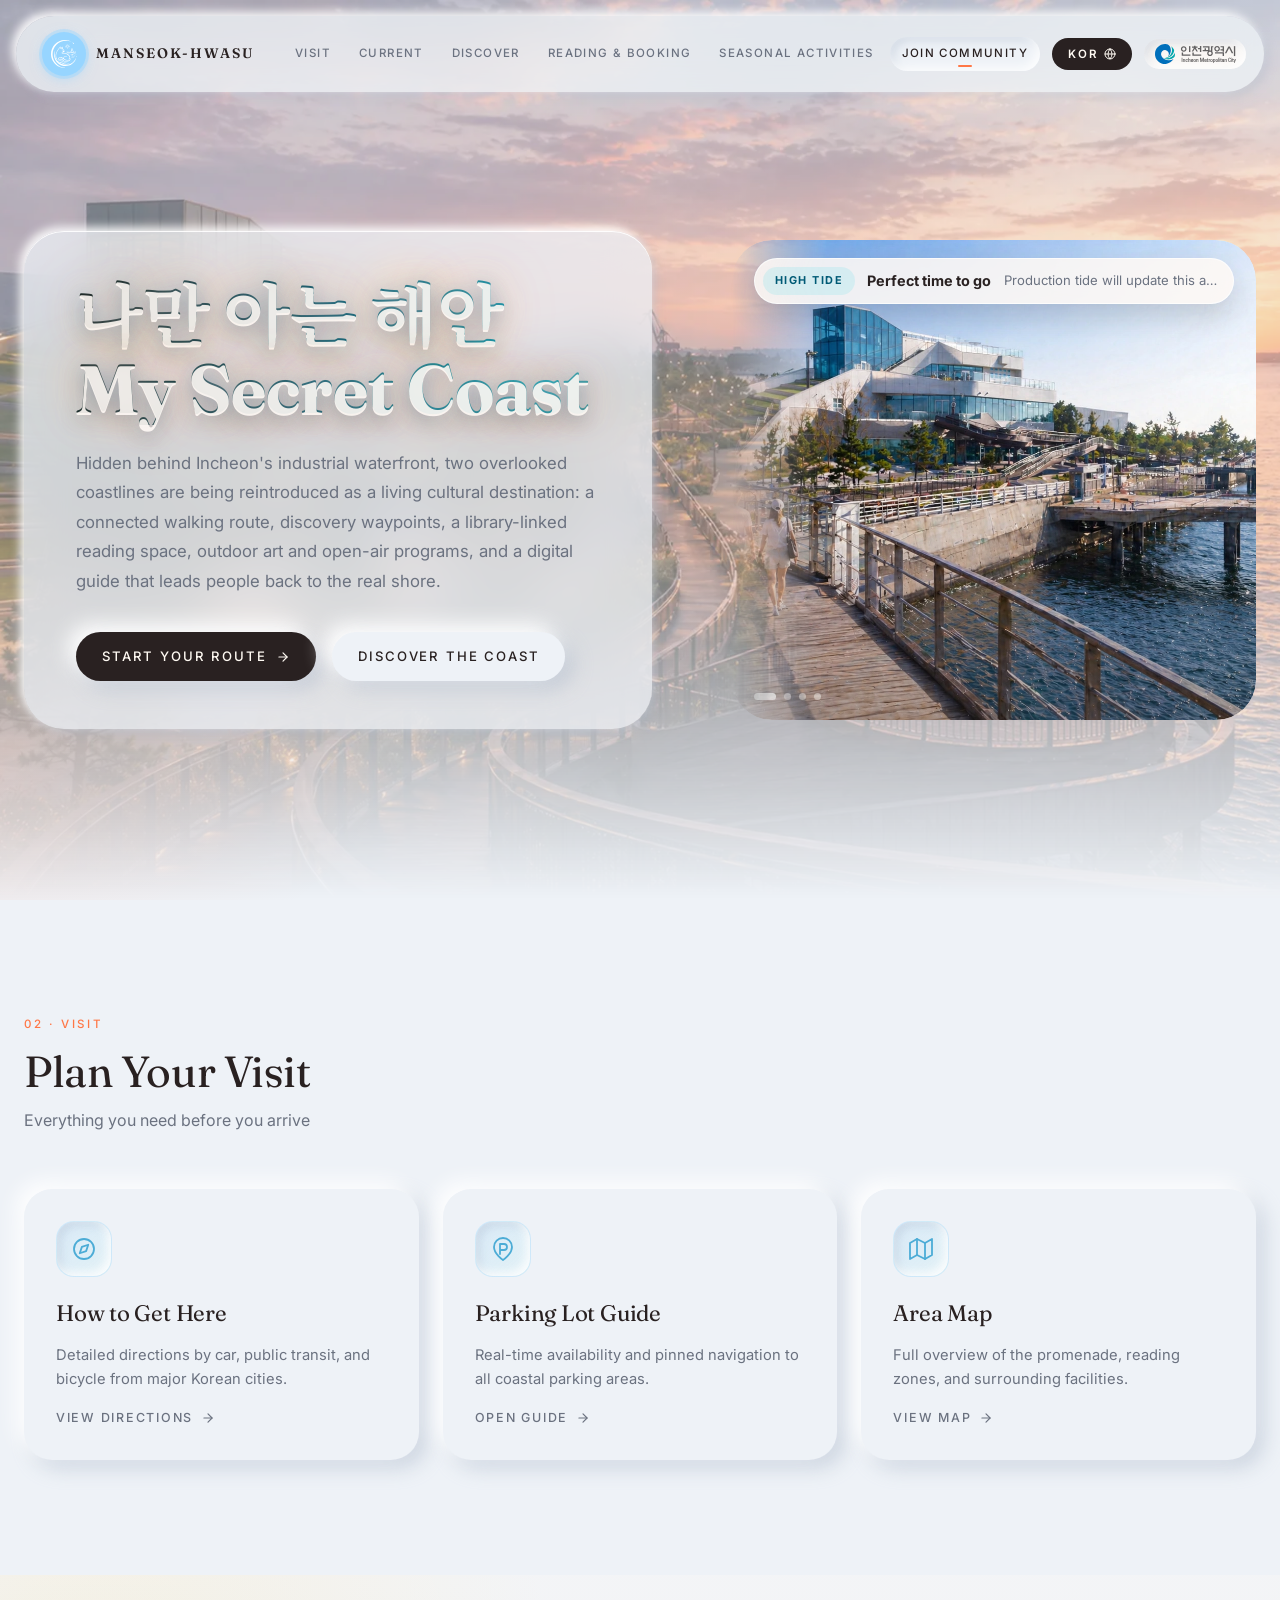
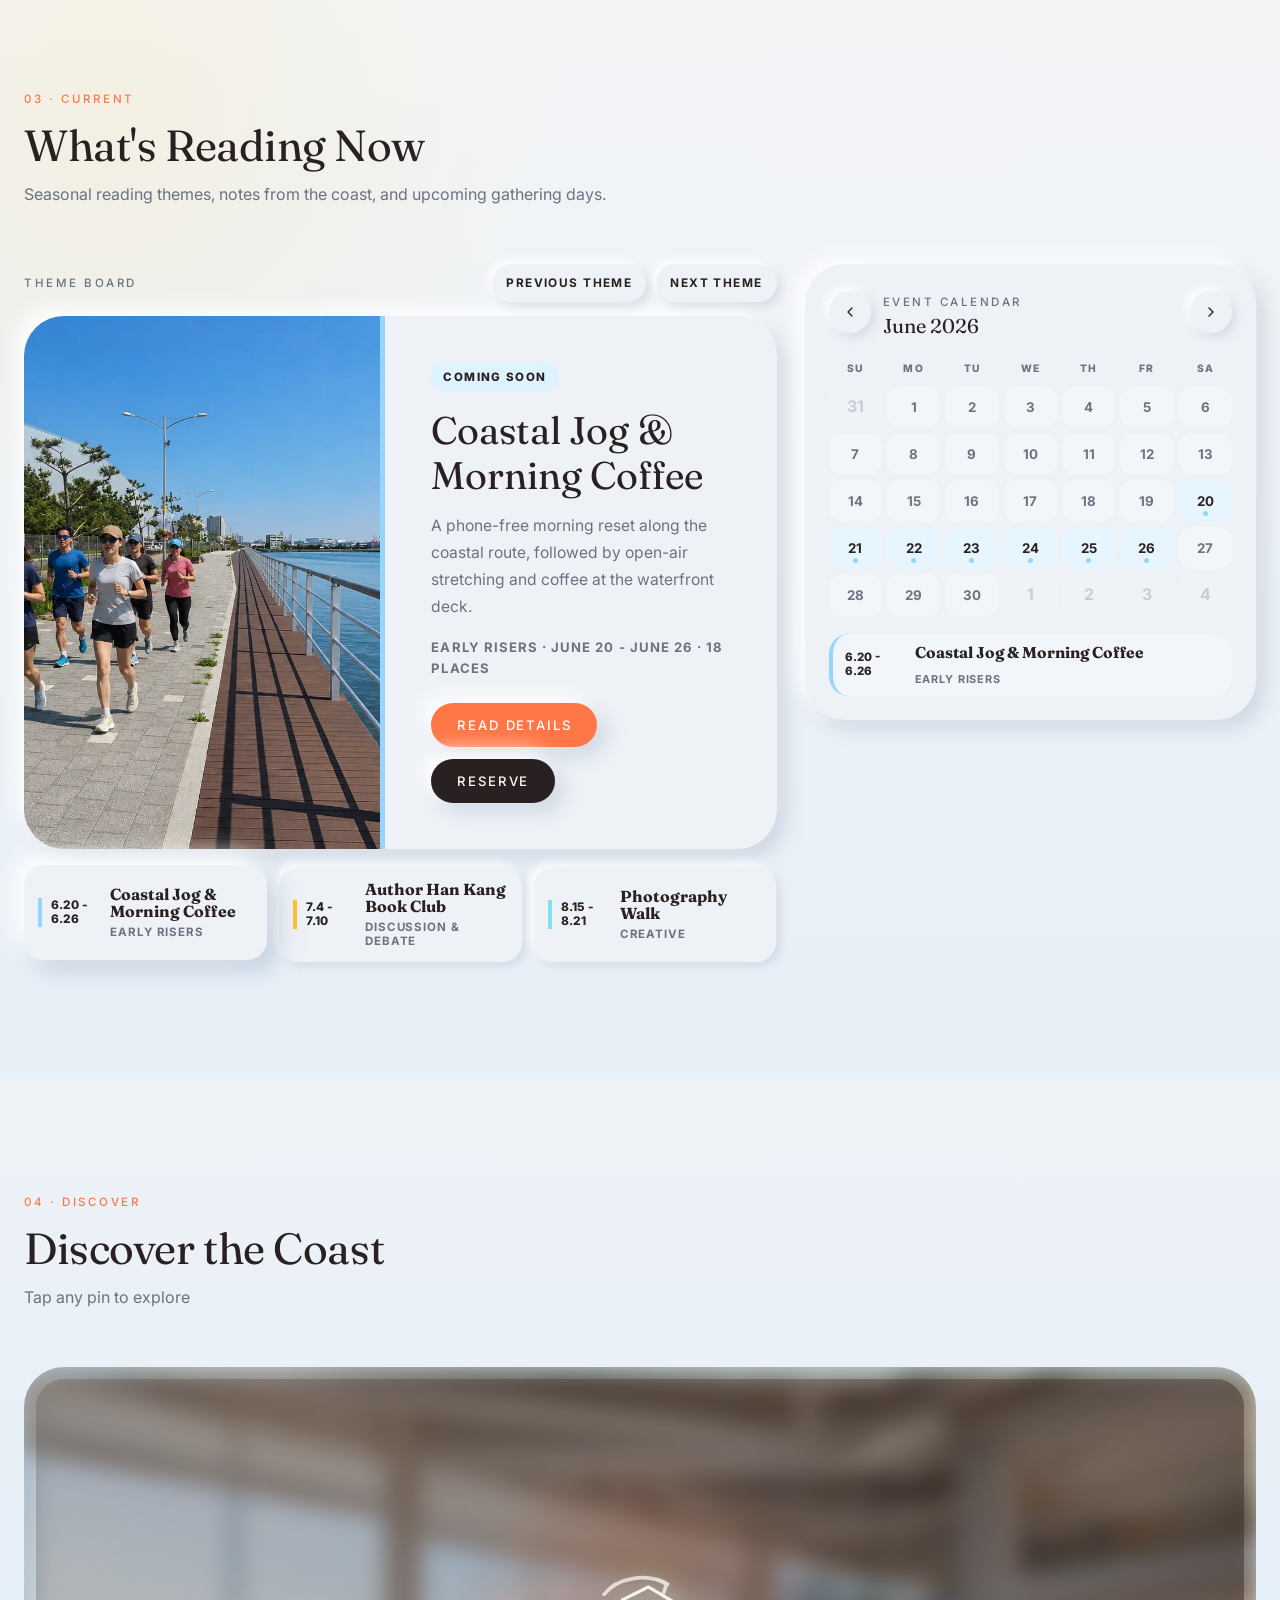
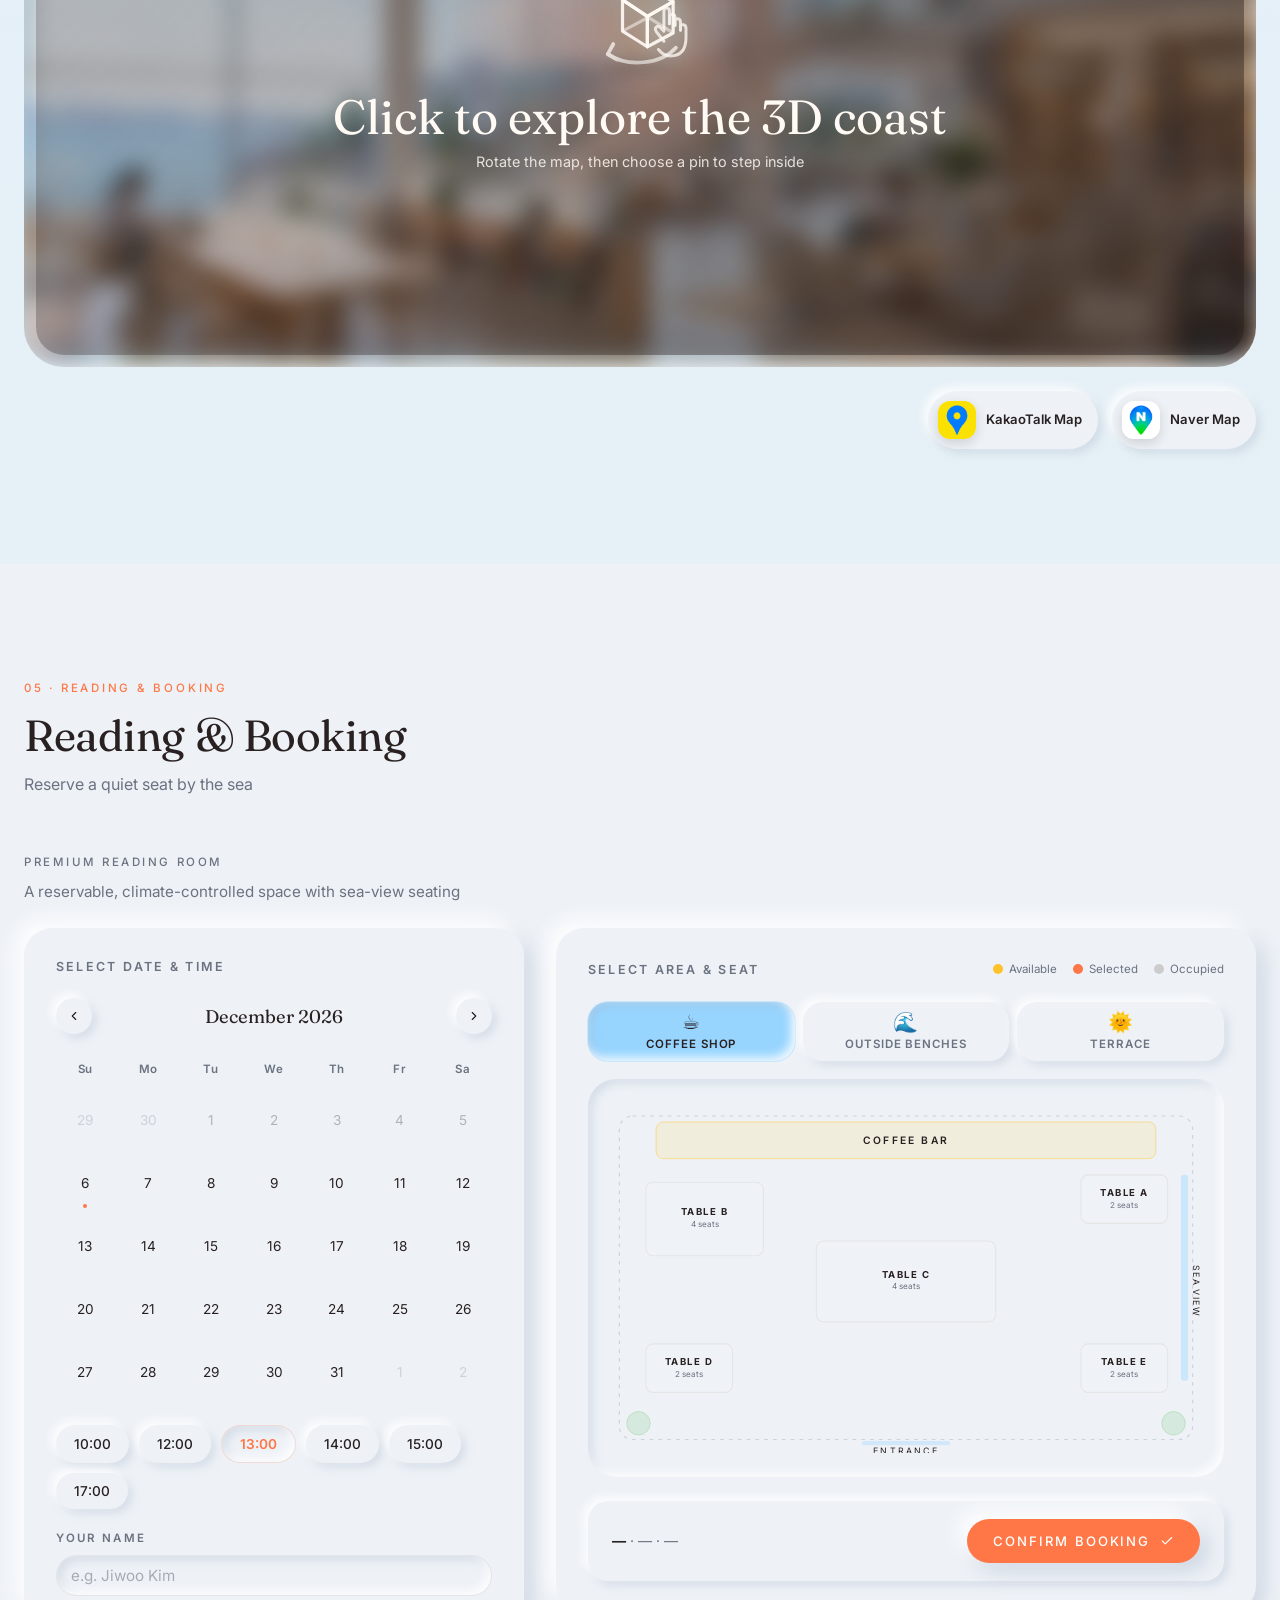
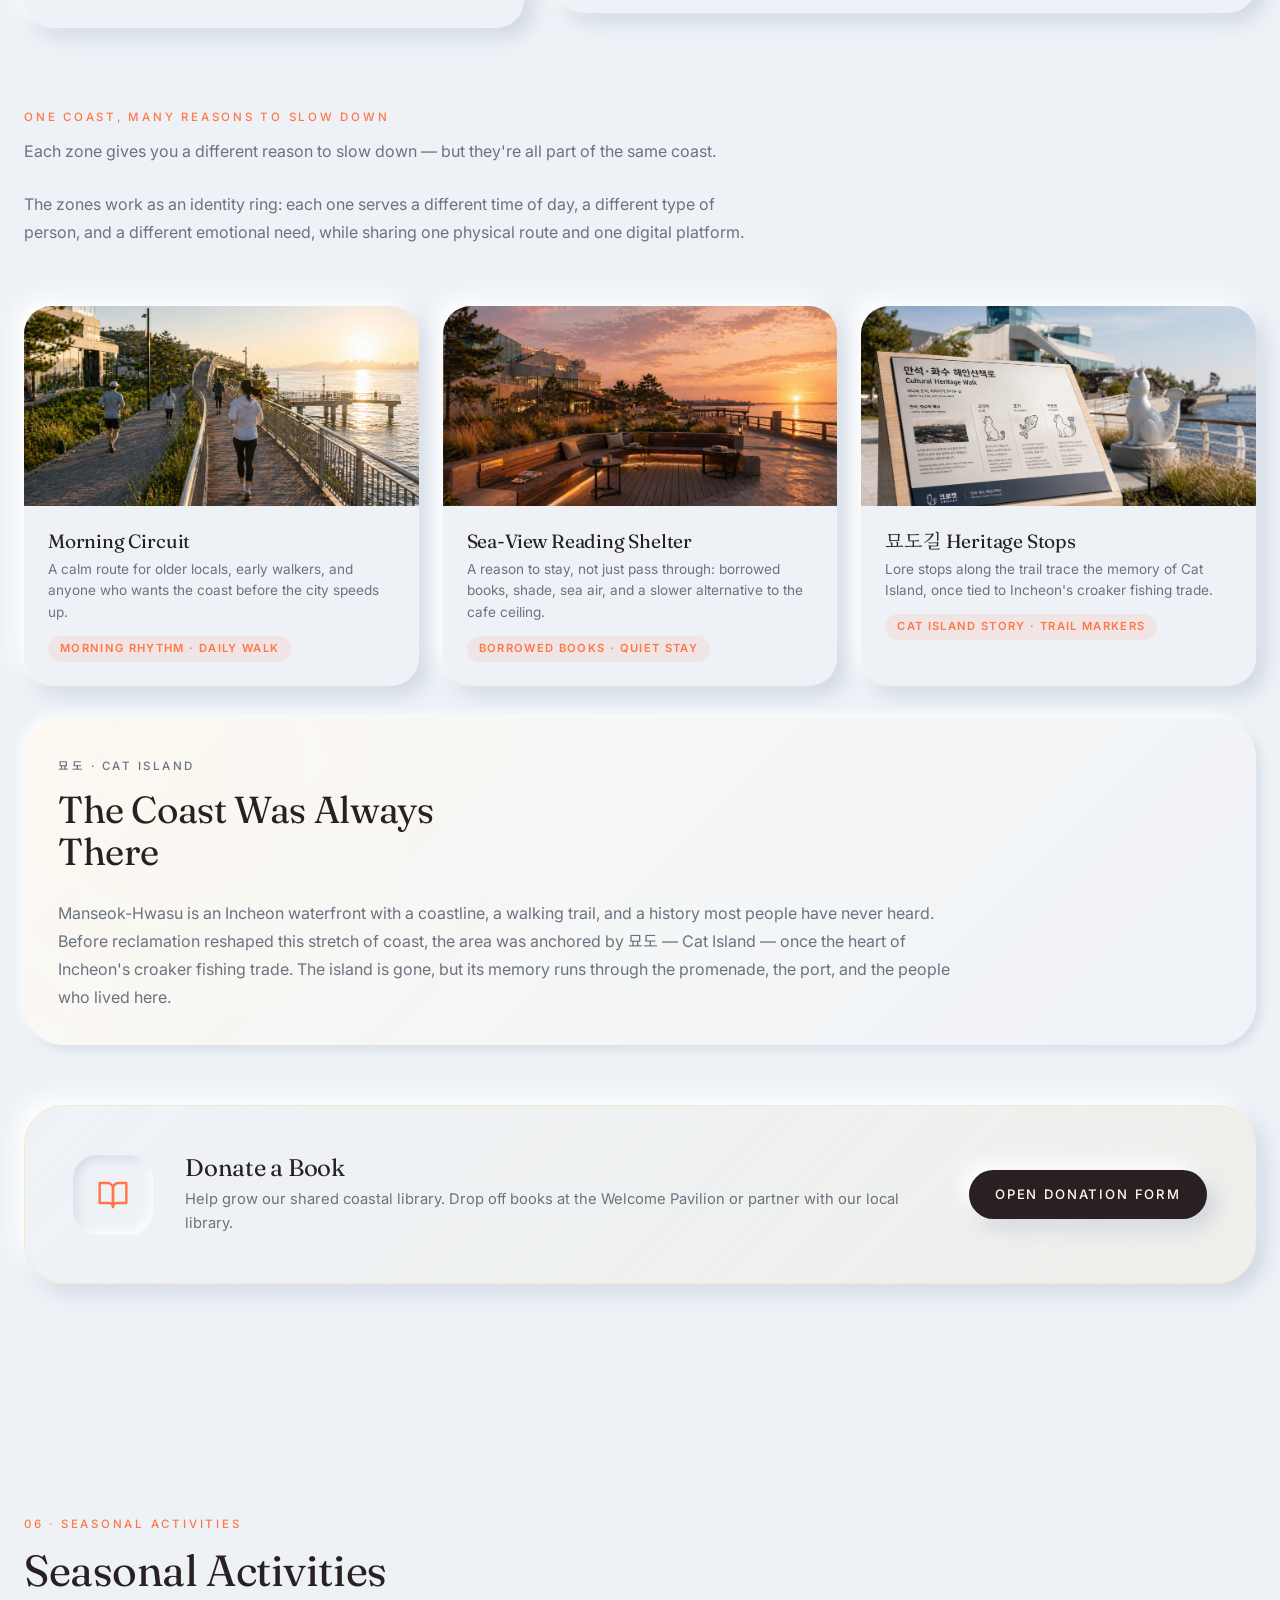
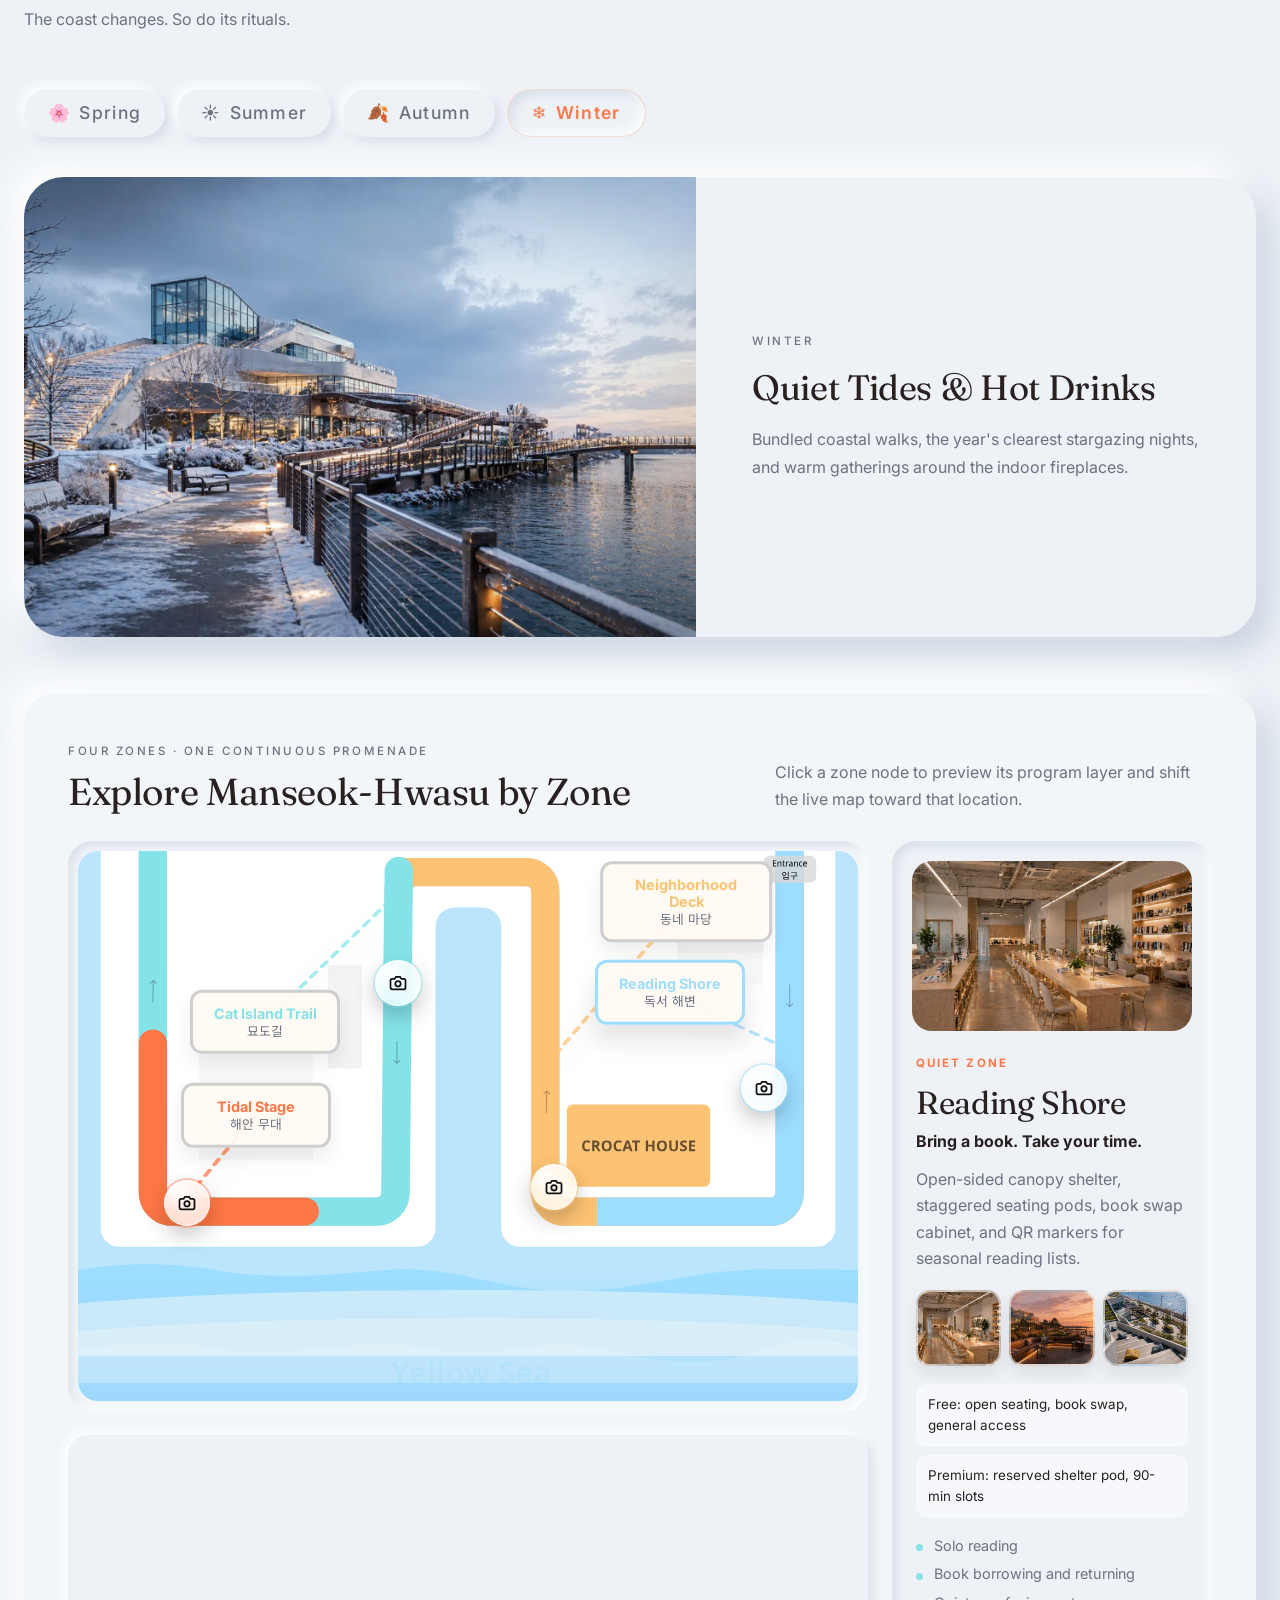
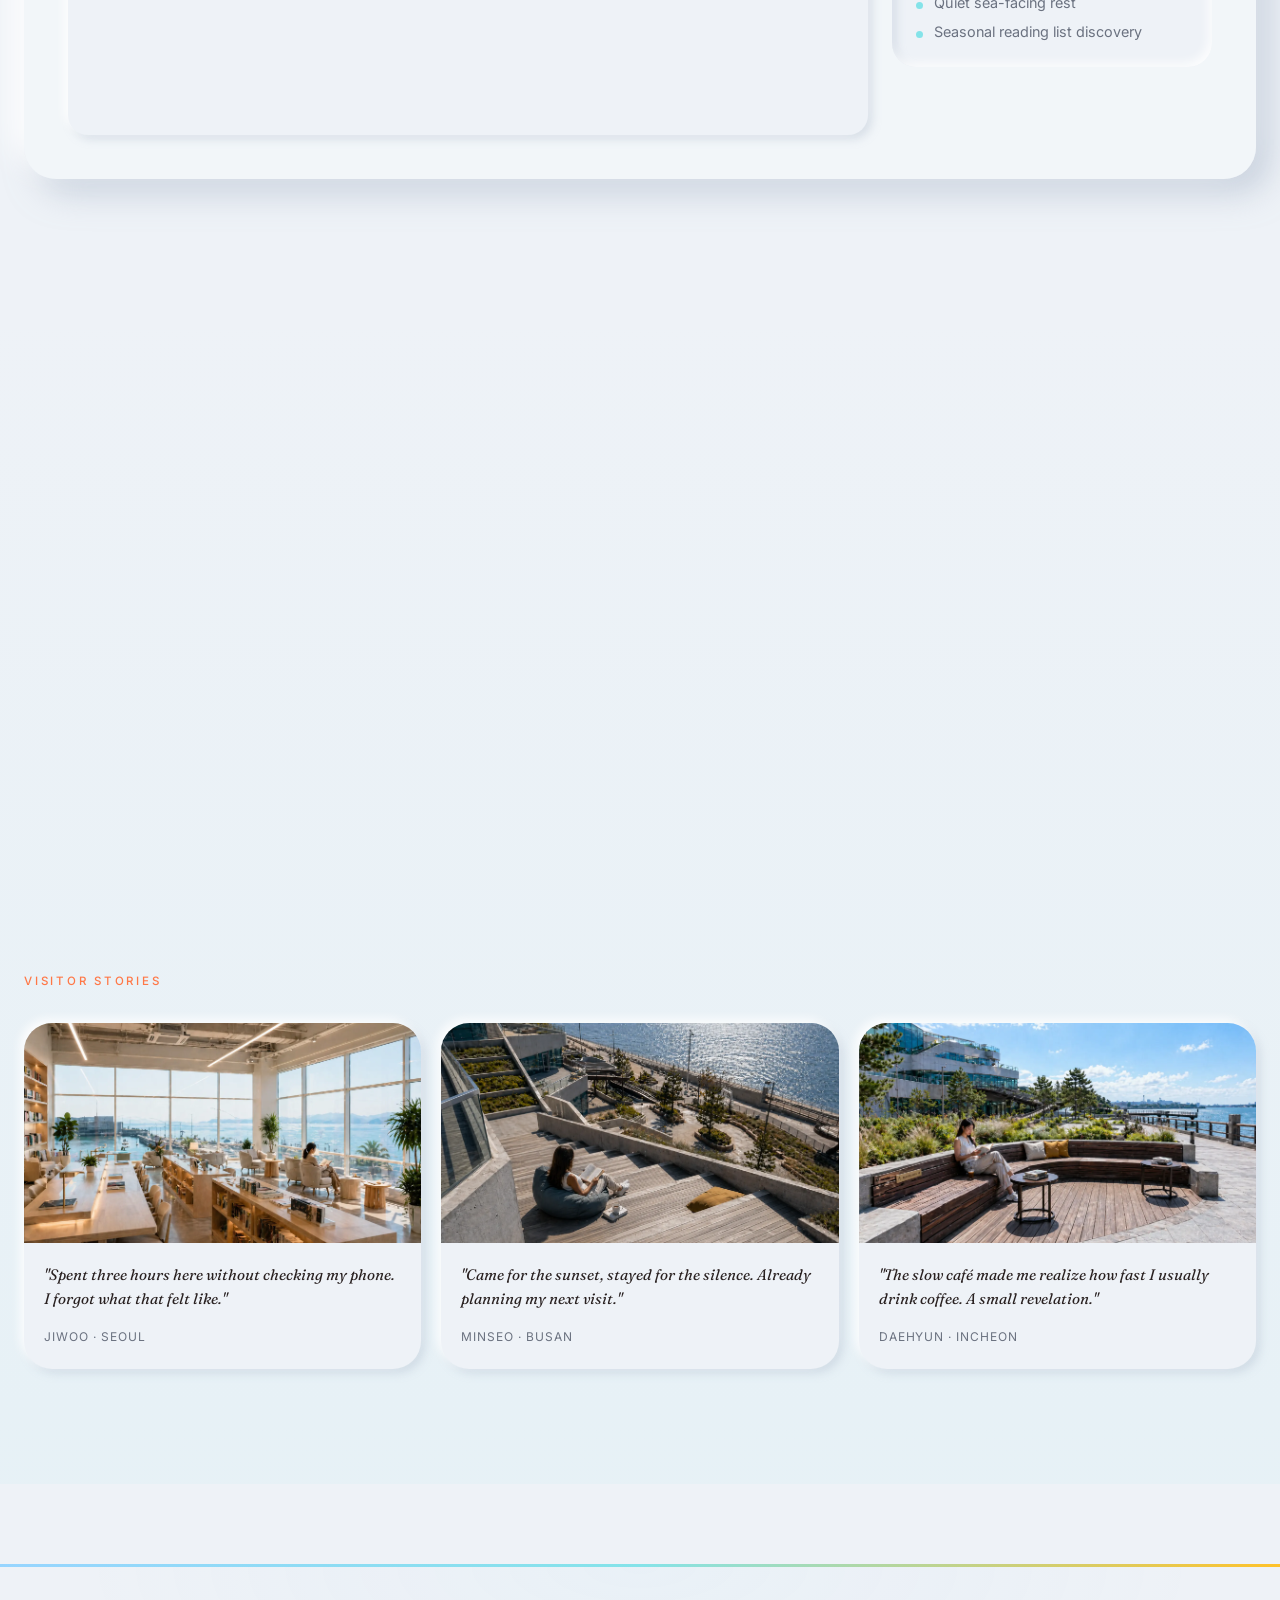
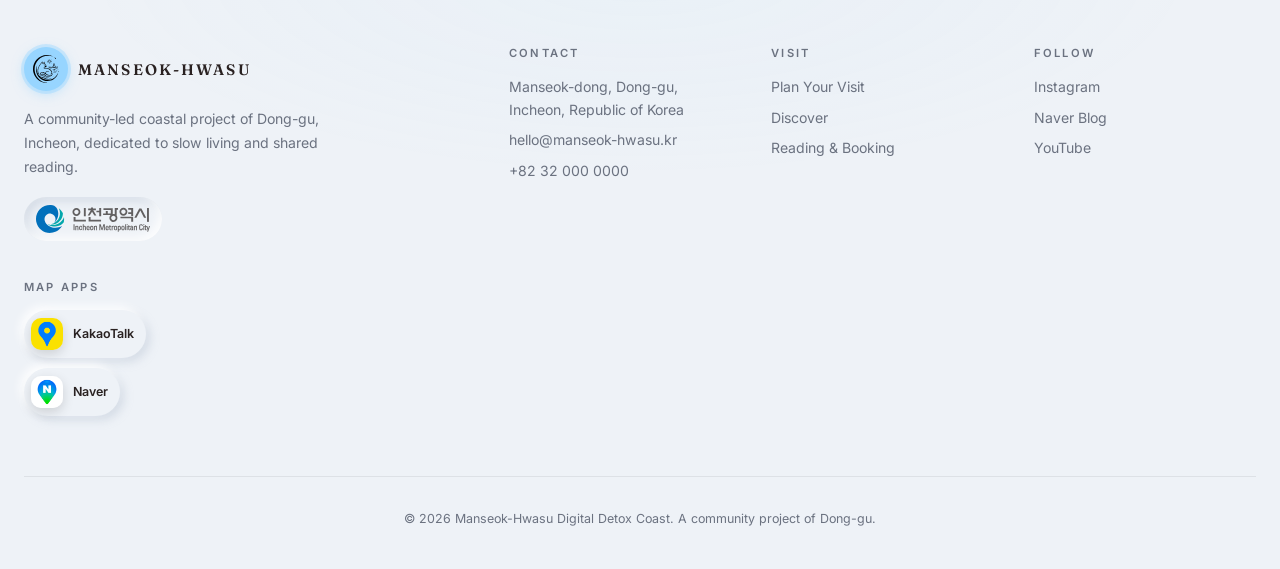
==== commit dc83acf9: "360 viewer fix" ====
--- a/index.html
+++ b/index.html
@@ -70,7 +70,6 @@
   <div class="hero__bg" aria-hidden="true"></div>
   <div class="container hero__inner">
     <div class="hero__copy">
-      <span class="eyebrow" data-i18n="hero.subtitle">Community-led coastal revitalization in Manseok-dong</span>
       <h1 class="hero__title" data-i18n="hero.title">나만 아는 해안
 My Secret Coast</h1>
       <p class="hero__desc" data-i18n="hero.description">Hidden behind Incheon's industrial waterfront, two overlooked coastlines are being reintroduced as a living cultural destination: a connected walking route, discovery waypoints, a library-linked reading space, outdoor art and open-air programs, and a digital guide that leads people back to the real shore.</p>
--- a/css/sections.css
+++ b/css/sections.css
@@ -718,6 +718,14 @@
   animation: pulse-soft 3s ease-in-out infinite;
 }
 
+.discover-pin::after {
+  content: '';
+  position: absolute;
+  inset: -10px;
+  border-radius: inherit;
+  background: rgba(255, 255, 255, 0.001);
+}
+
 /* Pin positions — coordinates relative to the map */
 .discover-pin[data-id="house"]        { --pin-y: 42%; --pin-x: 50%; }
 .discover-pin[data-id="lounge"]       { --pin-y: 48%; --pin-x: 38%; }
@@ -1255,8 +1263,9 @@
 
 .discover-hotspot__card {
   position: absolute;
-  left: 18px;
-  top: 22px;
+  left: 50%;
+  top: auto;
+  bottom: 18px;
   width: min(310px, 78vw);
   padding: 12px;
   border-radius: var(--radius);
@@ -1267,7 +1276,8 @@
   box-shadow: 0 18px 52px rgba(0, 0, 0, 0.36);
   opacity: 0;
   pointer-events: none;
-  transform: translateY(10px) scale(0.96);
+  transform: translateX(-50%) translateY(10px) scale(0.96);
+  transform-origin: 50% 100%;
   transition: opacity var(--transition), transform var(--transition);
 }
 
@@ -1278,11 +1288,33 @@
 .discover-hotspot.is-open .discover-hotspot__card {
   opacity: 1;
   pointer-events: auto;
-  transform: translateY(0) scale(1);
+  transform: translateX(-50%) translateY(0) scale(1);
 }
 
 .discover-hotspot.is-open .discover-hotspot__trigger {
+  opacity: 0;
+  pointer-events: none;
   filter: saturate(1.08);
+}
+
+.discover-hotspot__close {
+  position: absolute;
+  z-index: 2;
+  top: 10px;
+  right: 10px;
+  width: 32px;
+  height: 32px;
+  border-radius: 50%;
+  display: grid;
+  place-items: center;
+  color: #fffaf3;
+  background: rgba(16, 21, 27, 0.72);
+  box-shadow: 0 8px 22px rgba(0, 0, 0, 0.28);
+}
+
+.discover-hotspot__close svg {
+  width: 15px;
+  height: 15px;
 }
 
 .discover-hotspot__image {
@@ -1322,9 +1354,9 @@
   align-items: center;
   gap: 10px;
   transform: translateY(-50%);
-  opacity: 0.44;
+  opacity: 0.72;
   transition: opacity var(--transition), transform var(--transition);
-  pointer-events: auto;
+  pointer-events: none;
 }
 
 .discover__space-jump:hover,
@@ -1332,16 +1364,26 @@
   opacity: 1;
 }
 
+.discover__space-jump.is-open {
+  pointer-events: auto;
+}
+
 .discover__space-jump-toggle {
+  pointer-events: auto;
   min-width: 42px;
   min-height: 112px;
   padding: 12px 7px;
   border-radius: var(--radius-pill);
   color: #fffaf3;
-  background: rgba(16, 21, 27, 0.54);
+  background:
+    linear-gradient(160deg, rgba(255, 250, 243, 0.16), rgba(151, 213, 255, 0.08)),
+    rgba(16, 21, 27, 0.58);
   backdrop-filter: blur(16px);
   -webkit-backdrop-filter: blur(16px);
-  box-shadow: 0 10px 30px rgba(0, 0, 0, 0.26);
+  border: 1px solid rgba(255, 250, 243, 0.28);
+  box-shadow:
+    0 10px 30px rgba(0, 0, 0, 0.28),
+    0 0 22px rgba(132, 227, 233, 0.22) inset;
   display: grid;
   place-items: center;
 }
@@ -1356,15 +1398,21 @@
 }
 
 .discover__space-jump-panel {
+  pointer-events: none;
   width: min(260px, calc(100vw - 98px));
   max-height: min(420px, calc(100vh - 120px));
   padding: 10px;
   border-radius: var(--radius);
   overflow-y: auto;
-  background: rgba(16, 21, 27, 0.58);
+  background:
+    linear-gradient(160deg, rgba(255, 250, 243, 0.12), rgba(151, 213, 255, 0.06)),
+    rgba(16, 21, 27, 0.66);
   backdrop-filter: blur(20px);
   -webkit-backdrop-filter: blur(20px);
-  box-shadow: 0 18px 52px rgba(0, 0, 0, 0.34);
+  border: 1px solid rgba(255, 250, 243, 0.2);
+  box-shadow:
+    0 18px 52px rgba(0, 0, 0, 0.34),
+    0 0 30px rgba(151, 213, 255, 0.12) inset;
   opacity: 0;
   pointer-events: none;
   transform: translateX(-14px) scale(0.97);
@@ -1519,15 +1567,17 @@
   }
   .discover__panel {
     z-index: 1006;
-    top: 8px;
-    left: 8px;
-    right: 8px;
-    width: calc(100% - 16px);
-    max-height: min(34dvh, 240px);
+    top: 16px;
+    left: 16px;
+    right: 16px;
+    width: calc(100% - 32px);
+    max-height: min(46dvh, calc(100% - 32px), 280px);
     padding: 12px 14px 14px;
     overflow: hidden;
     border-radius: 18px 18px 16px 16px;
     transform: translateY(-10px);
+    display: flex;
+    flex-direction: column;
   }
   .discover__panel.is-visible { transform: translateY(0); }
   .discover__panel-img {
@@ -1543,13 +1593,15 @@
     margin-bottom: 5px;
   }
   .discover__panel p {
-    max-height: 48px;
+    min-height: 0;
+    max-height: none;
     overflow-y: auto;
     padding-right: 4px;
     font-size: 0.74rem;
     line-height: 1.42;
   }
   .discover__panel-cta {
+    flex: 0 0 auto;
     width: 100%;
     justify-content: center;
     margin-top: 9px;
@@ -1560,10 +1612,14 @@
     margin: -2px -4px 6px 10px;
   }
   .discover-pin { width: 48px; height: 48px; }
+  .discover-pin::after { inset: -16px; }
   .discover-pin__icon svg { width: 16px; height: 16px; }
   .discover__map.is-house-expanded .discover-pin[data-cluster="house"] {
     width: 40px;
     height: 40px;
+  }
+  .discover__map.is-house-expanded .discover-pin[data-cluster="house"]::after {
+    inset: -18px;
   }
   .discover__map.is-house-expanded .discover-pin[data-cluster="house"] .discover-pin__icon svg {
     width: 14px;
@@ -1650,6 +1706,9 @@
     min-height: 34px;
     padding: 8px 11px;
     font-size: 0.64rem;
+  }
+  .discover-hotspot__trigger::after {
+    inset: -18px;
   }
   .discover-hotspot__card {
     left: 50%;
@@ -1665,10 +1724,6 @@
   }
   .discover-hotspot.is-open .discover-hotspot__card {
     transform: translateX(-50%) scale(1);
-  }
-  .discover-hotspot.is-open .discover-hotspot__trigger {
-    opacity: 0;
-    pointer-events: none;
   }
   .discover-hotspot__image {
     border-radius: 14px;
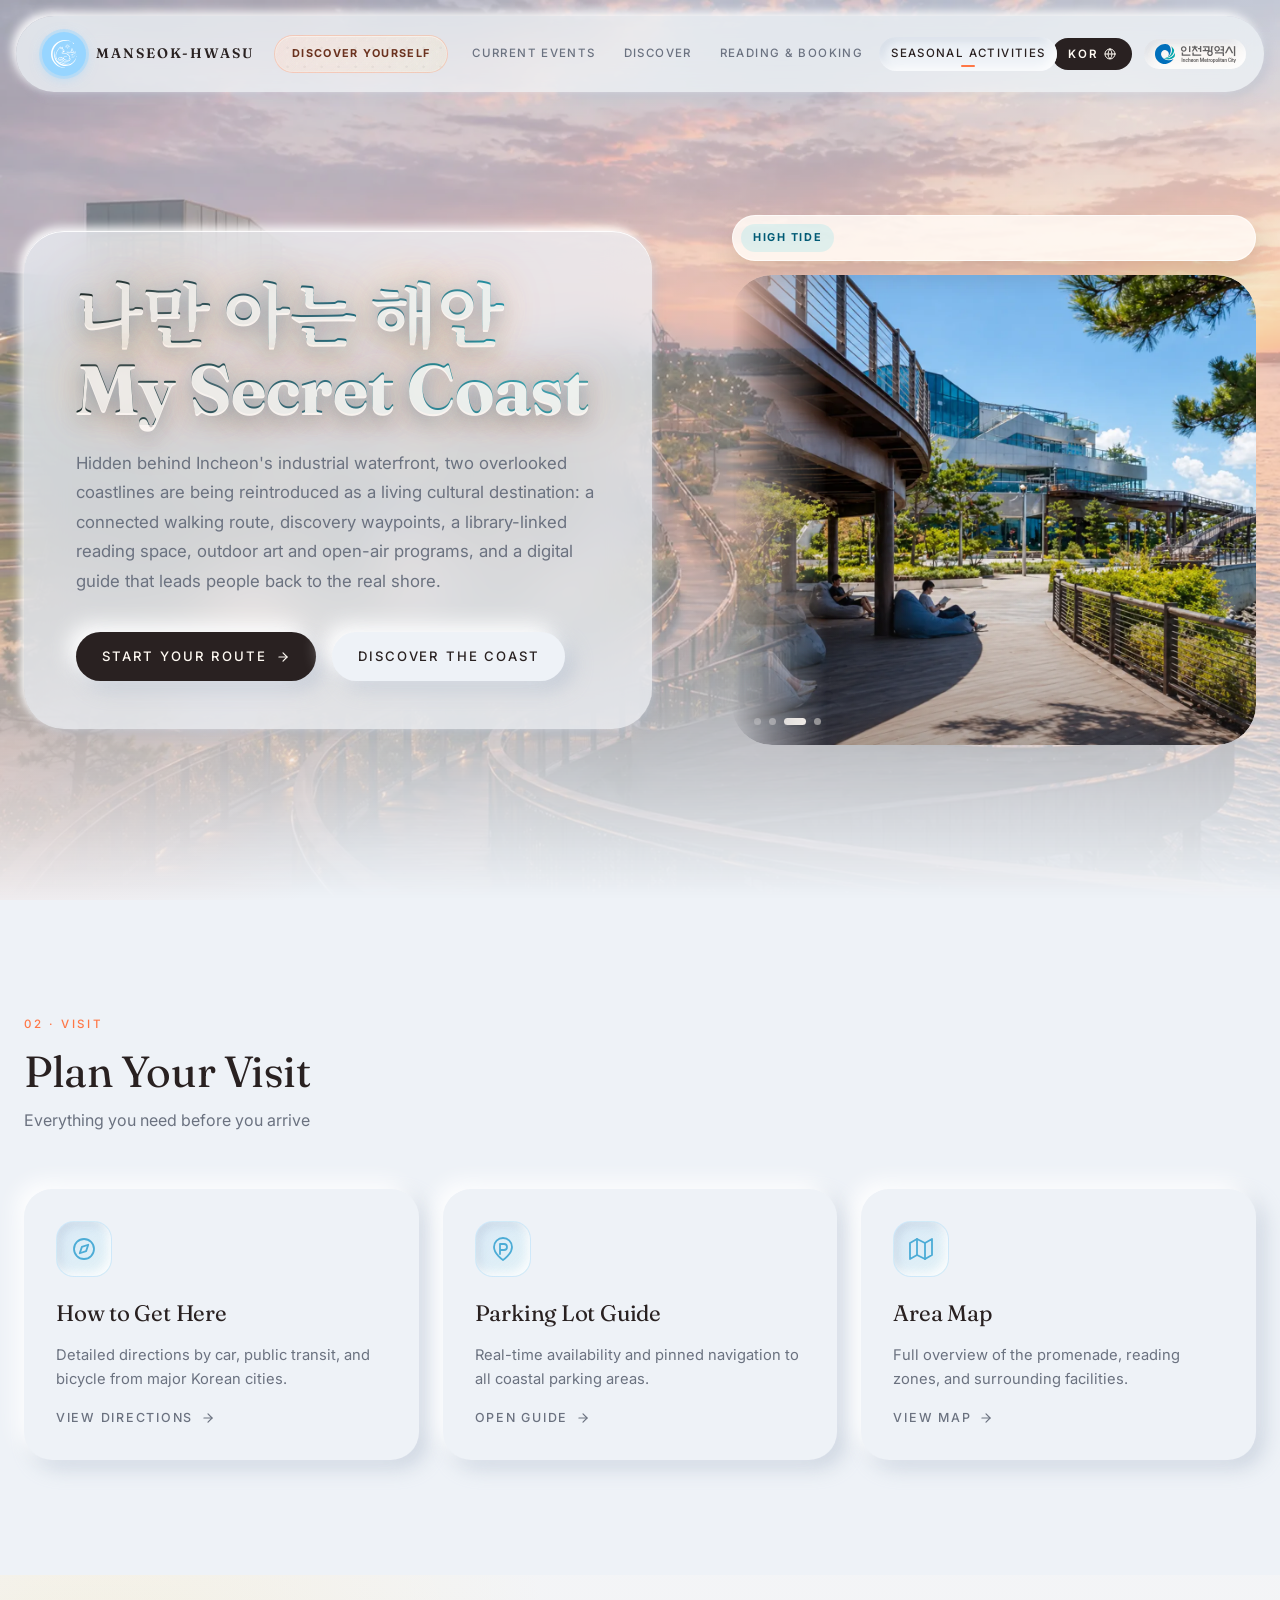
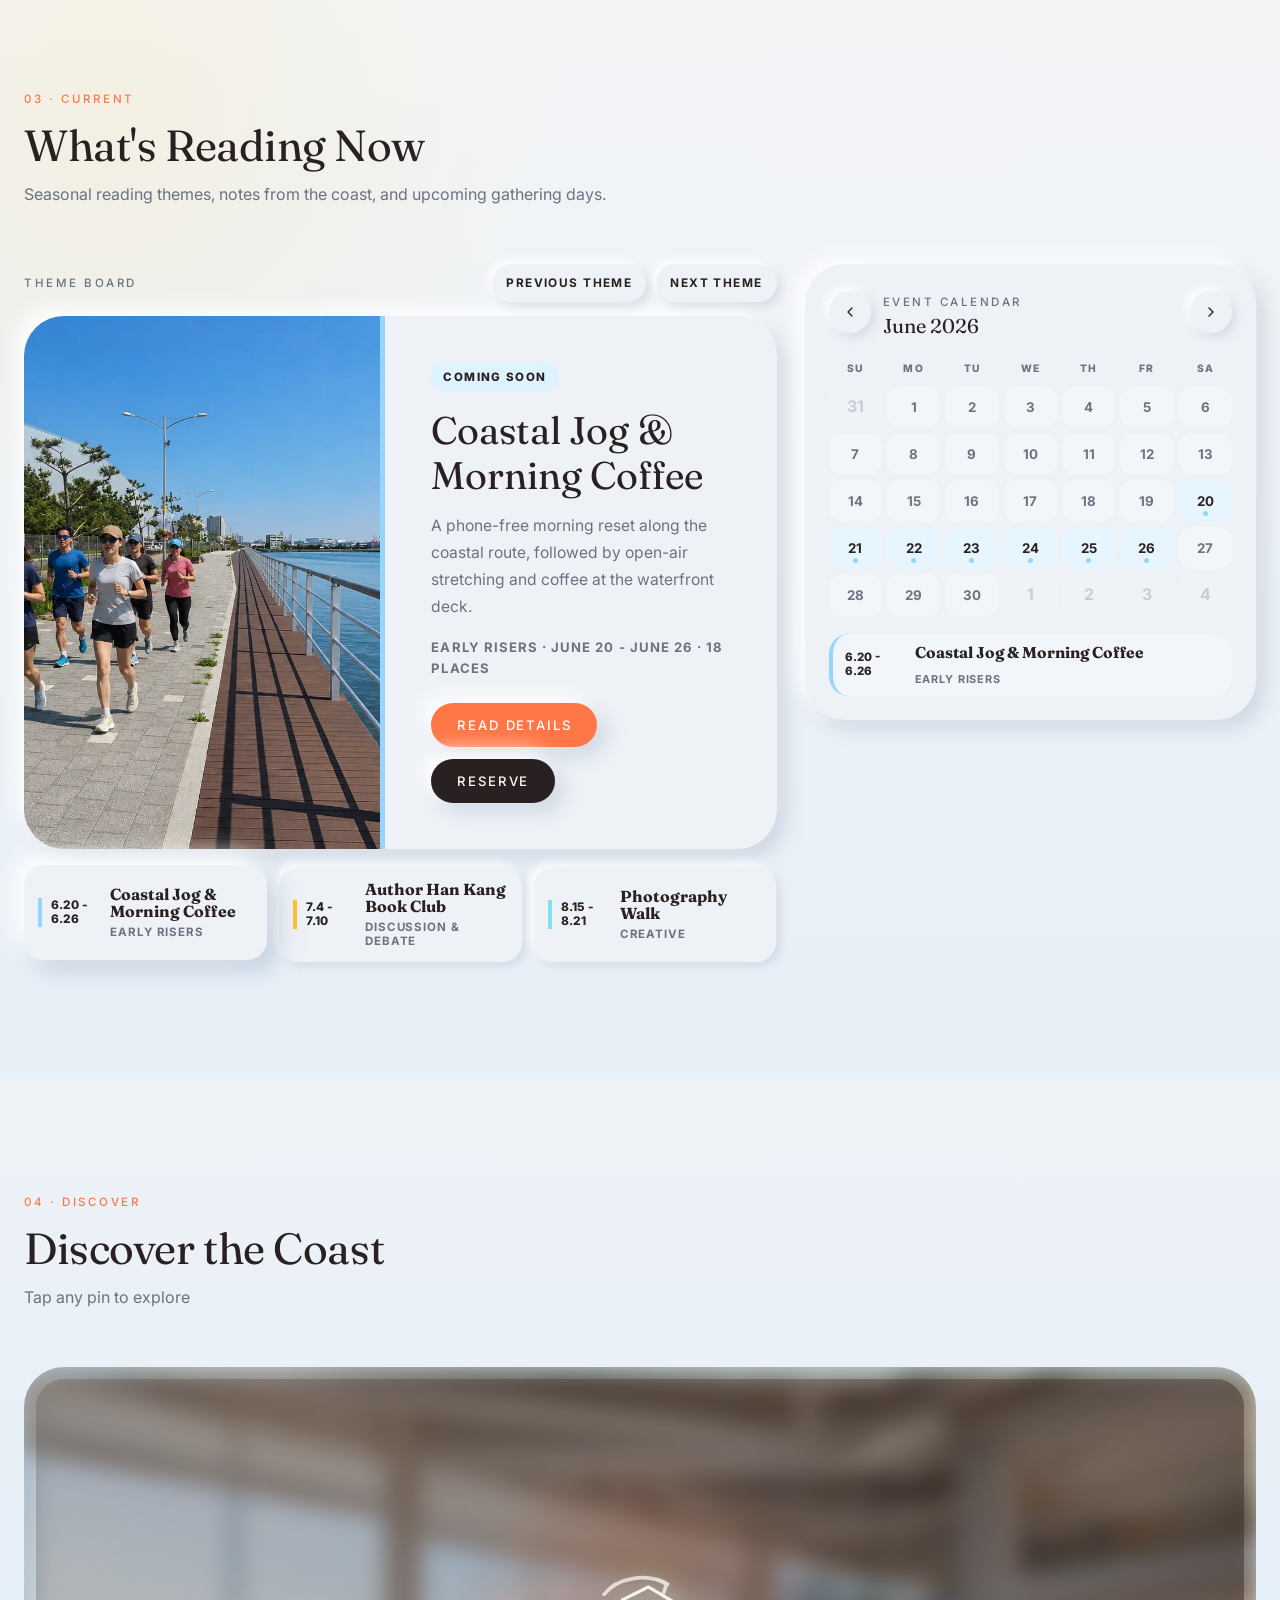
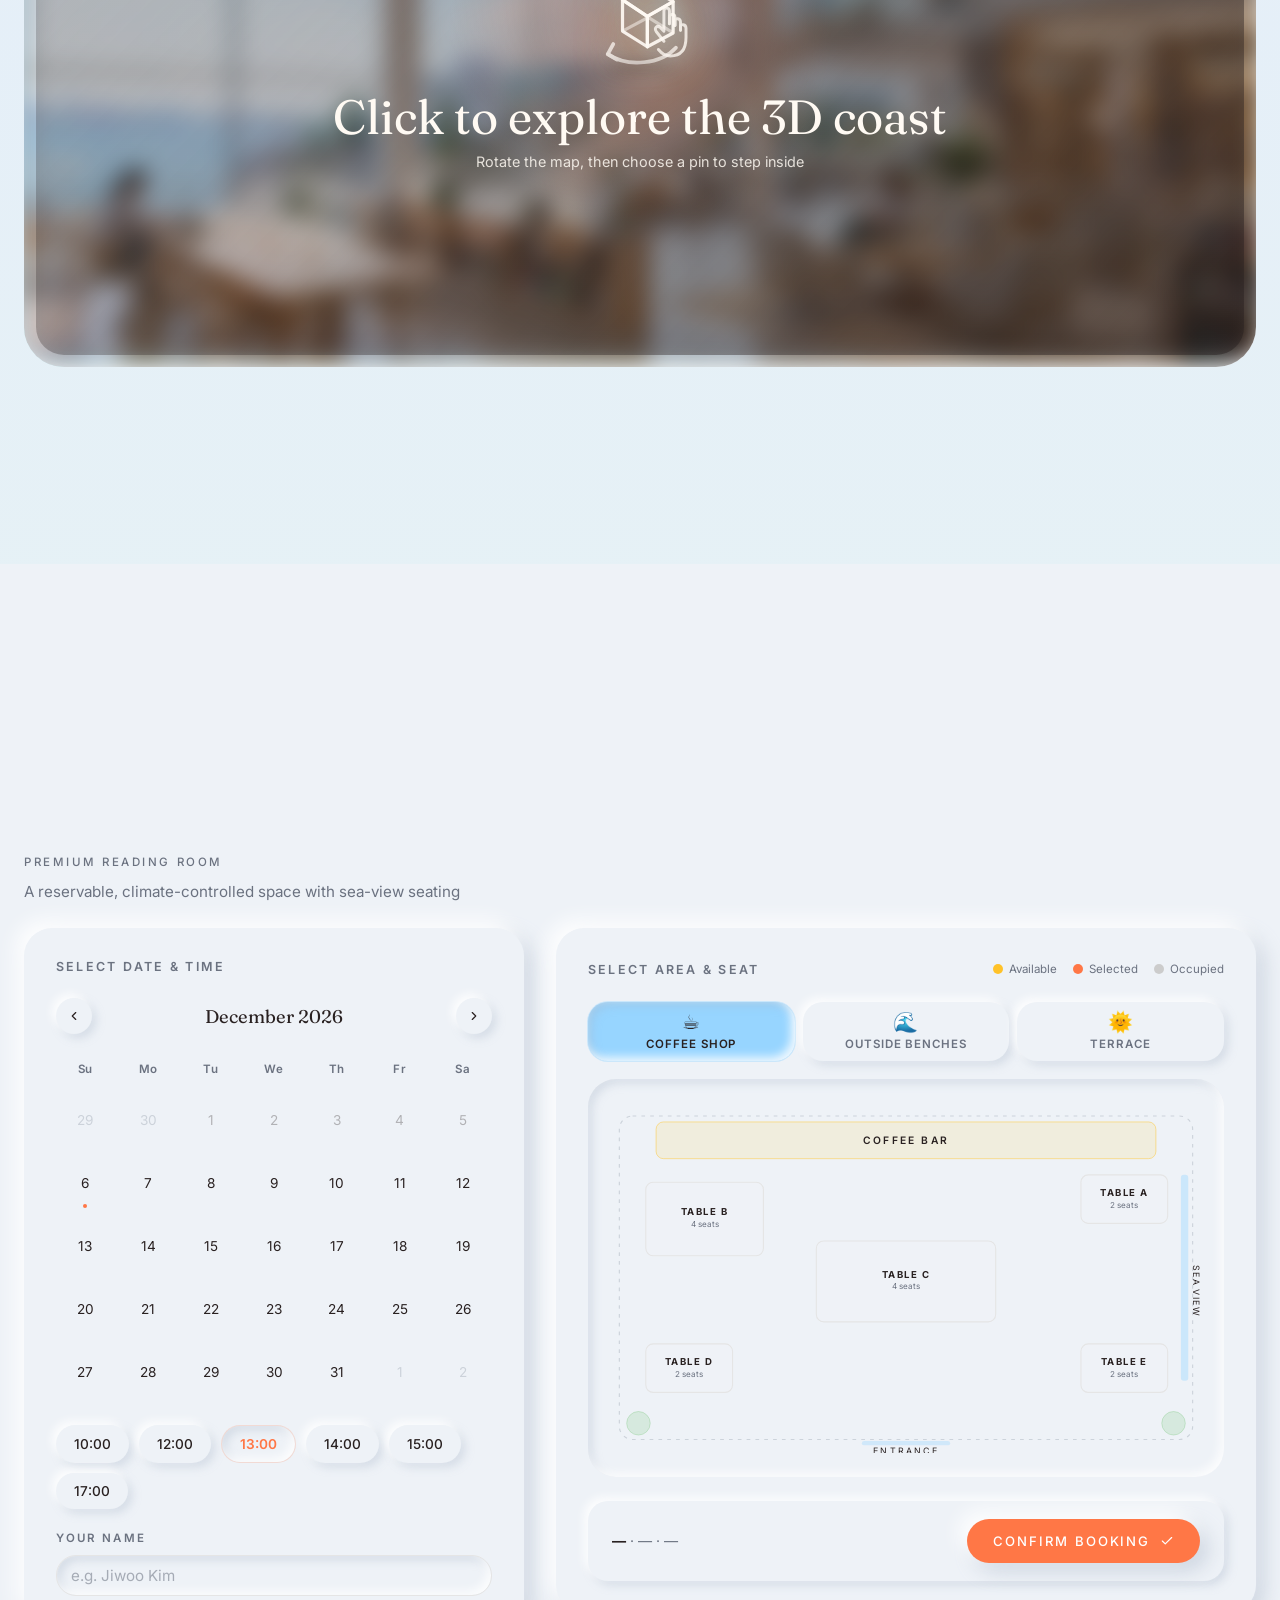
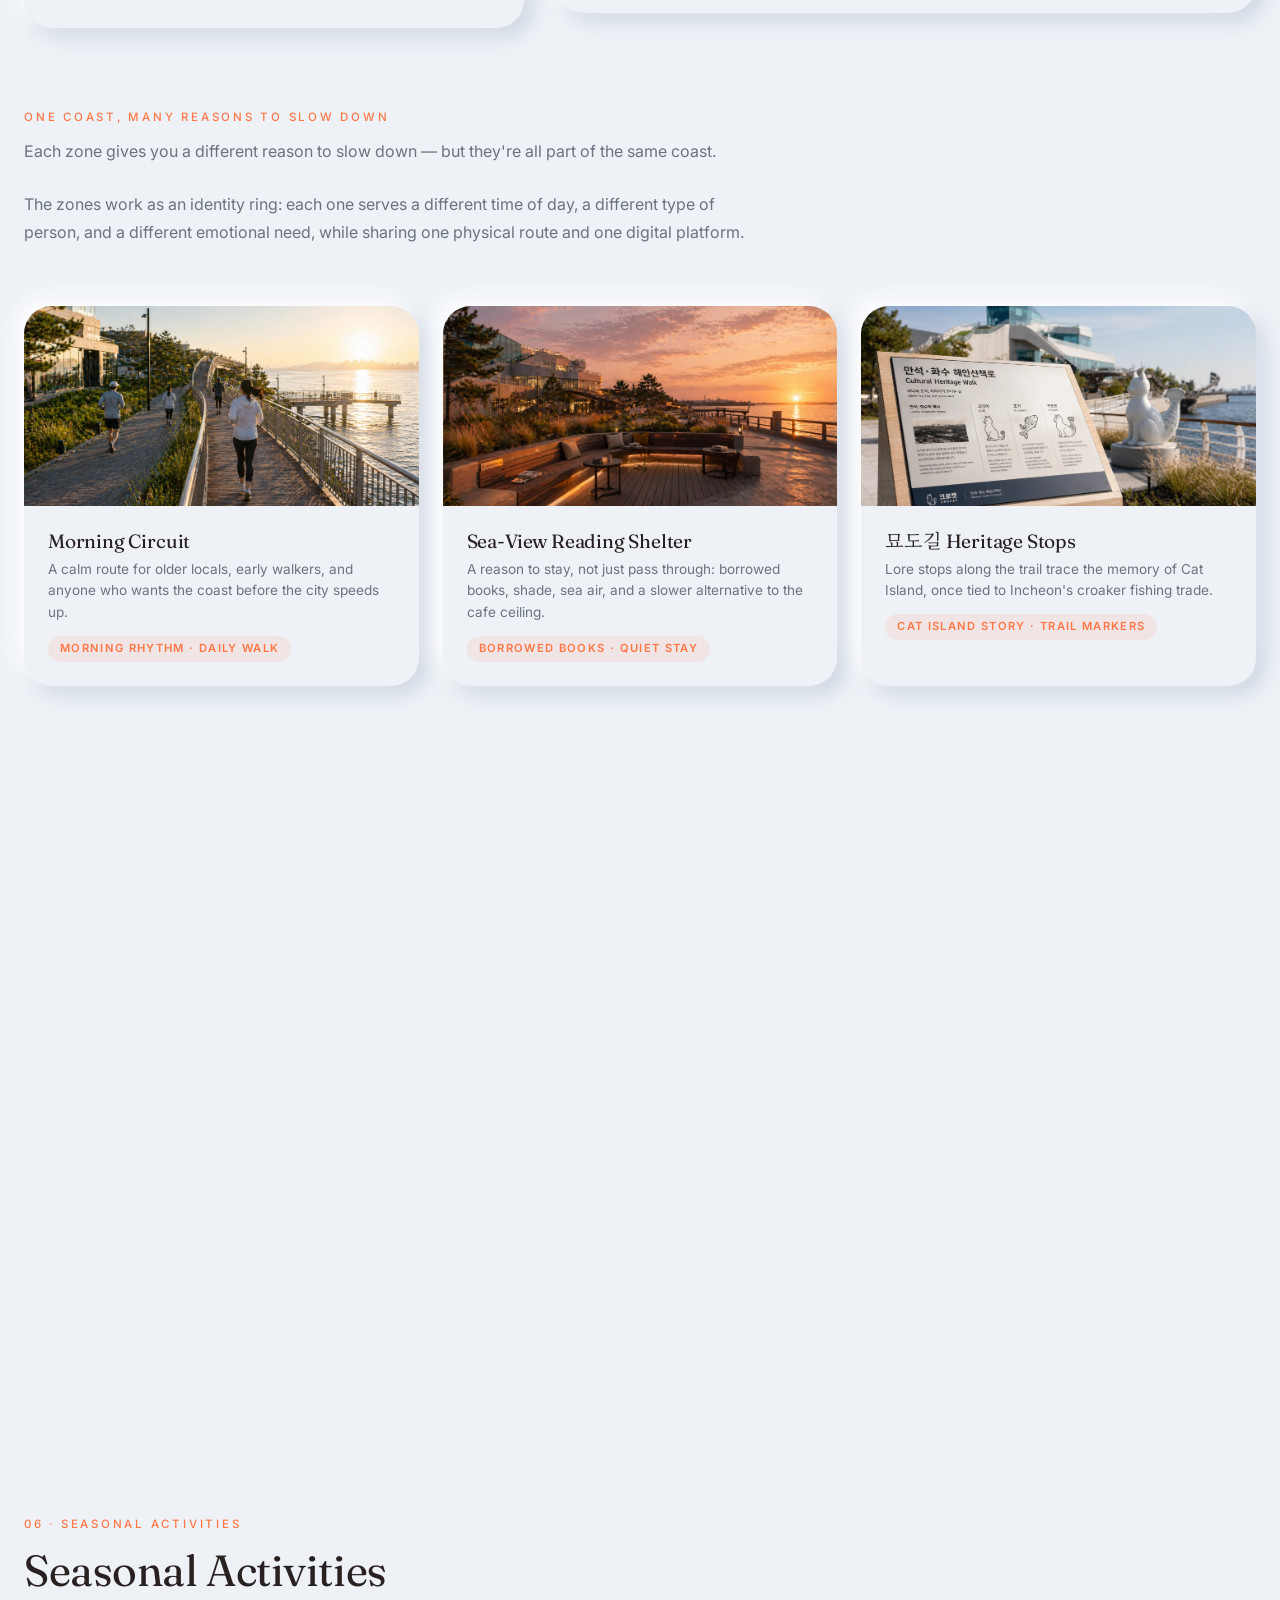
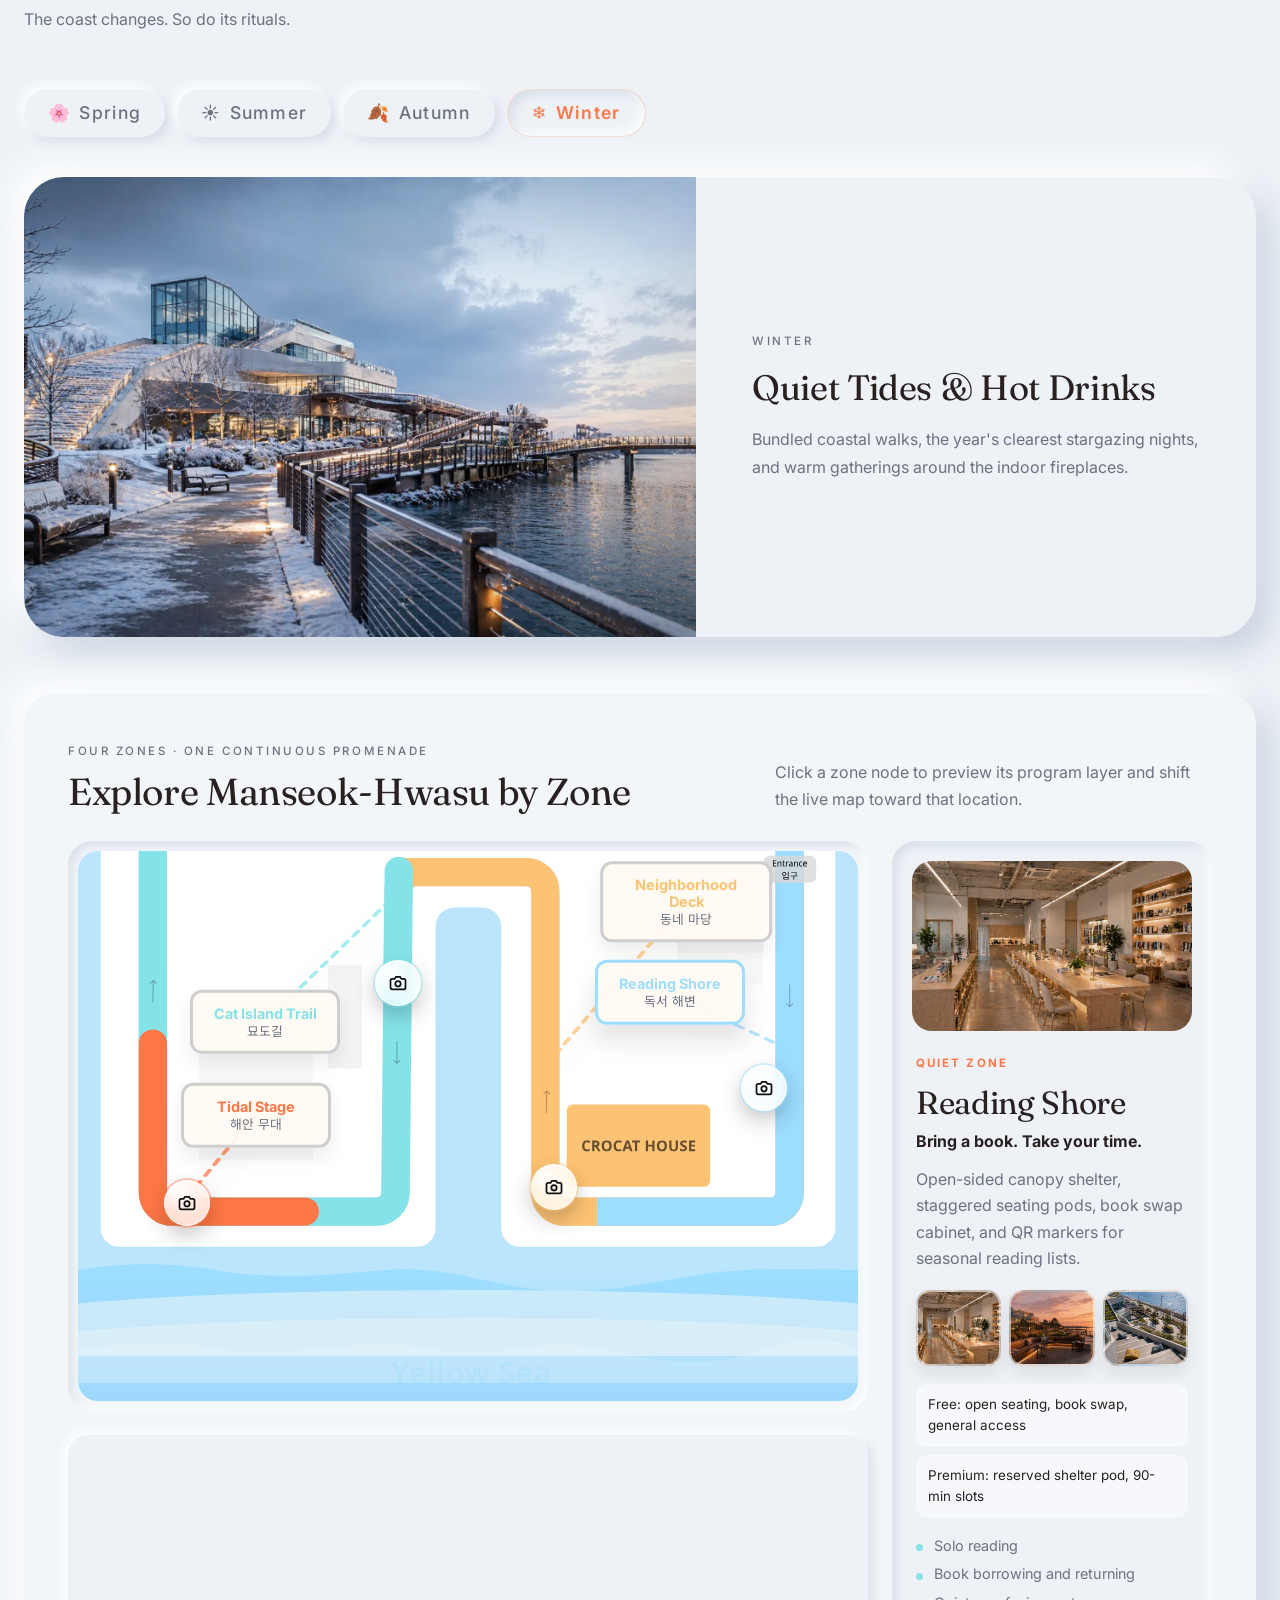
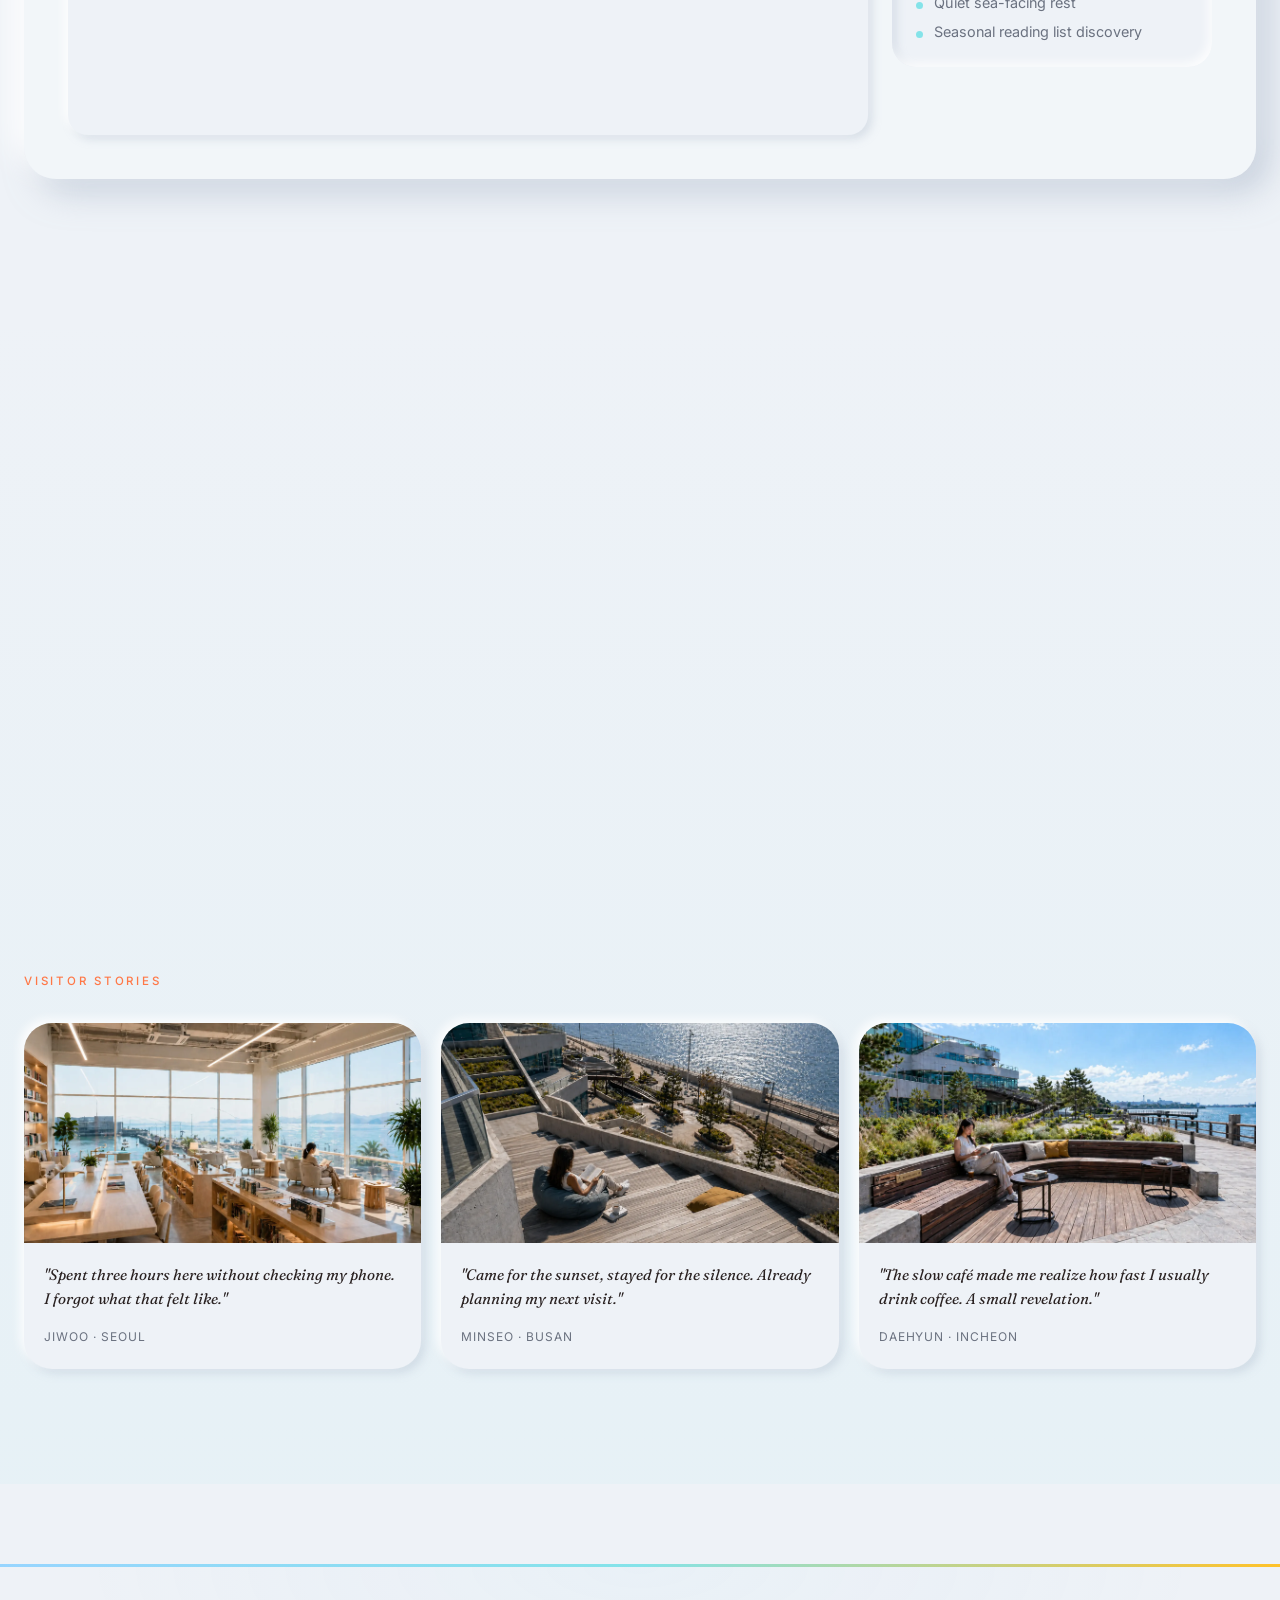
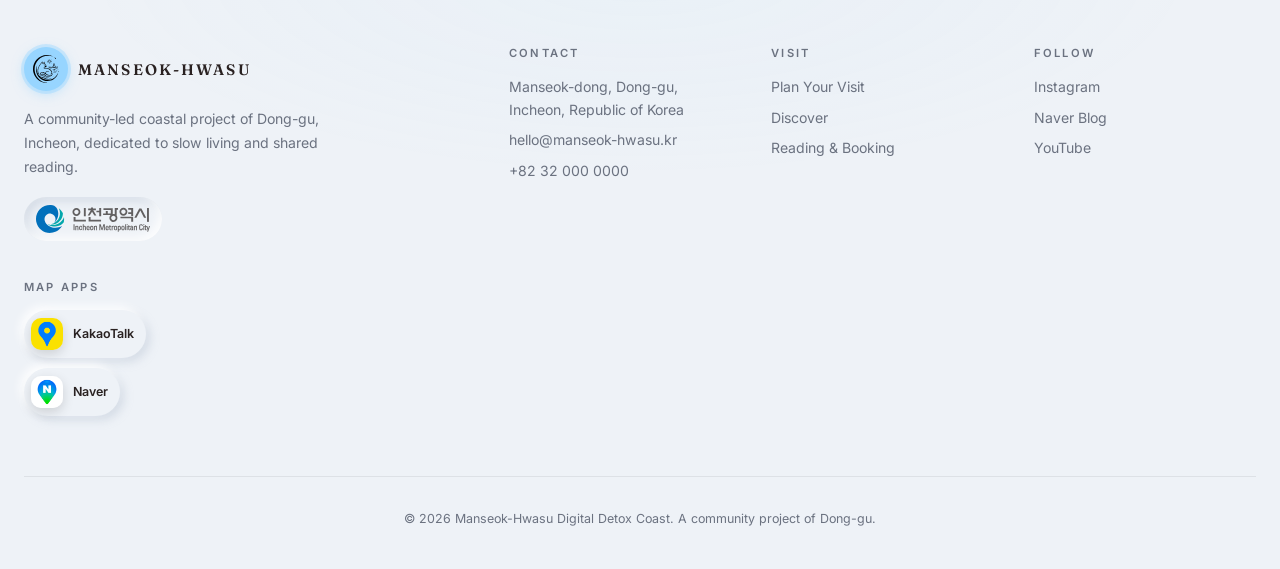
==== commit f003e807: "survey first draft" ====
--- a/index.html
+++ b/index.html
@@ -38,13 +38,16 @@
     </span>
   </a>
 
+  <a href="discover-you.html" class="nav__survey">
+    <span data-i18n="hero.cta_survey">DISCOVER YOURSELF</span>
+  </a>
+
   <ul class="nav__menu" role="menubar">
-    <li><a href="#visit"     class="nav__link" data-target="visit"     data-i18n="nav.visit">VISIT</a></li>
-    <li><a href="#current"   class="nav__link" data-target="current" data-i18n="nav.current">CURRENT</a></li>
+    <li class="nav__survey-mobile"><a href="discover-you.html" class="nav__link" data-i18n="hero.cta_survey">DISCOVER YOURSELF</a></li>
+    <li><a href="#current"   class="nav__link" data-target="current" data-i18n="nav.current">CURRENT EVENTS</a></li>
     <li><a href="#discover"  class="nav__link" data-target="discover"  data-i18n="nav.discover">DISCOVER</a></li>
     <li><a href="#reading"   class="nav__link" data-target="reading"   data-i18n="nav.reading">READING &amp; BOOKING</a></li>
     <li><a href="#seasonal"  class="nav__link" data-target="seasonal"  data-i18n="nav.seasonal">SEASONAL ACTIVITIES</a></li>
-    <li><a href="#community" class="nav__link" data-target="community" data-i18n="nav.community">JOIN COMMUNITY</a></li>
   </ul>
 
   <button class="nav__lang" aria-label="Switch language">
@@ -87,8 +90,12 @@
     <div class="hero__visual">
       <div class="hero__tide" data-tide-status aria-live="polite">
         <span class="hero__tide-kicker" data-tide-label>High tide</span>
-        <strong data-tide-stage>Perfect time to go</strong>
-        <span data-tide-detail>Server tide cache will update this view.</span>
+        <div class="hero__tide-ticker">
+          <div class="hero__tide-marquee">
+            <strong data-tide-stage>Perfect time to go</strong>
+            <span data-tide-detail>Server tide cache will update this view.</span>
+          </div>
+        </div>
       </div>
       <div class="hero__carousel" id="heroCarousel" aria-label="Manseok-Hwasu photo highlights">
         <img class="hero__photo is-active" src="assets/images/discover/waterfront-dock.webp" alt="Waterfront dock at Manseok-Hwasu" />
--- a/css/main.css
+++ b/css/main.css
@@ -231,6 +231,71 @@
 }
 .nav__menu li { display: flex; }
 
+.nav__survey {
+  position: relative;
+  isolation: isolate;
+  flex: 0 0 auto;
+  display: inline-flex;
+  align-items: center;
+  justify-content: center;
+  min-height: 38px;
+  padding: 9px 17px;
+  border-radius: var(--radius-pill);
+  color: #6b321f;
+  background:
+    linear-gradient(135deg, rgba(255, 250, 245, 0.34), rgba(255, 250, 245, 0.08)),
+    linear-gradient(135deg, rgba(255, 119, 70, 0.16), rgba(255, 194, 41, 0.08));
+  border: 1px solid rgba(255, 119, 70, 0.24);
+  box-shadow:
+    0 1px 0 rgba(255, 250, 243, 0.46) inset,
+    0 0 0 1px rgba(255, 250, 243, 0.18) inset;
+  backdrop-filter: blur(22px) saturate(1.34);
+  -webkit-backdrop-filter: blur(22px) saturate(1.34);
+  overflow: hidden;
+  font-size: 0.68rem;
+  line-height: 1.1;
+  letter-spacing: 0.12em;
+  font-weight: 700;
+  text-transform: uppercase;
+  white-space: nowrap;
+  transition: color var(--transition), background var(--transition), box-shadow var(--transition), text-shadow var(--transition);
+}
+
+.nav__survey::before {
+  content: '';
+  position: absolute;
+  z-index: -1;
+  inset: 0;
+  opacity: 0.12;
+  background-image:
+    radial-gradient(circle at 20% 30%, rgba(255, 250, 243, 0.95) 0 1px, transparent 1.5px),
+    radial-gradient(circle at 74% 62%, rgba(41, 33, 33, 0.36) 0 1px, transparent 1.5px);
+  background-size: 10px 12px, 17px 19px;
+}
+
+.nav__survey:hover {
+  color: #ff6b35;
+  background:
+    linear-gradient(135deg, rgba(255, 250, 245, 0.46), rgba(255, 250, 245, 0.14)),
+    linear-gradient(135deg, rgba(255, 119, 70, 0.2), rgba(255, 194, 41, 0.1));
+  box-shadow:
+    0 1px 0 rgba(255, 250, 243, 0.62) inset,
+    0 0 0 1px rgba(255, 119, 70, 0.26) inset,
+    0 0 22px rgba(255, 119, 70, 0.3);
+  text-shadow: 0 0 16px rgba(255, 119, 70, 0.46);
+}
+
+.nav__survey:active {
+  color: #ff6b35;
+  box-shadow:
+    0 0 0 1px rgba(255, 119, 70, 0.32) inset,
+    0 0 28px rgba(255, 119, 70, 0.38);
+}
+
+.nav__menu .nav__survey-mobile {
+  display: none;
+}
+
 .nav__link {
   position: relative;
   display: inline-flex;
@@ -310,6 +375,12 @@
 
 @media (max-width: 1240px) {
   .nav__partner { display: none; }
+  .nav__survey {
+    max-width: 184px;
+    padding-inline: 14px;
+    font-size: 0.62rem;
+    letter-spacing: 0.1em;
+  }
   .nav__link {
     padding-inline: 9px;
     font-size: 0.68rem;
@@ -331,6 +402,9 @@
     min-width: 0;
     flex: 1 1 auto;
     padding-left: 4px;
+  }
+  .nav__survey {
+    display: none;
   }
   .nav__logo { flex: 0 0 44px; }
   .nav__brand-text { min-width: 0; }
@@ -366,6 +440,19 @@
     transform: translateY(0);
   }
   .nav__link { width: 100%; justify-content: flex-start; text-align: left; padding: 12px 16px; white-space: normal; }
+  .nav__menu .nav__survey-mobile {
+    display: flex;
+  }
+  .nav__survey-mobile .nav__link {
+    color: #6b321f;
+    background:
+      linear-gradient(135deg, rgba(255, 250, 245, 0.42), rgba(255, 250, 245, 0.14)),
+      linear-gradient(135deg, rgba(255, 119, 70, 0.18), rgba(255, 194, 41, 0.08));
+    box-shadow:
+      0 1px 0 rgba(255, 250, 243, 0.5) inset,
+      0 0 0 1px rgba(255, 119, 70, 0.2) inset;
+    text-transform: uppercase;
+  }
   .nav__lang {
     margin-left: 0;
     flex: 0 0 auto;
@@ -419,6 +506,11 @@
 }
 .btn:hover { box-shadow: var(--neo-lift); transform: translateY(-2px); }
 .btn:active { box-shadow: var(--neo-pressed-deep); transform: translateY(2px); transition-duration: 80ms; }
+.btn:disabled {
+  opacity: 0.48;
+  pointer-events: none;
+  transform: none;
+}
 .btn svg { width: 14px; height: 14px; transition: transform var(--transition); }
 .btn:hover svg { transform: translateX(3px); }
 
@@ -426,6 +518,50 @@
 .btn--primary:hover { background: var(--gray-8); }
 .btn--accent { background: var(--accent); color: white; }
 .btn--accent:hover { background: #e5642f; }
+.btn--survey {
+  position: relative;
+  isolation: isolate;
+  color: #fffaf3;
+  background:
+    radial-gradient(circle at 12% 18%, rgba(255, 250, 243, 0.38), transparent 18%),
+    linear-gradient(135deg, rgba(255, 119, 70, 0.78), rgba(255, 194, 41, 0.68)),
+    rgba(255, 119, 70, 0.44);
+  border: 1px solid rgba(255, 250, 243, 0.62);
+  box-shadow:
+    0 1px 0 rgba(255, 250, 243, 0.68) inset,
+    0 12px 30px rgba(255, 119, 70, 0.28),
+    var(--neo-raised-sm);
+  backdrop-filter: blur(18px) saturate(1.16);
+  -webkit-backdrop-filter: blur(18px) saturate(1.16);
+  overflow: hidden;
+}
+.btn--survey::before {
+  content: '';
+  position: absolute;
+  z-index: -1;
+  inset: 0;
+  opacity: 0.22;
+  background-image:
+    radial-gradient(circle at 20% 30%, rgba(255, 250, 243, 0.92) 0 1px, transparent 1.5px),
+    radial-gradient(circle at 78% 62%, rgba(41, 33, 33, 0.42) 0 1px, transparent 1.5px),
+    radial-gradient(circle at 42% 76%, rgba(255, 250, 243, 0.5) 0 1px, transparent 1.5px);
+  background-size: 11px 13px, 17px 19px, 23px 21px;
+}
+.btn--survey::after {
+  content: '';
+  position: absolute;
+  z-index: -1;
+  inset: 1px;
+  border-radius: inherit;
+  background: linear-gradient(135deg, rgba(255, 119, 70, 0.5), rgba(255, 194, 41, 0.24));
+}
+.btn--survey:hover {
+  color: #fffaf3;
+  box-shadow:
+    0 1px 0 rgba(255, 250, 243, 0.78) inset,
+    0 16px 36px rgba(255, 119, 70, 0.36),
+    var(--neo-lift);
+}
 
 /* ============================================================
    Card primitive (raised neomorphic surface)
--- a/css/sections.css
+++ b/css/sections.css
@@ -108,16 +108,13 @@
 }
 
 .hero__tide {
-  position: absolute;
-  z-index: 6;
-  top: 18px;
-  left: 22px;
-  right: 22px;
+  position: relative;
+  z-index: 2;
   display: flex;
   gap: 8px 12px;
   align-items: center;
   width: auto;
-  max-width: 520px;
+  max-width: none;
   min-height: 42px;
   margin: 0;
   padding: 8px 12px 8px 8px;
@@ -151,10 +148,30 @@
   white-space: nowrap;
 }
 
+.hero__tide-ticker {
+  min-width: 0;
+  flex: 1 1 auto;
+  overflow: hidden;
+  -webkit-mask-image: linear-gradient(90deg, transparent 0, black 7%, black 93%, transparent 100%);
+  mask-image: linear-gradient(90deg, transparent 0, black 7%, black 93%, transparent 100%);
+}
+
+.hero__tide-marquee {
+  display: inline-flex;
+  align-items: center;
+  gap: 18px;
+  min-width: max-content;
+  padding-left: 100%;
+  animation: heroTideTicker 22s linear infinite;
+  will-change: transform;
+}
+
+.hero__tide:hover .hero__tide-marquee {
+  animation-play-state: paused;
+}
+
 .hero__tide span:last-child {
   min-width: 0;
-  overflow: hidden;
-  text-overflow: ellipsis;
   white-space: nowrap;
   color: var(--ink-muted);
   font-size: 0.82rem;
@@ -165,13 +182,16 @@
 
 .hero__visual {
   position: relative;
-  height: 480px;
+  height: 530px;
+  display: grid;
+  grid-template-rows: auto minmax(0, 1fr);
+  gap: 14px;
   animation: heroItemIn 620ms cubic-bezier(0.2, 0.8, 0.2, 1) 260ms both;
 }
 
 .hero__carousel {
-  position: absolute;
-  inset: 0;
+  position: relative;
+  min-height: 0;
   border-radius: var(--radius-xl);
   overflow: hidden;
   box-shadow: 0 24px 70px rgba(0, 0, 0, 0.22), var(--neo-raised);
@@ -240,18 +260,23 @@
   to   { background-position: 100% 50%; }
 }
 
+@keyframes heroTideTicker {
+  from { transform: translateX(0); }
+  to { transform: translateX(-100%); }
+}
+
 /* ── Tablet: two-column hero starts collapsing ── */
 @media (max-width: 1024px) {
   .hero__inner { gap: 48px; }
   .hero__title { font-size: 3.45rem; }
-  .hero__visual { height: 440px; }
+  .hero__visual { height: 490px; }
 }
 
 /* ── Tablet portrait: stack hero ── */
 @media (max-width: 860px) {
   .hero__inner { grid-template-columns: 1fr; gap: 40px; }
   .hero__visual {
-    height: 320px;
+    height: 374px;
     max-width: 420px;
     margin: 0 auto;
     -webkit-mask-image: none;
@@ -282,9 +307,6 @@
   }
 
   .hero__tide {
-    top: 12px;
-    left: 12px;
-    right: 12px;
     max-width: none;
     padding-right: 10px;
   }
@@ -293,12 +315,14 @@
     min-height: 28px;
   }
 
-  .hero__tide span:last-child { display: none; }
+  .hero__tide-marquee {
+    animation-duration: 19s;
+  }
 
   .hero__visual {
     order: 2;
     width: 100%;
-    height: 220px;
+    height: 284px;
     max-width: none;
     margin: 0;
     -webkit-mask-image: none;
@@ -327,6 +351,339 @@
 /* ─────────────────────────────────────────────
    VISIT
    ───────────────────────────────────────────── */
+
+.survey-page {
+  min-height: 100vh;
+  background:
+    radial-gradient(circle at 22% 14%, rgba(255, 194, 41, 0.22), transparent 28%),
+    radial-gradient(circle at 82% 18%, rgba(151, 213, 255, 0.32), transparent 30%),
+    linear-gradient(180deg, rgba(255, 250, 245, 0.68), rgba(238, 242, 247, 0.96));
+}
+
+.survey-shell {
+  position: relative;
+  min-height: 100vh;
+  padding: 152px 0 72px;
+  display: grid;
+  align-items: center;
+}
+
+.survey-home {
+  position: absolute;
+  z-index: 2;
+  top: 104px;
+  left: max(24px, calc(50% - 410px));
+  display: inline-flex;
+  align-items: center;
+  gap: 10px;
+  padding: 14px 20px;
+  border-radius: var(--radius-pill);
+  color: var(--ink);
+  background: rgba(255, 250, 245, 0.76);
+  border: 1px solid rgba(255, 255, 255, 0.68);
+  box-shadow: var(--neo-raised-sm);
+  backdrop-filter: blur(18px);
+  -webkit-backdrop-filter: blur(18px);
+  font-size: 0.78rem;
+  font-weight: 700;
+  letter-spacing: 0.08em;
+  text-transform: uppercase;
+}
+
+.survey-home svg {
+  width: 17px;
+  height: 17px;
+}
+
+.survey-shell__inner {
+  display: grid;
+  grid-template-columns: minmax(0, 820px);
+  justify-content: center;
+  align-items: center;
+}
+
+.survey-panel {
+  min-width: 0;
+  width: 100%;
+  border-radius: var(--radius-xl);
+  padding: clamp(34px, 5vw, 64px);
+  background: rgba(238, 242, 247, 0.78);
+  box-shadow:
+    0 1px 0 rgba(255,255,255,0.9) inset,
+    var(--neo-raised-sm);
+  backdrop-filter: blur(20px);
+  -webkit-backdrop-filter: blur(20px);
+}
+
+.survey-panel--question {
+  display: flex;
+  flex-direction: column;
+  justify-content: flex-start;
+  overflow: hidden;
+  transition: opacity 180ms ease, transform 180ms ease, height 240ms ease, padding var(--transition);
+}
+
+.survey-panel--question.is-switching {
+  opacity: 0;
+  transform: translateY(10px) scale(0.99);
+}
+
+.survey-panel h1 {
+  max-width: 720px;
+  font-size: clamp(2rem, 4.4vw, 3.85rem);
+  letter-spacing: 0;
+  margin: 14px 0 18px;
+}
+
+.survey-panel h2 {
+  margin: 12px 0 10px;
+  letter-spacing: 0;
+}
+
+.survey-panel p {
+  max-width: 620px;
+  color: var(--ink-muted);
+  line-height: 1.75;
+}
+
+.survey-progress {
+  height: 12px;
+  margin: 28px 0;
+  border-radius: var(--radius-pill);
+  background: rgba(255, 250, 245, 0.78);
+  box-shadow: var(--neo-pressed);
+  overflow: hidden;
+}
+
+.survey-progress span {
+  display: block;
+  height: 100%;
+  border-radius: inherit;
+  background: linear-gradient(90deg, var(--secondary-orange), var(--secondary-yellow), var(--secondary-aqua));
+}
+
+.survey-options {
+  display: grid;
+  gap: 12px;
+  border: 0;
+  margin: 0;
+  padding: 0;
+  align-content: start;
+}
+
+.survey-options legend {
+  margin-bottom: 12px;
+  color: var(--ink-muted);
+  font-size: 0.78rem;
+  font-weight: 700;
+  letter-spacing: 0.1em;
+  text-transform: uppercase;
+}
+
+.survey-options label {
+  display: flex;
+  gap: 12px;
+  align-items: center;
+  min-height: 54px;
+  padding: 12px 16px;
+  border-radius: var(--radius);
+  background: rgba(255, 250, 245, 0.7);
+  box-shadow: var(--neo-raised-sm);
+  color: var(--ink);
+  cursor: pointer;
+  transition: transform var(--transition), box-shadow var(--transition), background var(--transition);
+}
+
+.survey-options label:hover,
+.survey-options label.is-selected {
+  background: rgba(255, 250, 245, 0.92);
+  box-shadow:
+    0 0 0 1px rgba(255, 119, 70, 0.28) inset,
+    var(--neo-lift);
+  transform: translateY(-1px);
+}
+
+.survey-options input {
+  appearance: none;
+  -webkit-appearance: none;
+  flex: 0 0 auto;
+  width: 18px;
+  height: 18px;
+  border: 2px solid rgba(255, 119, 70, 0.42);
+  border-radius: 50%;
+  background: rgba(255, 250, 245, 0.92);
+  box-shadow: none;
+  outline: 0;
+  transition: background var(--transition), border-color var(--transition);
+}
+
+.survey-options input:checked {
+  border-color: var(--secondary-orange);
+  background: var(--secondary-orange);
+}
+
+.survey-options input:focus-visible {
+  box-shadow: 0 0 0 3px rgba(255, 119, 70, 0.22);
+}
+
+.survey-actions {
+  display: flex;
+  gap: 14px;
+  flex-wrap: wrap;
+  margin-top: clamp(16px, 2.5vw, 26px);
+  justify-content: center;
+}
+
+.survey-panel--preview {
+  display: flex;
+  flex-direction: column;
+  justify-content: center;
+  align-items: center;
+  text-align: center;
+  opacity: 0;
+  transform: translateY(12px) scale(0.985);
+  transition: opacity var(--transition-slow), transform var(--transition-slow);
+}
+
+.survey-panel[hidden] {
+  display: none;
+}
+
+.survey-panel--preview.is-visible {
+  opacity: 1;
+  transform: translateY(0) scale(1);
+}
+
+.survey-character {
+  width: min(230px, 50vw);
+  aspect-ratio: 1;
+  margin: 0 auto 26px;
+  border-radius: 38% 46% 42% 44%;
+  background:
+    radial-gradient(circle at 38% 38%, #fffaf3 0 5%, transparent 6%),
+    radial-gradient(circle at 62% 38%, #fffaf3 0 5%, transparent 6%),
+    radial-gradient(circle at 50% 58%, rgba(41, 33, 33, 0.28) 0 8%, transparent 9%),
+    linear-gradient(135deg, #97d5ff, #84e3e9 42%, #ffc229 78%, #ff7746);
+  box-shadow:
+    0 16px 40px rgba(151, 213, 255, 0.42),
+    0 0 50px rgba(255, 119, 70, 0.28),
+    var(--neo-raised-sm);
+}
+
+.survey-panel--preview[data-season="spring"] .survey-character {
+  background:
+    radial-gradient(circle at 38% 38%, #fffaf3 0 5%, transparent 6%),
+    radial-gradient(circle at 62% 38%, #fffaf3 0 5%, transparent 6%),
+    radial-gradient(circle at 50% 58%, rgba(41, 33, 33, 0.28) 0 8%, transparent 9%),
+    linear-gradient(135deg, #b7efbf, #84e3e9 46%, #ffc229);
+}
+
+.survey-panel--preview[data-season="summer"] .survey-character {
+  background:
+    radial-gradient(circle at 38% 38%, #fffaf3 0 5%, transparent 6%),
+    radial-gradient(circle at 62% 38%, #fffaf3 0 5%, transparent 6%),
+    radial-gradient(circle at 50% 58%, rgba(41, 33, 33, 0.28) 0 8%, transparent 9%),
+    linear-gradient(135deg, #97d5ff, #00a7c2 46%, #ffbf00);
+}
+
+.survey-panel--preview[data-season="autumn"] .survey-character {
+  background:
+    radial-gradient(circle at 38% 38%, #fffaf3 0 5%, transparent 6%),
+    radial-gradient(circle at 62% 38%, #fffaf3 0 5%, transparent 6%),
+    radial-gradient(circle at 50% 58%, rgba(41, 33, 33, 0.28) 0 8%, transparent 9%),
+    linear-gradient(135deg, #ffbf00, #ff7746 48%, #9b5134);
+}
+
+.survey-panel--preview[data-season="winter"] .survey-character {
+  background:
+    radial-gradient(circle at 38% 38%, #fffaf3 0 5%, transparent 6%),
+    radial-gradient(circle at 62% 38%, #fffaf3 0 5%, transparent 6%),
+    radial-gradient(circle at 50% 58%, rgba(41, 33, 33, 0.28) 0 8%, transparent 9%),
+    linear-gradient(135deg, #eef7ff, #97d5ff 46%, #4f7ea2);
+}
+
+.survey-reward {
+  margin-top: 28px;
+  padding: 18px;
+  border-radius: var(--radius);
+  background: rgba(255, 250, 245, 0.74);
+  box-shadow: var(--neo-pressed);
+}
+
+.survey-reward strong,
+.survey-reward span {
+  display: block;
+}
+
+.survey-reward span {
+  margin-top: 6px;
+  color: var(--ink-muted);
+  font-size: 0.9rem;
+  line-height: 1.55;
+}
+
+@media (max-width: 860px) {
+  .survey-shell__inner {
+    grid-template-columns: 1fr;
+  }
+  .survey-panel {
+    min-height: auto;
+  }
+}
+
+@media (max-width: 640px) {
+  .survey-shell {
+    padding: 112px 0 22px;
+    align-items: start;
+  }
+  .survey-home {
+    top: 78px;
+    left: 24px;
+    padding: 10px 14px;
+    font-size: 0.66rem;
+  }
+  .survey-panel {
+    border-radius: var(--radius-lg);
+    padding: 20px;
+  }
+  .survey-panel h1 {
+    font-size: clamp(1.35rem, 6.2vw, 1.85rem);
+    line-height: 1.14;
+    margin: 8px 0 8px;
+  }
+  .survey-panel p {
+    font-size: 0.82rem;
+    line-height: 1.45;
+  }
+  .survey-progress {
+    height: 9px;
+    margin: 14px 0;
+  }
+  .survey-options {
+    gap: 8px;
+    min-height: 0;
+    align-content: start;
+  }
+  .survey-options legend {
+    margin-bottom: 8px;
+    font-size: 0.66rem;
+  }
+  .survey-options label {
+    min-height: 42px;
+    padding: 9px 12px;
+    gap: 9px;
+    font-size: 0.84rem;
+    line-height: 1.32;
+  }
+  .survey-actions {
+    margin-top: 14px;
+  }
+  .survey-actions .btn {
+    width: 100%;
+    justify-content: center;
+    padding: 12px 18px;
+  }
+}
 
 .visit__grid {
   display: grid;
@@ -1286,9 +1643,14 @@
 }
 
 .discover-hotspot.is-open .discover-hotspot__card {
+  position: fixed;
+  left: var(--hotspot-card-screen-x, 50vw);
+  top: var(--hotspot-card-screen-y, 52vh);
+  bottom: auto;
   opacity: 1;
   pointer-events: auto;
-  transform: translateX(-50%) translateY(0) scale(1);
+  transform: translate(-50%, -50%) scale(1);
+  transform-origin: 50% 50%;
 }
 
 .discover-hotspot.is-open .discover-hotspot__trigger {
@@ -1723,7 +2085,7 @@
     transform-origin: 50% 100%;
   }
   .discover-hotspot.is-open .discover-hotspot__card {
-    transform: translateX(-50%) scale(1);
+    transform: translate(-50%, -50%) scale(1);
   }
   .discover-hotspot__image {
     border-radius: 14px;
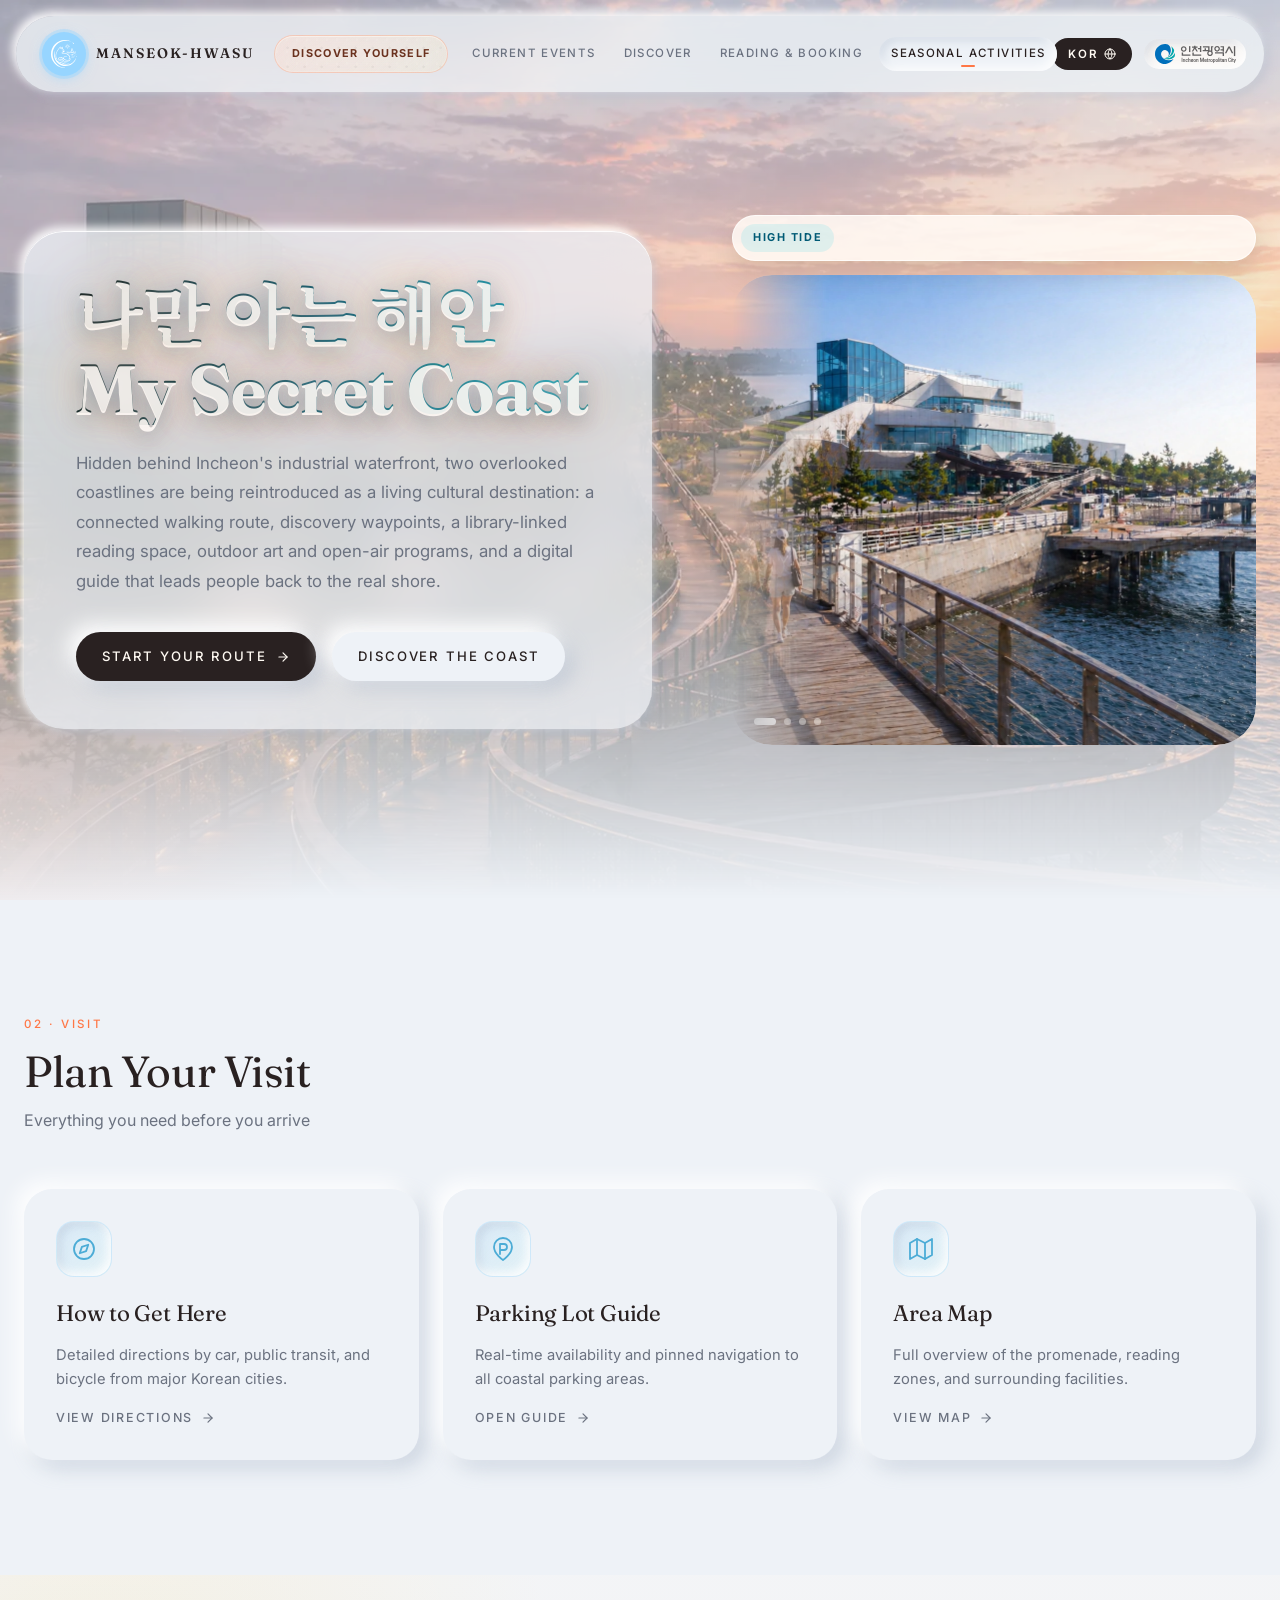
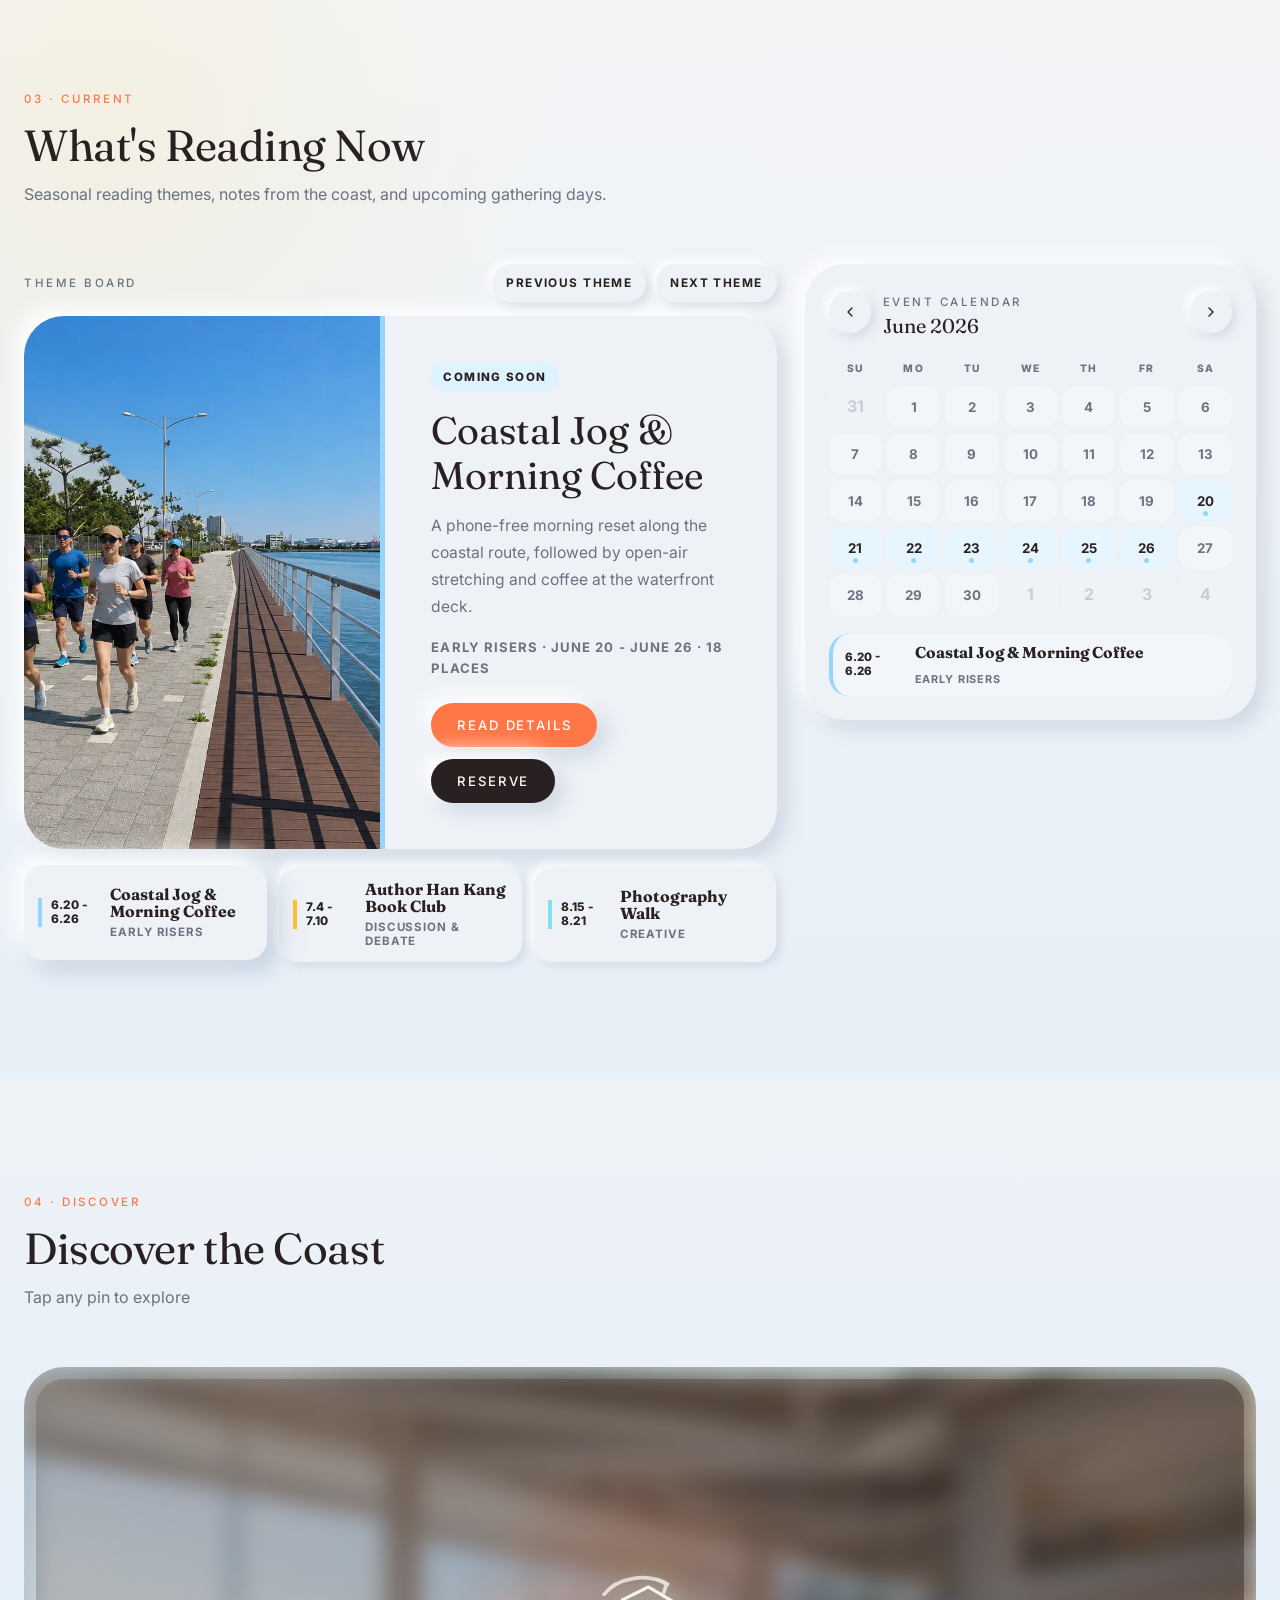
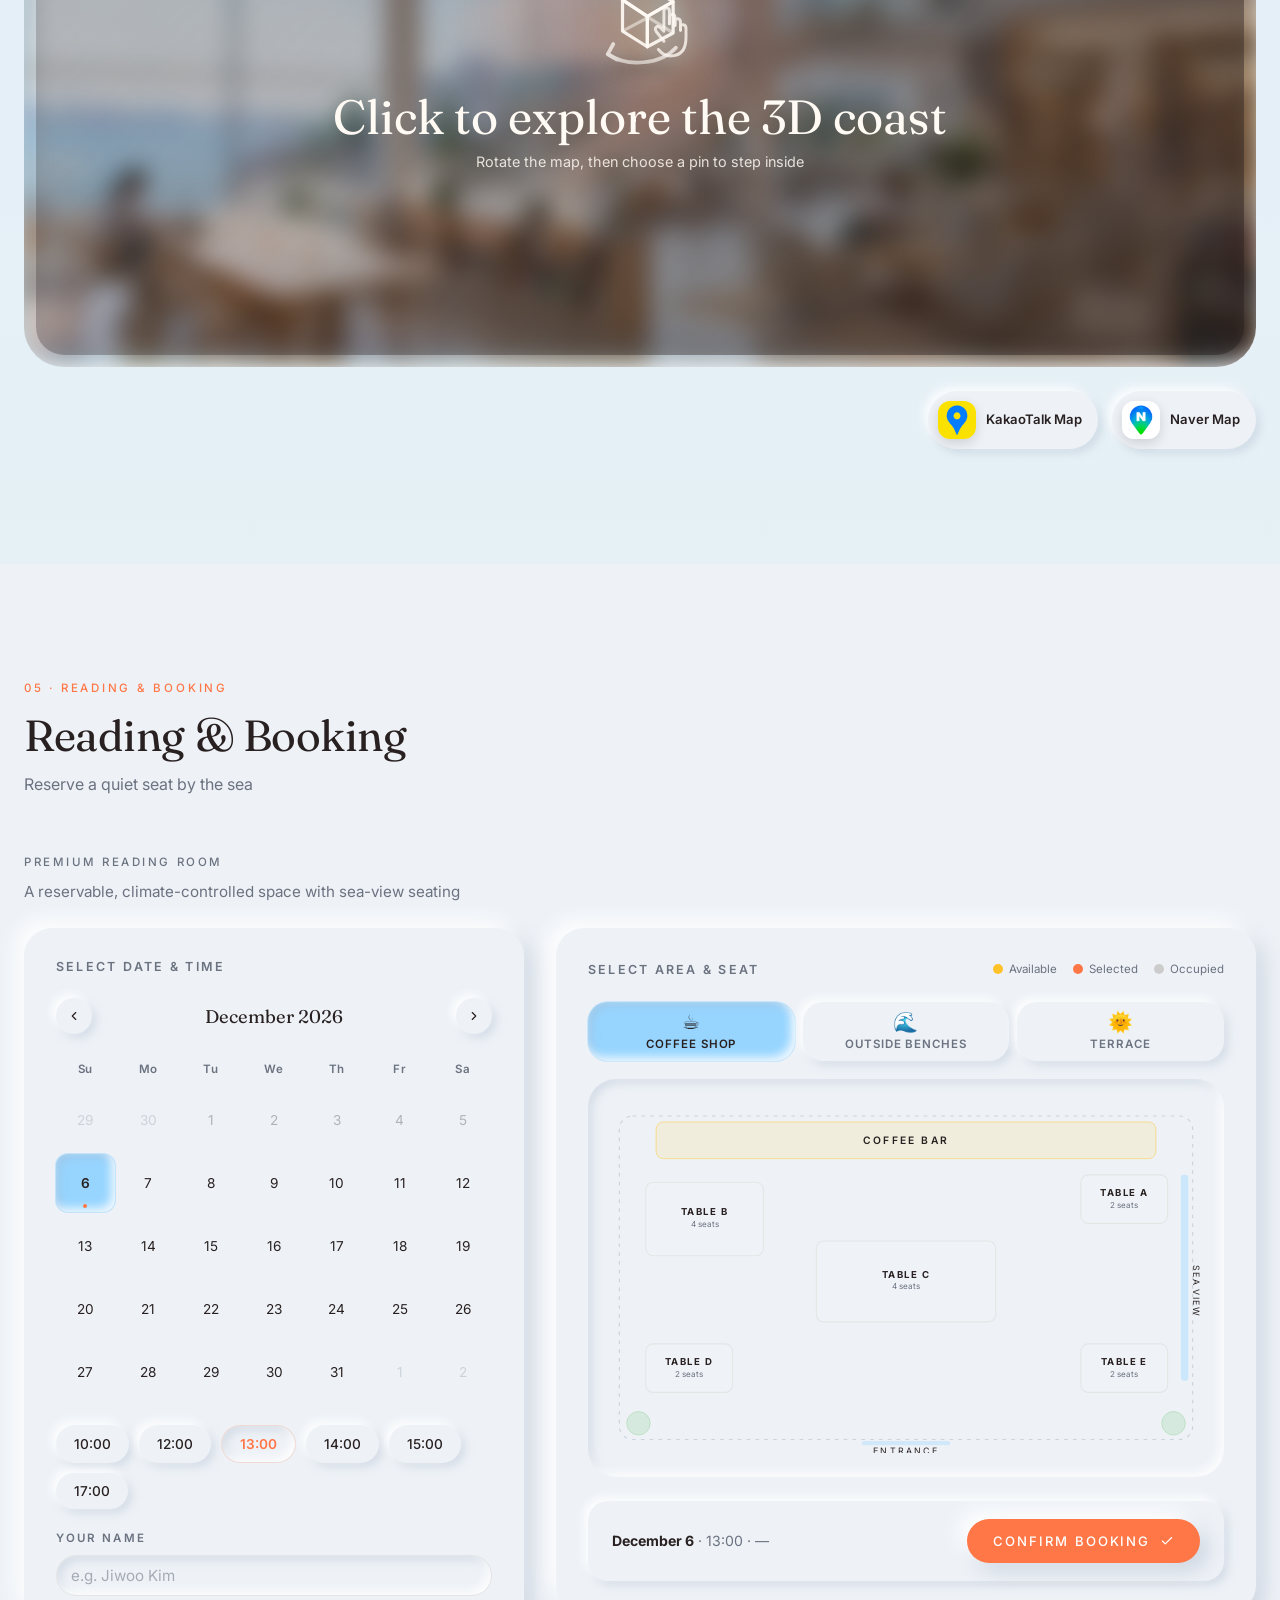
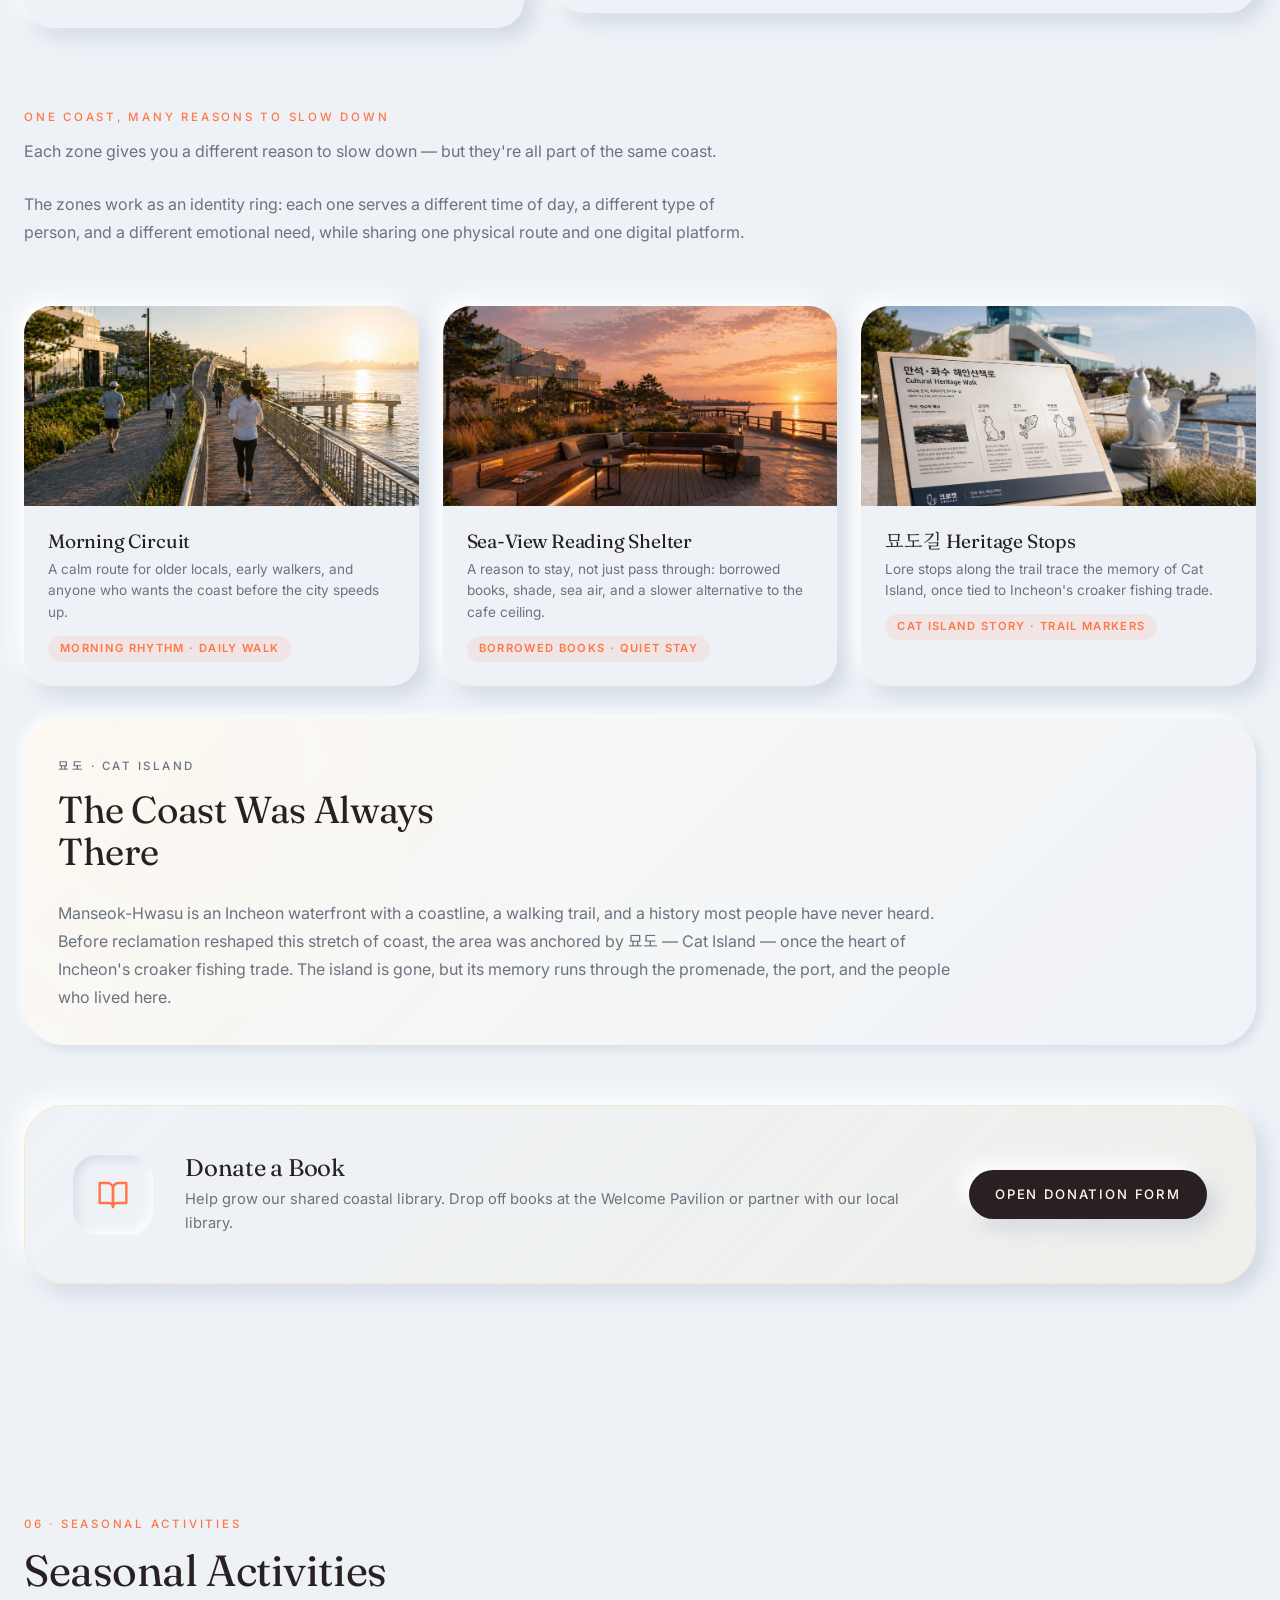
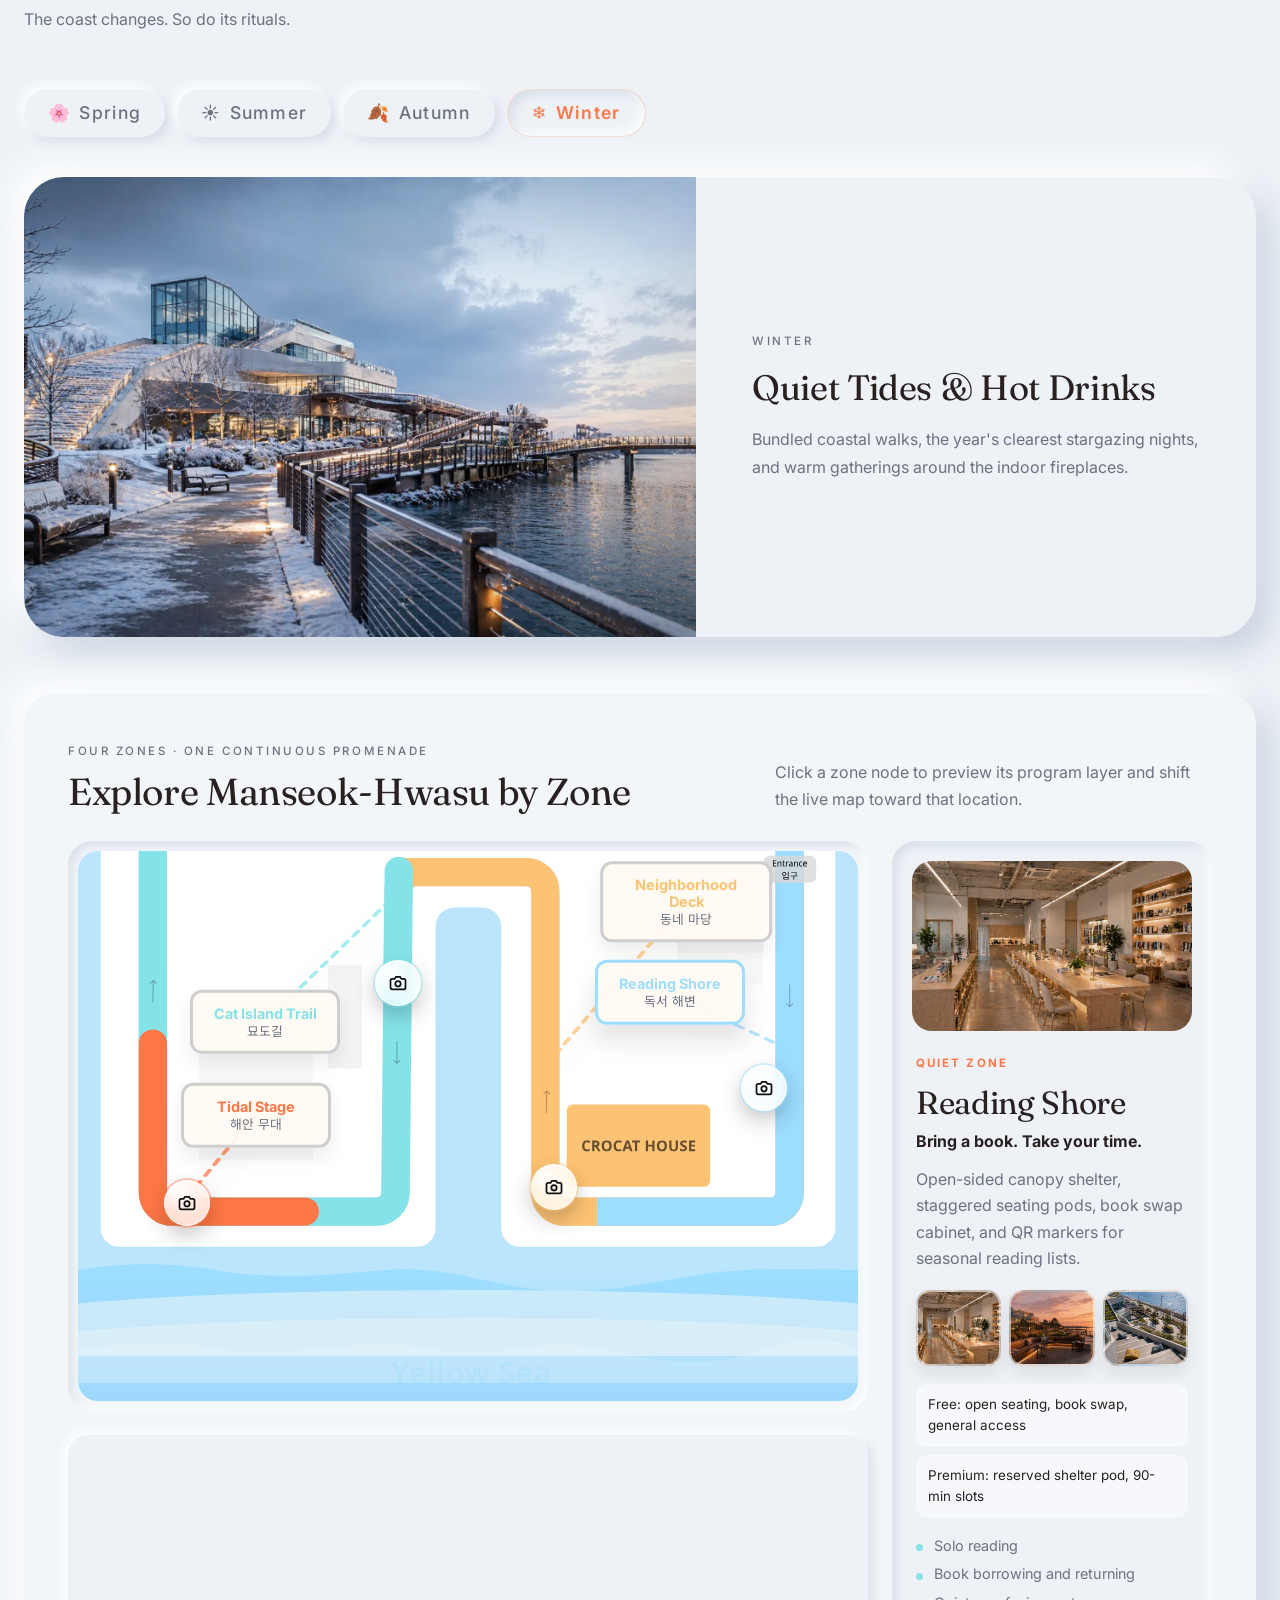
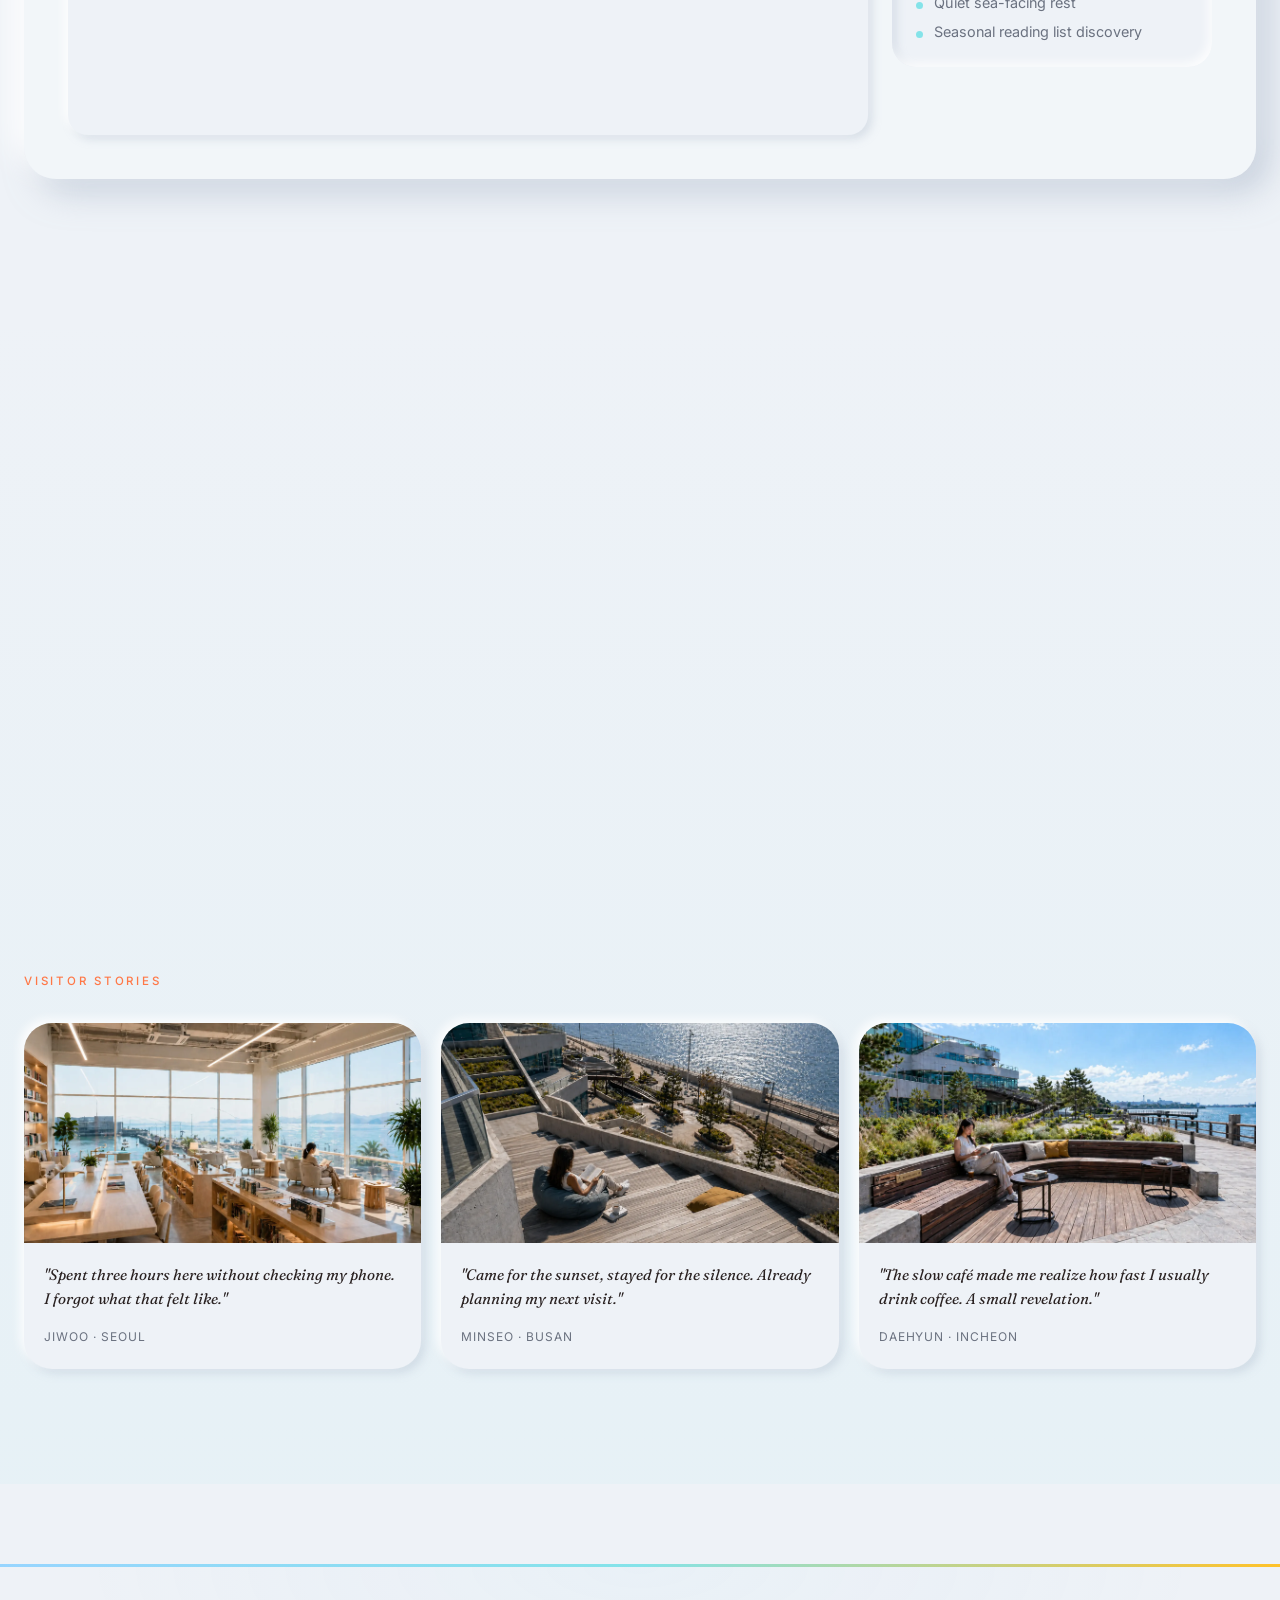
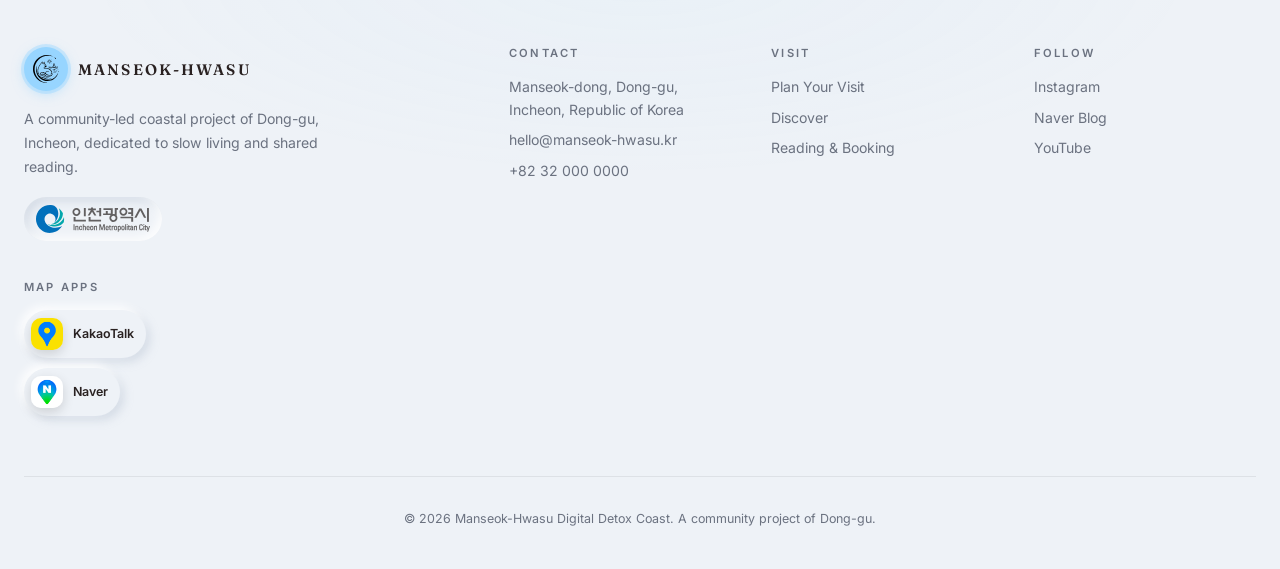
==== commit a8834d01: "Calendar Mobile Update" ====
--- a/index.html
+++ b/index.html
@@ -410,6 +410,10 @@
       <div class="card booking-pane reveal">
         <div class="calendar">
           <h3 data-i18n="reading.select_date">SELECT DATE &amp; TIME</h3>
+          <label class="booking-date-native" for="bookingDateNative">
+            <span>Pick your date</span>
+            <input type="date" id="bookingDateNative" class="booking-date-input" />
+          </label>
           <div class="calendar__head">
             <button class="calendar__nav calendar__nav--prev" aria-label="Previous month">
               <svg viewBox="0 0 24 24" fill="none" stroke="currentColor" stroke-width="2" stroke-linecap="round" stroke-linejoin="round"><polyline points="15 18 9 12 15 6"/></svg>
--- a/css/sections.css
+++ b/css/sections.css
@@ -288,31 +288,48 @@
 @media (max-width: 640px) {
   .hero {
     min-height: auto;
-    padding: 110px 0 36px;
+    padding: 96px 0 32px;
+    overflow: clip;
   }
   .hero__inner {
-    gap: 24px;
+    width: 100%;
+    gap: 18px;
+    min-width: 0;
   }
 
   .hero__copy {
+    width: 100%;
+    min-width: 0;
     background: rgba(238, 242, 247, 0.88);
     backdrop-filter: blur(14px);
     -webkit-backdrop-filter: blur(14px);
     border-radius: var(--radius-lg);
-    padding: 28px 24px;
+    padding: 24px 20px;
+    overflow: hidden;
   }
   .hero__copy .hero__desc {
     color: var(--ink-muted);
     text-shadow: none;
+    font-size: 0.92rem;
+    line-height: 1.58;
+    margin-bottom: 22px;
   }
 
   .hero__tide {
-    max-width: none;
-    padding-right: 10px;
+    width: 100%;
+    min-width: 0;
+    padding-right: 9px;
   }
 
   .hero__tide-kicker {
     min-height: 28px;
+    padding-inline: 10px;
+    font-size: 0.62rem;
+    letter-spacing: 0.1em;
+  }
+
+  .hero__tide strong {
+    display: none;
   }
 
   .hero__tide-marquee {
@@ -322,13 +339,29 @@
   .hero__visual {
     order: 2;
     width: 100%;
-    height: 284px;
+    height: 238px;
     max-width: none;
     margin: 0;
+    min-width: 0;
     -webkit-mask-image: none;
     mask-image: none;
   }
-  .hero__title { font-size: 2.45rem; }
+  .hero__title {
+    font-size: clamp(2rem, 12vw, 2.42rem);
+    overflow-wrap: anywhere;
+    margin-bottom: 18px;
+  }
+  .hero__ctas {
+    display: grid;
+    grid-template-columns: 1fr;
+    gap: 12px;
+  }
+  .hero__ctas .btn {
+    width: 100%;
+    min-width: 0;
+    justify-content: center;
+    padding-inline: 16px;
+  }
   .hero__carousel { border-radius: var(--radius-lg); }
   .hero__photo {
     opacity: 0;
@@ -363,16 +396,21 @@
 .survey-shell {
   position: relative;
   min-height: 100vh;
-  padding: 152px 0 72px;
+  padding: 118px 0 72px;
   display: grid;
   align-items: center;
 }
 
+.survey-toolbar {
+  width: 100%;
+  max-width: 820px;
+  display: flex;
+  justify-content: space-between;
+  gap: 16px;
+  margin-bottom: 18px;
+}
+
 .survey-home {
-  position: absolute;
-  z-index: 2;
-  top: 104px;
-  left: max(24px, calc(50% - 410px));
   display: inline-flex;
   align-items: center;
   gap: 10px;
@@ -390,6 +428,25 @@
   text-transform: uppercase;
 }
 
+.survey-retake-top {
+  display: inline-flex;
+  align-items: center;
+  justify-content: center;
+  min-height: 47px;
+  padding: 0 20px;
+  border-radius: var(--radius-pill);
+  color: var(--ink);
+  background: rgba(255, 250, 245, 0.76);
+  border: 1px solid rgba(255, 255, 255, 0.68);
+  box-shadow: var(--neo-raised-sm);
+  backdrop-filter: blur(18px);
+  -webkit-backdrop-filter: blur(18px);
+  font-size: 0.78rem;
+  font-weight: 700;
+  letter-spacing: 0.08em;
+  text-transform: uppercase;
+}
+
 .survey-home svg {
   width: 17px;
   height: 17px;
@@ -545,6 +602,20 @@
   transition: opacity var(--transition-slow), transform var(--transition-slow);
 }
 
+.survey-panel--preview h2 {
+  max-width: 760px;
+  font-size: clamp(2.15rem, 5.4vw, 4.5rem);
+  line-height: 1.04;
+  margin-bottom: 12px;
+}
+
+.survey-panel--preview > p {
+  max-width: 760px;
+  margin-bottom: 26px;
+  font-size: 1rem;
+  line-height: 1.65;
+}
+
 .survey-panel[hidden] {
   display: none;
 }
@@ -552,6 +623,32 @@
 .survey-panel--preview.is-visible {
   opacity: 1;
   transform: translateY(0) scale(1);
+}
+
+.survey-result-visual {
+  width: 100%;
+  max-width: 760px;
+  margin: 0 auto 24px;
+}
+
+.survey-result-visual img {
+  display: block;
+  width: 100%;
+  aspect-ratio: 1;
+  object-fit: cover;
+  border-radius: 32px;
+  box-shadow:
+    0 1px 0 rgba(255,255,255,0.78) inset,
+    0 18px 42px rgba(41, 33, 33, 0.18);
+}
+
+.survey-result-visual figcaption {
+  margin-top: 14px;
+  color: #6b321f;
+  font-size: clamp(0.9rem, 2vw, 1.05rem);
+  letter-spacing: 0.08em;
+  text-transform: uppercase;
+  font-weight: 700;
 }
 
 .survey-character {
@@ -603,11 +700,18 @@
 }
 
 .survey-reward {
-  margin-top: 28px;
-  padding: 18px;
+  width: 100%;
+  max-width: 760px;
+  margin: 28px auto 0;
+  padding: 20px 22px;
   border-radius: var(--radius);
-  background: rgba(255, 250, 245, 0.74);
-  box-shadow: var(--neo-pressed);
+  background: rgba(255, 250, 245, 0.62);
+  border: 1px solid rgba(255, 255, 255, 0.72);
+  box-shadow:
+    0 1px 0 rgba(255, 255, 255, 0.72) inset,
+    0 14px 34px rgba(41, 33, 33, 0.08);
+  backdrop-filter: blur(14px);
+  -webkit-backdrop-filter: blur(14px);
 }
 
 .survey-reward strong,
@@ -622,6 +726,66 @@
   line-height: 1.55;
 }
 
+.survey-name {
+  display: grid;
+  gap: 8px;
+  width: 100%;
+  max-width: 760px;
+  margin: 22px auto 0;
+  text-align: left;
+}
+
+.survey-name span {
+  color: var(--ink-muted);
+  font-size: 0.72rem;
+  letter-spacing: 0.12em;
+  text-transform: uppercase;
+  font-weight: 700;
+}
+
+.survey-name input {
+  width: 100%;
+  min-height: 52px;
+  padding: 0 18px;
+  border: 1px solid rgba(255, 255, 255, 0.78);
+  border-radius: 18px;
+  color: var(--ink);
+  background: rgba(255, 250, 245, 0.72);
+  box-shadow:
+    0 1px 0 rgba(255, 255, 255, 0.72) inset,
+    0 12px 30px rgba(41, 33, 33, 0.08);
+  font: inherit;
+}
+
+.survey-name input:focus {
+  outline: 0;
+  box-shadow:
+    0 0 0 1px rgba(255, 119, 70, 0.24) inset,
+    0 0 0 4px rgba(255, 119, 70, 0.14);
+}
+
+.survey-export-status {
+  min-height: 1.3em;
+  margin: 14px auto 0;
+  color: var(--ink-muted);
+  font-size: 0.82rem;
+}
+
+.survey-panel--preview .survey-actions {
+  width: 100%;
+  max-width: 760px;
+  display: grid;
+  grid-template-columns: repeat(3, minmax(0, 1fr));
+  gap: 12px;
+}
+
+.survey-panel--preview .survey-actions .btn {
+  width: 100%;
+  justify-content: center;
+  min-height: 50px;
+  padding-inline: 18px;
+}
+
 @media (max-width: 860px) {
   .survey-shell__inner {
     grid-template-columns: 1fr;
@@ -633,13 +797,20 @@
 
 @media (max-width: 640px) {
   .survey-shell {
-    padding: 112px 0 22px;
+    padding: 98px 0 22px;
     align-items: start;
   }
+  .survey-toolbar {
+    gap: 10px;
+    margin-bottom: 12px;
+  }
   .survey-home {
-    top: 78px;
-    left: 24px;
     padding: 10px 14px;
+    font-size: 0.66rem;
+  }
+  .survey-retake-top {
+    min-height: 39px;
+    padding: 0 14px;
     font-size: 0.66rem;
   }
   .survey-panel {
@@ -682,6 +853,29 @@
     width: 100%;
     justify-content: center;
     padding: 12px 18px;
+  }
+  .survey-result-visual {
+    width: 100%;
+    margin-bottom: 14px;
+  }
+  .survey-panel--preview h2 {
+    font-size: clamp(1.8rem, 9vw, 2.5rem);
+  }
+  .survey-panel--preview > p {
+    margin-bottom: 18px;
+    font-size: 0.9rem;
+  }
+  .survey-result-visual img {
+    border-radius: 24px;
+  }
+  .survey-name {
+    margin-top: 14px;
+  }
+  .survey-reward {
+    margin-top: 16px;
+  }
+  .survey-panel--preview .survey-actions {
+    grid-template-columns: 1fr;
   }
 }
 
@@ -1647,6 +1841,7 @@
   left: var(--hotspot-card-screen-x, 50vw);
   top: var(--hotspot-card-screen-y, 52vh);
   bottom: auto;
+  display: none;
   opacity: 1;
   pointer-events: auto;
   transform: translate(-50%, -50%) scale(1);
@@ -1704,6 +1899,53 @@
   color: rgba(255, 250, 243, 0.78);
   font-size: 0.78rem;
   line-height: 1.48;
+}
+
+.discover-hotspot-overlay {
+  position: absolute;
+  z-index: 1004;
+  left: 50%;
+  top: 52%;
+  width: min(360px, calc(100% - 40px));
+  padding: 12px;
+  border-radius: var(--radius);
+  color: #fffaf3;
+  background: rgba(16, 21, 27, 0.76);
+  backdrop-filter: blur(22px);
+  -webkit-backdrop-filter: blur(22px);
+  box-shadow: 0 22px 60px rgba(0, 0, 0, 0.42);
+  opacity: 0;
+  pointer-events: none;
+  transform: translate(-50%, -44%) scale(0.96);
+  transform-origin: 50% 50%;
+  transition: opacity var(--transition), transform var(--transition);
+}
+
+.discover-hotspot-overlay[hidden] {
+  display: none;
+}
+
+.discover-hotspot-overlay.is-visible {
+  opacity: 1;
+  pointer-events: auto;
+  transform: translate(-50%, -50%) scale(1);
+}
+
+.discover-hotspot-overlay strong {
+  display: block;
+  margin-bottom: 6px;
+  color: #fffaf3;
+  font-family: var(--font-display);
+  font-size: 1.2rem;
+  line-height: 1.14;
+  letter-spacing: 0;
+}
+
+.discover-hotspot-overlay span:not(.discover-hotspot__image) {
+  display: block;
+  color: rgba(255, 250, 243, 0.8);
+  font-size: 0.84rem;
+  line-height: 1.5;
 }
 
 .discover__space-jump {
@@ -2090,6 +2332,14 @@
   .discover-hotspot__image {
     border-radius: 14px;
   }
+  .discover-hotspot-overlay {
+    top: 56%;
+    width: min(340px, calc(100% - 28px));
+    max-height: min(58dvh, 430px);
+    overflow-y: auto;
+    border-radius: 18px;
+    padding: 14px;
+  }
   .discover__space-jump {
     left: 18px;
     top: auto;
@@ -2712,6 +2962,22 @@
   text-transform: uppercase;
   color: var(--ink-muted);
   margin-bottom: 24px;
+}
+
+.booking-date-native {
+  display: none;
+}
+
+.booking-date-input {
+  width: 100%;
+  min-height: 52px;
+  border: 1.5px solid rgba(41, 33, 33, 0.1);
+  border-radius: 16px;
+  background: rgba(255, 250, 243, 0.8);
+  color: var(--ink);
+  font: inherit;
+  padding: 0 14px;
+  outline: none;
 }
 
 .calendar__head {
@@ -3084,15 +3350,64 @@
 
 /* Mobile booking overhaul */
 @media (max-width: 640px) {
+  .reading {
+    padding-top: 58px;
+  }
+
+  .reading__layout {
+    gap: 12px;
+  }
+
   .booking-pane,
   .seatmap-pane {
-    padding: 18px 12px;
-    border-radius: var(--radius-lg);
+    padding: 14px;
+    border-radius: 22px;
     max-width: 100%;
     overflow: hidden;
   }
 
-  .calendar__head { margin-bottom: 12px; }
+  .booking-pane,
+  .seatmap-pane {
+    display: grid;
+    gap: 12px;
+  }
+
+  .booking-pane h3,
+  .seatmap-pane__head h3 {
+    margin-bottom: 0;
+    font-size: 0.76rem;
+    letter-spacing: 0.14em;
+  }
+
+  .calendar {
+    display: grid;
+    gap: 10px;
+  }
+
+  .booking-date-native {
+    display: grid;
+    gap: 7px;
+  }
+
+  .booking-date-native span {
+    color: var(--ink);
+    font-size: 0.82rem;
+    font-weight: 800;
+    letter-spacing: 0.08em;
+    text-transform: uppercase;
+  }
+
+  .booking-date-input {
+    min-height: 50px;
+    background: rgba(255, 250, 243, 0.92);
+    box-shadow: none;
+    font-size: 1rem;
+  }
+
+  .calendar__head,
+  .calendar__grid {
+    display: none;
+  }
 
   /* Larger calendar day touch targets */
   .calendar__day {
@@ -3110,26 +3425,30 @@
     display: grid;
     grid-template-columns: repeat(3, 1fr);
     gap: 8px;
-    margin-top: 20px;
+    margin-top: 12px;
   }
   .timeslot {
-    padding: 14px 8px;
+    padding: 12px 8px;
     text-align: center;
-    font-size: 0.9rem;
-    border-radius: var(--radius);
-    min-height: 48px;
+    font-size: 0.95rem;
+    border-radius: 15px;
+    min-height: 46px;
     display: flex;
     align-items: center;
     justify-content: center;
+    box-shadow: none;
+    background: rgba(255, 250, 243, 0.72);
+    border: 1px solid rgba(255, 255, 255, 0.7);
   }
 
   /* Seat map scales to the device width; no horizontal scroll */
   .seatmap {
     overflow: hidden;
-    padding: 8px;
-    aspect-ratio: 16 / 10;
-    height: auto;
+    padding: 6px;
+    aspect-ratio: 16 / 7.4;
+    height: 160px;
     min-height: 0;
+    border-radius: 18px;
   }
   .seatmap svg {
     width: 100%;
@@ -3141,35 +3460,118 @@
   .booking-confirm {
     flex-direction: column;
     align-items: stretch;
-    gap: 12px;
-    padding: 16px;
+    gap: 10px;
+    padding: 12px;
+    margin-top: 0;
+    position: sticky;
+    bottom: 10px;
+    z-index: 5;
+    border: 1px solid rgba(255, 255, 255, 0.72);
+    background: rgba(255, 250, 243, 0.9);
+    backdrop-filter: blur(16px);
+    -webkit-backdrop-filter: blur(16px);
   }
   .booking-confirm .btn {
     width: 100%;
     justify-content: center;
-    padding: 16px;
-    font-size: 0.9rem;
+    min-height: 52px;
+    padding: 14px 16px;
+    font-size: 0.88rem;
+  }
+
+  .booking-confirm__summary {
+    text-align: center;
+    font-size: 0.82rem;
   }
 
   /* Seatmap head: stack */
   .seatmap-pane__head {
     flex-direction: column;
     align-items: flex-start;
-    gap: 12px;
-    margin-bottom: 16px;
+    gap: 8px;
+    margin-bottom: 0;
   }
   .seatmap-legend { gap: 10px; flex-wrap: wrap; font-size: 0.68rem; }
 
   /* Area tabs compact on mobile */
-  .area-tabs { gap: 6px; }
-  .area-tab { padding: 8px 4px; font-size: 0.65rem; }
-  .area-tab__icon { font-size: 1.1rem; }
+  .area-tabs {
+    display: grid;
+    grid-template-columns: repeat(3, minmax(0, 1fr));
+    gap: 9px;
+    margin-bottom: 0;
+  }
+  .area-tab {
+    min-width: 0;
+    min-height: 66px;
+    padding: 10px 6px;
+    font-size: 0.72rem;
+    line-height: 1.12;
+    background: rgba(255, 250, 243, 0.76);
+    border: 1px solid rgba(255, 255, 255, 0.76);
+    box-shadow: none;
+  }
+  .area-tab__icon { font-size: 1.35rem; }
+  .area-tab__label {
+    white-space: normal;
+  }
 
   /* Seat picker on mobile */
-  .seat-picker { padding: 12px; }
-  .seat-picker__grid { gap: 8px; }
-  .seat-btn { min-width: 74px; padding: 10px 12px; }
-  .seat-btn__code { font-size: 0.8rem; }
+  .seat-picker {
+    margin-top: 0;
+    padding: 12px;
+    border: 1px solid rgba(255, 255, 255, 0.72);
+    background: rgba(255, 250, 243, 0.82);
+    box-shadow: none;
+  }
+  .seat-picker__head {
+    margin-bottom: 10px;
+  }
+  .seat-picker__table-label {
+    font-size: 0.76rem;
+    letter-spacing: 0.05em;
+  }
+  .seat-picker__grid {
+    display: grid;
+    grid-template-columns: repeat(2, minmax(0, 1fr));
+    gap: 8px;
+  }
+  .seat-btn {
+    min-width: 0;
+    min-height: 58px;
+    padding: 10px 12px;
+    border-radius: 14px;
+    box-shadow: none;
+    background: rgba(255, 250, 243, 0.84);
+  }
+  .seat-btn__code { font-size: 0.9rem; }
+  .seat-btn__name {
+    max-width: 100%;
+    overflow: hidden;
+    text-overflow: ellipsis;
+  }
+
+  .booking-name-row {
+    margin-top: 12px;
+    padding: 12px;
+    border-radius: 18px;
+    background: rgba(255, 250, 243, 0.7);
+    border: 1px solid rgba(255, 255, 255, 0.72);
+  }
+
+  .booking-label {
+    color: var(--ink);
+    font-size: 0.8rem;
+    font-weight: 800;
+  }
+
+  .booking-name-input {
+    min-height: 50px;
+    padding: 0 14px;
+    border-radius: 15px;
+    background: rgba(255, 250, 243, 0.94);
+    box-shadow: none;
+    font-size: 1rem;
+  }
 
   /* Zones grid single column on mobile */
   .zones-grid { grid-template-columns: 1fr; margin-top: 40px; }
@@ -3924,6 +4326,7 @@
   .promenade-map__side {
     grid-template-columns: 1fr;
     grid-row: 2;
+    scroll-margin-top: 92px;
   }
 
   .promenade-map__stage {
@@ -3940,20 +4343,11 @@
   }
 
   .promenade-map__preview {
-    grid-column: 1;
-    grid-row: 1;
-    align-self: end;
-    justify-self: end;
-    z-index: 8;
-    width: min(30%, 112px);
-    min-height: 68px;
-    margin: 0 10px 10px 0;
-    border-radius: 10px;
-    box-shadow: 0 10px 20px rgba(41, 33, 33, 0.26);
+    display: none;
   }
 
   .promenade-map__preview iframe {
-    min-height: 68px;
+    min-height: 0;
   }
 
   .promenade-node__label {
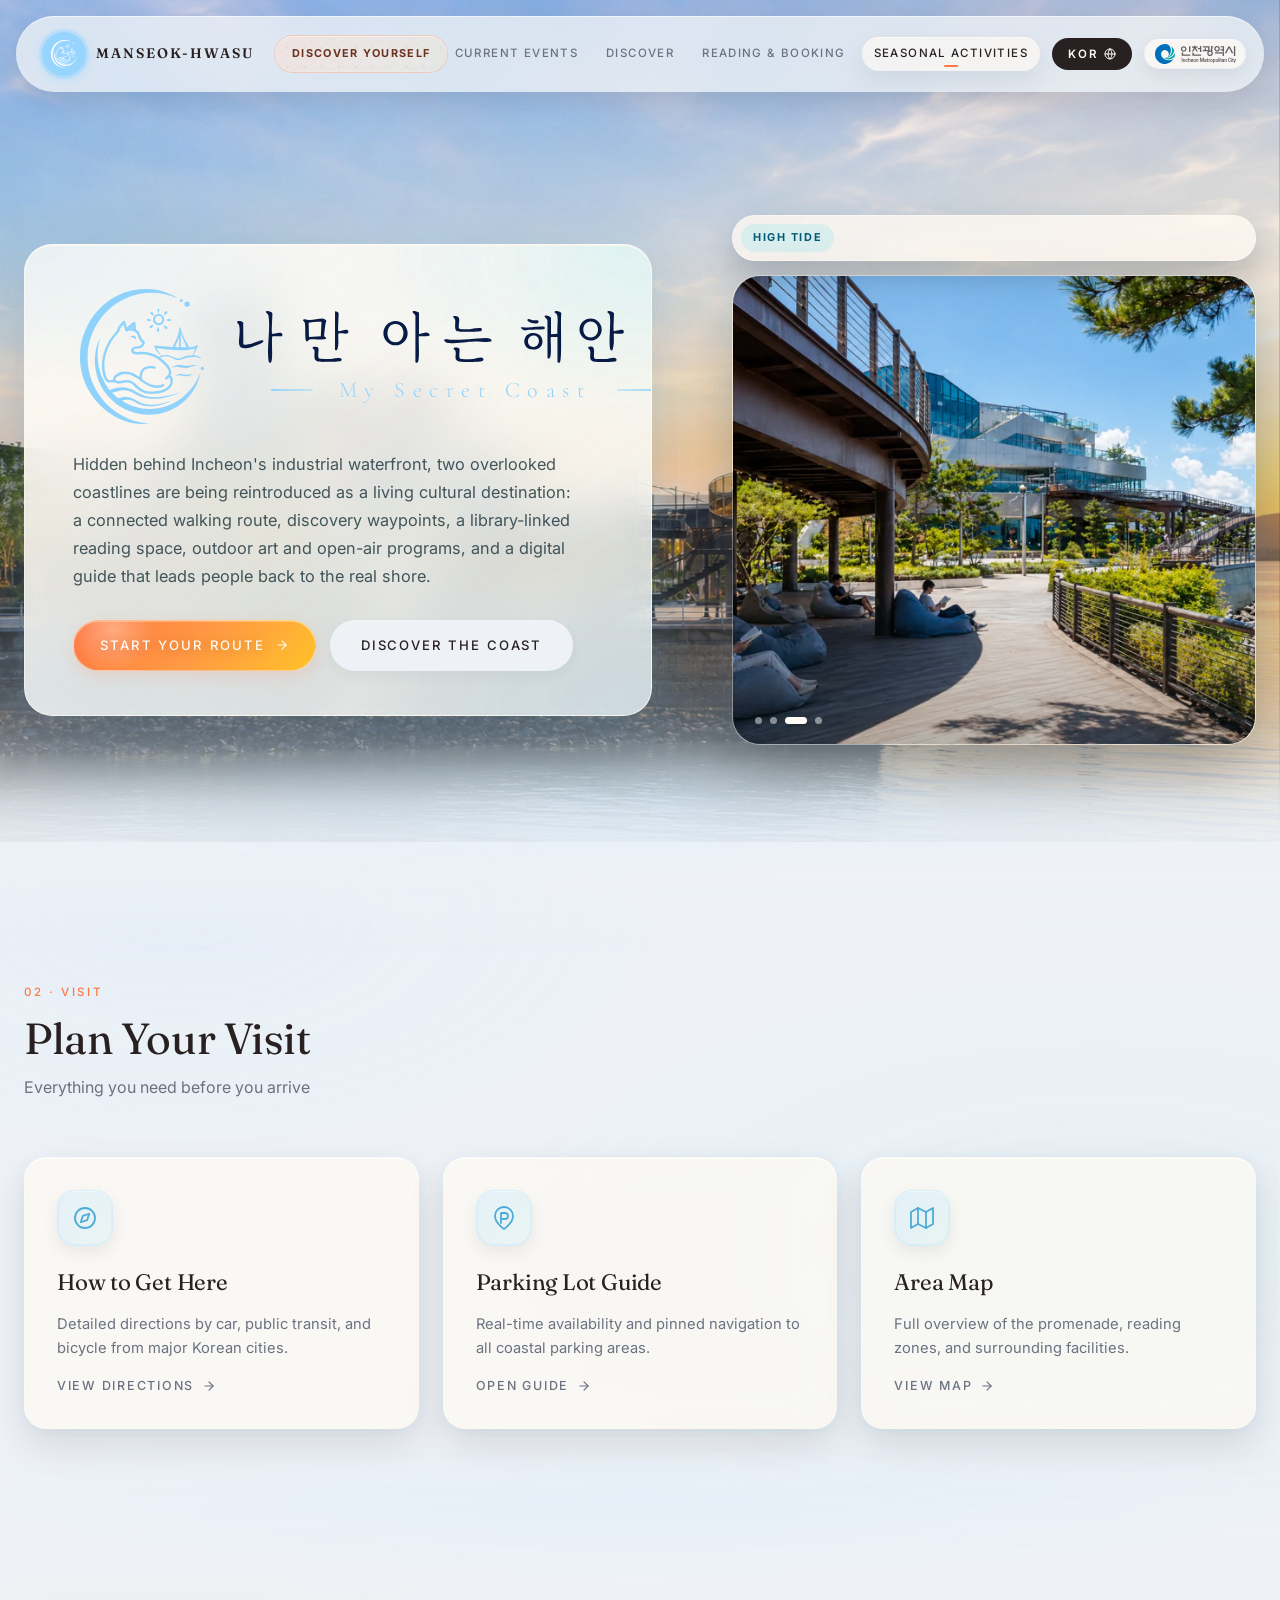
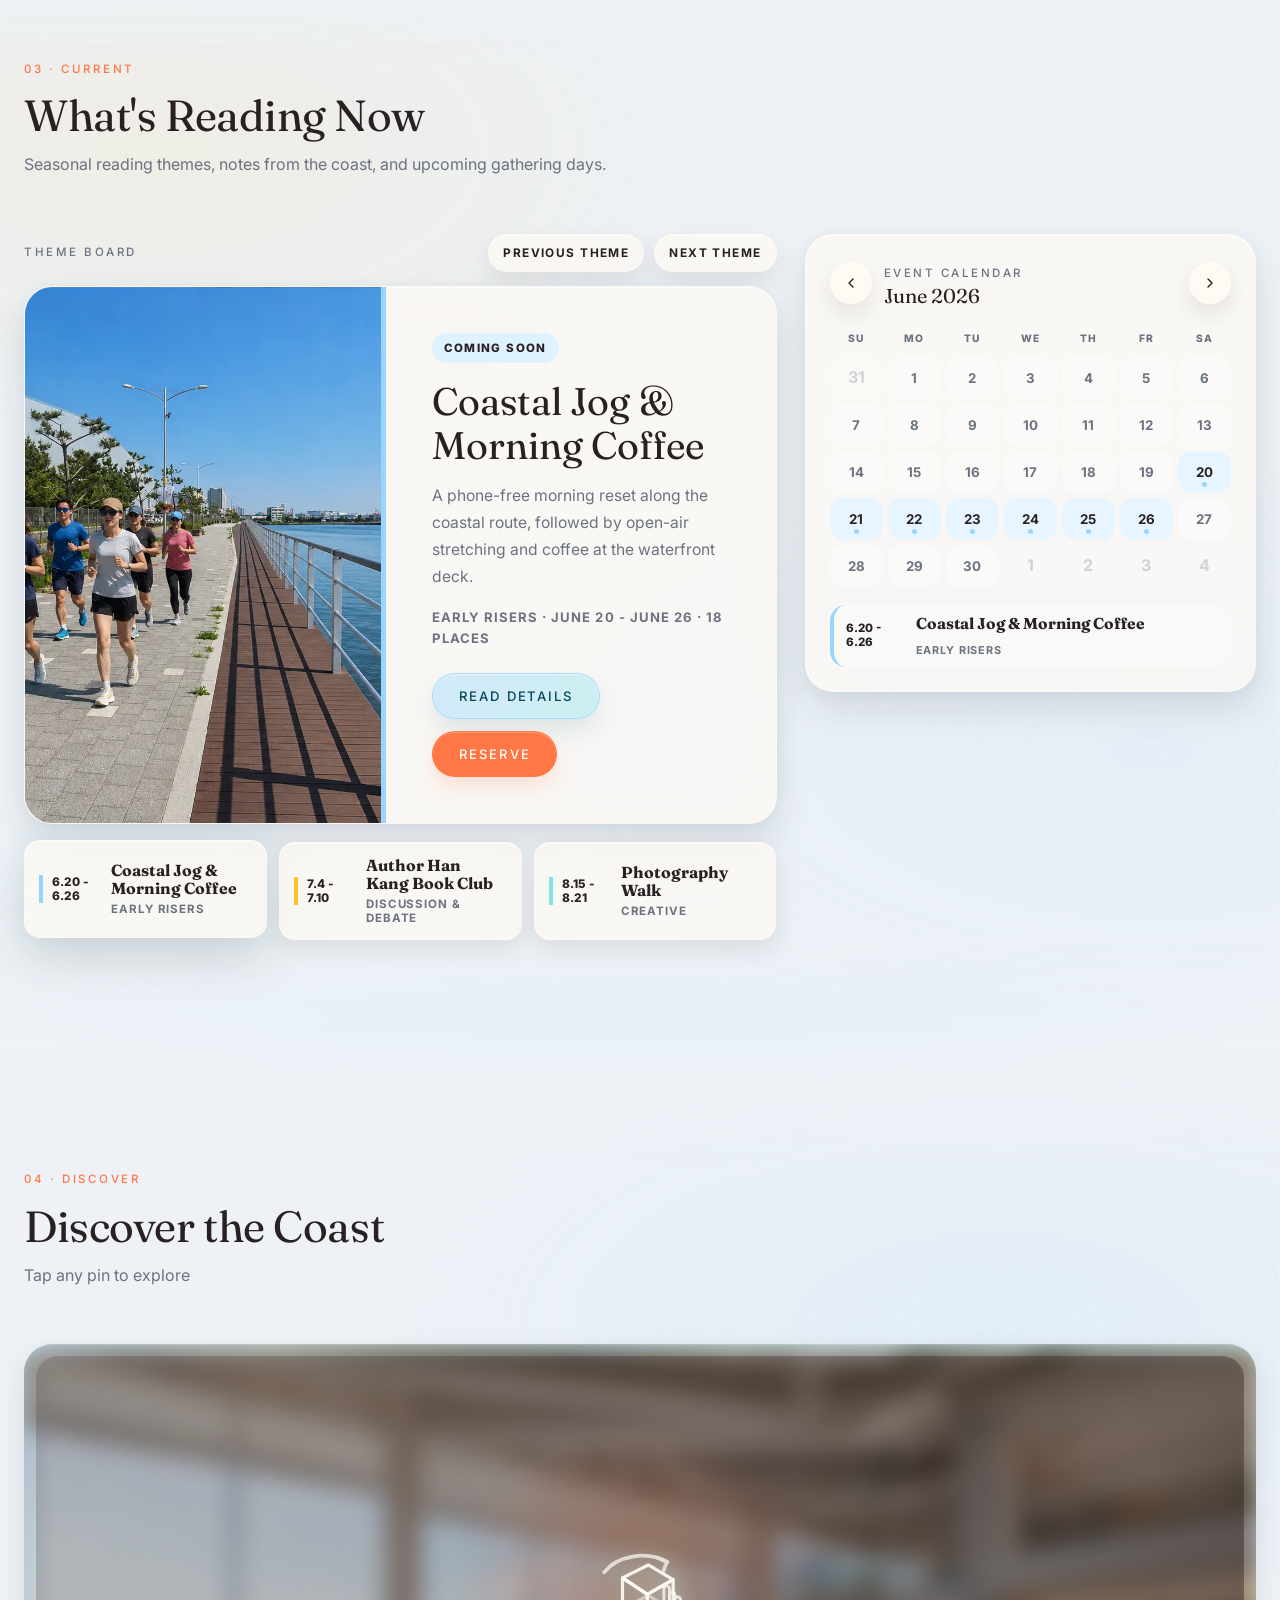
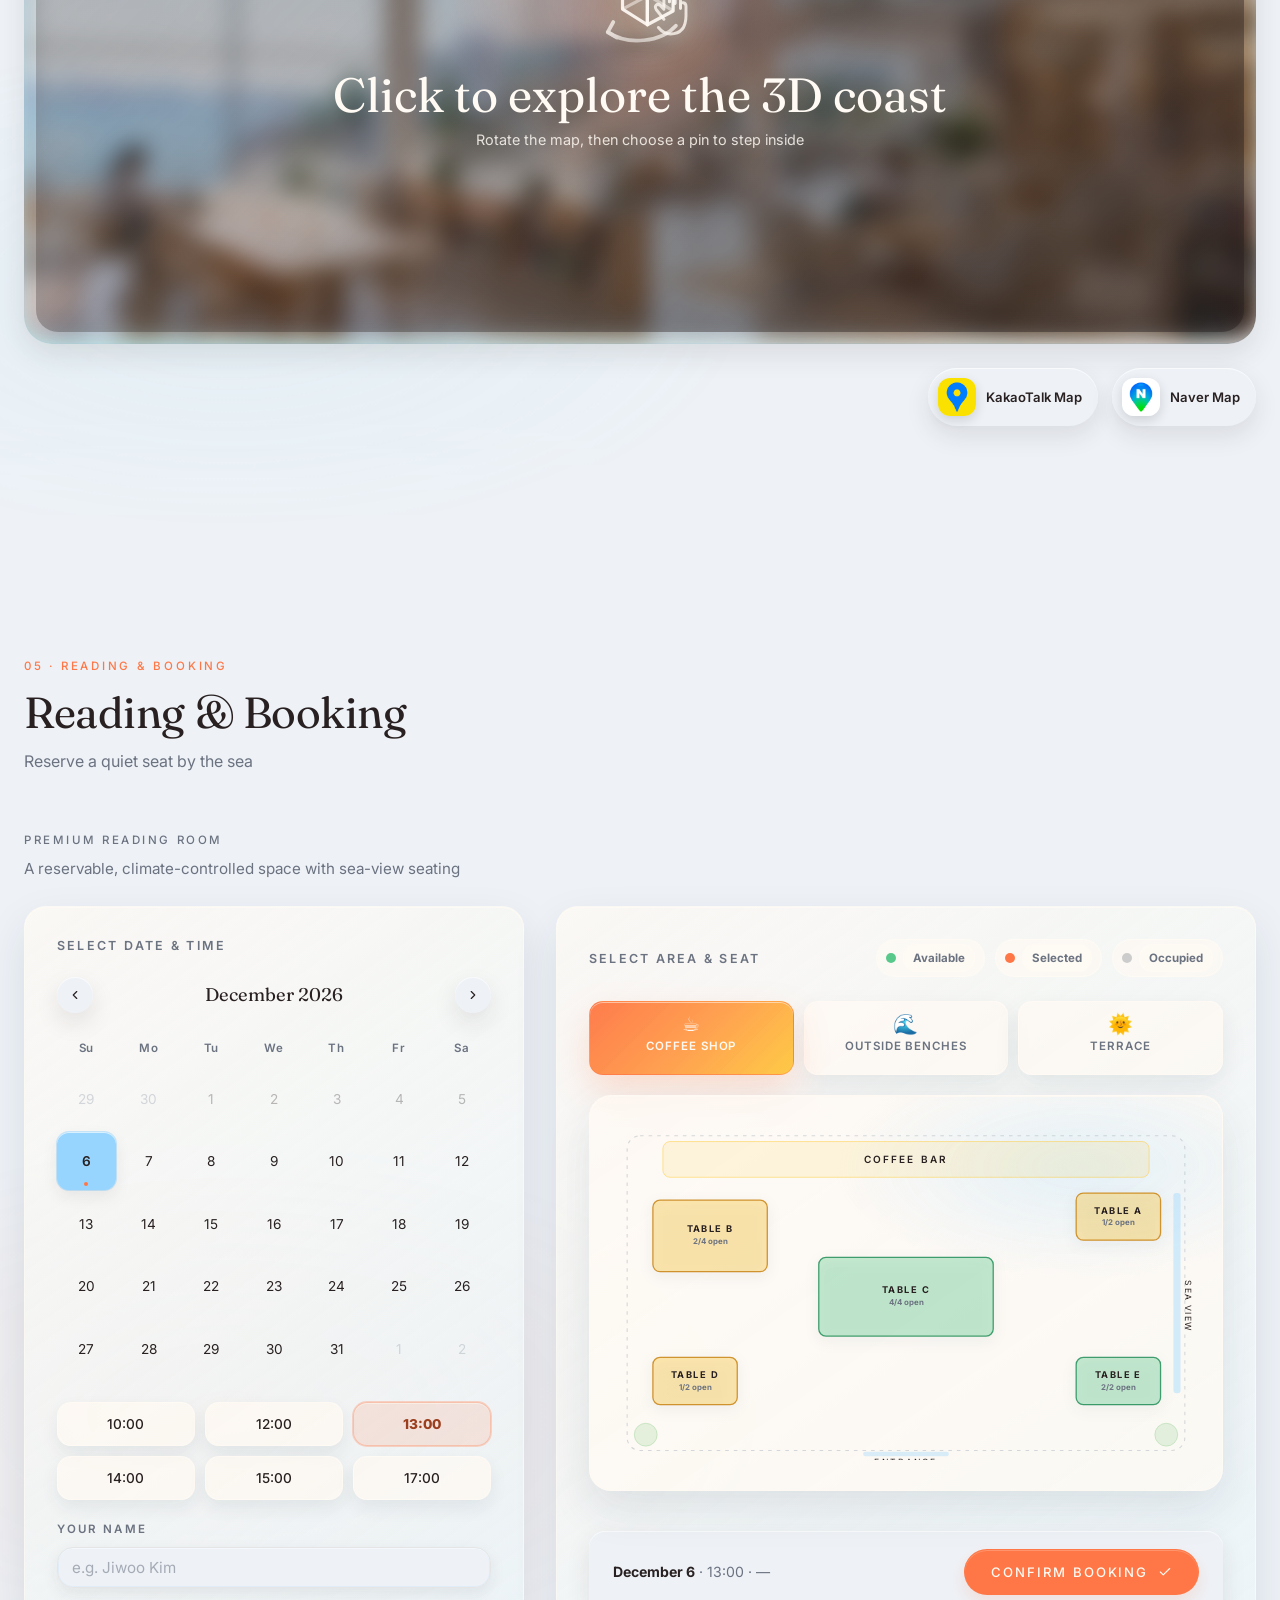
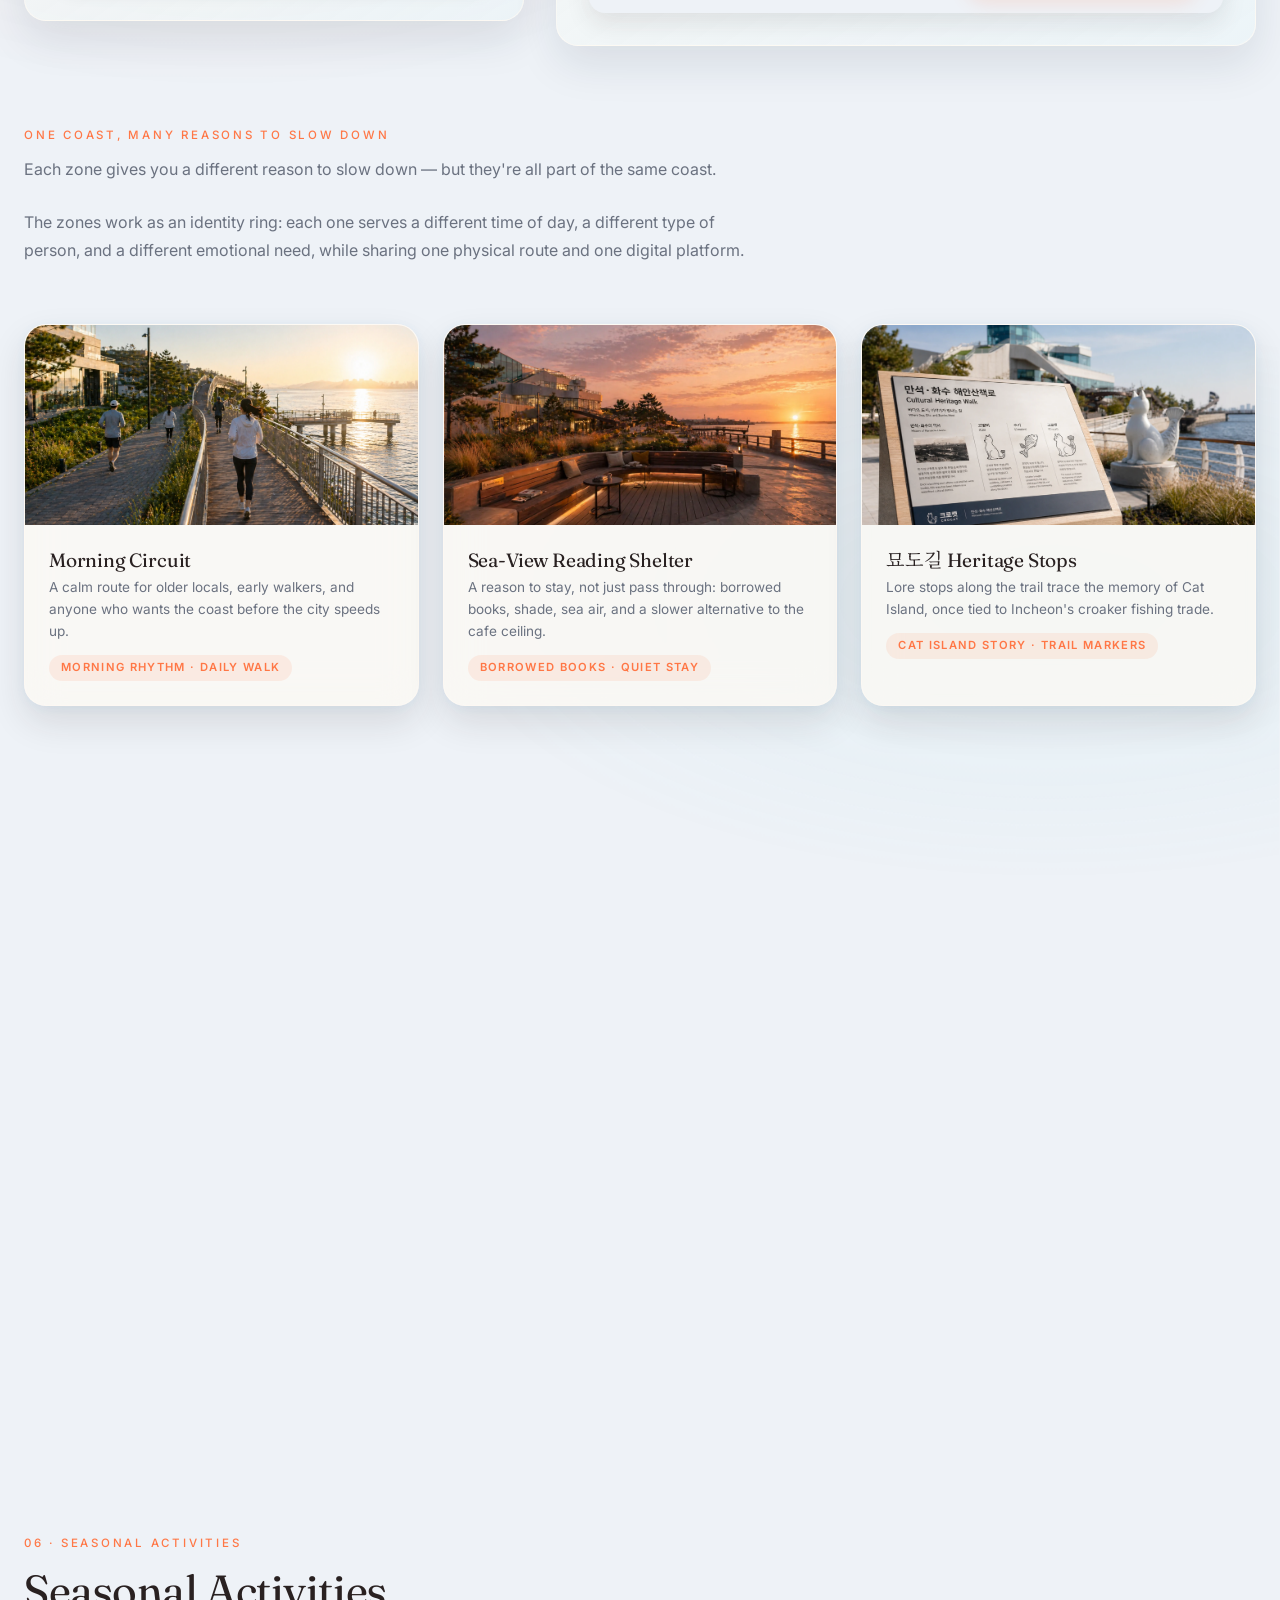
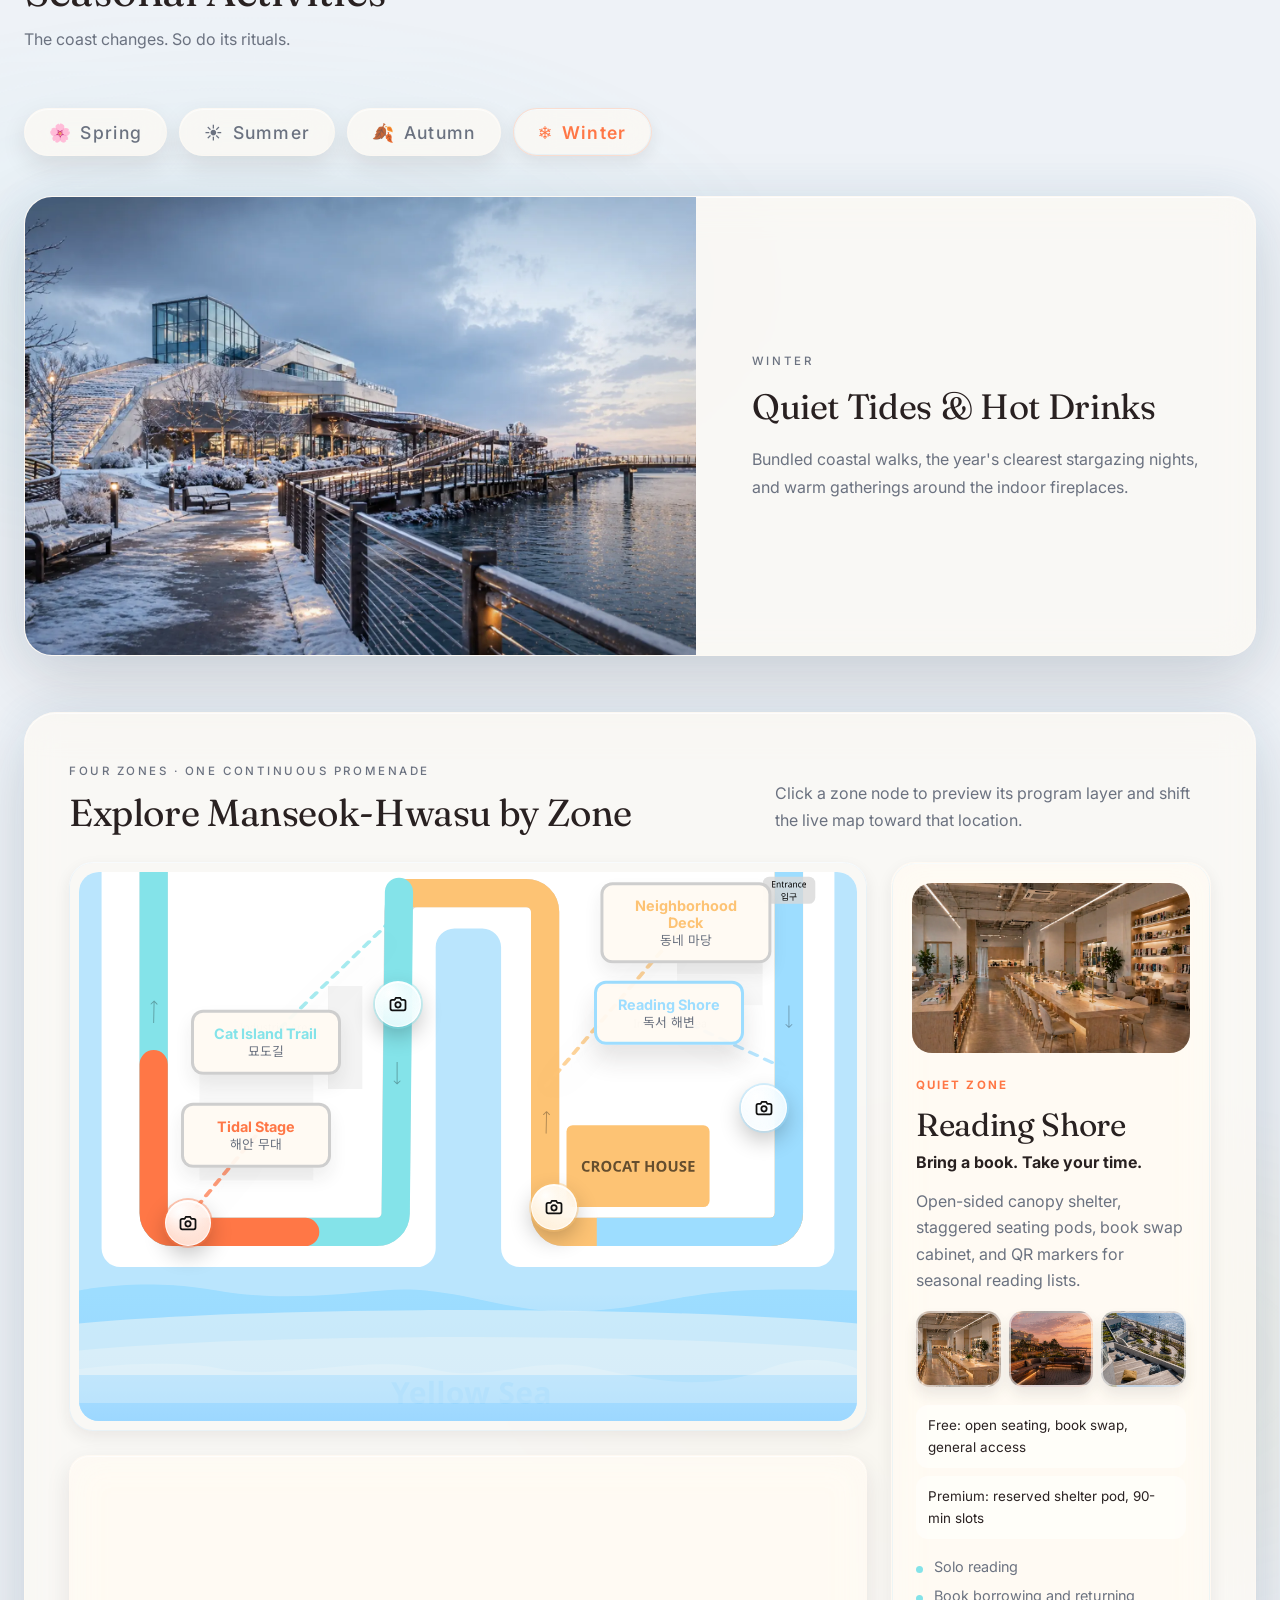
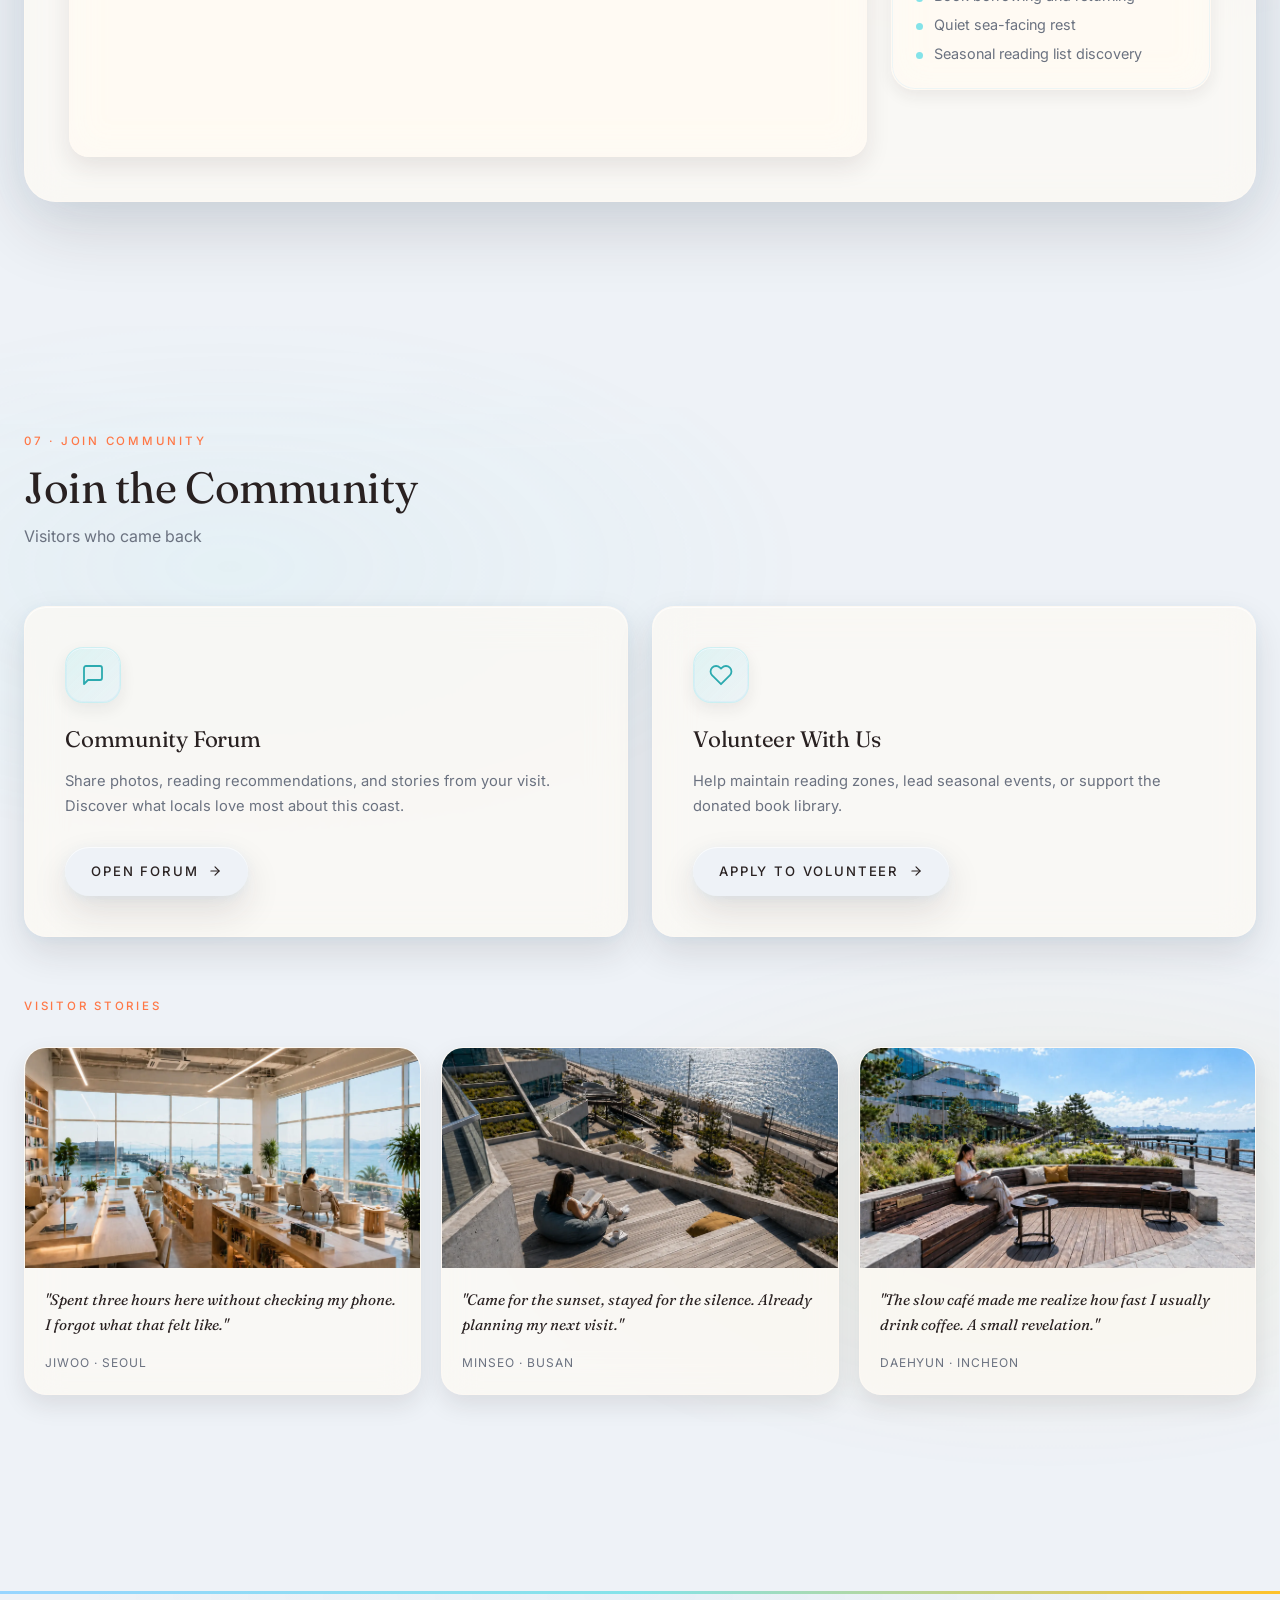
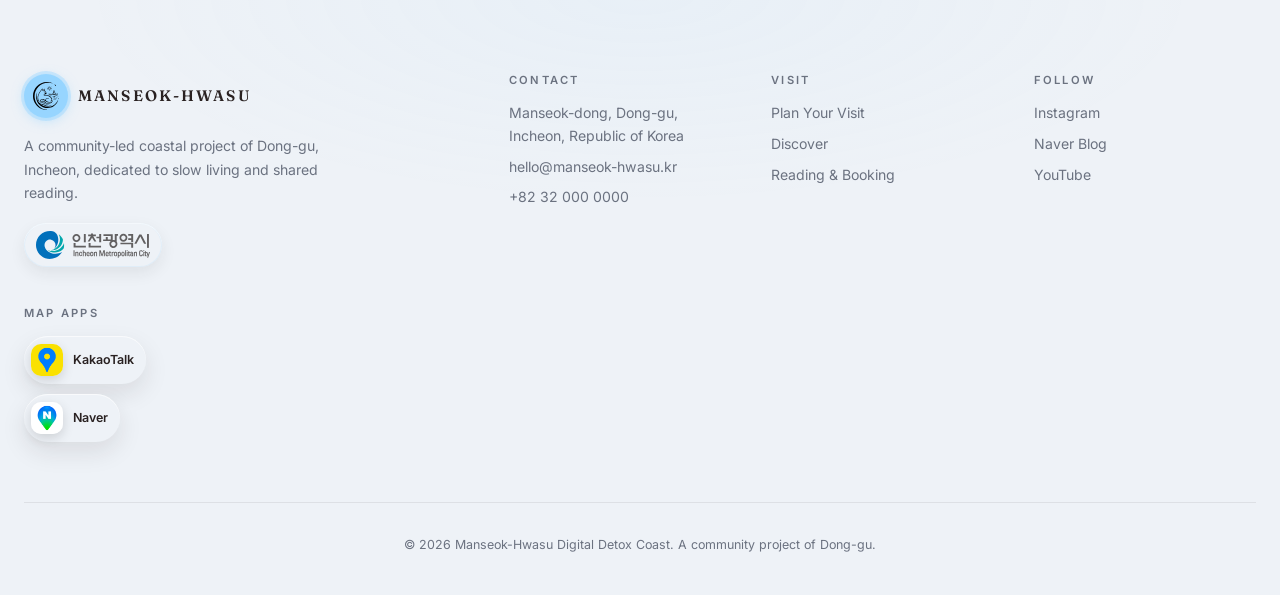
==== commit 122fe47f: "Pre Gala change 2" ====
--- a/index.html
+++ b/index.html
@@ -14,7 +14,7 @@
   <!-- Fonts -->
   <link rel="preconnect" href="https://fonts.googleapis.com" />
   <link rel="preconnect" href="https://fonts.gstatic.com" crossorigin />
-  <link rel="stylesheet" href="https://fonts.googleapis.com/css2?family=Fraunces:ital,wght@0,300;0,400;0,500;0,700;1,400&family=Inter:wght@400;500;600;700&family=Noto+Sans+KR:wght@400;500;600;700&family=Noto+Serif+KR:wght@400;500;700&display=swap" />
+  <link rel="stylesheet" href="https://fonts.googleapis.com/css2?family=Cormorant+Garamond:wght@300&family=Fraunces:ital,wght@0,300;0,400;0,500;0,700;1,400&family=Inter:wght@400;500;600;700&family=Noto+Sans+KR:wght@400;500;600;700&family=Noto+Serif+KR:wght@400;500;700&display=swap" />
 
   <!-- Stylesheets -->
   <link rel="stylesheet" href="css/main.css" />
@@ -73,8 +73,18 @@
   <div class="hero__bg" aria-hidden="true"></div>
   <div class="container hero__inner">
     <div class="hero__copy">
-      <h1 class="hero__title" data-i18n="hero.title">나만 아는 해안
-My Secret Coast</h1>
+      <h1 class="hero__title">
+        <span class="hero__logo-mark" aria-hidden="true"></span>
+        <span class="hero__wordmark">
+          <span class="hero__title-ko" aria-hidden="true"></span>
+          <span class="sr-only" data-i18n="hero.title_ko">나만 아는 해안</span>
+          <span class="hero__subtitle-line">
+            <span aria-hidden="true"></span>
+            <span data-i18n="hero.title_en">My Secret Coast</span>
+            <span aria-hidden="true"></span>
+          </span>
+        </span>
+      </h1>
       <p class="hero__desc" data-i18n="hero.description">Hidden behind Incheon's industrial waterfront, two overlooked coastlines are being reintroduced as a living cultural destination: a connected walking route, discovery waypoints, a library-linked reading space, outdoor art and open-air programs, and a digital guide that leads people back to the real shore.</p>
       <div class="hero__ctas">
         <a href="#visit" class="btn btn--primary">
@@ -132,7 +142,7 @@
         </span>
       </a>
 
-      <a class="visit-card reveal" href="#" aria-label="Parking Lot Guide">
+      <a class="visit-card reveal" href="#discover" data-open-discover-space="parking" aria-label="Parking Lot Guide">
         <div class="visit-card__icon">
           <!-- parking pin icon -->
           <svg viewBox="0 0 24 24" fill="none" stroke="currentColor" stroke-width="1.8" stroke-linecap="round" stroke-linejoin="round"><path d="M21 10c0 7-9 13-9 13s-9-6-9-13a9 9 0 0 1 18 0z"/><path d="M9 7v10M9 7h4a3 3 0 0 1 0 6H9"/></svg>
@@ -144,7 +154,7 @@
         </span>
       </a>
 
-      <a class="visit-card reveal" href="https://www.figma.com/proto/eoGTGIapNAGc5xV3ehjOMk/Capstone-Group-2?node-id=91-1670&p=f&viewport=365%2C173%2C0.27&t=R0CX3pgQZeGCYvP3-1&scaling=scale-down&content-scaling=fixed&starting-point-node-id=91%3A13&page-id=89%3A188" target="_blank" rel="noopener" aria-label="Area Map">
+      <a class="visit-card reveal" href="#promenade-map" aria-label="Area Map">
         <div class="visit-card__icon">
           <!-- map icon -->
           <svg viewBox="0 0 24 24" fill="none" stroke="currentColor" stroke-width="1.8" stroke-linecap="round" stroke-linejoin="round"><polygon points="1 6 1 22 8 18 16 22 23 18 23 2 16 6 8 2 1 6"/><line x1="8" y1="2" x2="8" y2="18"/><line x1="16" y1="6" x2="16" y2="22"/></svg>
--- a/css/main.css
+++ b/css/main.css
@@ -1,8 +1,7 @@
 /* ============================================================
    MANSEOK-HWASU — Design Tokens
    Color palette pulled directly from your brand color system.
-   Soft neomorphism: light comes from top-left, shadow falls
-   bottom-right. Surfaces are slightly raised or pressed-in.
+   Modern glass: compact radii, crisp borders, and soft coastal glow.
    ============================================================ */
 
 :root {
@@ -37,38 +36,41 @@
   --accent: var(--secondary-orange);
   --accent-soft: var(--primary-sky);
 
-  /* ── Neomorphism shadows ───────────────────── */
-  /* Raised */
+  /* ── Glass shadows ─────────────────────────── */
   --neo-raised:
-    -8px -8px 20px rgba(255, 255, 255, 0.95),
-    8px 8px 20px rgba(163, 177, 198, 0.45);
+    0 16px 36px rgba(41, 33, 33, 0.12),
+    0 2px 10px rgba(151, 213, 255, 0.14),
+    0 1px 0 rgba(255, 255, 255, 0.72) inset;
   --neo-raised-sm:
-    -4px -4px 10px rgba(255, 255, 255, 0.9),
-    4px 4px 10px rgba(163, 177, 198, 0.35);
+    0 10px 24px rgba(41, 33, 33, 0.1),
+    0 1px 0 rgba(255, 255, 255, 0.64) inset;
   --neo-raised-lg:
-    -14px -14px 32px rgba(255, 255, 255, 0.95),
-    14px 14px 32px rgba(163, 177, 198, 0.5);
-  /* Pressed (inset) */
+    0 24px 70px rgba(41, 33, 33, 0.16),
+    0 0 40px rgba(151, 213, 255, 0.16),
+    0 1px 0 rgba(255, 255, 255, 0.7) inset;
   --neo-pressed:
-    inset -4px -4px 10px rgba(255, 255, 255, 0.85),
-    inset 4px 4px 10px rgba(163, 177, 198, 0.35);
+    inset 0 1px 0 rgba(255, 255, 255, 0.64),
+    inset 0 0 0 1px rgba(151, 213, 255, 0.16),
+    0 6px 16px rgba(41, 33, 33, 0.08);
   --neo-pressed-deep:
-    inset -6px -6px 14px rgba(255, 255, 255, 0.85),
-    inset 6px 6px 14px rgba(163, 177, 198, 0.45);
-  /* Hover lift */
+    inset 0 1px 0 rgba(255, 255, 255, 0.58),
+    inset 0 0 0 1px rgba(151, 213, 255, 0.18),
+    0 10px 28px rgba(41, 33, 33, 0.11);
   --neo-lift:
-    -10px -10px 24px rgba(255, 255, 255, 1),
-    10px 10px 24px rgba(163, 177, 198, 0.55);
+    0 20px 48px rgba(41, 33, 33, 0.15),
+    0 0 28px rgba(132, 227, 233, 0.2),
+    0 1px 0 rgba(255, 255, 255, 0.82) inset;
 
   /* ── Type ──────────────────────────────────── */
   --font-display: "Fraunces", "Noto Serif KR", Georgia, serif;
   --font-body: "Inter", "Noto Sans KR", system-ui, sans-serif;
+  --font-logo-en: "Cormorant Garamond", "Noto Serif KR", Georgia, serif;
 
   /* ── Layout ────────────────────────────────── */
-  --radius-sm: 12px;
-  --radius: 20px;
-  --radius-lg: 28px;
-  --radius-xl: 40px;
+  --radius-sm: 10px;
+  --radius: 16px;
+  --radius-lg: 22px;
+  --radius-xl: 28px;
   --radius-pill: 999px;
 
   --container: 1280px;
@@ -89,18 +91,82 @@
 html { scroll-behavior: smooth; -webkit-text-size-adjust: 100%; }
 
 body {
+  --ocean-x: 0px;
+  --ocean-y: 0px;
+  --ocean-drift: 0deg;
+  --ocean-scroll: 0;
+  isolation: isolate;
   font-family: var(--font-body);
   font-size: 16px;
   line-height: 1.6;
   color: var(--ink);
   background: var(--bg);
   background-image:
-    radial-gradient(ellipse 1200px 600px at 80% -10%, rgba(151, 213, 255, 0.26), transparent 60%),
-    radial-gradient(ellipse 900px 500px at -10% 80%, rgba(255, 119, 70, 0.14), transparent 60%),
-    radial-gradient(ellipse 600px 400px at 50% 50%, rgba(132, 227, 233, 0.06), transparent 70%);
+    radial-gradient(ellipse 1200px 620px at 82% -6%, rgba(151, 213, 255, 0.28), transparent 62%),
+    radial-gradient(ellipse 960px 520px at -12% 24%, rgba(255, 119, 70, 0.11), transparent 64%),
+    radial-gradient(ellipse 920px 520px at 92% 48%, rgba(132, 227, 233, 0.12), transparent 66%),
+    radial-gradient(ellipse 860px 520px at 8% 76%, rgba(255, 194, 41, 0.1), transparent 64%),
+    linear-gradient(180deg, #edf3f8 0%, #f6f8fa 22%, #eef7f7 50%, #f7f4ee 78%, #eef2f7 100%);
   background-attachment: fixed;
   min-height: 100vh;
   overflow-x: hidden;
+}
+
+.page-water,
+.page-ripple-layer {
+  position: fixed;
+  inset: 0;
+  pointer-events: none;
+}
+
+.page-water {
+  z-index: 0;
+  overflow: hidden;
+  background:
+    radial-gradient(ellipse 54vw 34vw at calc(18% + var(--ocean-x)) calc(14% + var(--ocean-y)), rgba(151, 213, 255, 0.24), transparent 66%),
+    radial-gradient(ellipse 48vw 32vw at calc(82% - var(--ocean-x)) calc(32% + var(--ocean-y)), rgba(132, 227, 233, 0.18), transparent 68%),
+    radial-gradient(ellipse 42vw 30vw at calc(30% + var(--ocean-x)) calc(82% - var(--ocean-y)), rgba(255, 194, 41, 0.13), transparent 70%),
+    radial-gradient(ellipse 38vw 28vw at calc(88% - var(--ocean-x)) calc(92% - var(--ocean-y)), rgba(255, 119, 70, 0.11), transparent 70%);
+  filter: saturate(1.08);
+  transform: translate3d(calc(var(--ocean-x) * 0.08), calc(var(--ocean-y) * 0.08), 0) rotate(var(--ocean-drift));
+  animation: oceanIdle 18s ease-in-out infinite alternate;
+  will-change: transform;
+}
+
+.page-water::before {
+  content: '';
+  position: absolute;
+  inset: -12%;
+  opacity: 0.24;
+  background-image:
+    repeating-radial-gradient(ellipse at 45% 50%, rgba(255, 250, 243, 0.18) 0 1px, transparent 1px 18px),
+    linear-gradient(115deg, transparent 0 44%, rgba(255, 250, 243, 0.2) 48%, transparent 54%);
+  transform: translate3d(calc(var(--ocean-x) * -0.18), calc(var(--ocean-y) * 0.12), 0);
+  animation: oceanCaustics 22s ease-in-out infinite alternate;
+  will-change: transform;
+}
+
+.page-ripple-layer {
+  z-index: 0;
+  overflow: hidden;
+}
+
+.page-ripple {
+  position: absolute;
+  left: var(--ripple-x);
+  top: var(--ripple-y);
+  width: 22px;
+  height: 22px;
+  border-radius: 50%;
+  transform: translate(-50%, -50%) scale(0);
+  border: 1px solid rgba(151, 213, 255, 0.34);
+  background: rgba(151, 213, 255, 0.03);
+  backdrop-filter: blur(12px) saturate(1.16) brightness(1.06);
+  -webkit-backdrop-filter: blur(12px) saturate(1.16) brightness(1.06);
+  box-shadow:
+    0 0 0 1px rgba(151, 213, 255, 0.1) inset,
+    0 0 34px rgba(151, 213, 255, 0.18);
+  animation: waterRipple 820ms cubic-bezier(0.18, 0.9, 0.2, 1) forwards;
 }
 
 body.is-discover-modal {
@@ -147,6 +213,8 @@
 }
 
 section {
+  position: relative;
+  z-index: 1;
   padding: clamp(64px, 9vw, 120px) 0;
 }
 
@@ -179,6 +247,7 @@
   align-items: center;
   gap: 12px;
   transition: box-shadow var(--transition), background var(--transition);
+  -webkit-tap-highlight-color: transparent;
 }
 
 .nav__brand {
@@ -187,6 +256,11 @@
   gap: 10px;
   padding: 4px 8px;
   flex: 0 0 auto;
+}
+
+.footer {
+  position: relative;
+  z-index: 1;
 }
 
 .nav__logo {
@@ -227,6 +301,8 @@
   display: flex;
   gap: 4px;
   margin-left: auto;
+  flex: 1 1 auto;
+  justify-content: flex-end;
   min-width: 0;
 }
 .nav__menu li { display: flex; }
@@ -315,10 +391,90 @@
 
 .nav__link:hover { color: var(--ink); }
 
+html[lang="ko"] .nav {
+  width: min(100% - 24px, 1420px);
+  gap: 8px;
+}
+
+html[lang="ko"] .nav__brand {
+  gap: 8px;
+  padding-inline: 6px;
+}
+
+html[lang="ko"] .nav__brand-text strong {
+  font-size: 0.78rem;
+  letter-spacing: 0.08em;
+}
+
+html[lang="ko"] .nav__brand-text span,
+html[lang="ko"] .nav__partner {
+  display: none;
+}
+
+html[lang="ko"] .nav__menu {
+  gap: 2px;
+  justify-content: center;
+}
+
+html[lang="ko"] .nav__link {
+  padding-inline: 10px;
+  font-size: 0.7rem;
+  letter-spacing: 0.03em;
+}
+
+html[lang="ko"] .nav__survey {
+  padding-inline: 14px;
+  font-size: 0.66rem;
+  letter-spacing: 0.05em;
+}
+
+html[lang="ko"] .nav__lang {
+  padding-inline: 13px;
+  letter-spacing: 0.08em;
+}
+
+@media (min-width: 981px) {
+  html[lang="ko"] .nav {
+    display: grid;
+    grid-template-columns: minmax(300px, 1fr) auto minmax(300px, 1fr);
+    align-items: center;
+    column-gap: 10px;
+  }
+
+  html[lang="ko"] .nav__brand {
+    grid-column: 1;
+    grid-row: 1;
+    justify-self: start;
+  }
+
+  html[lang="ko"] .nav__survey {
+    grid-column: 1;
+    grid-row: 1;
+    justify-self: start;
+    margin-left: 128px;
+  }
+
+  html[lang="ko"] .nav__menu {
+    grid-column: 2;
+    grid-row: 1;
+    width: max-content;
+    margin-left: 0;
+    flex: 0 0 auto;
+  }
+
+  html[lang="ko"] .nav__lang {
+    grid-column: 3;
+    grid-row: 1;
+    justify-self: end;
+  }
+}
+
 .nav__link.is-active {
   color: var(--ink);
-  background: var(--bg);
-  box-shadow: var(--neo-pressed);
+  background: rgba(255, 250, 243, 0.68);
+  box-shadow:
+    0 1px 0 rgba(255, 250, 243, 0.72) inset,
+    0 10px 24px rgba(16, 43, 54, 0.08);
 }
 
 .nav__link.is-active::after {
@@ -502,7 +658,7 @@
   background: var(--bg);
   color: var(--ink);
   box-shadow: var(--neo-raised);
-  transition: box-shadow var(--transition), transform var(--transition), color var(--transition);
+  transition: box-shadow var(--transition), transform var(--transition), color var(--transition), background var(--transition);
 }
 .btn:hover { box-shadow: var(--neo-lift); transform: translateY(-2px); }
 .btn:active { box-shadow: var(--neo-pressed-deep); transform: translateY(2px); transition-duration: 80ms; }
@@ -514,10 +670,61 @@
 .btn svg { width: 14px; height: 14px; transition: transform var(--transition); }
 .btn:hover svg { transform: translateX(3px); }
 
-.btn--primary { background: var(--ink); color: var(--system-white); box-shadow: var(--neo-raised); }
-.btn--primary:hover { background: var(--gray-8); }
+.btn--primary {
+  position: relative;
+  isolation: isolate;
+  color: var(--system-white);
+  background:
+    radial-gradient(circle at 16% 18%, rgba(255, 250, 243, 0.34), transparent 20%),
+    linear-gradient(135deg, var(--secondary-orange), #ff9b42 54%, var(--secondary-yellow));
+  border: 1px solid rgba(255, 250, 243, 0.42);
+  box-shadow:
+    0 1px 0 rgba(255, 250, 243, 0.45) inset,
+    0 14px 34px rgba(255, 119, 70, 0.32),
+    0 0 28px rgba(255, 194, 41, 0.16);
+  text-shadow: 0 1px 12px rgba(92, 38, 14, 0.28);
+}
+.btn--primary:hover {
+  background:
+    radial-gradient(circle at 16% 18%, rgba(255, 250, 243, 0.42), transparent 20%),
+    linear-gradient(135deg, #ff6f3f, #ffaa48 54%, #ffd24f);
+  box-shadow:
+    0 1px 0 rgba(255, 250, 243, 0.5) inset,
+    0 18px 42px rgba(255, 119, 70, 0.38),
+    0 0 36px rgba(255, 194, 41, 0.22);
+}
 .btn--accent { background: var(--accent); color: white; }
 .btn--accent:hover { background: #e5642f; }
+.btn--info {
+  color: #06465c;
+  background:
+    linear-gradient(135deg, rgba(255, 250, 243, 0.42), rgba(255, 250, 243, 0.12)),
+    linear-gradient(135deg, rgba(151, 213, 255, 0.72), rgba(132, 227, 233, 0.42));
+  border: 1px solid rgba(151, 213, 255, 0.72);
+  box-shadow:
+    0 1px 0 rgba(255, 250, 243, 0.62) inset,
+    0 12px 26px rgba(0, 90, 117, 0.12);
+}
+.btn--info:hover {
+  color: #032f3d;
+  background:
+    linear-gradient(135deg, rgba(255, 250, 243, 0.5), rgba(255, 250, 243, 0.16)),
+    linear-gradient(135deg, rgba(151, 213, 255, 0.86), rgba(132, 227, 233, 0.5));
+}
+.btn--reserve-flat {
+  color: var(--system-white);
+  background: var(--secondary-orange);
+  border: 1px solid rgba(255, 119, 70, 0.38);
+  box-shadow:
+    0 1px 0 rgba(255, 250, 243, 0.28) inset,
+    0 10px 22px rgba(255, 119, 70, 0.18);
+}
+.btn--reserve-flat:hover {
+  background: #e86837;
+  box-shadow:
+    0 1px 0 rgba(255, 250, 243, 0.32) inset,
+    0 12px 26px rgba(255, 119, 70, 0.22);
+}
 .btn--survey {
   position: relative;
   isolation: isolate;
@@ -685,6 +892,22 @@
 }
 .reveal.is-visible { opacity: 1; transform: translateY(0); }
 
+@keyframes oceanIdle {
+  from { transform: translate3d(calc(var(--ocean-x) * 0.08), calc(var(--ocean-y) * 0.08), 0) rotate(calc(var(--ocean-drift) - 0.5deg)); }
+  to { transform: translate3d(calc(var(--ocean-x) * -0.06), calc(var(--ocean-y) * 0.12), 0) rotate(calc(var(--ocean-drift) + 0.5deg)); }
+}
+
+@keyframes oceanCaustics {
+  from { transform: translate3d(calc(var(--ocean-x) * -0.18), calc(var(--ocean-y) * 0.12), 0) scale(1); }
+  to { transform: translate3d(calc(var(--ocean-x) * 0.12), calc(var(--ocean-y) * -0.1), 0) scale(1.04); }
+}
+
+@keyframes waterRipple {
+  0% { opacity: 0; transform: translate(-50%, -50%) scale(0.2); }
+  22% { opacity: 0.54; }
+  100% { opacity: 0; transform: translate(-50%, -50%) scale(18); }
+}
+
 /* ============================================================
    Utility
    ============================================================ */
@@ -714,30 +937,50 @@
   --ink-soft: #55606e;
 
   --neo-raised:
-    -8px -8px 20px rgba(0, 0, 0, 0.6),
-    8px 8px 20px rgba(0, 0, 0, 0.8);
+    0 18px 44px rgba(0, 0, 0, 0.44),
+    0 0 32px rgba(151, 213, 255, 0.08),
+    0 1px 0 rgba(255, 255, 255, 0.08) inset;
   --neo-raised-sm:
-    -4px -4px 10px rgba(0, 0, 0, 0.55),
-    4px 4px 10px rgba(0, 0, 0, 0.7);
+    0 12px 28px rgba(0, 0, 0, 0.38),
+    0 1px 0 rgba(255, 255, 255, 0.07) inset;
   --neo-raised-lg:
-    -14px -14px 32px rgba(0, 0, 0, 0.6),
-    14px 14px 32px rgba(0, 0, 0, 0.8);
+    0 28px 76px rgba(0, 0, 0, 0.52),
+    0 0 44px rgba(151, 213, 255, 0.1),
+    0 1px 0 rgba(255, 255, 255, 0.08) inset;
   --neo-pressed:
-    inset -4px -4px 10px rgba(0, 0, 0, 0.6),
-    inset 4px 4px 10px rgba(0, 0, 0, 0.8);
+    inset 0 1px 0 rgba(255, 255, 255, 0.07),
+    inset 0 0 0 1px rgba(151, 213, 255, 0.08),
+    0 8px 20px rgba(0, 0, 0, 0.28);
   --neo-pressed-deep:
-    inset -6px -6px 14px rgba(0, 0, 0, 0.6),
-    inset 6px 6px 14px rgba(0, 0, 0, 0.8);
+    inset 0 1px 0 rgba(255, 255, 255, 0.06),
+    inset 0 0 0 1px rgba(151, 213, 255, 0.1),
+    0 12px 30px rgba(0, 0, 0, 0.34);
   --neo-lift:
-    -10px -10px 24px rgba(0, 0, 0, 0.6),
-    10px 10px 24px rgba(0, 0, 0, 0.85);
+    0 24px 60px rgba(0, 0, 0, 0.5),
+    0 0 32px rgba(132, 227, 233, 0.12),
+    0 1px 0 rgba(255, 255, 255, 0.09) inset;
 }
 
 [data-theme="dark"] body {
   background-image:
-    radial-gradient(ellipse 1200px 600px at 80% -10%, rgba(151, 213, 255, 0.06), transparent 60%),
-    radial-gradient(ellipse 900px 500px at -10% 80%, rgba(255, 119, 70, 0.04), transparent 60%),
-    radial-gradient(ellipse 600px 400px at 50% 50%, rgba(132, 227, 233, 0.03), transparent 70%);
+    radial-gradient(ellipse 1200px 620px at 82% -6%, rgba(151, 213, 255, 0.08), transparent 62%),
+    radial-gradient(ellipse 960px 520px at -12% 24%, rgba(255, 119, 70, 0.05), transparent 64%),
+    radial-gradient(ellipse 920px 520px at 92% 48%, rgba(132, 227, 233, 0.05), transparent 66%),
+    radial-gradient(ellipse 860px 520px at 8% 76%, rgba(255, 194, 41, 0.04), transparent 64%),
+    linear-gradient(180deg, #121820 0%, #171c24 24%, #121e24 52%, #1a1b21 78%, #15181f 100%);
+}
+
+[data-theme="dark"] .page-water {
+  opacity: 0.72;
+  background:
+    radial-gradient(ellipse 54vw 34vw at calc(18% + var(--ocean-x)) calc(14% + var(--ocean-y)), rgba(151, 213, 255, 0.12), transparent 66%),
+    radial-gradient(ellipse 48vw 32vw at calc(82% - var(--ocean-x)) calc(32% + var(--ocean-y)), rgba(132, 227, 233, 0.1), transparent 68%),
+    radial-gradient(ellipse 42vw 30vw at calc(30% + var(--ocean-x)) calc(82% - var(--ocean-y)), rgba(255, 194, 41, 0.06), transparent 70%),
+    radial-gradient(ellipse 38vw 28vw at calc(88% - var(--ocean-x)) calc(92% - var(--ocean-y)), rgba(255, 119, 70, 0.06), transparent 70%);
+}
+
+[data-theme="dark"] .page-water::before {
+  opacity: 0;
 }
 
 /* Nav glass */
@@ -748,17 +991,55 @@
 [data-theme="dark"] .nav__menu {
   background: rgba(21, 24, 31, 0.98);
 }
+[data-theme="dark"] .nav__link.is-active {
+  color: var(--gray-2);
+  background: rgba(151, 213, 255, 0.14);
+  box-shadow:
+    0 1px 0 rgba(255, 255, 255, 0.08) inset,
+    0 0 0 1px rgba(151, 213, 255, 0.16) inset;
+}
+[data-theme="dark"] .page-ripple {
+  border-color: rgba(151, 213, 255, 0.28);
+  background: rgba(151, 213, 255, 0.025);
+  box-shadow:
+    0 0 0 1px rgba(151, 213, 255, 0.08) inset,
+    0 0 24px rgba(151, 213, 255, 0.12);
+}
 [data-theme="dark"] .nav__partner {
   background: rgba(21, 24, 31, 0.8);
 }
-
-/* Primary button: keep dark background so white text stays readable */
+[data-theme="dark"] .nav__survey {
+  color: #fff7df;
+  background:
+    linear-gradient(135deg, rgba(255, 250, 245, 0.12), rgba(255, 250, 245, 0.03)),
+    linear-gradient(135deg, rgba(255, 119, 70, 0.3), rgba(255, 194, 41, 0.16));
+  border-color: rgba(255, 194, 41, 0.26);
+  box-shadow:
+    0 1px 0 rgba(255, 250, 243, 0.18) inset,
+    0 0 20px rgba(255, 119, 70, 0.18);
+}
+[data-theme="dark"] .nav__survey:hover {
+  color: #ffffff;
+  background:
+    linear-gradient(135deg, rgba(255, 250, 245, 0.16), rgba(255, 250, 245, 0.05)),
+    linear-gradient(135deg, rgba(255, 119, 70, 0.38), rgba(255, 194, 41, 0.2));
+  box-shadow:
+    0 1px 0 rgba(255, 250, 243, 0.24) inset,
+    0 0 26px rgba(255, 119, 70, 0.26);
+}
+
 [data-theme="dark"] .btn--primary {
-  background: #252120;
   color: var(--system-white);
 }
-[data-theme="dark"] .btn--primary:hover {
-  background: #1a1918;
+
+[data-theme="dark"] .btn--info {
+  color: #d9f6ff;
+  background:
+    linear-gradient(135deg, rgba(151, 213, 255, 0.2), rgba(132, 227, 233, 0.1));
+  border-color: rgba(151, 213, 255, 0.26);
+  box-shadow:
+    0 1px 0 rgba(255, 255, 255, 0.08) inset,
+    0 10px 24px rgba(0, 0, 0, 0.22);
 }
 
 /* Language toggle: same fix */
@@ -799,3 +1080,11 @@
   background: rgba(255, 255, 255, 0.07);
   color: var(--ink-muted);
 }
+
+@media (prefers-reduced-motion: reduce) {
+  .page-water,
+  .page-water::before,
+  .page-ripple {
+    animation: none;
+  }
+}
--- a/css/sections.css
+++ b/css/sections.css
@@ -13,19 +13,58 @@
   display: flex;
   align-items: center;
   overflow: hidden;
+  background: #0d2028;
+}
+
+.hero::after {
+  content: '';
+  position: absolute;
+  inset: auto 0 -1px;
+  z-index: 0;
+  height: 48%;
+  background:
+    radial-gradient(ellipse 92% 56% at 50% 82%, rgba(151, 213, 255, 0.16), transparent 72%),
+    linear-gradient(180deg, transparent 0%, rgba(238, 242, 247, 0.18) 48%, rgba(238, 242, 247, 0.74) 78%, var(--bg) 100%);
+  pointer-events: none;
 }
 
 .hero__bg {
   position: absolute;
   inset: 0;
   z-index: 0;
-  background-image: url('../assets/images/hero/hero-coast-sunset.webp');
+  background-image: url('../assets/images/hero/hero-coast.png');
   background-size: cover;
-  background-position: center;
-  opacity: 0.55;
-  filter: saturate(1.1);
-  mask-image: linear-gradient(180deg, black 60%, transparent 100%);
-  -webkit-mask-image: linear-gradient(180deg, black 60%, transparent 100%);
+  background-position: center top;
+  opacity: 1;
+  filter: saturate(1.08) contrast(1.02);
+  overflow: hidden;
+}
+
+.hero__bg::before,
+.hero__bg::after {
+  content: '';
+  position: absolute;
+  inset: 0;
+  pointer-events: none;
+}
+
+.hero__bg::before {
+  opacity: 0.22;
+  background:
+    radial-gradient(ellipse 52% 40% at calc(0% + var(--ocean-x)) calc(8% + var(--ocean-y)), rgba(151, 213, 255, 0.34), transparent 74%),
+    radial-gradient(ellipse 42% 34% at calc(100% - var(--ocean-x)) calc(88% + var(--ocean-y)), rgba(132, 227, 233, 0.18), transparent 76%),
+    linear-gradient(115deg, rgba(132, 227, 233, 0.08), transparent 52%, rgba(151, 213, 255, 0.06));
+  mix-blend-mode: soft-light;
+  transform: translate3d(calc(var(--ocean-x) * 0.08), calc(var(--ocean-y) * 0.08), 0);
+  animation: heroWaterWash 16s ease-in-out infinite alternate;
+  will-change: transform;
+}
+
+.hero__bg::after {
+  opacity: 0.28;
+  background:
+    linear-gradient(90deg, rgba(255, 250, 243, 0.28), transparent 34%, rgba(13, 32, 40, 0.16)),
+    linear-gradient(180deg, rgba(255, 250, 243, 0.08), rgba(13, 32, 40, 0.22));
 }
 
 .hero__inner {
@@ -38,58 +77,212 @@
 }
 
 .hero__copy {
+  position: relative;
+  isolation: isolate;
   animation: heroCopyIn 520ms cubic-bezier(0.2, 0.8, 0.2, 1) both;
-  background: rgba(238, 242, 247, 0.74);
-  backdrop-filter: blur(22px);
-  -webkit-backdrop-filter: blur(22px);
+  color: var(--ink);
+  background:
+    radial-gradient(ellipse 420px 220px at 0% 0%, rgba(151, 213, 255, 0.18), transparent 72%),
+    radial-gradient(ellipse 360px 220px at 100% 2%, rgba(132, 227, 233, 0.13), transparent 74%),
+    radial-gradient(ellipse 380px 240px at 100% 100%, rgba(151, 213, 255, 0.08), transparent 76%),
+    linear-gradient(145deg, rgba(255, 250, 243, 0.9), rgba(238, 249, 252, 0.64)),
+    rgba(255, 250, 243, 0.42);
+  backdrop-filter: blur(24px) saturate(1.28);
+  -webkit-backdrop-filter: blur(24px) saturate(1.28);
   border-radius: var(--radius-xl);
-  padding: 48px 52px;
+  padding: 44px 48px;
+  border: 1px solid rgba(255, 250, 243, 0.7);
   box-shadow:
-    0 1px 0 rgba(255,255,255,0.9) inset,
-    var(--neo-raised-sm);
-}
-.hero__copy .eyebrow { display: inline-block; padding: 6px 14px; border-radius: var(--radius-pill); background: var(--bg); box-shadow: var(--neo-pressed); margin-bottom: 24px; }
+    0 1px 0 rgba(255, 250, 243, 0.86) inset,
+    0 28px 76px rgba(16, 43, 54, 0.2),
+    0 0 42px rgba(151, 213, 255, 0.22);
+  overflow: hidden;
+}
+
+.hero__copy::before {
+  content: '';
+  position: absolute;
+  z-index: 0;
+  inset: 0;
+  background:
+    radial-gradient(ellipse 340px 170px at 4% 100%, rgba(151, 213, 255, 0.12), transparent 76%),
+    linear-gradient(110deg, transparent 0 56%, rgba(255, 250, 243, 0.24) 62%, transparent 72%);
+  opacity: 0.72;
+  filter: saturate(0.92);
+  pointer-events: none;
+  border-radius: inherit;
+  animation: heroCornerBreathA 9.6s ease-in-out infinite alternate;
+}
+
+.hero__copy::after {
+  content: '';
+  position: absolute;
+  z-index: 0;
+  inset: 0;
+  background:
+    radial-gradient(ellipse 360px 180px at 96% 2%, rgba(132, 227, 233, 0.12), transparent 78%),
+    radial-gradient(ellipse 220px 120px at 94% 96%, rgba(151, 213, 255, 0.07), transparent 74%);
+  opacity: 0.58;
+  filter: saturate(0.88);
+  pointer-events: none;
+  border-radius: inherit;
+  animation: heroCornerBreathB 12.4s ease-in-out infinite alternate;
+}
+
+.hero__paint-drop-layer {
+  position: absolute;
+  z-index: 0;
+  inset: 0;
+  border-radius: inherit;
+  pointer-events: none;
+  overflow: hidden;
+}
+
+.hero__paint-drop {
+  position: absolute;
+  left: var(--drop-x);
+  top: var(--drop-y);
+  width: var(--drop-size);
+  height: calc(var(--drop-size) * 0.7);
+  border-radius: 50%;
+  transform: translate(-50%, -50%) rotate(var(--drop-rotate)) scale(0.36);
+  opacity: 0;
+  background:
+    radial-gradient(ellipse at 42% 38%, rgba(143, 210, 251, 0.4) 0 10%, rgba(143, 210, 251, 0.2) 31%, rgba(143, 210, 251, 0.07) 58%, transparent 78%),
+    radial-gradient(ellipse at 66% 58%, rgba(132, 227, 233, 0.22) 0 12%, rgba(132, 227, 233, 0.09) 42%, transparent 74%);
+  filter: blur(14px) saturate(0.9);
+  mix-blend-mode: multiply;
+  will-change: transform, opacity, filter;
+  animation: heroPaintDrop var(--drop-duration) ease-out forwards;
+}
+
+.hero__paint-drop::before,
+.hero__paint-drop::after {
+  content: '';
+  position: absolute;
+  inset: 12%;
+  border-radius: inherit;
+  pointer-events: none;
+}
+
+.hero__paint-drop::before {
+  border: 1px solid rgba(143, 210, 251, 0.2);
+  box-shadow:
+    0 0 26px rgba(143, 210, 251, 0.12),
+    inset 0 0 20px rgba(255, 250, 243, 0.2);
+  animation: heroPaintRipple var(--drop-duration) ease-out forwards;
+}
+
+.hero__paint-drop::after {
+  inset: 6%;
+  background:
+    radial-gradient(ellipse at 30% 44%, rgba(255, 250, 243, 0.2) 0 8%, transparent 20%),
+    radial-gradient(ellipse at 58% 36%, rgba(143, 210, 251, 0.14) 0 10%, transparent 34%),
+    radial-gradient(ellipse at 68% 62%, rgba(132, 227, 233, 0.1) 0 9%, transparent 32%);
+  filter: blur(8px);
+  opacity: 0;
+  animation: heroPaintFiber var(--drop-duration) ease-out forwards;
+}
+
 .hero__copy .eyebrow,
 .hero__title,
 .hero__desc,
 .hero__ctas {
+  position: relative;
+  z-index: 1;
   opacity: 0;
   transform: translateY(14px);
   animation: heroItemIn 520ms cubic-bezier(0.2, 0.8, 0.2, 1) both;
 }
 .hero__copy .eyebrow { animation-delay: 80ms; }
-.hero__title { animation-delay: 150ms; }
-.hero__desc { animation-delay: 220ms; }
-.hero__ctas { animation-delay: 290ms; }
+.hero__title { animation-delay: 165ms; }
+.hero__desc { animation-delay: 235ms; }
+.hero__ctas { animation-delay: 305ms; }
 
 .hero__title {
-  font-family: var(--font-display);
-  font-size: 4.35rem;
-  line-height: 1.05;
+  --hero-logo-ink: #8fd2fb;
+  --hero-logo-text: #081b45;
+  --hero-logo-rule: rgba(143, 210, 251, 0.9);
+  position: relative;
+  display: flex;
+  align-items: center;
+  justify-content: center;
+  gap: clamp(18px, 3vw, 32px);
+  max-width: 100%;
+  width: 100%;
   letter-spacing: 0;
-  font-weight: 700;
-  white-space: pre-line;
-  margin-bottom: 24px;
-  color: var(--ink);
-  background: linear-gradient(105deg,
-    #071414 0%,
-    #005a75 22%,
-    #00a7c2 42%,
-    #ff5f28 61%,
-    #ffbf00 76%,
-    #071414 100%);
-  background-size: 220% 100%;
-  -webkit-background-clip: text;
-  background-clip: text;
-  -webkit-text-fill-color: transparent;
-  text-shadow:
-    0 2px 0 rgba(255, 250, 245, 0.9),
-    0 8px 20px rgba(41, 33, 33, 0.28),
-    0 0 22px rgba(151, 213, 255, 0.58),
-    0 0 42px rgba(255, 119, 64, 0.46),
-    0 0 68px rgba(255, 194, 32, 0.28);
-  animation: heroTextCurrent 7s ease-in-out infinite alternate, heroItemIn 520ms cubic-bezier(0.2, 0.8, 0.2, 1) 150ms both;
-}
+  margin-bottom: 26px;
+  color: var(--hero-logo-text);
+  text-shadow: 0 1px 0 rgba(255, 250, 243, 0.58);
+  animation: heroItemIn 520ms cubic-bezier(0.2, 0.8, 0.2, 1) 150ms both;
+}
+
+.hero__logo-mark {
+  position: relative;
+  flex: 0 0 clamp(92px, 10vw, 124px);
+  width: clamp(92px, 10vw, 124px);
+  aspect-ratio: 259.09 / 281.11;
+  background: var(--hero-logo-ink);
+  filter: drop-shadow(0 18px 28px rgba(0, 120, 180, 0.16));
+  -webkit-mask: url('../assets/logos/manseok-logo.svg') center / contain no-repeat;
+  mask: url('../assets/logos/manseok-logo.svg') center / contain no-repeat;
+}
+
+.hero__wordmark {
+  position: relative;
+  display: grid;
+  justify-items: center;
+  gap: clamp(10px, 1.35vw, 16px);
+  min-width: 0;
+  flex: 1 1 min(68%, 500px);
+  max-width: min(68%, 500px);
+}
+
+.hero__title-ko {
+  position: relative;
+  display: block;
+  width: 100%;
+  aspect-ratio: 2122.86 / 285.45;
+  background: var(--hero-logo-text);
+  filter: drop-shadow(0 10px 20px rgba(8, 27, 69, 0.1));
+  -webkit-mask: url('../assets/MySecretCoastKorean.svg') center / contain no-repeat;
+  mask: url('../assets/MySecretCoastKorean.svg') center / contain no-repeat;
+}
+
+.hero__subtitle-line {
+  display: grid;
+  grid-template-columns: minmax(42px, 1fr) auto minmax(42px, 1fr);
+  align-items: center;
+  gap: clamp(14px, 2.25vw, 26px);
+  width: 82%;
+  color: var(--hero-logo-ink);
+}
+
+.hero__subtitle-line span[aria-hidden="true"] {
+  height: 2px;
+  border-radius: var(--radius-pill);
+  background:
+    radial-gradient(circle at left center, var(--hero-logo-rule) 0 3px, transparent 4px),
+    linear-gradient(90deg, var(--hero-logo-rule), rgba(143, 210, 251, 0.42));
+}
+
+.hero__subtitle-line span[aria-hidden="true"]:last-child {
+  background:
+    radial-gradient(circle at right center, var(--hero-logo-rule) 0 3px, transparent 4px),
+    linear-gradient(90deg, rgba(143, 210, 251, 0.42), var(--hero-logo-rule));
+}
+
+.hero__subtitle-line span:not([aria-hidden]) {
+  font-family: var(--font-logo-en);
+  font-size: clamp(1.08rem, 1.72vw, 1.38rem);
+  font-weight: 300;
+  line-height: 1;
+  letter-spacing: 0.34em;
+  white-space: nowrap;
+  color: var(--hero-logo-ink);
+  -webkit-text-fill-color: currentColor;
+}
+
 .hero__title em {
   font-style: italic;
   background: linear-gradient(135deg, var(--accent) 0%, var(--secondary-yellow) 100%);
@@ -99,12 +292,15 @@
 }
 
 .hero__desc {
-  font-size: 1.05rem;
-  line-height: 1.75;
-  color: var(--ink-muted);
+  font-size: 1.02rem;
+  line-height: 1.72;
+  color: rgba(21, 45, 53, 0.78);
   opacity: 1;
-  max-width: 520px;
-  margin-bottom: 36px;
+  width: min(100%, 500px);
+  max-width: 100%;
+  margin-bottom: 30px;
+  text-wrap: pretty;
+  overflow-wrap: break-word;
 }
 
 .hero__tide {
@@ -119,11 +315,11 @@
   margin: 0;
   padding: 8px 12px 8px 8px;
   border-radius: var(--radius-pill);
-  background: rgba(255, 250, 245, 0.86);
+  background: rgba(255, 250, 243, 0.76);
   backdrop-filter: blur(18px);
   -webkit-backdrop-filter: blur(18px);
-  border: 1px solid rgba(255, 255, 255, 0.68);
-  box-shadow: 0 12px 28px rgba(41, 33, 33, 0.16);
+  border: 1px solid rgba(255, 250, 243, 0.58);
+  box-shadow: 0 14px 34px rgba(0, 0, 0, 0.18), 0 0 22px rgba(151, 213, 255, 0.14);
 }
 
 .hero__tide-kicker {
@@ -178,7 +374,53 @@
   line-height: 1.2;
 }
 
-.hero__ctas { display: flex; gap: 16px; flex-wrap: wrap; }
+.hero__ctas {
+  display: grid;
+  grid-template-columns: repeat(2, minmax(0, 1fr));
+  gap: 14px;
+  width: min(100%, 500px);
+}
+
+.hero__ctas .btn {
+  width: 100%;
+  justify-content: center;
+  padding-inline: 18px;
+  box-shadow:
+    0 1px 0 rgba(255, 250, 243, 0.36) inset,
+    0 6px 14px rgba(16, 43, 54, 0.045);
+}
+
+.hero__ctas .btn:hover {
+  box-shadow:
+    0 1px 0 rgba(255, 250, 243, 0.42) inset,
+    0 8px 18px rgba(16, 43, 54, 0.055);
+}
+
+.hero__ctas .btn--primary {
+  box-shadow:
+    0 1px 0 rgba(255, 250, 243, 0.34) inset,
+    0 7px 16px rgba(255, 119, 70, 0.12),
+    0 0 18px rgba(255, 194, 41, 0.06);
+}
+
+.hero__ctas .btn--primary:hover {
+  box-shadow:
+    0 1px 0 rgba(255, 250, 243, 0.4) inset,
+    0 9px 20px rgba(255, 119, 70, 0.14),
+    0 0 20px rgba(255, 194, 41, 0.08);
+}
+
+.hero__ctas .btn--info {
+  box-shadow:
+    0 1px 0 rgba(255, 250, 243, 0.42) inset,
+    0 6px 14px rgba(0, 90, 117, 0.04);
+}
+
+.hero__ctas .btn--info:hover {
+  box-shadow:
+    0 1px 0 rgba(255, 250, 243, 0.48) inset,
+    0 8px 18px rgba(0, 90, 117, 0.055);
+}
 
 .hero__visual {
   position: relative;
@@ -194,17 +436,16 @@
   min-height: 0;
   border-radius: var(--radius-xl);
   overflow: hidden;
-  box-shadow: 0 24px 70px rgba(0, 0, 0, 0.22), var(--neo-raised);
-  background: var(--bg);
-  -webkit-mask-image: linear-gradient(to right, transparent 0%, black 18%);
-  mask-image: linear-gradient(to right, transparent 0%, black 18%);
+  box-shadow: 0 28px 74px rgba(0, 0, 0, 0.3), 0 0 30px rgba(151, 213, 255, 0.16);
+  background: rgba(255, 250, 243, 0.12);
+  border: 1px solid rgba(255, 250, 243, 0.2);
 }
 
 .hero__carousel::after {
   content: '';
   position: absolute;
   inset: 0;
-  background: linear-gradient(180deg, transparent 52%, rgba(41, 33, 33, 0.34) 100%);
+  background: linear-gradient(180deg, transparent 58%, rgba(13, 32, 40, 0.26) 100%);
   pointer-events: none;
 }
 
@@ -260,21 +501,126 @@
   to   { background-position: 100% 50%; }
 }
 
+@keyframes heroWaterWash {
+  from { transform: translate3d(calc(var(--ocean-x) * 0.08), calc(var(--ocean-y) * 0.08), 0) scale(1); }
+  to { transform: translate3d(calc(var(--ocean-x) * -0.08), calc(var(--ocean-y) * 0.12), 0) scale(1.04); }
+}
+
 @keyframes heroTideTicker {
   from { transform: translateX(0); }
   to { transform: translateX(-100%); }
 }
 
+@keyframes heroCornerBreathA {
+  0%, 100% {
+    opacity: 0.46;
+    filter: saturate(0.72) blur(1px);
+    transform: scale(0.98);
+  }
+  46% {
+    opacity: 0.16;
+    filter: saturate(0.34) blur(3px);
+    transform: scale(1.06);
+  }
+  72% {
+    opacity: 0.62;
+    filter: saturate(0.95) blur(1.5px);
+    transform: scale(1.02);
+  }
+}
+
+@keyframes heroCornerBreathB {
+  0%, 100% {
+    opacity: 0.54;
+    filter: saturate(0.82) blur(1px);
+    transform: scale(1);
+  }
+  38% {
+    opacity: 0.18;
+    filter: saturate(0.36) blur(3px);
+    transform: scale(1.07);
+  }
+  78% {
+    opacity: 0.64;
+    filter: saturate(0.94) blur(1.4px);
+    transform: scale(1.03);
+  }
+}
+
+@keyframes heroPaintDrop {
+  0% {
+    opacity: 0;
+    transform: translate(-50%, -60%) rotate(var(--drop-rotate)) scale(0.22);
+    filter: blur(6px) saturate(1.26);
+  }
+  12% {
+    opacity: 0.6;
+    transform: translate(-50%, -50%) rotate(var(--drop-rotate)) scale(0.66);
+    filter: blur(9px) saturate(0.92);
+  }
+  42% {
+    opacity: 0.48;
+    transform: translate(-50%, -45%) rotate(var(--drop-rotate)) scale(1.16);
+    filter: blur(15px) saturate(0.88);
+  }
+  72% {
+    opacity: 0.24;
+    transform: translate(-50%, -41%) rotate(var(--drop-rotate)) scale(1.58);
+    filter: blur(24px) saturate(0.84);
+  }
+  100% {
+    opacity: 0;
+    transform: translate(-50%, -40%) rotate(var(--drop-rotate)) scale(2.18);
+    filter: blur(34px) saturate(0.78);
+  }
+}
+
+@keyframes heroPaintRipple {
+  0%, 12% {
+    opacity: 0;
+    transform: scale(0.28);
+  }
+  24% {
+    opacity: 0.34;
+    transform: scale(0.72);
+  }
+  58% {
+    opacity: 0.16;
+    transform: scale(1.28);
+  }
+  100% {
+    opacity: 0;
+    transform: scale(2.08);
+  }
+}
+
+@keyframes heroPaintFiber {
+  0%, 14% {
+    opacity: 0;
+    transform: scale(0.72) rotate(0deg);
+  }
+  32% {
+    opacity: 0.34;
+  }
+  100% {
+    opacity: 0;
+    transform: scale(1.54) rotate(7deg);
+  }
+}
+
 /* ── Tablet: two-column hero starts collapsing ── */
 @media (max-width: 1024px) {
   .hero__inner { gap: 48px; }
-  .hero__title { font-size: 3.45rem; }
   .hero__visual { height: 490px; }
 }
 
 /* ── Tablet portrait: stack hero ── */
 @media (max-width: 860px) {
-  .hero__inner { grid-template-columns: 1fr; gap: 40px; }
+  .hero__inner { grid-template-columns: minmax(0, 1fr); gap: 40px; }
+  .hero__wordmark {
+    flex-basis: min(66%, 470px);
+    max-width: min(66%, 470px);
+  }
   .hero__visual {
     height: 374px;
     max-width: 420px;
@@ -284,35 +630,49 @@
   }
 }
 
-/* ── Mobile: white copy box + dark text ── */
+/* ── Mobile: compact glass hero ── */
 @media (max-width: 640px) {
   .hero {
     min-height: auto;
-    padding: 96px 0 32px;
+    padding: 96px 0 78px;
     overflow: clip;
   }
   .hero__inner {
-    width: 100%;
+    width: min(100% - 28px, var(--container));
     gap: 18px;
     min-width: 0;
   }
 
   .hero__copy {
-    width: 100%;
+    width: min(100%, calc(100vw - 28px));
+    max-width: calc(100vw - 28px);
+    justify-self: center;
     min-width: 0;
-    background: rgba(238, 242, 247, 0.88);
-    backdrop-filter: blur(14px);
-    -webkit-backdrop-filter: blur(14px);
+    background:
+      radial-gradient(ellipse 240px 160px at 0% 0%, rgba(151, 213, 255, 0.16), transparent 74%),
+      radial-gradient(ellipse 220px 150px at 100% 0%, rgba(132, 227, 233, 0.11), transparent 76%),
+      radial-gradient(ellipse 230px 150px at 100% 100%, rgba(151, 213, 255, 0.07), transparent 78%),
+      linear-gradient(145deg, rgba(255, 250, 243, 0.9), rgba(238, 249, 252, 0.68)),
+      rgba(238, 242, 247, 0.52);
+    backdrop-filter: blur(16px) saturate(1.2);
+    -webkit-backdrop-filter: blur(16px) saturate(1.2);
     border-radius: var(--radius-lg);
-    padding: 24px 20px;
+    padding: 24px 22px;
     overflow: hidden;
   }
   .hero__copy .hero__desc {
-    color: var(--ink-muted);
+    inline-size: min(100%, 330px);
+    width: min(100%, 330px);
+    max-width: min(100%, 330px);
+    margin-inline: auto;
+    color: rgba(21, 45, 53, 0.78);
     text-shadow: none;
     font-size: 0.92rem;
     line-height: 1.58;
     margin-bottom: 22px;
+    overflow-wrap: break-word;
+    word-break: normal;
+    left: 4px;
   }
 
   .hero__tide {
@@ -339,7 +699,7 @@
   .hero__visual {
     order: 2;
     width: 100%;
-    height: 238px;
+    height: 266px;
     max-width: none;
     margin: 0;
     min-width: 0;
@@ -347,20 +707,59 @@
     mask-image: none;
   }
   .hero__title {
-    font-size: clamp(2rem, 12vw, 2.42rem);
-    overflow-wrap: anywhere;
-    margin-bottom: 18px;
+    width: min(100%, calc(100vw - 72px));
+    flex-direction: column;
+    align-items: center;
+    gap: 18px;
+    margin-bottom: 20px;
+    left: -4px;
+  }
+  .hero__logo-mark {
+    flex-basis: 84px;
+    width: 84px;
+  }
+  .hero__wordmark {
+    width: min(calc(100vw - 92px), 306px);
+    max-width: 100%;
+    flex-basis: auto;
+    transform: scale(0.8);
+    transform-origin: center;
+    margin-block: -6px -2px;
+  }
+  .hero__title-ko {
+    width: 100%;
+  }
+  .hero__subtitle-line {
+    width: 88%;
+    gap: 10px;
+  }
+  .hero__subtitle-line span:not([aria-hidden]) {
+    font-size: clamp(0.96rem, 4.7vw, 1.16rem);
+    letter-spacing: 0.22em;
   }
   .hero__ctas {
     display: grid;
-    grid-template-columns: 1fr;
-    gap: 12px;
+    grid-template-columns: repeat(2, minmax(0, 1fr));
+    gap: 10px;
+    width: min(100%, 330px);
+    margin-inline: auto;
+    left: 4px;
   }
   .hero__ctas .btn {
     width: 100%;
     min-width: 0;
     justify-content: center;
-    padding-inline: 16px;
+    gap: 6px;
+    padding: 12px 9px;
+    font-size: 0.66rem;
+    line-height: 1.15;
+    letter-spacing: 0.06em;
+    white-space: normal;
+    text-align: center;
+  }
+  .hero__ctas .btn svg {
+    width: 12px;
+    height: 12px;
   }
   .hero__carousel { border-radius: var(--radius-lg); }
   .hero__photo {
@@ -379,6 +778,112 @@
 
   .nav__toggle { width: 44px; height: 44px; }
   .stories { grid-template-columns: 1fr; }
+
+  .visit {
+    margin-top: -22px;
+    padding-top: 88px;
+  }
+}
+
+/* ─────────────────────────────────────────────
+   SECTION ATMOSPHERE
+   ───────────────────────────────────────────── */
+
+.visit,
+.discover,
+.current,
+.reading,
+.zones,
+.seasonal,
+.community {
+  isolation: isolate;
+}
+
+.visit {
+  margin-top: -58px;
+  padding-top: clamp(112px, 11vw, 154px);
+  background:
+    linear-gradient(180deg, rgba(238, 242, 247, 0) 0, rgba(238, 242, 247, 0.68) 46px, var(--bg) 118px),
+    var(--bg);
+}
+
+.current,
+.discover {
+  background:
+    linear-gradient(180deg, rgba(238, 242, 247, 0.72) 0, rgba(238, 242, 247, 0.28) 88px, transparent 190px);
+}
+
+.visit::after,
+.current::after,
+.discover::after {
+  content: '';
+  position: absolute;
+  z-index: -1;
+  inset: -104px 0 auto;
+  height: 230px;
+  pointer-events: none;
+  background:
+    radial-gradient(ellipse 78% 62% at 50% 16%, rgba(151, 213, 255, 0.12), transparent 72%),
+    linear-gradient(180deg, transparent 0, rgba(238, 242, 247, 0.66) 42%, rgba(238, 242, 247, 0) 100%);
+  -webkit-mask-image: linear-gradient(180deg, transparent 0, black 28%, black 72%, transparent 100%);
+  mask-image: linear-gradient(180deg, transparent 0, black 28%, black 72%, transparent 100%);
+}
+
+.visit::before,
+.discover::before,
+.current::before,
+.reading::before,
+.zones::before,
+.seasonal::before,
+.community::before {
+  content: '';
+  position: absolute;
+  inset: -72px 0;
+  z-index: -1;
+  pointer-events: none;
+  opacity: 0.9;
+  -webkit-mask-image: linear-gradient(180deg, transparent 0%, black 16%, black 84%, transparent 100%);
+  mask-image: linear-gradient(180deg, transparent 0%, black 16%, black 84%, transparent 100%);
+  transform: translate3d(calc(var(--ocean-x) * 0.06), calc(var(--ocean-y) * 0.08), 0);
+  animation: sectionWaterDrift 24s ease-in-out infinite alternate;
+  will-change: transform;
+}
+
+.visit::before {
+  background:
+    radial-gradient(ellipse 760px 360px at 14% 18%, rgba(151, 213, 255, 0.08), transparent 68%),
+    radial-gradient(ellipse 920px 420px at 86% 56%, rgba(132, 227, 233, 0.08), transparent 70%);
+}
+
+.discover::before {
+  background:
+    radial-gradient(ellipse 900px 420px at 78% 28%, rgba(151, 213, 255, 0.14), transparent 70%),
+    radial-gradient(ellipse 780px 380px at 18% 74%, rgba(132, 227, 233, 0.1), transparent 70%);
+}
+
+.current::before {
+  background:
+    radial-gradient(ellipse 860px 420px at 12% 22%, rgba(255, 194, 41, 0.09), transparent 70%),
+    radial-gradient(ellipse 900px 440px at 90% 70%, rgba(151, 213, 255, 0.1), transparent 70%);
+}
+
+.reading::before,
+.zones::before {
+  background:
+    radial-gradient(ellipse 820px 420px at 18% 36%, rgba(255, 119, 70, 0.07), transparent 70%),
+    radial-gradient(ellipse 920px 420px at 82% 66%, rgba(132, 227, 233, 0.09), transparent 70%);
+}
+
+.seasonal::before,
+.community::before {
+  background:
+    radial-gradient(ellipse 860px 420px at 18% 24%, rgba(132, 227, 233, 0.09), transparent 70%),
+    radial-gradient(ellipse 860px 420px at 82% 72%, rgba(255, 194, 41, 0.08), transparent 70%);
+}
+
+@keyframes sectionWaterDrift {
+  from { transform: translate3d(calc(var(--ocean-x) * 0.06), calc(var(--ocean-y) * 0.08), 0); }
+  to { transform: translate3d(calc(var(--ocean-x) * -0.05), calc(var(--ocean-y) * 0.12), 0); }
 }
 
 /* ─────────────────────────────────────────────
@@ -945,10 +1450,7 @@
    ───────────────────────────────────────────── */
 
 .discover {
-  background: linear-gradient(180deg,
-    transparent 0%,
-    rgba(151, 213, 255, 0.1) 50%,
-    rgba(132, 227, 233, 0.08) 100%);
+  background: transparent;
 }
 
 .discover__map {
@@ -1178,7 +1680,7 @@
   pointer-events: none;
   z-index: 4;
   overflow: hidden;
-  border-radius: var(--radius-lg);
+  border-radius: 18px;
 }
 
 .discover__map.is-locked .discover__pins,
@@ -2373,9 +2875,7 @@
    ───────────────────────────────────────────── */
 
 .current {
-  background:
-    linear-gradient(180deg, rgba(255, 250, 245, 0.3), rgba(151, 213, 255, 0.08)),
-    radial-gradient(circle at 8% 12%, rgba(255, 194, 32, 0.13), transparent 30%);
+  background: transparent;
 }
 
 .current__layout {
@@ -2954,6 +3454,15 @@
 
 /* Left: date + time picker */
 .booking-pane { padding: 32px; min-width: 0; }
+.booking-pane,
+.seatmap-pane {
+  border: 1px solid rgba(255, 250, 243, 0.62);
+  background:
+    linear-gradient(145deg, rgba(255, 250, 243, 0.72), rgba(235, 247, 250, 0.52));
+  box-shadow:
+    0 1px 0 rgba(255, 250, 243, 0.72) inset,
+    0 18px 44px rgba(16, 43, 54, 0.1);
+}
 .booking-pane h3 {
   font-family: var(--font-body);
   font-size: 0.78rem;
@@ -2995,9 +3504,9 @@
   display: grid;
   place-items: center;
   color: var(--ink);
-  transition: box-shadow var(--transition);
-}
-.calendar__nav:hover { box-shadow: var(--neo-lift); }
+  transition: transform 220ms ease, box-shadow var(--transition), background var(--transition), color var(--transition);
+}
+.calendar__nav:hover { transform: translateY(-1px); box-shadow: var(--neo-lift); }
 .calendar__nav:active { box-shadow: var(--neo-pressed); }
 .calendar__nav svg { width: 14px; height: 14px; }
 .calendar__title { font-family: var(--font-display); font-size: 1.15rem; }
@@ -3023,11 +3532,12 @@
   font-size: 0.85rem;
   color: var(--ink);
   background: transparent;
-  transition: background var(--transition), color var(--transition), box-shadow var(--transition);
+  transition: transform 220ms ease, background var(--transition), color var(--transition), box-shadow var(--transition);
 }
 .calendar__day:hover:not(:disabled):not(.is-other) {
   background: var(--bg);
   box-shadow: var(--neo-raised-sm);
+  transform: translateY(-1px);
 }
 .calendar__day.is-other { color: var(--ink-soft); opacity: 0.4; pointer-events: none; }
 .calendar__day:disabled { opacity: 0.3; pointer-events: none; }
@@ -3052,28 +3562,33 @@
 }
 
 .timeslots {
-  display: flex;
+  display: grid;
+  grid-template-columns: repeat(3, minmax(0, 1fr));
   gap: 10px;
   margin-top: 24px;
-  flex-wrap: wrap;
 }
 .timeslot {
-  padding: 10px 18px;
-  border-radius: var(--radius-pill);
-  background: var(--bg);
-  box-shadow: var(--neo-raised-sm);
+  min-height: 44px;
+  padding: 10px 12px;
+  border-radius: 14px;
+  background: rgba(255, 250, 243, 0.72);
+  border: 1px solid rgba(255, 250, 243, 0.68);
+  box-shadow: 0 8px 18px rgba(16, 43, 54, 0.07);
   font-size: 0.85rem;
   font-weight: 500;
   color: var(--ink);
-  transition: box-shadow var(--transition), color var(--transition);
-}
-.timeslot:hover { box-shadow: var(--neo-lift); }
+  transition: transform 220ms ease, box-shadow var(--transition), color var(--transition), background var(--transition), border-color var(--transition);
+}
+.timeslot:hover { box-shadow: var(--neo-lift); transform: translateY(-1px); }
 .timeslot:active { box-shadow: var(--neo-pressed-deep); transform: translateY(1px); transition-duration: 80ms; }
 .timeslot.is-active {
-  box-shadow: var(--neo-pressed);
-  color: var(--secondary-orange);
-  font-weight: 600;
-  border: 1px solid rgba(255, 119, 70, 0.2);
+  background: rgba(255, 119, 70, 0.14);
+  box-shadow:
+    0 1px 0 rgba(255, 250, 243, 0.48) inset,
+    0 0 0 1px rgba(255, 119, 70, 0.28);
+  color: #9b3f1e;
+  font-weight: 800;
+  border-color: rgba(255, 119, 70, 0.32);
 }
 
 /* Right: seat map */
@@ -3095,21 +3610,28 @@
 }
 .seatmap-legend {
   display: flex;
-  gap: 16px;
+  gap: 10px;
+  flex-wrap: wrap;
   font-size: 0.72rem;
   color: var(--ink-muted);
 }
 .seatmap-legend span {
   display: inline-flex;
   align-items: center;
-  gap: 6px;
+  gap: 7px;
+  min-height: 28px;
+  padding: 4px 9px;
+  border-radius: var(--radius-pill);
+  background: rgba(255, 250, 243, 0.58);
+  border: 1px solid rgba(255, 250, 243, 0.64);
+  font-weight: 700;
 }
 .seatmap-legend i {
   width: 10px; height: 10px;
   border-radius: 50%;
   display: inline-block;
 }
-.seatmap-legend .l-avail { background: var(--secondary-yellow); }
+.seatmap-legend .l-avail { background: #58c98b; }
 .seatmap-legend .l-sel   { background: var(--accent); }
 .seatmap-legend .l-occ   { background: var(--gray-4); }
 
@@ -3119,19 +3641,29 @@
   width: 100%;
   min-width: 0;
   border-radius: var(--radius-lg);
-  background: var(--bg);
-  box-shadow: var(--neo-pressed);
-  padding: 24px;
-}
+  background:
+    radial-gradient(ellipse 58% 42% at 78% 18%, rgba(151, 213, 255, 0.24), transparent 68%),
+    rgba(255, 250, 243, 0.74);
+  border: 1px solid rgba(255, 250, 243, 0.76);
+  box-shadow:
+    0 1px 0 rgba(255, 250, 243, 0.72) inset,
+    0 18px 44px rgba(16, 43, 54, 0.1);
+  padding: 30px;
+  transition: opacity 180ms ease, transform 220ms ease, box-shadow var(--transition);
+}
+.seatmap.is-switching { opacity: 0.38; transform: translateY(8px) scale(0.99); }
 .seatmap svg { width: 100%; height: 100%; display: block; }
 .seatmap text { fill: var(--ink) !important; }
-.seatmap .map-table text:last-child { fill: var(--ink-muted) !important; }
+.seatmap .map-table text:last-child {
+  fill: var(--ink-muted) !important;
+  font-weight: 700;
+}
 
 /* Area selector tabs */
 .area-tabs {
   display: flex;
-  gap: 8px;
-  margin-bottom: 18px;
+  gap: 10px;
+  margin-bottom: 20px;
 }
 .area-tab {
   flex: 1;
@@ -3139,64 +3671,142 @@
   flex-direction: column;
   align-items: center;
   gap: 5px;
-  padding: 10px 8px;
-  border-radius: var(--radius);
-  background: var(--bg);
-  box-shadow: var(--neo-raised-sm);
+  min-height: 74px;
+  padding: 12px 10px;
+  border-radius: 14px;
+  background: rgba(255, 250, 243, 0.68);
+  border: 1px solid rgba(255, 250, 243, 0.7);
+  box-shadow: 0 10px 26px rgba(16, 43, 54, 0.08);
   color: var(--ink-muted);
   font-size: 0.72rem;
   font-weight: 600;
   letter-spacing: 0.08em;
   text-transform: uppercase;
-  transition: box-shadow var(--transition), color var(--transition), background var(--transition);
+  transition: transform 240ms ease, box-shadow var(--transition), color var(--transition), background var(--transition), border-color var(--transition);
   cursor: pointer;
 }
 .area-tab__icon { font-size: 1.25rem; line-height: 1; }
 .area-tab__label { white-space: nowrap; }
-.area-tab:hover { box-shadow: var(--neo-lift); color: var(--ink); }
+.area-tab:hover { transform: translateY(-2px); box-shadow: var(--neo-lift); color: var(--ink); }
 .area-tab.is-active {
-  background: var(--primary-sky);
-  box-shadow: var(--neo-pressed), 0 0 0 1px rgba(151,213,255,0.4);
-  color: var(--ink);
+  background:
+    linear-gradient(135deg, rgba(255, 119, 70, 0.96), rgba(255, 155, 66, 0.92) 54%, rgba(255, 194, 41, 0.86));
+  border-color: rgba(255, 119, 70, 0.42);
+  box-shadow:
+    0 1px 0 rgba(255, 250, 243, 0.52) inset,
+    0 16px 36px rgba(255, 119, 70, 0.22);
+  color: var(--system-white);
+  transform: translateY(0);
 }
 
 /* SVG map table interactions */
 .map-table { cursor: pointer; outline: none; }
 .map-table > rect,
 .map-table > ellipse {
-  fill: rgba(255,255,255,0.03);
-  stroke: var(--gray-3);
-  stroke-width: 1.5px;
-  transition: fill 200ms, stroke 200ms, stroke-width 200ms;
+  fill: rgba(255,250,243,0.76);
+  stroke: rgba(0, 90, 117, 0.28);
+  stroke-width: 1.8px;
+  filter: drop-shadow(0 6px 10px rgba(16, 43, 54, 0.12));
+  transition: fill 240ms ease, stroke 240ms ease, stroke-width 240ms ease, filter 240ms ease, transform 240ms ease;
+}
+.map-table--open > rect,
+.map-table--open > ellipse {
+  fill: rgba(88, 201, 139, 0.34);
+  stroke: rgba(27, 139, 83, 0.82);
+}
+.map-table--partial > rect,
+.map-table--partial > ellipse {
+  fill: rgba(255, 194, 41, 0.34);
+  stroke: rgba(201, 132, 20, 0.86);
+}
+.map-table--full > rect,
+.map-table--full > ellipse {
+  fill: rgba(154, 163, 175, 0.24);
+  stroke: rgba(107, 114, 128, 0.76);
 }
 .map-table:hover > rect,
 .map-table:hover > ellipse {
-  fill: rgba(255,194,32,0.13);
-  stroke: rgba(255,194,32,0.7);
+  filter: drop-shadow(0 12px 18px rgba(16, 43, 54, 0.18));
+  stroke: rgba(0, 142, 168, 0.9);
+  stroke-width: 2.4px;
 }
 .map-table.is-active > rect,
 .map-table.is-active > ellipse {
-  fill: rgba(255,194,32,0.22);
-  stroke: var(--secondary-yellow);
-  stroke-width: 2.5px;
+  fill: rgba(255, 119, 70, 0.42);
+  stroke: var(--secondary-orange);
+  stroke-width: 3px;
+  filter: drop-shadow(0 14px 24px rgba(255, 119, 70, 0.24));
 }
 [data-theme="dark"] .map-table > rect,
-[data-theme="dark"] .map-table > ellipse { stroke: rgba(255,255,255,0.15); }
+[data-theme="dark"] .map-table > ellipse { stroke: rgba(255,255,255,0.22); }
+[data-theme="dark"] .seatmap {
+  background:
+    radial-gradient(ellipse 58% 42% at 78% 18%, rgba(151, 213, 255, 0.12), transparent 68%),
+    rgba(8, 25, 33, 0.86);
+  border-color: rgba(151, 213, 255, 0.16);
+}
+[data-theme="dark"] .booking-pane,
+[data-theme="dark"] .seatmap-pane {
+  background:
+    linear-gradient(145deg, rgba(12, 28, 36, 0.84), rgba(21, 24, 31, 0.72));
+  border-color: rgba(151, 213, 255, 0.14);
+  box-shadow:
+    0 1px 0 rgba(255, 255, 255, 0.06) inset,
+    0 18px 44px rgba(0, 0, 0, 0.28);
+}
+[data-theme="dark"] .timeslot {
+  color: var(--gray-2);
+  background: rgba(255, 255, 255, 0.06);
+  border-color: rgba(255, 255, 255, 0.08);
+}
+[data-theme="dark"] .timeslot.is-active {
+  color: #ffbd90;
+  background: rgba(255, 119, 70, 0.16);
+  border-color: rgba(255, 119, 70, 0.32);
+}
+[data-theme="dark"] .seatmap-legend span {
+  background: rgba(255, 255, 255, 0.06);
+  border-color: rgba(255, 255, 255, 0.08);
+}
+[data-theme="dark"] .map-table--open > rect,
+[data-theme="dark"] .map-table--open > ellipse {
+  fill: rgba(88, 201, 139, 0.28);
+  stroke: rgba(116, 230, 166, 0.82);
+}
+[data-theme="dark"] .map-table--partial > rect,
+[data-theme="dark"] .map-table--partial > ellipse {
+  fill: rgba(255, 194, 41, 0.28);
+  stroke: rgba(255, 214, 92, 0.86);
+}
+[data-theme="dark"] .map-table--full > rect,
+[data-theme="dark"] .map-table--full > ellipse {
+  fill: rgba(75, 85, 99, 0.62);
+  stroke: rgba(156, 163, 175, 0.72);
+}
 
 /* Seat picker panel */
 .seat-picker {
-  display: none;
+  display: block;
+  max-height: 0;
+  opacity: 0;
+  pointer-events: none;
   margin-top: 14px;
+  padding: 0 18px;
+  background:
+    linear-gradient(135deg, rgba(255, 250, 243, 0.84), rgba(235, 247, 250, 0.68));
+  border: 1px solid rgba(255, 250, 243, 0.78);
+  border-radius: var(--radius-lg);
+  box-shadow: 0 18px 44px rgba(16, 43, 54, 0.1);
+  overflow: hidden;
+  transform: translateY(-6px);
+  transition: max-height 340ms cubic-bezier(0.2, 0.8, 0.2, 1), opacity 240ms ease, transform 320ms cubic-bezier(0.2, 0.8, 0.2, 1), padding 240ms ease;
+}
+.seat-picker.is-open {
+  max-height: 260px;
+  opacity: 1;
+  pointer-events: auto;
   padding: 16px 18px;
-  background: var(--bg);
-  border-radius: var(--radius-lg);
-  box-shadow: var(--neo-pressed);
-  animation: seatPickerSlide 260ms cubic-bezier(0.2, 0.8, 0.2, 1) both;
-}
-.seat-picker.is-open { display: block; }
-@keyframes seatPickerSlide {
-  from { opacity: 0; transform: translateY(-8px); }
-  to   { opacity: 1; transform: translateY(0); }
+  transform: translateY(0);
 }
 .seat-picker__head {
   display: flex;
@@ -3241,20 +3851,21 @@
   display: flex;
   flex-direction: column;
   align-items: center;
-  padding: 12px 18px;
+  padding: 14px 18px;
   border-radius: var(--radius);
-  border: 1.5px solid var(--gray-3);
-  background: var(--bg);
-  box-shadow: var(--neo-raised-sm);
+  border: 1.5px solid rgba(0, 90, 117, 0.18);
+  background: rgba(255, 250, 243, 0.86);
+  box-shadow: 0 12px 26px rgba(16, 43, 54, 0.08);
   cursor: pointer;
   transition: border-color 180ms, box-shadow 180ms, transform 180ms, background 180ms;
-  min-width: 88px;
-  gap: 4px;
+  min-width: 112px;
+  min-height: 92px;
+  gap: 6px;
   text-align: center;
 }
 .seat-btn__code {
   font-family: var(--font-display);
-  font-size: 0.92rem;
+  font-size: 1.08rem;
   font-weight: 700;
   color: var(--ink);
   letter-spacing: 0.03em;
@@ -3265,21 +3876,76 @@
   letter-spacing: 0.08em;
   text-transform: uppercase;
 }
+.seat-btn__status {
+  display: inline-flex;
+  align-items: center;
+  justify-content: center;
+  min-height: 22px;
+  padding: 3px 9px;
+  border-radius: var(--radius-pill);
+  font-size: 0.66rem;
+  font-weight: 800;
+  letter-spacing: 0.1em;
+  text-transform: uppercase;
+}
+.seat-btn--available .seat-btn__status {
+  color: #0b6b3d;
+  background: rgba(88, 201, 139, 0.2);
+}
 .seat-btn--available:hover {
-  border-color: var(--secondary-yellow);
-  box-shadow: var(--neo-lift);
+  border-color: rgba(27, 139, 83, 0.72);
+  box-shadow: 0 16px 34px rgba(27, 139, 83, 0.18);
   transform: translateY(-2px);
 }
 .seat-btn--available.is-selected {
-  background: var(--secondary-yellow);
-  border-color: #d4a017;
-  box-shadow: var(--neo-pressed), 0 0 0 2px rgba(255,194,32,0.28);
+  color: var(--system-white);
+  background:
+    linear-gradient(135deg, rgba(255, 119, 70, 0.98), rgba(255, 155, 66, 0.94) 56%, rgba(255, 194, 41, 0.9));
+  border-color: rgba(255, 119, 70, 0.82);
+  box-shadow:
+    0 1px 0 rgba(255, 250, 243, 0.5) inset,
+    0 18px 34px rgba(255, 119, 70, 0.26);
   transform: translateY(0);
 }
+.seat-btn--available.is-selected .seat-btn__code,
+.seat-btn--available.is-selected .seat-btn__sub,
+.seat-btn--available.is-selected .seat-btn__status {
+  color: var(--system-white);
+}
+.seat-btn--available.is-selected .seat-btn__status {
+  background: rgba(255, 250, 243, 0.22);
+}
 .seat-btn--occupied {
-  opacity: 0.6;
+  opacity: 1;
   cursor: not-allowed;
-  border-style: dashed;
+  border-color: rgba(107, 114, 128, 0.42);
+  background: rgba(229, 231, 235, 0.76);
+  box-shadow: none;
+}
+.seat-btn--occupied .seat-btn__status {
+  color: #4b5563;
+  background: rgba(107, 114, 128, 0.16);
+}
+[data-theme="dark"] .seat-picker {
+  background:
+    linear-gradient(135deg, rgba(8, 25, 33, 0.92), rgba(16, 43, 54, 0.78));
+  border-color: rgba(151, 213, 255, 0.16);
+}
+[data-theme="dark"] .seat-btn {
+  background: rgba(16, 43, 54, 0.88);
+  border-color: rgba(151, 213, 255, 0.22);
+}
+[data-theme="dark"] .seat-btn--available .seat-btn__status {
+  color: #a6f4c5;
+  background: rgba(88, 201, 139, 0.18);
+}
+[data-theme="dark"] .seat-btn--occupied {
+  background: rgba(55, 65, 81, 0.8);
+  border-color: rgba(156, 163, 175, 0.38);
+}
+[data-theme="dark"] .seat-btn--occupied .seat-btn__status {
+  color: #d1d5db;
+  background: rgba(156, 163, 175, 0.16);
 }
 .seat-btn__initials {
   width: 30px; height: 30px;
@@ -3343,6 +4009,22 @@
 }
 .booking-confirm__summary { font-size: 0.88rem; color: var(--ink-muted); }
 .booking-confirm__summary strong { color: var(--ink); }
+.booking-confirm .btn--accent,
+.event-reserve .btn--accent {
+  color: var(--system-white);
+  background: var(--secondary-orange);
+  border: 1px solid rgba(255, 119, 70, 0.36);
+  box-shadow:
+    0 1px 0 rgba(255, 250, 243, 0.22) inset,
+    0 8px 18px rgba(255, 119, 70, 0.16);
+}
+.booking-confirm .btn--accent:hover,
+.event-reserve .btn--accent:hover {
+  background: #e86837;
+  box-shadow:
+    0 1px 0 rgba(255, 250, 243, 0.26) inset,
+    0 10px 22px rgba(255, 119, 70, 0.2);
+}
 
 @media (max-width: 860px) {
   .reading__layout { grid-template-columns: minmax(0, 1fr); gap: 20px; }
@@ -3441,18 +4123,22 @@
     border: 1px solid rgba(255, 255, 255, 0.7);
   }
 
-  /* Seat map scales to the device width; no horizontal scroll */
+  /* Mobile maps use compact SVG layouts instead of shrinking the desktop floorplan. */
   .seatmap {
+    display: grid;
+    place-items: center;
     overflow: hidden;
-    padding: 6px;
-    aspect-ratio: 16 / 7.4;
-    height: 160px;
+    padding: 10px;
+    aspect-ratio: auto;
+    height: auto;
     min-height: 0;
-    border-radius: 18px;
+    border-radius: 20px;
   }
   .seatmap svg {
+    display: block;
     width: 100%;
-    height: 100%;
+    max-width: 390px;
+    height: auto;
     min-width: 0;
   }
 
@@ -3493,26 +4179,32 @@
   }
   .seatmap-legend { gap: 10px; flex-wrap: wrap; font-size: 0.68rem; }
 
-  /* Area tabs compact on mobile */
+  /* Area tabs stay large enough to read and tap on mobile. */
   .area-tabs {
-    display: grid;
-    grid-template-columns: repeat(3, minmax(0, 1fr));
-    gap: 9px;
+    display: flex;
+    gap: 10px;
     margin-bottom: 0;
+    overflow-x: auto;
+    padding: 2px 2px 8px;
+    -webkit-overflow-scrolling: touch;
+    scroll-snap-type: x proximity;
   }
   .area-tab {
-    min-width: 0;
-    min-height: 66px;
-    padding: 10px 6px;
-    font-size: 0.72rem;
-    line-height: 1.12;
+    flex: 0 0 150px;
+    min-width: 150px;
+    min-height: 82px;
+    padding: 13px 12px;
+    font-size: 0.82rem;
+    line-height: 1.18;
     background: rgba(255, 250, 243, 0.76);
     border: 1px solid rgba(255, 255, 255, 0.76);
     box-shadow: none;
-  }
-  .area-tab__icon { font-size: 1.35rem; }
+    scroll-snap-align: start;
+  }
+  .area-tab__icon { font-size: 1.55rem; }
   .area-tab__label {
     white-space: normal;
+    overflow-wrap: anywhere;
   }
 
   /* Seat picker on mobile */
@@ -3523,6 +4215,10 @@
     background: rgba(255, 250, 243, 0.82);
     box-shadow: none;
   }
+  .seat-picker.is-open {
+    max-height: 420px;
+    padding: 14px;
+  }
   .seat-picker__head {
     margin-bottom: 10px;
   }
@@ -3533,17 +4229,18 @@
   .seat-picker__grid {
     display: grid;
     grid-template-columns: repeat(2, minmax(0, 1fr));
-    gap: 8px;
+    gap: 10px;
   }
   .seat-btn {
     min-width: 0;
-    min-height: 58px;
-    padding: 10px 12px;
-    border-radius: 14px;
+    min-height: 78px;
+    padding: 12px 10px;
+    border-radius: 16px;
     box-shadow: none;
     background: rgba(255, 250, 243, 0.84);
   }
-  .seat-btn__code { font-size: 0.9rem; }
+  .seat-btn__code { font-size: 1rem; }
+  .seat-btn__status { min-height: 24px; font-size: 0.62rem; }
   .seat-btn__name {
     max-width: 100%;
     overflow: hidden;
@@ -3735,9 +4432,9 @@
   justify-content: center;
   gap: 8px;
   min-height: 48px;
-  transition: box-shadow var(--transition), color var(--transition);
-}
-.seasonal__tab:hover { color: var(--ink); }
+  transition: transform 220ms ease, box-shadow var(--transition), color var(--transition), background var(--transition), border-color var(--transition);
+}
+.seasonal__tab:hover { color: var(--ink); transform: translateY(-1px); }
 .seasonal__tab:active:not(.is-active) { box-shadow: var(--neo-pressed-deep); transform: translateY(1px); transition-duration: 80ms; }
 .seasonal__tab.is-active {
   box-shadow: var(--neo-pressed);
@@ -3756,11 +4453,29 @@
   background: var(--bg);
   box-shadow: var(--neo-raised-lg);
   min-height: 460px;
+  transition: opacity 260ms ease, filter 300ms ease, box-shadow var(--transition);
+}
+.seasonal__panel.is-changing {
+  opacity: 0.46;
+  filter: blur(5px);
 }
 .seasonal__panel-img {
   background-size: cover;
   background-position: center;
   position: relative;
+  transition: opacity 260ms ease, filter 300ms ease, transform 300ms ease;
+}
+.seasonal__panel-body {
+  transition: opacity 240ms ease, filter 280ms ease, transform 280ms ease;
+}
+.seasonal__panel.is-changing .seasonal__panel-img {
+  filter: blur(8px);
+  transform: scale(1.018);
+}
+.seasonal__panel.is-changing .seasonal__panel-body {
+  opacity: 0;
+  filter: blur(4px);
+  transform: translateY(4px);
 }
 .seasonal__panel-img::after {
   content: '';
@@ -4420,7 +5135,7 @@
    COMMUNITY
    ───────────────────────────────────────────── */
 
-.community { background: linear-gradient(180deg, transparent 0%, rgba(132, 227, 233, 0.07) 100%); }
+.community { background: transparent; }
 
 .community__grid {
   display: grid;
@@ -4768,6 +5483,29 @@
   .booking-modal__done-btn { width: 100%; justify-content: center; }
 }
 
+/* Shared content glass: lets the page atmosphere show through large surfaces. */
+.visit-card,
+.current__feature,
+.current__calendar,
+.current__list-item,
+.current__mini-action,
+.current__calendar-nav,
+.zone-card,
+.seasonal__tab,
+.seasonal__panel,
+.promenade-map,
+.promenade-zone,
+.promenade-map__preview,
+.community-card,
+.story,
+.booking-modal__device,
+.booking-success__card {
+  background: rgba(255, 250, 243, 0.66);
+  border: 1px solid rgba(255, 250, 243, 0.56);
+  backdrop-filter: blur(18px) saturate(1.1);
+  -webkit-backdrop-filter: blur(18px) saturate(1.1);
+}
+
 /* ============================================================
    Dark Mode — section-level overrides
    Triggered by JS writing data-theme="dark" on <html>.
@@ -4775,13 +5513,71 @@
 
 /* Hero */
 [data-theme="dark"] .hero__copy {
-  background: rgba(21, 24, 31, 0.76);
+  background:
+    radial-gradient(ellipse 420px 220px at 0% 0%, rgba(151, 213, 255, 0.08), transparent 74%),
+    radial-gradient(ellipse 360px 220px at 100% 2%, rgba(132, 227, 233, 0.06), transparent 76%),
+    radial-gradient(ellipse 380px 240px at 100% 100%, rgba(151, 213, 255, 0.04), transparent 78%),
+    linear-gradient(145deg, rgba(9, 20, 27, 0.72), rgba(12, 28, 36, 0.52)),
+    rgba(13, 32, 40, 0.46);
+  border-color: rgba(255, 250, 243, 0.16);
   box-shadow:
-    0 1px 0 rgba(255,255,255,0.04) inset,
-    var(--neo-raised-sm);
+    0 1px 0 rgba(255, 250, 243, 0.12) inset,
+    0 26px 70px rgba(0, 0, 0, 0.42),
+    0 0 34px rgba(132, 227, 233, 0.1);
+}
+[data-theme="dark"] .hero__copy::before {
+  opacity: 0.34;
+  background:
+    radial-gradient(ellipse 340px 170px at 4% 100%, rgba(159, 226, 255, 0.08), transparent 76%),
+    linear-gradient(110deg, transparent 0 56%, rgba(255, 250, 243, 0.06) 62%, transparent 72%);
+}
+[data-theme="dark"] .hero__copy::after {
+  opacity: 0.3;
+  background:
+    radial-gradient(ellipse 360px 180px at 96% 2%, rgba(132, 227, 233, 0.08), transparent 78%),
+    radial-gradient(ellipse 220px 120px at 94% 96%, rgba(151, 213, 255, 0.045), transparent 74%);
+}
+[data-theme="dark"] .hero__copy .eyebrow {
+  color: rgba(255, 250, 243, 0.72);
+  background: rgba(255, 250, 243, 0.1);
+  border-color: rgba(255, 250, 243, 0.16);
+}
+[data-theme="dark"] .hero__title {
+  --hero-logo-ink: #9fe2ff;
+  --hero-logo-text: #f3f8ff;
+  --hero-logo-rule: rgba(159, 226, 255, 0.88);
+  background: none;
+  -webkit-text-fill-color: currentColor;
+  text-shadow: 0 2px 18px rgba(0, 0, 0, 0.34), 0 0 24px rgba(151, 213, 255, 0.18);
+}
+[data-theme="dark"] .hero__desc {
+  color: rgba(255, 250, 243, 0.82);
+}
+[data-theme="dark"] .hero::after {
+  background:
+    radial-gradient(ellipse 92% 56% at 50% 82%, rgba(151, 213, 255, 0.08), transparent 72%),
+    linear-gradient(180deg, transparent 0%, rgba(21, 24, 31, 0.16) 48%, rgba(21, 24, 31, 0.72) 78%, var(--bg) 100%);
+}
+[data-theme="dark"] .visit {
+  background:
+    linear-gradient(180deg, rgba(21, 24, 31, 0) 0, rgba(21, 24, 31, 0.72) 46px, var(--bg) 118px),
+    var(--bg);
+}
+[data-theme="dark"] .current,
+[data-theme="dark"] .discover {
+  background:
+    linear-gradient(180deg, rgba(21, 24, 31, 0.66) 0, rgba(21, 24, 31, 0.24) 88px, transparent 190px);
+}
+[data-theme="dark"] .visit::after,
+[data-theme="dark"] .current::after,
+[data-theme="dark"] .discover::after {
+  background:
+    radial-gradient(ellipse 78% 62% at 50% 16%, rgba(151, 213, 255, 0.07), transparent 72%),
+    linear-gradient(180deg, transparent 0, rgba(21, 24, 31, 0.68) 42%, rgba(21, 24, 31, 0) 100%);
 }
 [data-theme="dark"] .hero__bg {
-  opacity: 0.38;
+  opacity: 1;
+  filter: saturate(1.02) contrast(1.04) brightness(0.92);
 }
 
 /* Discover map glass */
@@ -4811,12 +5607,6 @@
 }
 
 /* Current/event surfaces */
-[data-theme="dark"] .current {
-  background:
-    linear-gradient(180deg, rgba(21, 24, 31, 0.72), rgba(21, 24, 31, 0.92)),
-    radial-gradient(circle at 8% 12%, rgba(255, 194, 32, 0.08), transparent 30%);
-}
-
 [data-theme="dark"] .current__feature,
 [data-theme="dark"] .current__calendar,
 [data-theme="dark"] .current__list-item,
@@ -4954,14 +5744,63 @@
   color: rgba(241, 241, 241, 0.68);
 }
 
-/* Community gradient */
+/* Community atmosphere comes from the shared section wash */
 [data-theme="dark"] .community {
-  background: linear-gradient(180deg, transparent 0%, rgba(132, 227, 233, 0.04) 100%);
-}
-
-/* Mobile: hero glass slightly more opaque */
+  background: transparent;
+}
+
+[data-theme="dark"] .visit-card,
+[data-theme="dark"] .current__feature,
+[data-theme="dark"] .current__calendar,
+[data-theme="dark"] .current__list-item,
+[data-theme="dark"] .current__mini-action,
+[data-theme="dark"] .current__calendar-nav,
+[data-theme="dark"] .zone-card,
+[data-theme="dark"] .seasonal__tab,
+[data-theme="dark"] .seasonal__panel,
+[data-theme="dark"] .promenade-map,
+[data-theme="dark"] .promenade-zone,
+[data-theme="dark"] .promenade-map__preview,
+[data-theme="dark"] .community-card,
+[data-theme="dark"] .story,
+[data-theme="dark"] .booking-modal__device,
+[data-theme="dark"] .booking-success__card {
+  background: rgba(21, 24, 31, 0.76);
+  border-color: rgba(255, 255, 255, 0.08);
+  backdrop-filter: blur(18px) saturate(1.08);
+  -webkit-backdrop-filter: blur(18px) saturate(1.08);
+}
+
+/* Mobile: keep hero glass readable without hiding the coast */
 @media (max-width: 640px) {
   [data-theme="dark"] .hero__copy {
-    background: rgba(21, 24, 31, 0.86);
-  }
-}
+    background:
+      radial-gradient(ellipse 240px 160px at 0% 0%, rgba(151, 213, 255, 0.07), transparent 74%),
+      radial-gradient(ellipse 220px 150px at 100% 0%, rgba(132, 227, 233, 0.05), transparent 76%),
+      radial-gradient(ellipse 230px 150px at 100% 100%, rgba(151, 213, 255, 0.035), transparent 78%),
+      linear-gradient(145deg, rgba(9, 20, 27, 0.74), rgba(12, 28, 36, 0.54)),
+      rgba(13, 32, 40, 0.5);
+  }
+  [data-theme="dark"] .hero__copy .hero__desc {
+    color: rgba(255, 250, 243, 0.82);
+  }
+}
+
+@media (prefers-reduced-motion: reduce) {
+  .hero__bg::before,
+  .hero__copy::before,
+  .hero__copy::after,
+  .hero__paint-drop,
+  .visit::before,
+  .discover::before,
+  .current::before,
+  .reading::before,
+  .zones::before,
+  .seasonal::before,
+  .community::before {
+    animation: none;
+  }
+  .hero__paint-drop-layer {
+    display: none;
+  }
+}
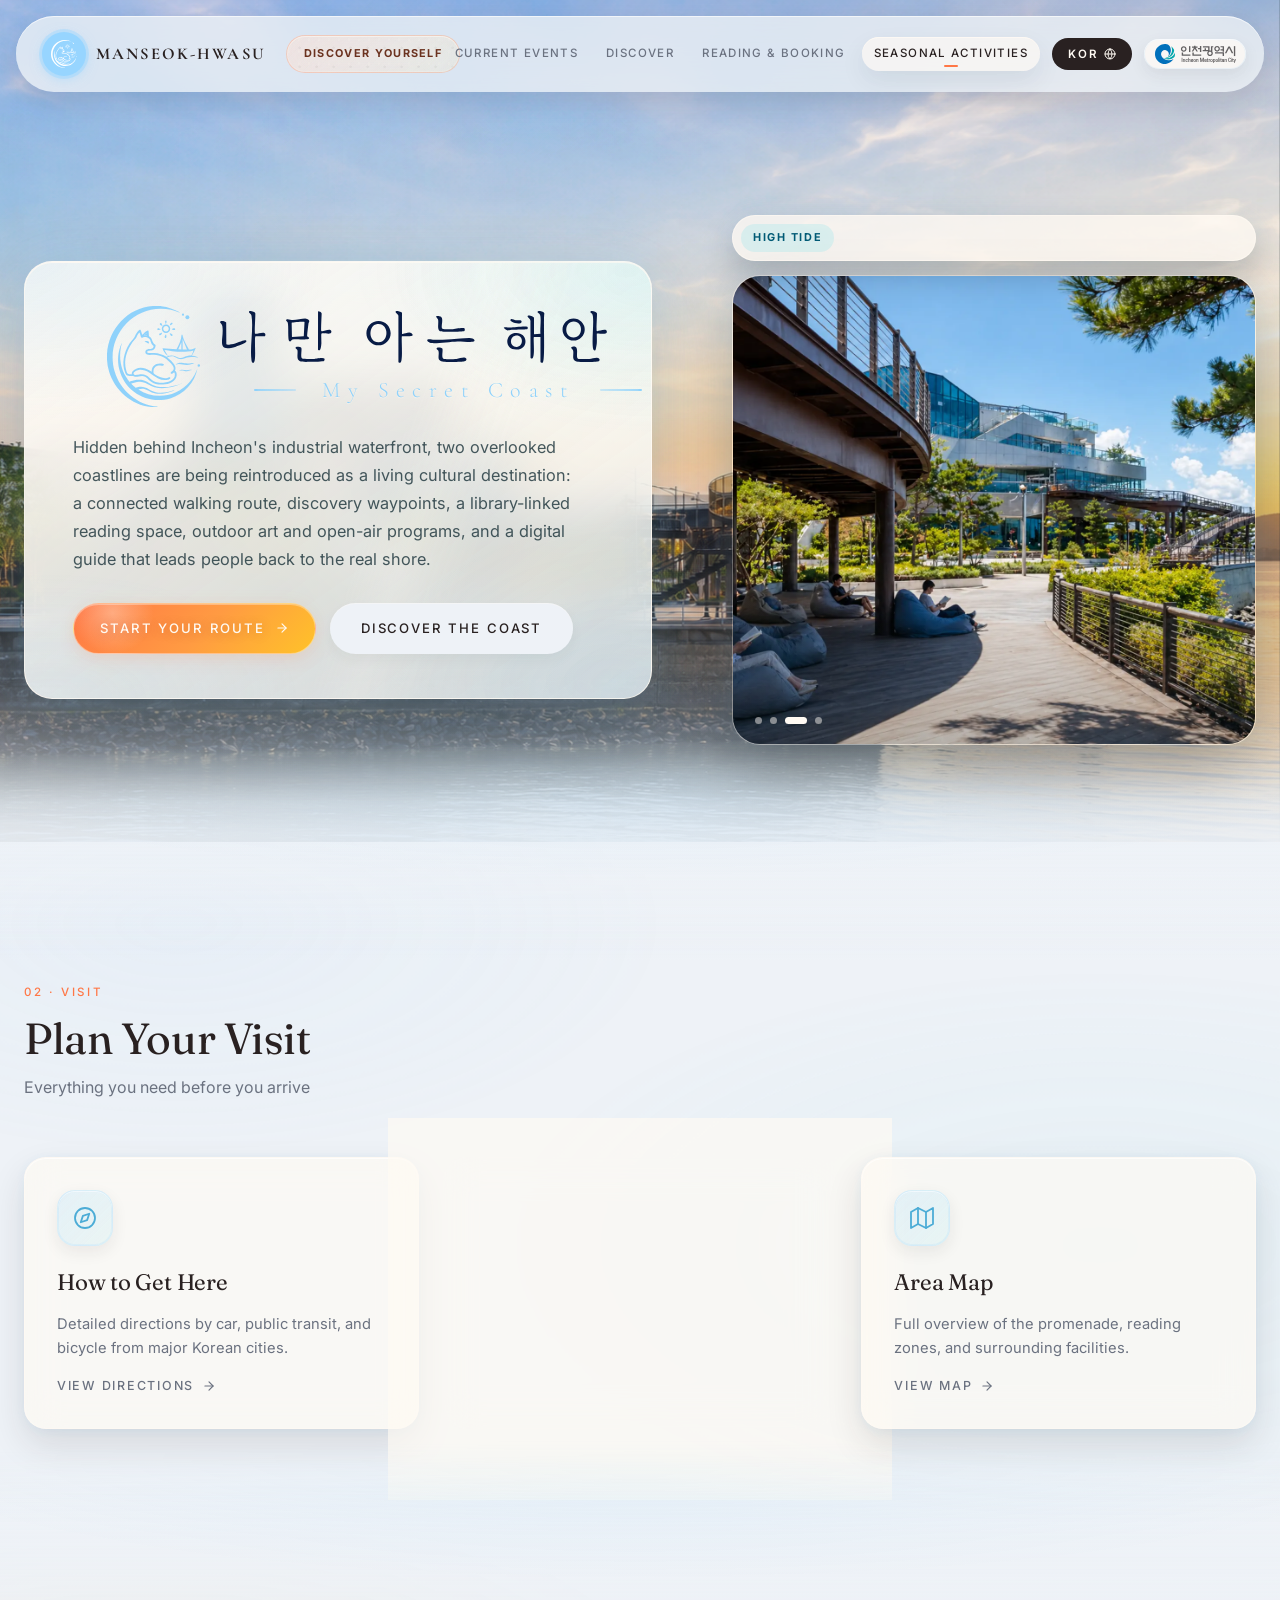
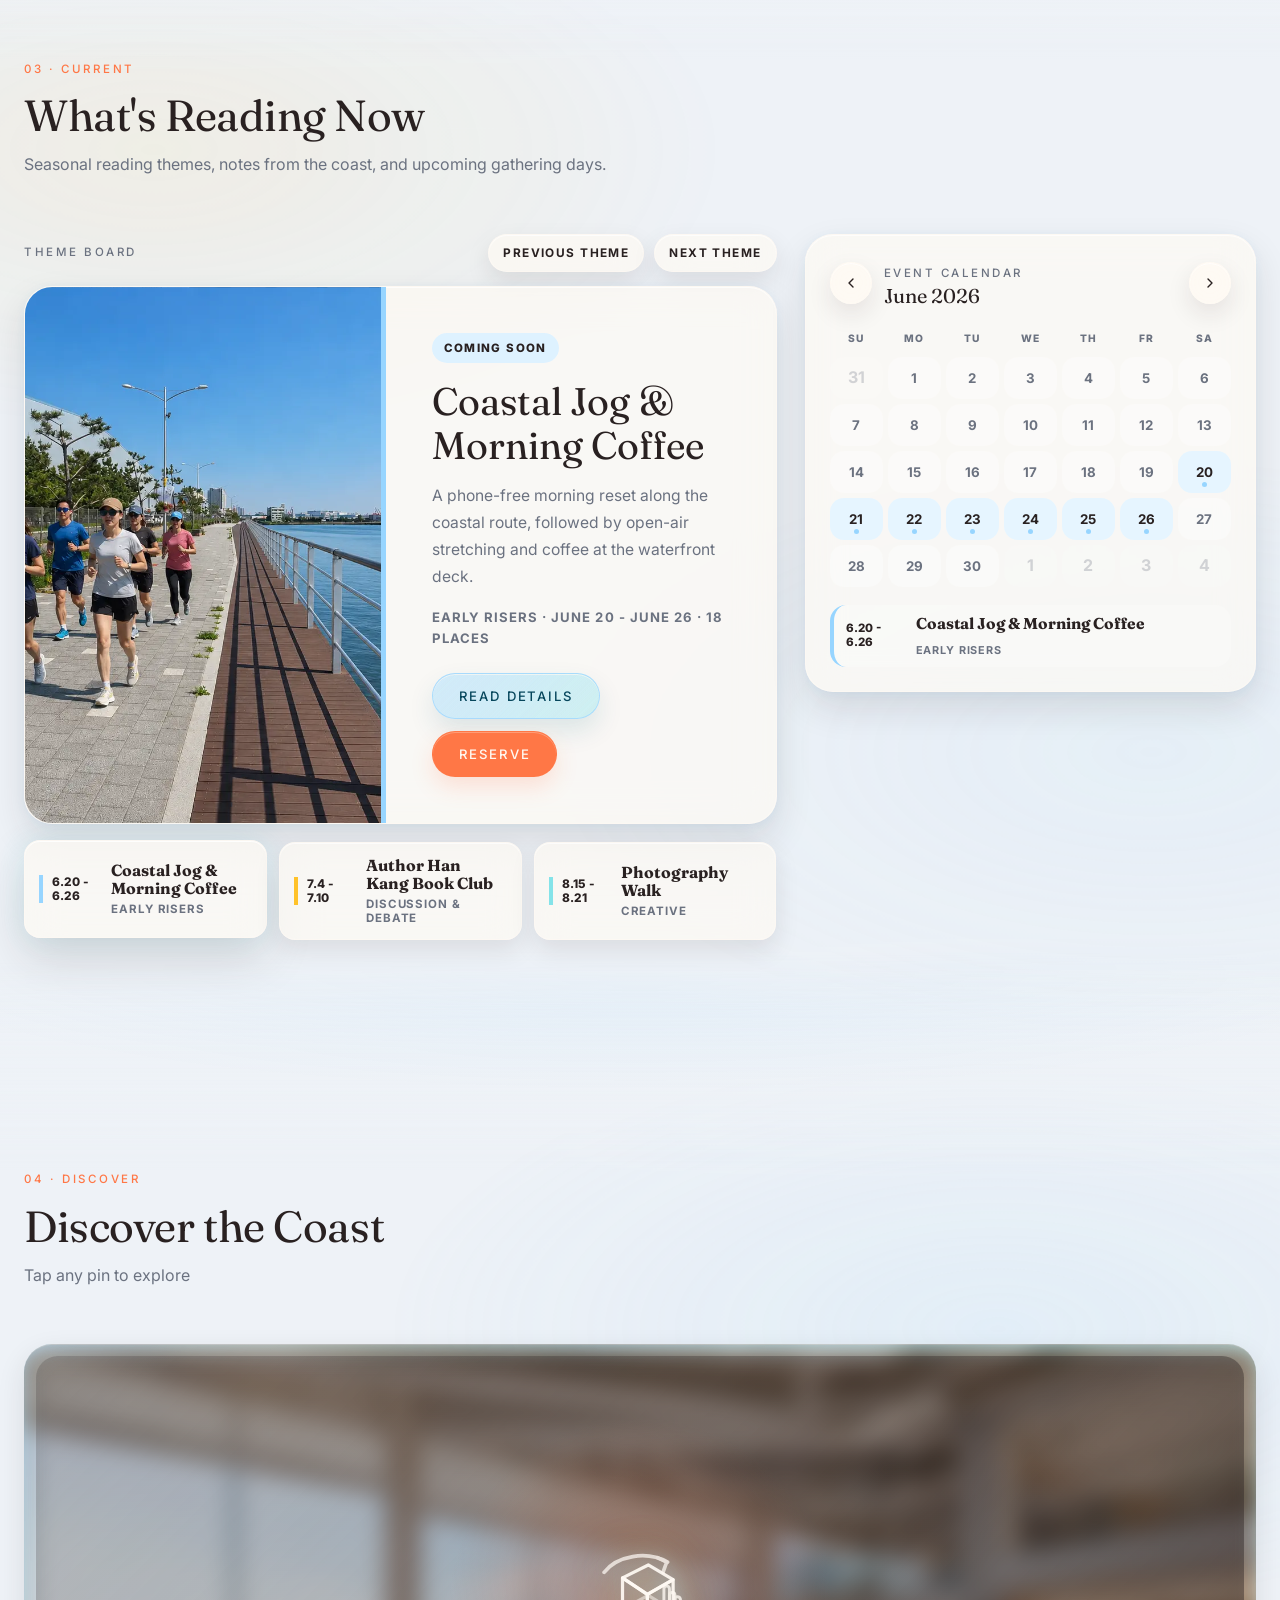
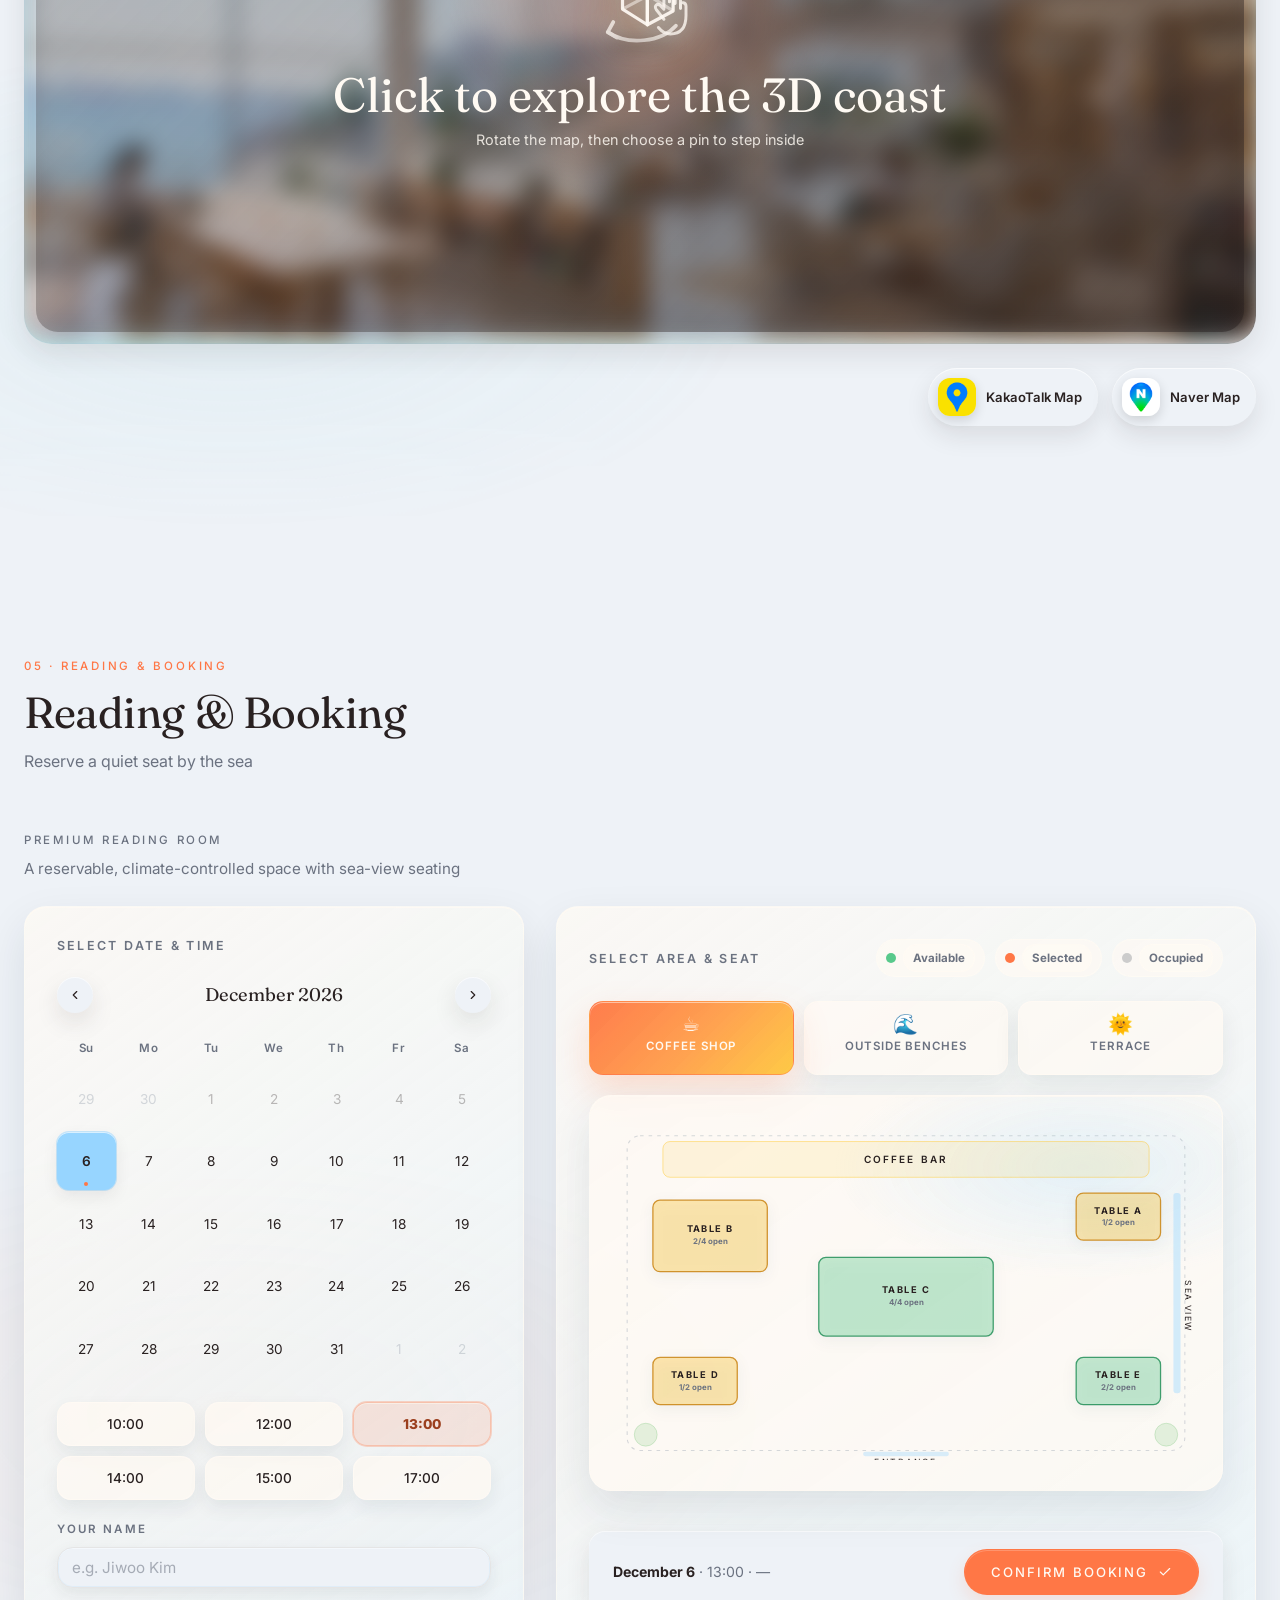
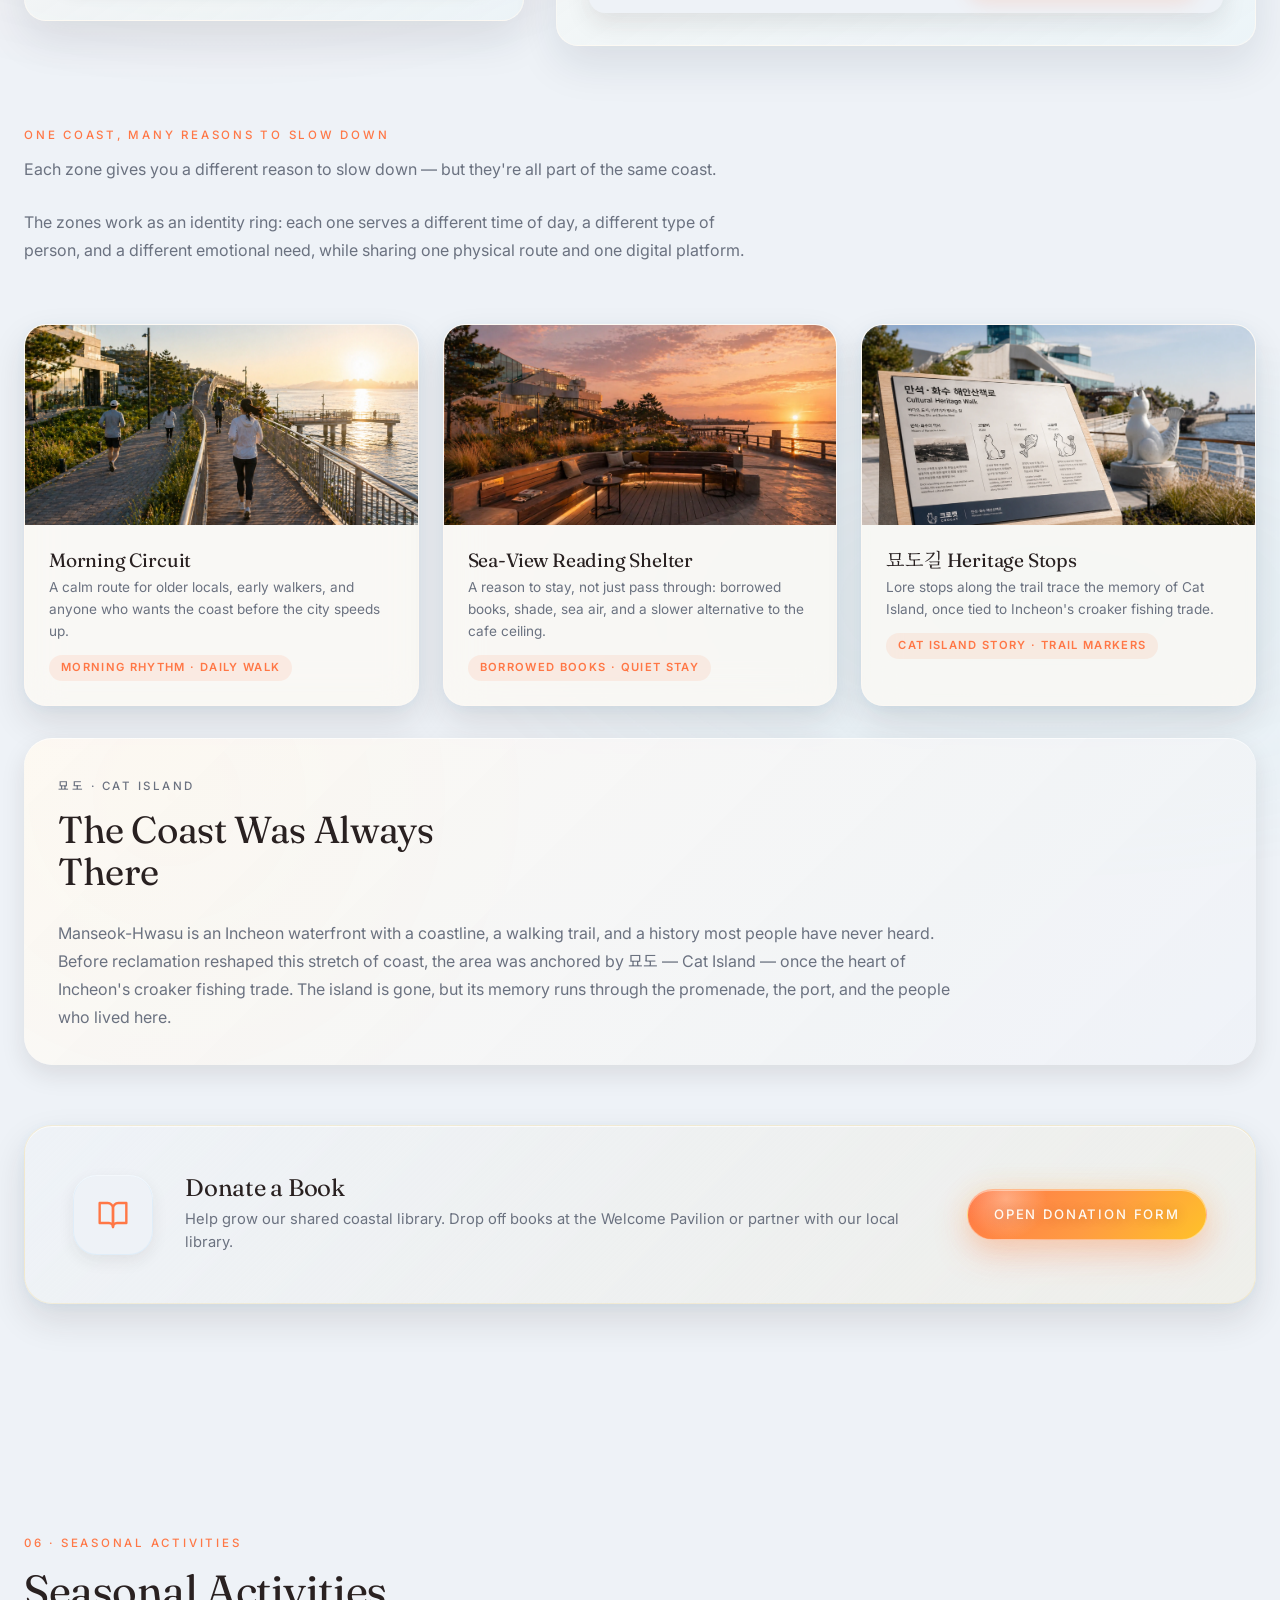
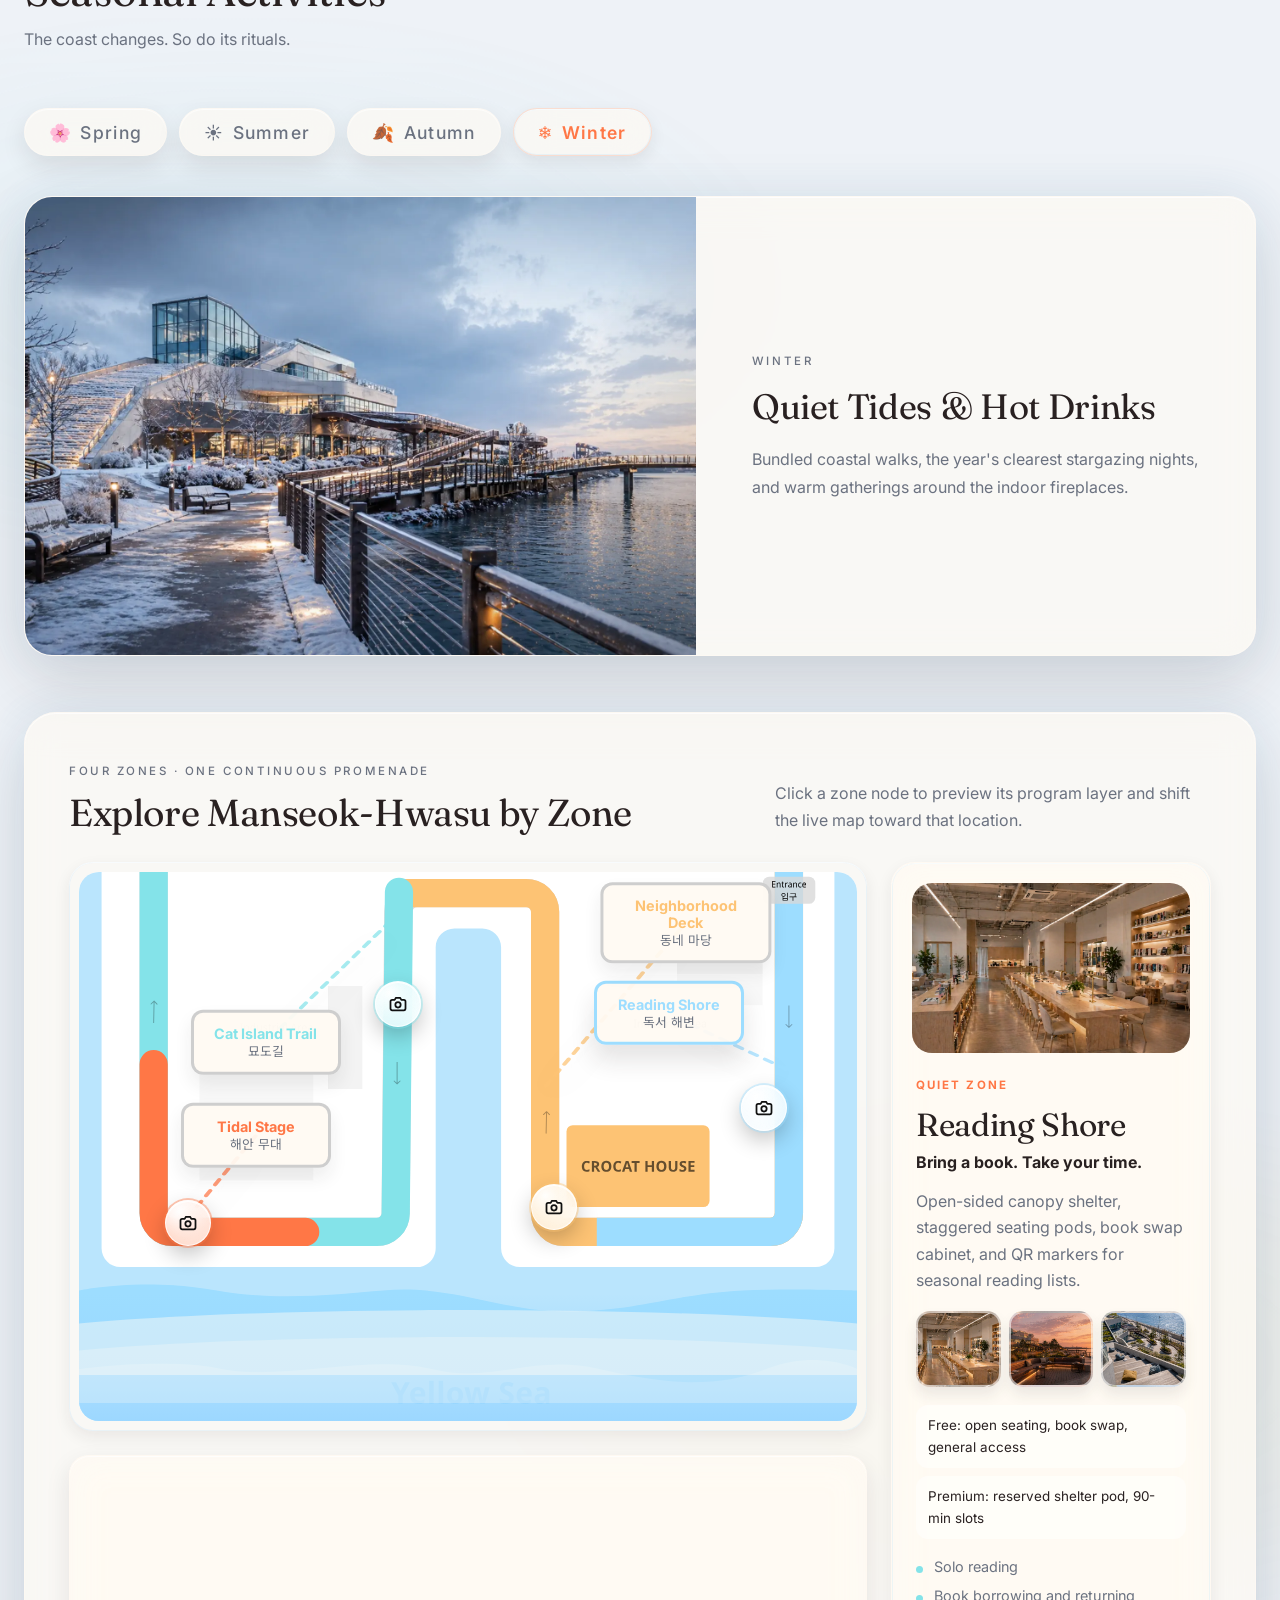
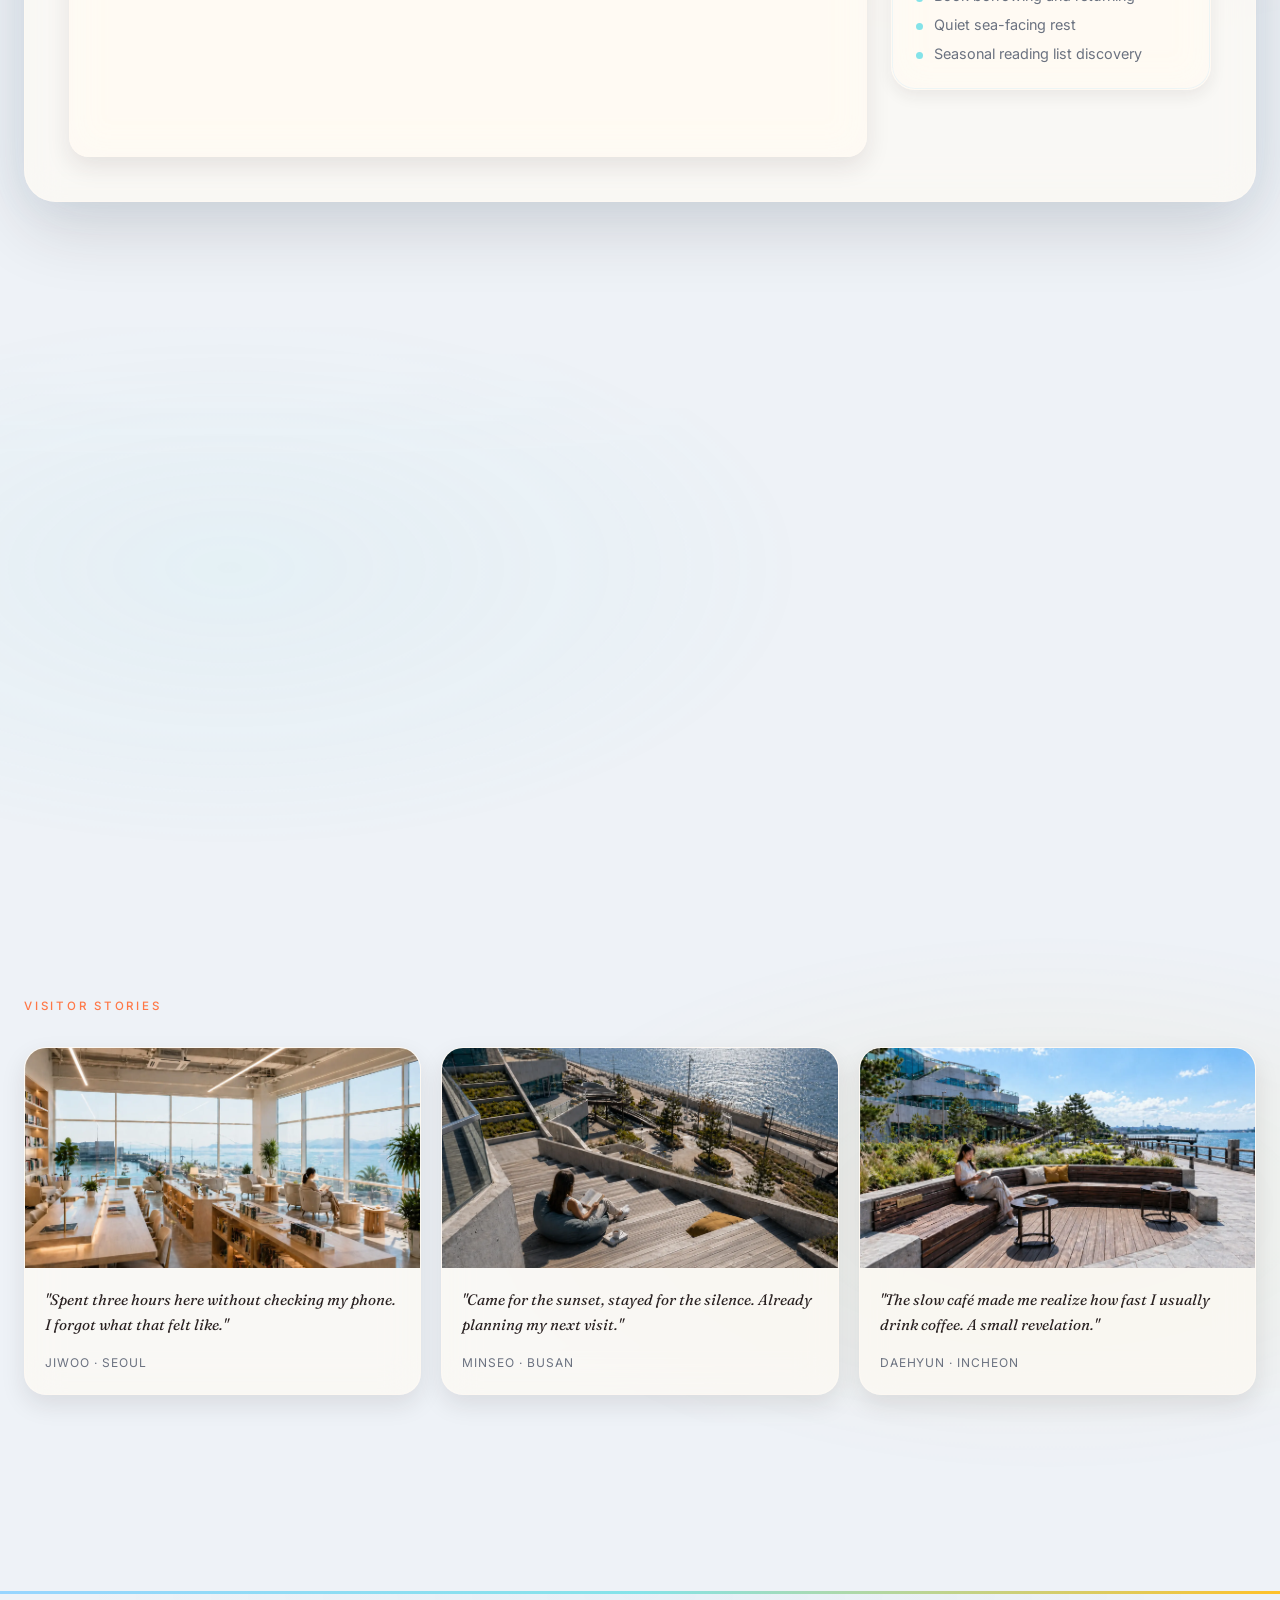
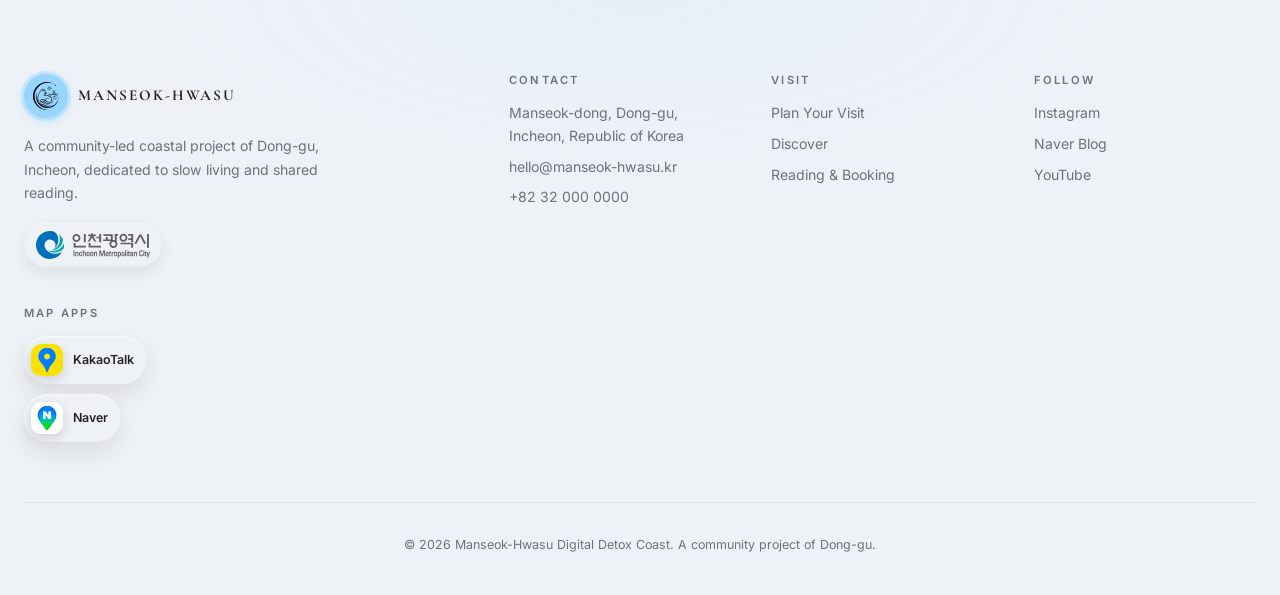
==== commit 4e2a9124: "Pre Gala Change 2.2" ====
--- a/index.html
+++ b/index.html
@@ -14,7 +14,7 @@
   <!-- Fonts -->
   <link rel="preconnect" href="https://fonts.googleapis.com" />
   <link rel="preconnect" href="https://fonts.gstatic.com" crossorigin />
-  <link rel="stylesheet" href="https://fonts.googleapis.com/css2?family=Cormorant+Garamond:wght@300&family=Fraunces:ital,wght@0,300;0,400;0,500;0,700;1,400&family=Inter:wght@400;500;600;700&family=Noto+Sans+KR:wght@400;500;600;700&family=Noto+Serif+KR:wght@400;500;700&display=swap" />
+  <link rel="stylesheet" href="https://fonts.googleapis.com/css2?family=Cormorant+Garamond:wght@300;600;700&family=Fraunces:ital,wght@0,300;0,400;0,500;0,700;1,400&family=Inter:wght@400;500;600;700&family=Noto+Sans+KR:wght@400;500;600;700&family=Noto+Serif+KR:wght@400;500;700&display=swap" />
 
   <!-- Stylesheets -->
   <link rel="stylesheet" href="css/main.css" />
--- a/css/main.css
+++ b/css/main.css
@@ -285,10 +285,10 @@
   min-width: 0;
 }
 .nav__brand-text strong {
-  font-family: var(--font-display);
-  font-size: 0.86rem;
-  letter-spacing: 0.14em;
-  font-weight: 600;
+  font-family: var(--font-logo-en);
+  font-size: 1.03rem;
+  letter-spacing: 0.13em;
+  font-weight: 700;
 }
 .nav__brand-text span {
   font-size: 0.6rem;
--- a/css/sections.css
+++ b/css/sections.css
@@ -78,6 +78,8 @@
 
 .hero__copy {
   position: relative;
+  width: 100%;
+  container-type: inline-size;
   isolation: isolate;
   animation: heroCopyIn 520ms cubic-bezier(0.2, 0.8, 0.2, 1) both;
   color: var(--ink);
@@ -203,13 +205,17 @@
   --hero-logo-ink: #8fd2fb;
   --hero-logo-text: #081b45;
   --hero-logo-rule: rgba(143, 210, 251, 0.9);
+  --hero-logo-size: clamp(86px, 8.2vw, 116px);
+  --hero-logo-gap: clamp(14px, 2vw, 26px);
+  --hero-wordmark-size: clamp(318px, 34vw, 445px);
   position: relative;
   display: flex;
   align-items: center;
   justify-content: center;
-  gap: clamp(18px, 3vw, 32px);
+  gap: var(--hero-logo-gap);
   max-width: 100%;
   width: 100%;
+  min-width: 0;
   letter-spacing: 0;
   margin-bottom: 26px;
   color: var(--hero-logo-text);
@@ -217,10 +223,18 @@
   animation: heroItemIn 520ms cubic-bezier(0.2, 0.8, 0.2, 1) 150ms both;
 }
 
+@supports (width: 1cqw) {
+  .hero__title {
+    --hero-logo-size: clamp(84px, 17.5cqw, 112px);
+    --hero-logo-gap: clamp(12px, 3.6cqw, 24px);
+    --hero-wordmark-size: clamp(318px, 66cqw, 445px);
+  }
+}
+
 .hero__logo-mark {
   position: relative;
-  flex: 0 0 clamp(92px, 10vw, 124px);
-  width: clamp(92px, 10vw, 124px);
+  flex: 0 0 var(--hero-logo-size);
+  width: var(--hero-logo-size);
   aspect-ratio: 259.09 / 281.11;
   background: var(--hero-logo-ink);
   filter: drop-shadow(0 18px 28px rgba(0, 120, 180, 0.16));
@@ -234,8 +248,9 @@
   justify-items: center;
   gap: clamp(10px, 1.35vw, 16px);
   min-width: 0;
-  flex: 1 1 min(68%, 500px);
-  max-width: min(68%, 500px);
+  flex: 1 1 auto;
+  width: min(var(--hero-wordmark-size), calc(100% - var(--hero-logo-size) - var(--hero-logo-gap)));
+  max-width: min(var(--hero-wordmark-size), calc(100% - var(--hero-logo-size) - var(--hero-logo-gap)));
 }
 
 .hero__title-ko {
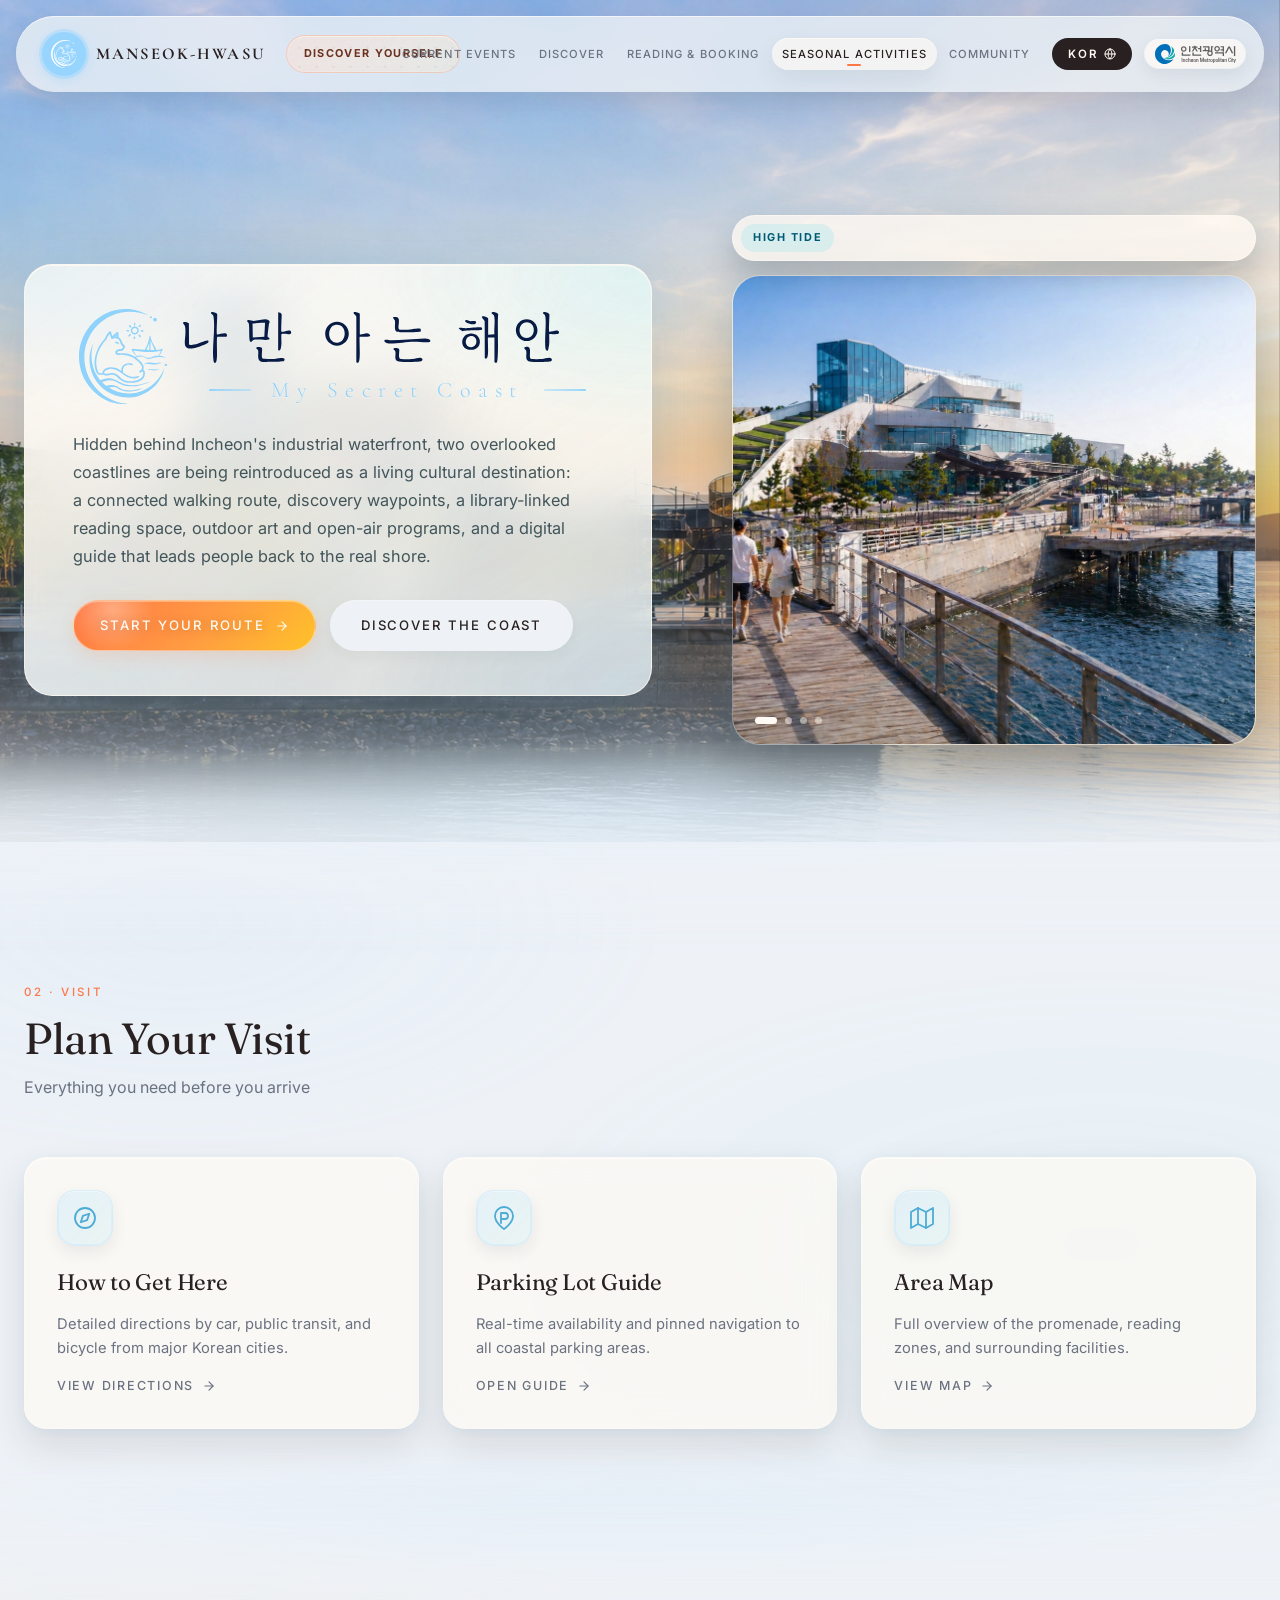
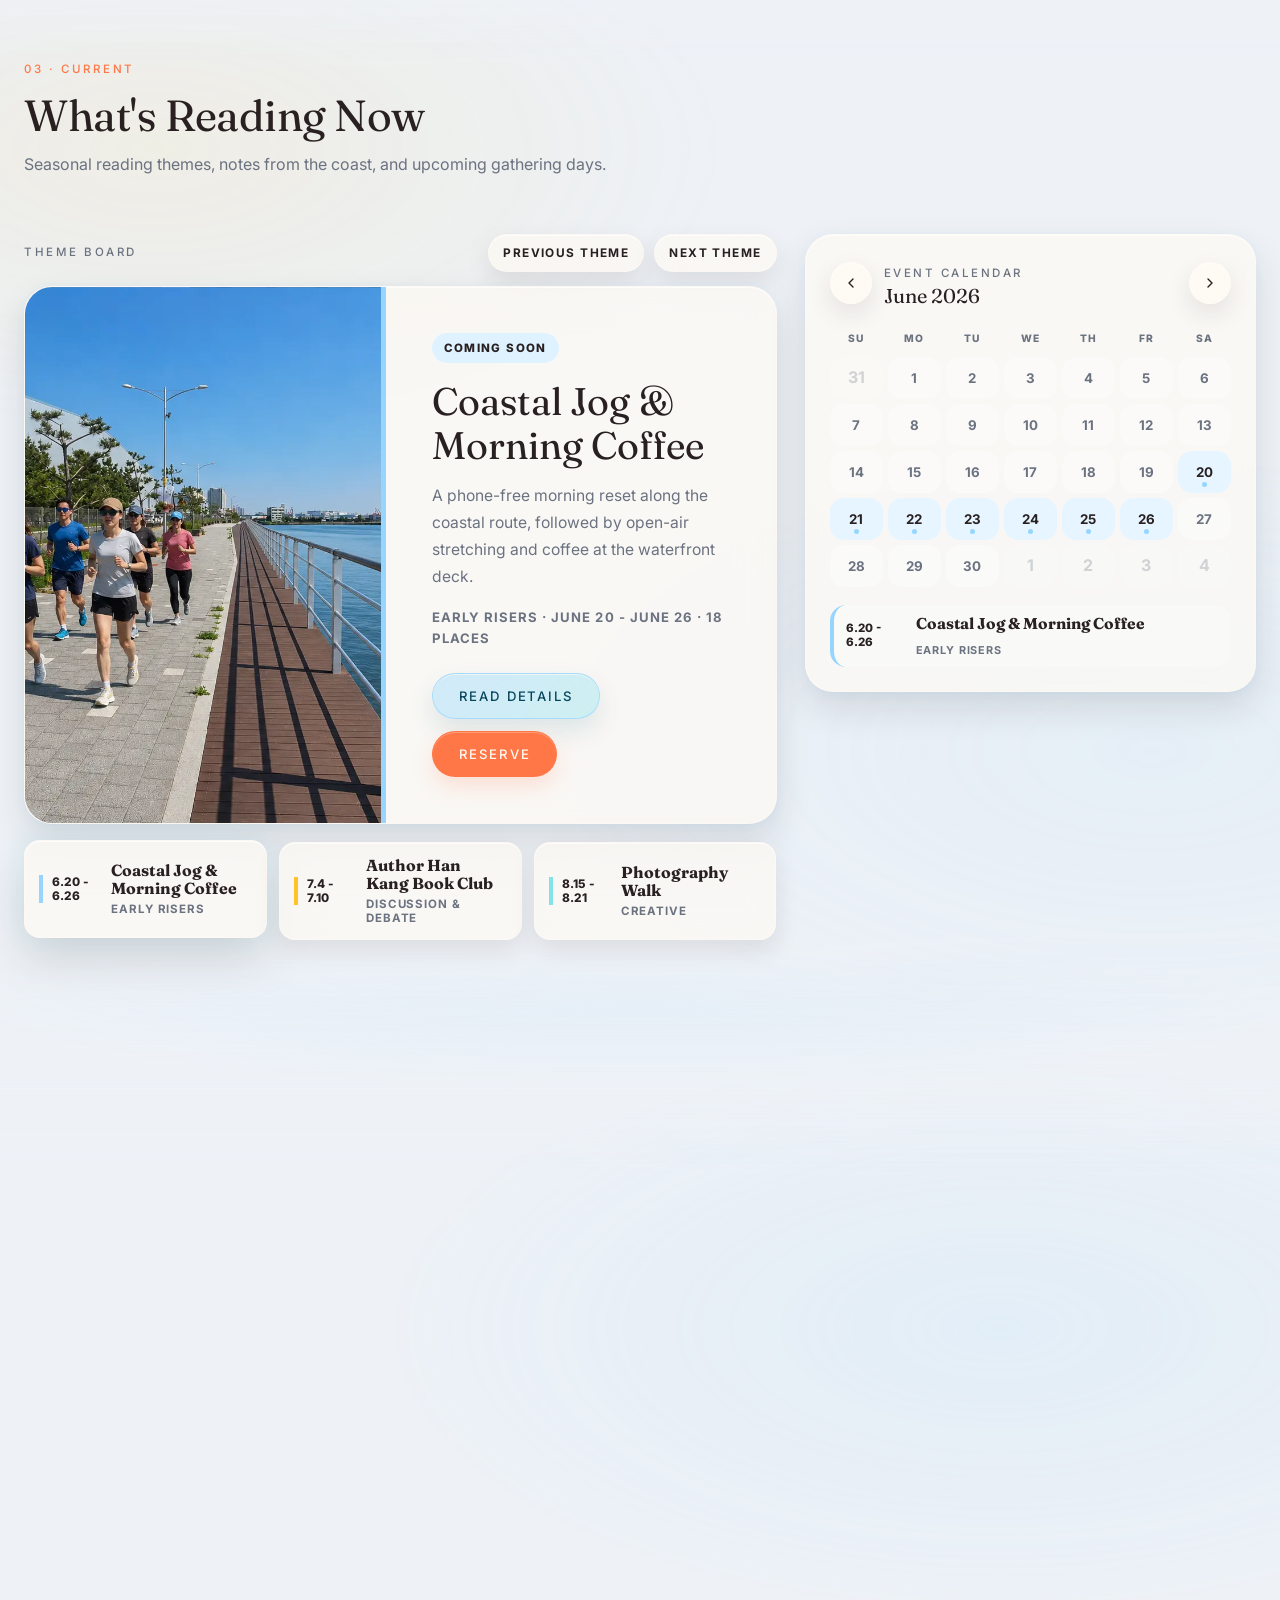
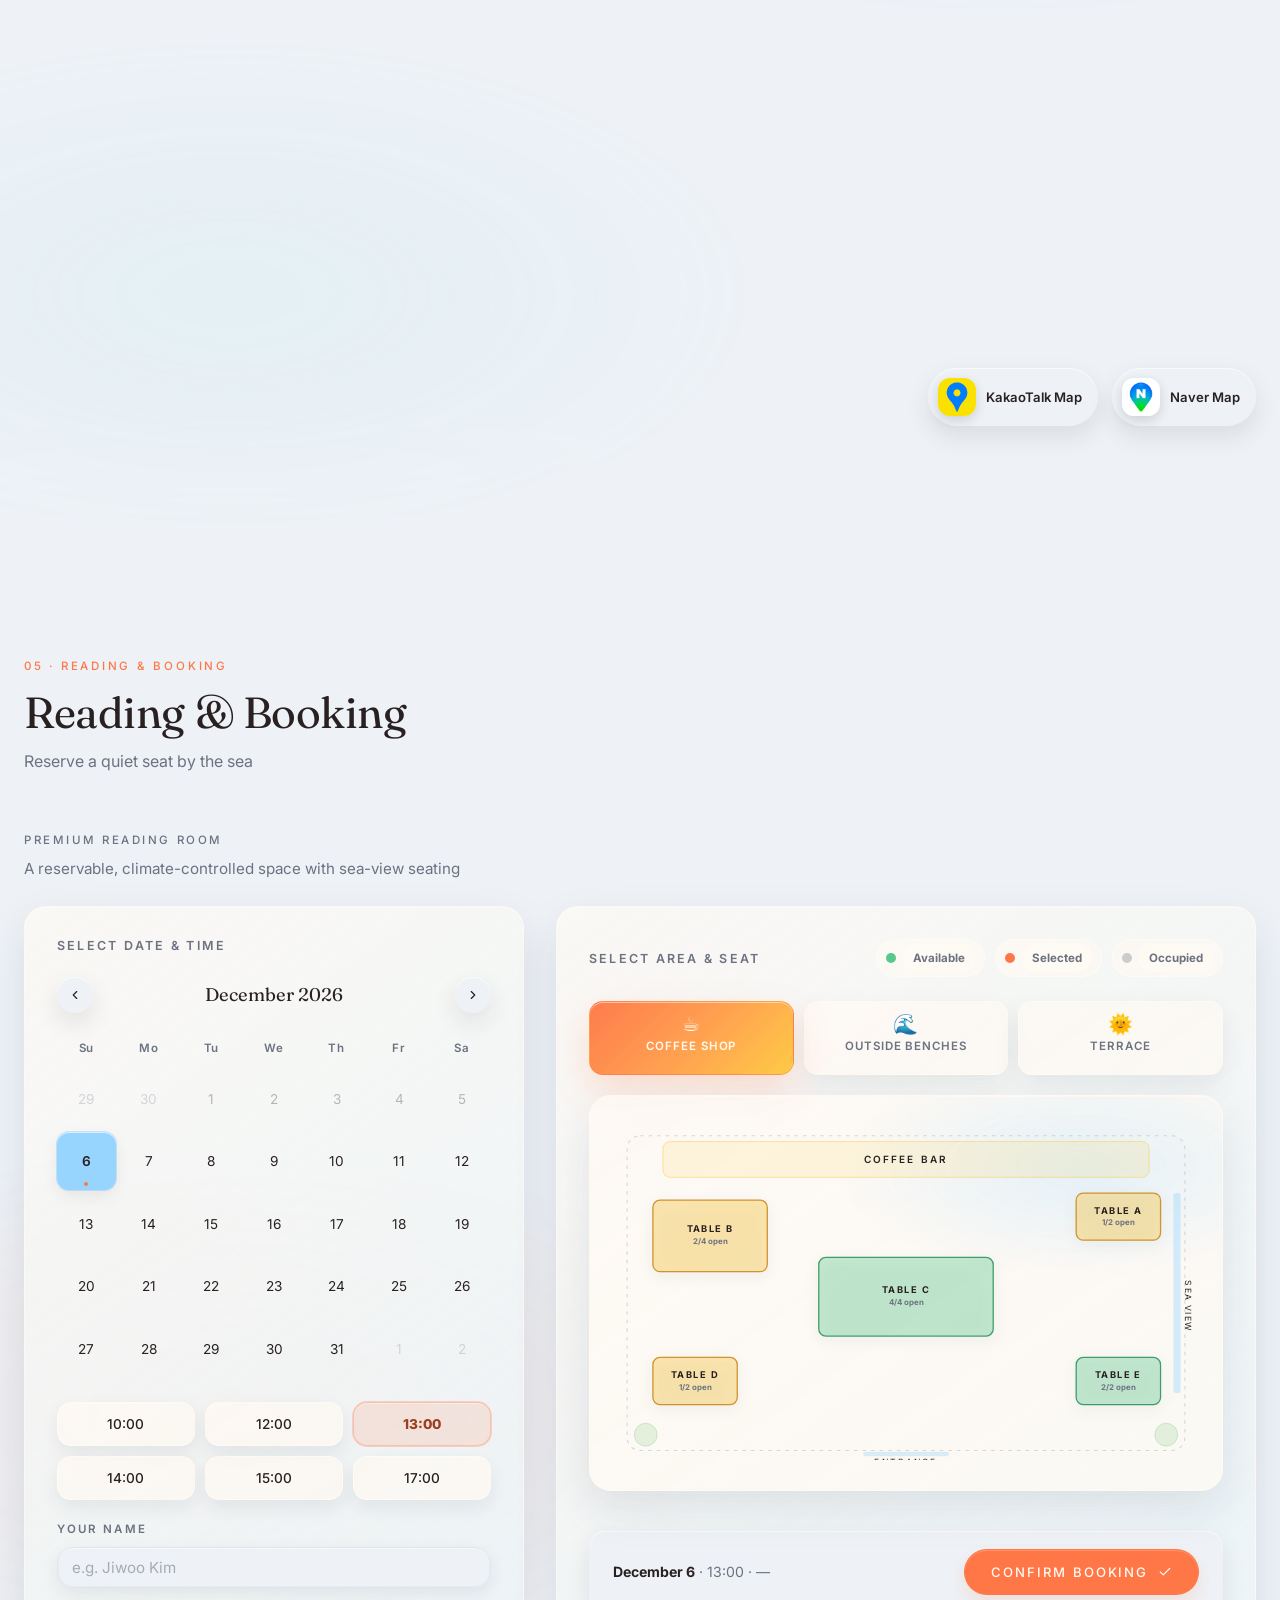
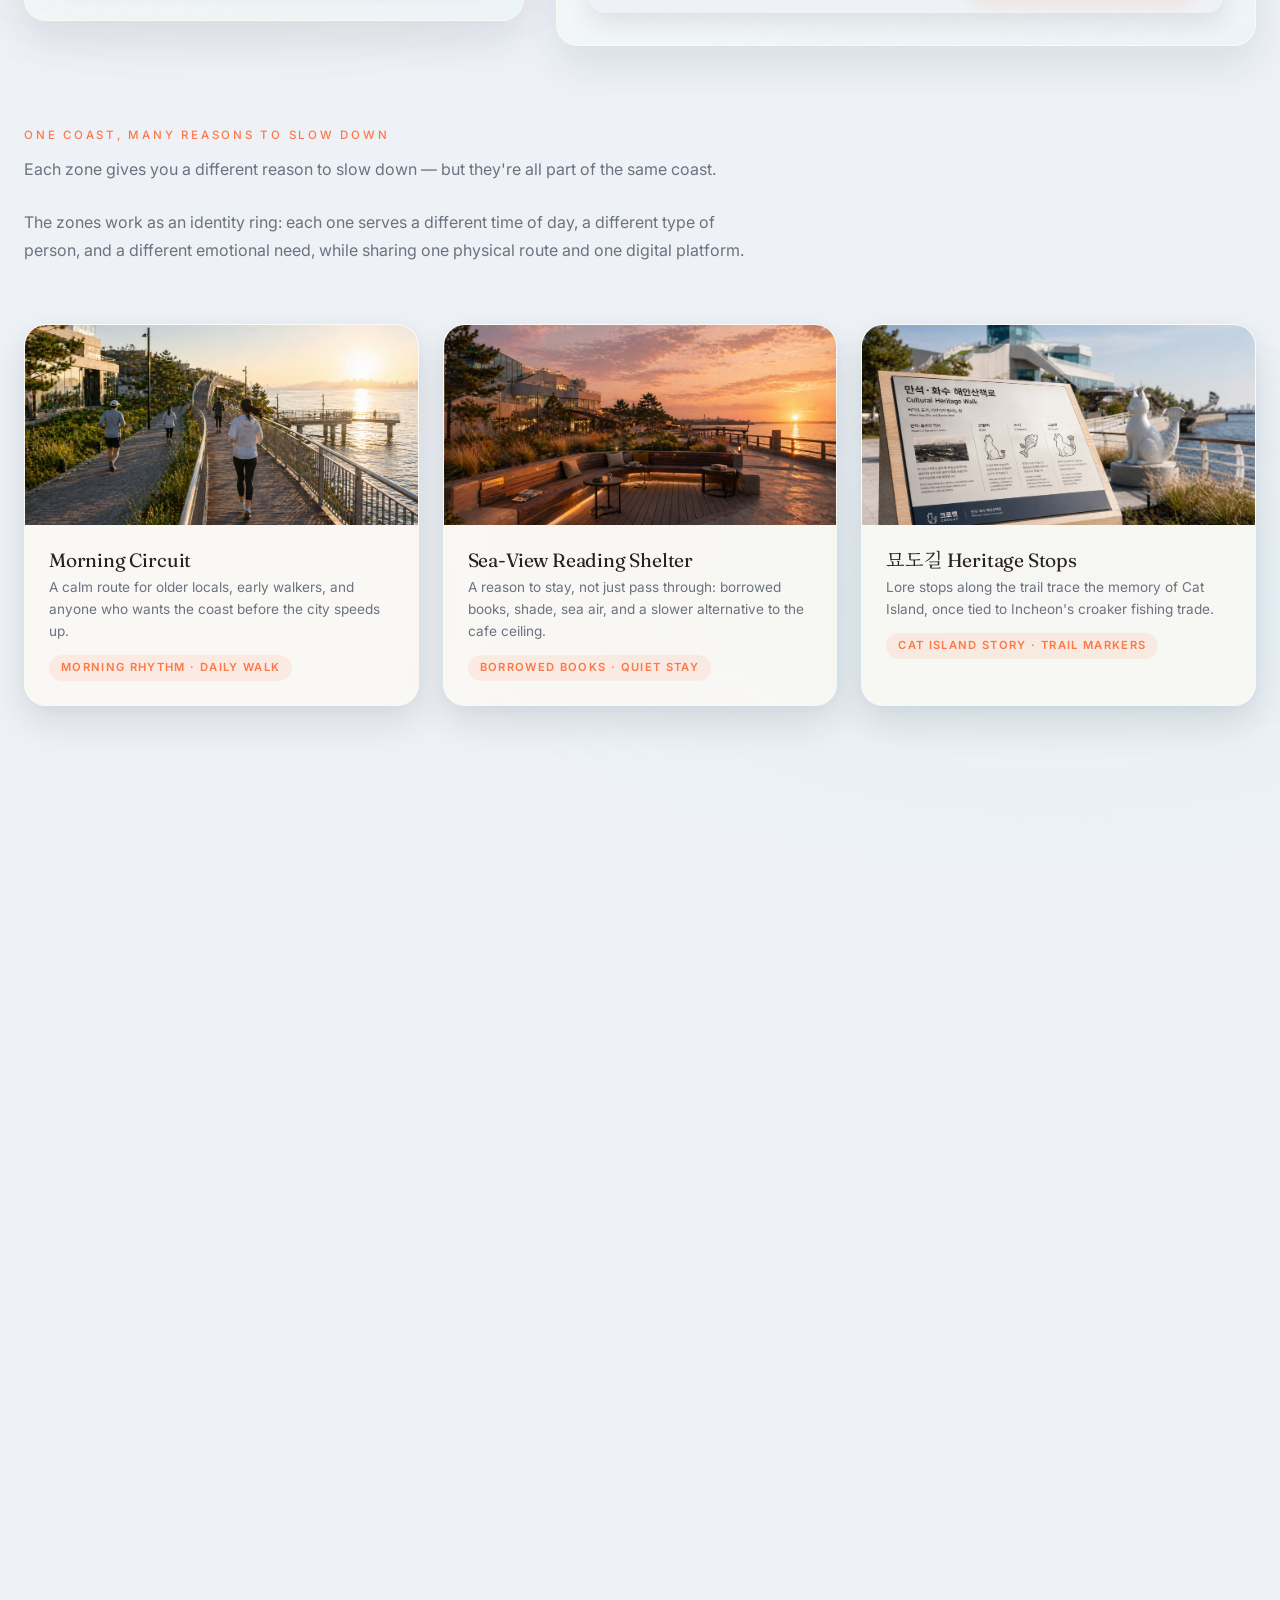
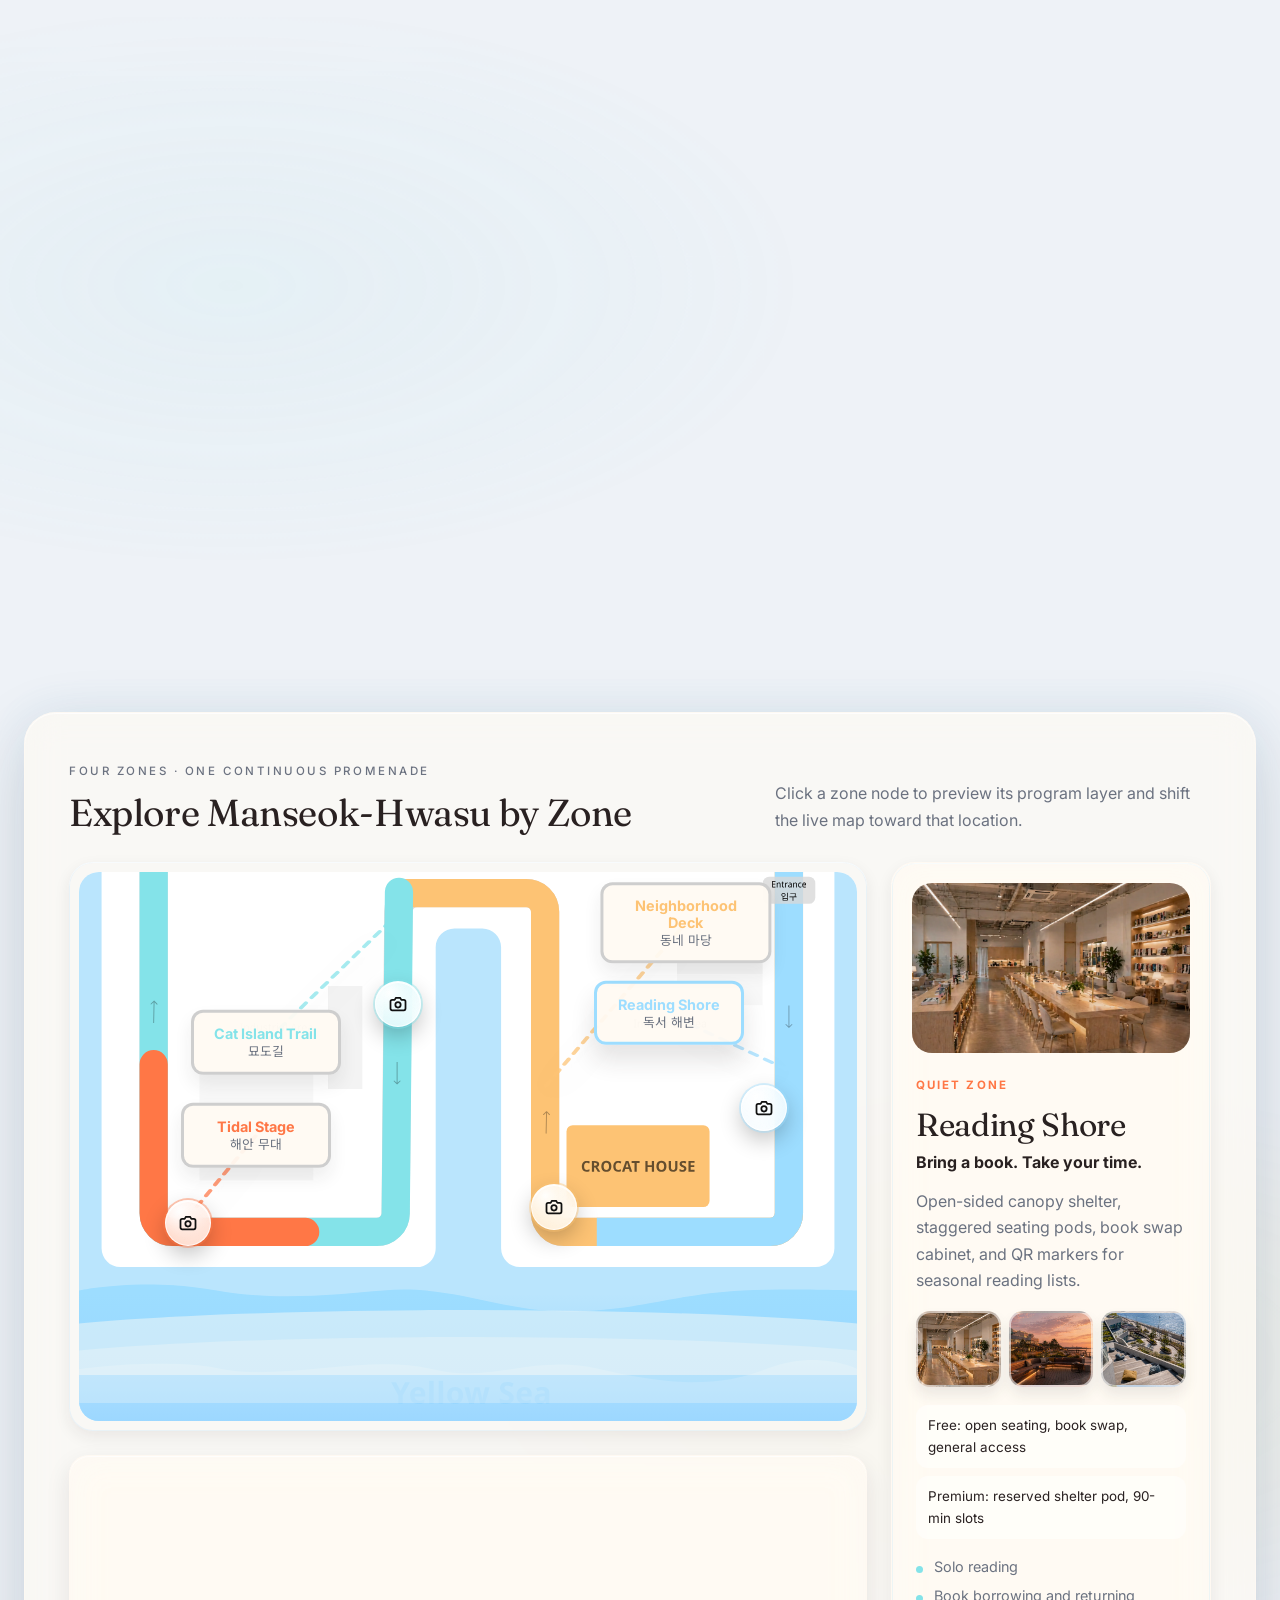
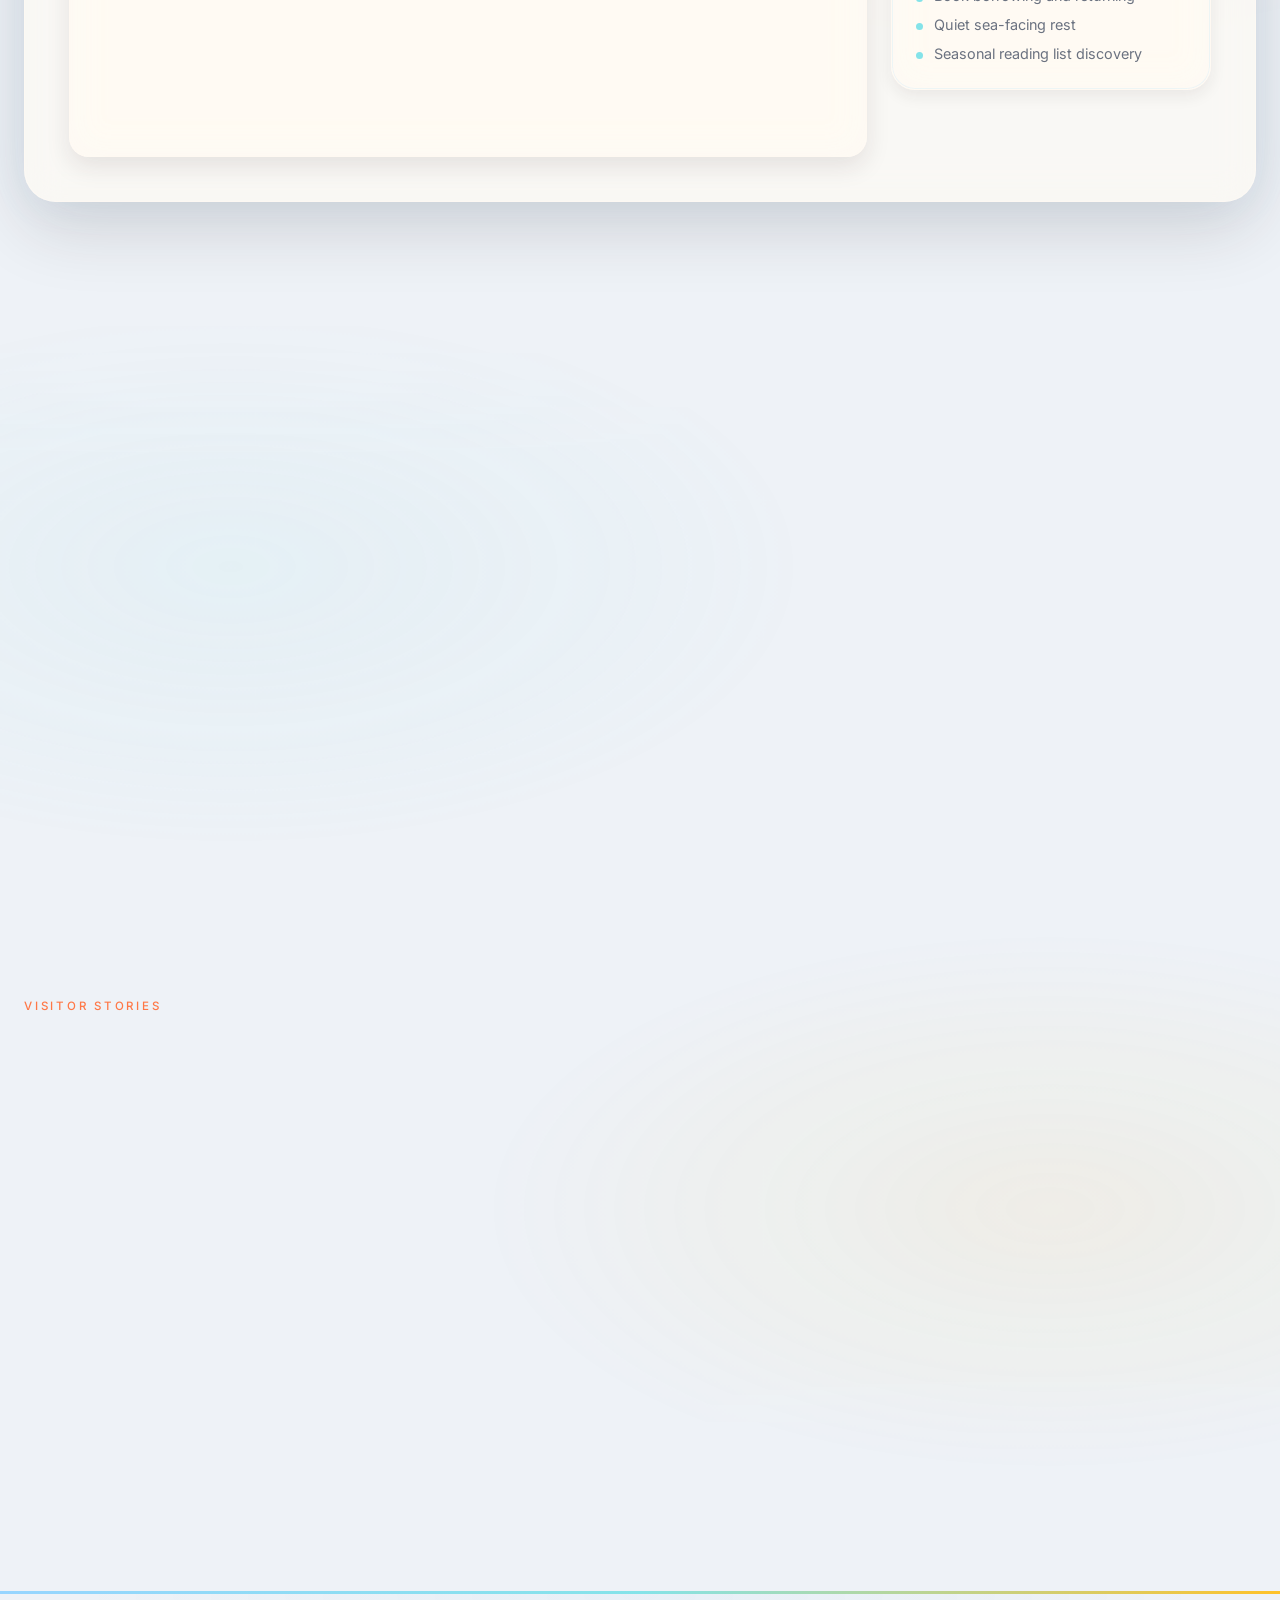
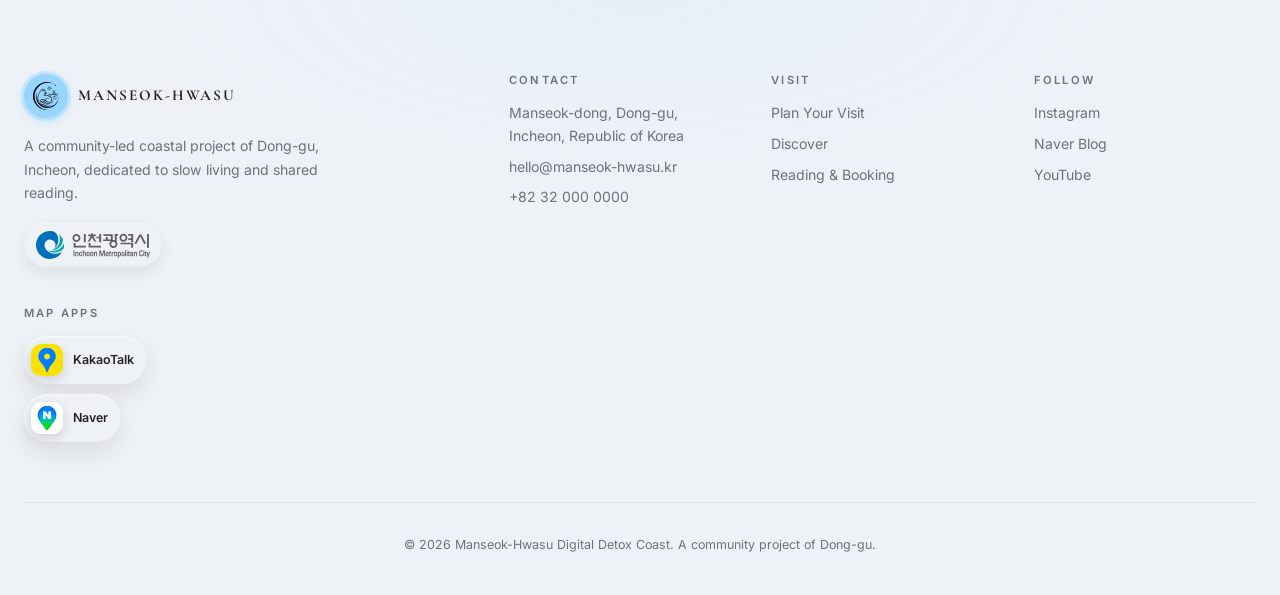
==== commit 225db146: "Pre Gala Change 3" ====
--- a/index.html
+++ b/index.html
@@ -48,6 +48,7 @@
     <li><a href="#discover"  class="nav__link" data-target="discover"  data-i18n="nav.discover">DISCOVER</a></li>
     <li><a href="#reading"   class="nav__link" data-target="reading"   data-i18n="nav.reading">READING &amp; BOOKING</a></li>
     <li><a href="#seasonal"  class="nav__link" data-target="seasonal"  data-i18n="nav.seasonal">SEASONAL ACTIVITIES</a></li>
+    <li><a href="community.html" class="nav__link" data-i18n="nav.community">COMMUNITY</a></li>
   </ul>
 
   <button class="nav__lang" aria-label="Switch language">
@@ -671,7 +672,7 @@
         </div>
         <h3 data-i18n="community.forum_title">Community Forum</h3>
         <p data-i18n="community.forum_description">Share photos, reading recommendations, and stories from your visit. Discover what locals love most about this coast.</p>
-        <a href="https://www.incheon.go.kr/en/index" class="btn" target="_blank" rel="noopener" data-incheon-link>
+        <a href="community.html" class="btn">
           <span data-i18n="community.forum_cta">Open Forum</span>
           <svg viewBox="0 0 24 24" fill="none" stroke="currentColor" stroke-width="2" stroke-linecap="round" stroke-linejoin="round"><line x1="5" y1="12" x2="19" y2="12"/><polyline points="12 5 19 12 12 19"/></svg>
         </a>
@@ -878,7 +879,7 @@
         <form class="event-reserve" data-event-reserve-form>
           <div>
             <span class="eyebrow">Reserve Your Place</span>
-            <p>This prototype does not save reservations yet. The fields are ready for a future database or form service.</p>
+            <p>Reservation interest is counted for planning, and personal details are not stored.</p>
           </div>
           <div class="event-reserve__grid">
             <label>
--- a/css/main.css
+++ b/css/main.css
@@ -299,7 +299,7 @@
 
 .nav__menu {
   display: flex;
-  gap: 4px;
+  gap: 2px;
   margin-left: auto;
   flex: 1 1 auto;
   justify-content: flex-end;
@@ -377,10 +377,10 @@
   display: inline-flex;
   align-items: center;
   justify-content: center;
-  padding: 10px 12px;
-  font-size: 0.72rem;
+  padding: 10px 10px;
+  font-size: 0.7rem;
   line-height: 1.15;
-  letter-spacing: 0.12em;
+  letter-spacing: 0.1em;
   font-weight: 500;
   color: var(--ink-muted);
   border-radius: var(--radius-pill);
@@ -538,11 +538,32 @@
     letter-spacing: 0.1em;
   }
   .nav__link {
-    padding-inline: 9px;
-    font-size: 0.68rem;
-    letter-spacing: 0.12em;
+    padding-inline: 8px;
+    font-size: 0.64rem;
+    letter-spacing: 0.08em;
   }
   .nav__lang { padding-inline: 13px; }
+}
+
+@media (max-width: 1120px) and (min-width: 981px) {
+  .nav {
+    width: min(100% - 24px, 1120px);
+    padding-inline: 14px;
+    gap: 8px;
+  }
+  .nav__survey { display: none; }
+  .nav__menu .nav__survey-mobile { display: flex; }
+  .nav__brand-text strong {
+    max-width: 170px;
+    overflow: hidden;
+    text-overflow: ellipsis;
+    white-space: nowrap;
+  }
+  .nav__link {
+    padding-inline: 7px;
+    font-size: 0.62rem;
+    letter-spacing: 0.06em;
+  }
 }
 
 @media (max-width: 980px) {
--- a/css/sections.css
+++ b/css/sections.css
@@ -205,17 +205,19 @@
   --hero-logo-ink: #8fd2fb;
   --hero-logo-text: #081b45;
   --hero-logo-rule: rgba(143, 210, 251, 0.9);
-  --hero-logo-size: clamp(86px, 8.2vw, 116px);
-  --hero-logo-gap: clamp(14px, 2vw, 26px);
-  --hero-wordmark-size: clamp(318px, 34vw, 445px);
+  --hero-logo-size: clamp(78px, 7.4vw, 102px);
+  --hero-logo-gap: clamp(12px, 1.5vw, 18px);
+  --hero-wordmark-size: clamp(300px, 30vw, 372px);
   position: relative;
   display: flex;
   align-items: center;
   justify-content: center;
   gap: var(--hero-logo-gap);
-  max-width: 100%;
-  width: 100%;
+  left: -32px;
+  max-width: min(100%, 458px);
+  width: min(100%, 458px);
   min-width: 0;
+  margin-inline: auto;
   letter-spacing: 0;
   margin-bottom: 26px;
   color: var(--hero-logo-text);
@@ -225,9 +227,9 @@
 
 @supports (width: 1cqw) {
   .hero__title {
-    --hero-logo-size: clamp(84px, 17.5cqw, 112px);
-    --hero-logo-gap: clamp(12px, 3.6cqw, 24px);
-    --hero-wordmark-size: clamp(318px, 66cqw, 445px);
+    --hero-logo-size: clamp(78px, 16.5cqw, 102px);
+    --hero-logo-gap: clamp(12px, 3cqw, 18px);
+    --hero-wordmark-size: clamp(300px, 66cqw, 372px);
   }
 }
 
@@ -268,8 +270,8 @@
   display: grid;
   grid-template-columns: minmax(42px, 1fr) auto minmax(42px, 1fr);
   align-items: center;
-  gap: clamp(14px, 2.25vw, 26px);
-  width: 82%;
+  gap: clamp(12px, 1.7vw, 20px);
+  width: 86%;
   color: var(--hero-logo-ink);
 }
 
@@ -5222,6 +5224,339 @@
 
 @media (max-width: 860px) { .stories { grid-template-columns: 1fr 1fr; } }
 @media (max-width: 580px) { .stories { grid-template-columns: 1fr; } }
+
+/* Live community forum */
+.community-page {
+  min-height: 100vh;
+  padding: 116px 0 72px;
+  background:
+    radial-gradient(circle at 12% 8%, rgba(151, 213, 255, 0.18), transparent 34%),
+    radial-gradient(circle at 92% 72%, rgba(132, 227, 233, 0.14), transparent 34%),
+    linear-gradient(180deg, rgba(238, 242, 247, 0.72), rgba(238, 242, 247, 0.94));
+}
+.community-page__shell {
+  position: relative;
+}
+.community-page__toolbar {
+  display: flex;
+  justify-content: space-between;
+  align-items: center;
+  margin-bottom: 24px;
+}
+.community-page__head {
+  max-width: 760px;
+  margin-bottom: 30px;
+}
+.community-page__head h1 {
+  font-size: clamp(2.4rem, 6vw, 5.1rem);
+  line-height: 0.95;
+  margin-top: 10px;
+}
+.community-page__head p {
+  max-width: 620px;
+  margin-top: 16px;
+  color: var(--ink-muted);
+  line-height: 1.75;
+}
+.community-page .community-forum {
+  padding: 0;
+}
+
+.community-modal {
+  position: fixed;
+  inset: 0;
+  z-index: 220;
+  display: flex;
+  align-items: center;
+  justify-content: center;
+  padding: 24px;
+  opacity: 0;
+  pointer-events: none;
+  transition: opacity 320ms ease;
+}
+.community-modal.is-open {
+  opacity: 1;
+  pointer-events: auto;
+}
+.community-modal__overlay {
+  position: absolute;
+  inset: 0;
+  background: rgba(41, 33, 33, 0.48);
+  backdrop-filter: blur(10px);
+  -webkit-backdrop-filter: blur(10px);
+}
+.community-modal__content {
+  position: relative;
+  width: min(1120px, 100%);
+  max-height: min(88vh, 820px);
+  overflow: auto;
+  border-radius: var(--radius-xl);
+  background:
+    radial-gradient(circle at 8% 12%, rgba(151, 213, 255, 0.16), transparent 32%),
+    radial-gradient(circle at 100% 72%, rgba(132, 227, 233, 0.13), transparent 34%),
+    rgba(255, 250, 243, 0.86);
+  border: 1px solid rgba(255, 250, 243, 0.64);
+  box-shadow: 0 34px 90px rgba(16, 43, 54, 0.24);
+  transform: translateY(18px) scale(0.98);
+  transition: transform 360ms ease;
+}
+.community-modal.is-open .community-modal__content {
+  transform: translateY(0) scale(1);
+}
+.community-modal__close {
+  position: sticky;
+  top: 14px;
+  left: calc(100% - 52px);
+  z-index: 4;
+  width: 38px;
+  height: 38px;
+  margin: 14px 14px -52px auto;
+  border-radius: 50%;
+  background: rgba(255, 250, 243, 0.82);
+  box-shadow: var(--neo-raised-sm);
+  display: grid;
+  place-items: center;
+  color: var(--ink-muted);
+}
+.community-modal__close svg { width: 16px; height: 16px; }
+.community-forum {
+  display: grid;
+  grid-template-columns: 300px minmax(0, 1fr);
+  gap: 24px;
+  padding: 32px;
+}
+.community-profile,
+.community-forum__main,
+.community-stats {
+  border-radius: var(--radius-lg);
+  background: rgba(255, 250, 243, 0.7);
+  border: 1px solid rgba(255, 250, 243, 0.58);
+  box-shadow: var(--neo-raised-sm);
+  backdrop-filter: blur(18px) saturate(1.08);
+  -webkit-backdrop-filter: blur(18px) saturate(1.08);
+}
+.community-profile { padding: 22px; }
+.community-profile__preview {
+  display: flex;
+  align-items: center;
+  gap: 14px;
+  margin: 14px 0 20px;
+}
+.community-profile__preview img {
+  width: 68px;
+  height: 68px;
+  border-radius: 22px;
+  object-fit: cover;
+  box-shadow: 0 0 0 6px rgba(151, 213, 255, 0.18);
+}
+.community-profile__preview strong {
+  display: block;
+  font-family: var(--font-display);
+  font-size: 1.15rem;
+  color: var(--ink);
+  line-height: 1.1;
+}
+.community-profile__preview span,
+.community-admin__status {
+  display: block;
+  margin-top: 4px;
+  color: var(--ink-muted);
+  font-size: 0.78rem;
+  line-height: 1.5;
+}
+.community-profile__form,
+.community-admin__login,
+.community-comment-form {
+  display: flex;
+  flex-direction: column;
+  gap: 12px;
+}
+.community-profile label span {
+  display: block;
+  margin-bottom: 6px;
+  font-size: 0.68rem;
+  font-weight: 700;
+  letter-spacing: 0.14em;
+  text-transform: uppercase;
+  color: var(--ink-muted);
+}
+.community-profile input,
+.community-admin input,
+.community-comment-form textarea {
+  width: 100%;
+  border: 0;
+  border-radius: 18px;
+  padding: 13px 15px;
+  color: var(--ink);
+  background: rgba(255, 255, 255, 0.74);
+  box-shadow: var(--neo-pressed);
+  font: inherit;
+  outline: none;
+}
+.community-comment-form textarea {
+  min-height: 96px;
+  resize: vertical;
+  line-height: 1.55;
+}
+.community-cats {
+  display: grid;
+  grid-template-columns: repeat(4, 1fr);
+  gap: 9px;
+}
+.community-cat {
+  aspect-ratio: 1;
+  border-radius: 16px;
+  overflow: hidden;
+  background: rgba(255, 250, 243, 0.72);
+  box-shadow: var(--neo-pressed);
+  border: 2px solid transparent;
+  transition: transform var(--transition), border-color var(--transition), box-shadow var(--transition);
+}
+.community-cat img {
+  width: 100%;
+  height: 100%;
+  object-fit: cover;
+  display: block;
+}
+.community-cat.is-active {
+  border-color: rgba(132, 227, 233, 0.86);
+  box-shadow: 0 0 0 5px rgba(132, 227, 233, 0.18);
+}
+.community-cat:hover { transform: translateY(-2px); }
+.community-admin {
+  margin-top: 22px;
+  padding-top: 18px;
+  border-top: 1px solid rgba(16, 43, 54, 0.08);
+}
+.community-forum__main,
+.community-stats {
+  padding: 26px;
+}
+.community-stats {
+  grid-column: 2;
+}
+.community-forum__head {
+  display: flex;
+  align-items: flex-start;
+  justify-content: space-between;
+  gap: 18px;
+  margin-bottom: 18px;
+}
+.community-forum__head h2 {
+  font-size: clamp(1.7rem, 3vw, 2.35rem);
+  line-height: 1;
+}
+.community-comment-list {
+  display: flex;
+  flex-direction: column;
+  gap: 12px;
+  margin-top: 18px;
+}
+.community-comment {
+  display: grid;
+  grid-template-columns: 46px minmax(0, 1fr) auto;
+  gap: 12px;
+  align-items: flex-start;
+  padding: 14px;
+  border-radius: 18px;
+  background: rgba(255, 255, 255, 0.56);
+  box-shadow: var(--neo-pressed);
+}
+.community-comment img {
+  width: 46px;
+  height: 46px;
+  border-radius: 15px;
+  object-fit: cover;
+}
+.community-comment strong {
+  color: var(--ink);
+  font-size: 0.94rem;
+}
+.community-comment time {
+  display: block;
+  margin-top: 2px;
+  color: var(--ink-muted);
+  font-size: 0.72rem;
+}
+.community-comment p {
+  margin-top: 7px;
+  color: var(--ink-muted);
+  line-height: 1.58;
+}
+.community-comment__delete {
+  width: 32px;
+  height: 32px;
+  border-radius: 50%;
+  color: var(--ink-muted);
+  background: rgba(255, 250, 243, 0.72);
+  box-shadow: var(--neo-raised-sm);
+}
+.community-stat-grid {
+  display: grid;
+  grid-template-columns: repeat(3, 1fr);
+  gap: 12px;
+}
+.community-stat {
+  padding: 16px;
+  border-radius: 18px;
+  background: rgba(255, 255, 255, 0.58);
+  box-shadow: var(--neo-pressed);
+}
+.community-stat span {
+  display: block;
+  color: var(--ink-muted);
+  font-size: 0.68rem;
+  font-weight: 700;
+  letter-spacing: 0.12em;
+  text-transform: uppercase;
+}
+.community-stat strong {
+  display: block;
+  margin-top: 8px;
+  font-family: var(--font-display);
+  font-size: 1.7rem;
+  color: var(--ink);
+}
+.community-section-stats {
+  display: grid;
+  gap: 9px;
+  margin-top: 16px;
+}
+.community-section-stat {
+  display: grid;
+  grid-template-columns: minmax(110px, 1fr) auto auto;
+  gap: 12px;
+  padding: 12px 14px;
+  border-radius: 14px;
+  background: rgba(255, 255, 255, 0.46);
+  color: var(--ink-muted);
+  font-size: 0.84rem;
+}
+
+@media (max-width: 900px) {
+  .community-page { padding-top: 104px; }
+  .community-modal { padding: 12px; }
+  .community-modal__content { max-height: 92vh; border-radius: var(--radius-lg); }
+  .community-forum {
+    grid-template-columns: 1fr;
+    padding: 20px;
+  }
+  .community-stats { grid-column: auto; }
+}
+
+@media (max-width: 560px) {
+  .community-page { padding: 92px 0 44px; }
+  .community-page__head h1 { font-size: 2.4rem; }
+  .community-forum { padding: 16px; gap: 16px; }
+  .community-profile,
+  .community-forum__main,
+  .community-stats { padding: 18px; }
+  .community-forum__head { flex-direction: column; align-items: stretch; }
+  .community-comment { grid-template-columns: 42px minmax(0, 1fr); }
+  .community-comment__delete { grid-column: 2; justify-self: start; }
+  .community-stat-grid { grid-template-columns: 1fr; }
+  .community-section-stat { grid-template-columns: 1fr; gap: 4px; }
+}
 
 /* ─────────────────────────────────────────────
    BOOKING CONFIRMATION MODAL
@@ -5764,6 +6099,38 @@
   background: transparent;
 }
 
+[data-theme="dark"] .community-page {
+  background:
+    radial-gradient(circle at 12% 8%, rgba(151, 213, 255, 0.1), transparent 34%),
+    radial-gradient(circle at 92% 72%, rgba(132, 227, 233, 0.08), transparent 34%),
+    linear-gradient(180deg, rgba(12, 18, 26, 0.96), rgba(8, 12, 18, 0.98));
+}
+
+[data-theme="dark"] .community-modal__content {
+  background:
+    radial-gradient(circle at 8% 12%, rgba(151, 213, 255, 0.12), transparent 32%),
+    radial-gradient(circle at 100% 72%, rgba(132, 227, 233, 0.1), transparent 34%),
+    rgba(14, 20, 28, 0.9);
+  border-color: rgba(255, 255, 255, 0.08);
+}
+
+[data-theme="dark"] .community-profile,
+[data-theme="dark"] .community-forum__main,
+[data-theme="dark"] .community-stats,
+[data-theme="dark"] .community-modal__close,
+[data-theme="dark"] .community-comment,
+[data-theme="dark"] .community-stat,
+[data-theme="dark"] .community-section-stat {
+  background: rgba(21, 24, 31, 0.76);
+  border-color: rgba(255, 255, 255, 0.08);
+}
+
+[data-theme="dark"] .community-profile input,
+[data-theme="dark"] .community-admin input,
+[data-theme="dark"] .community-comment-form textarea {
+  background: rgba(7, 12, 18, 0.54);
+}
+
 [data-theme="dark"] .visit-card,
 [data-theme="dark"] .current__feature,
 [data-theme="dark"] .current__calendar,
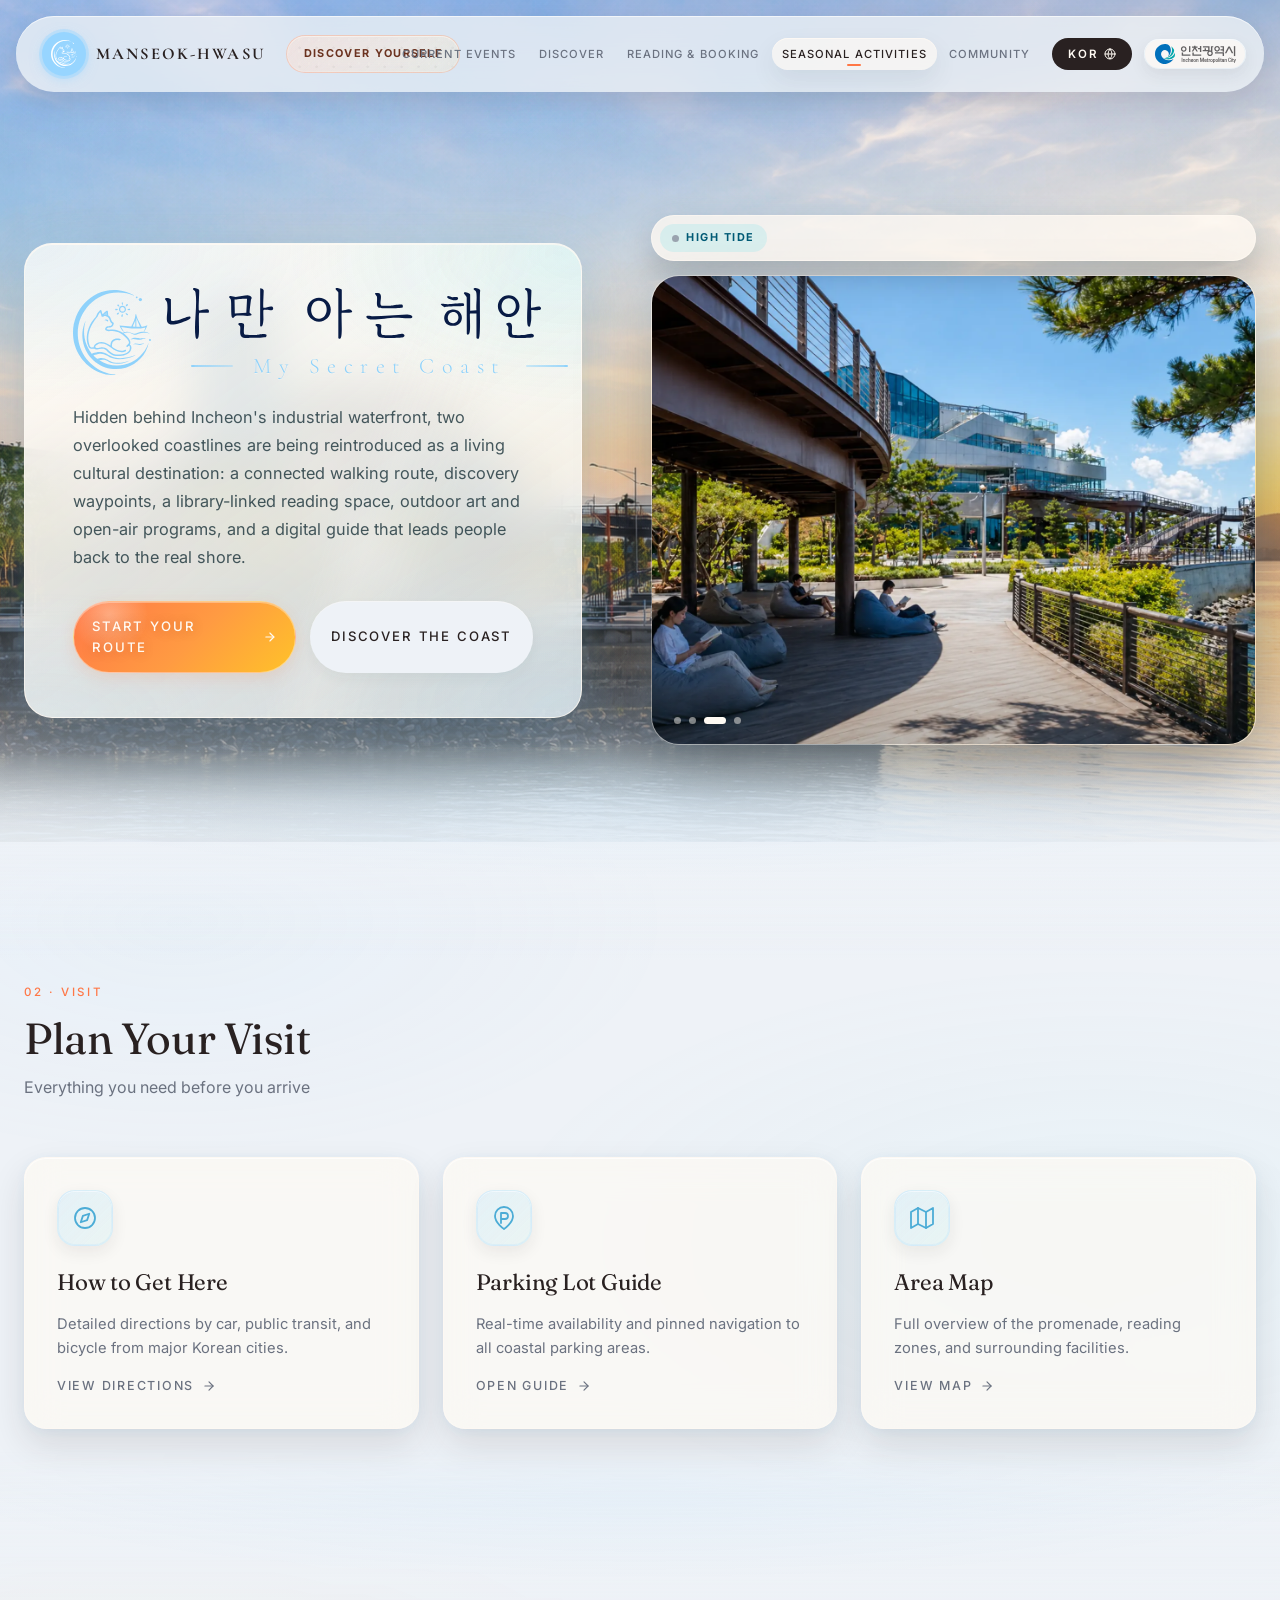
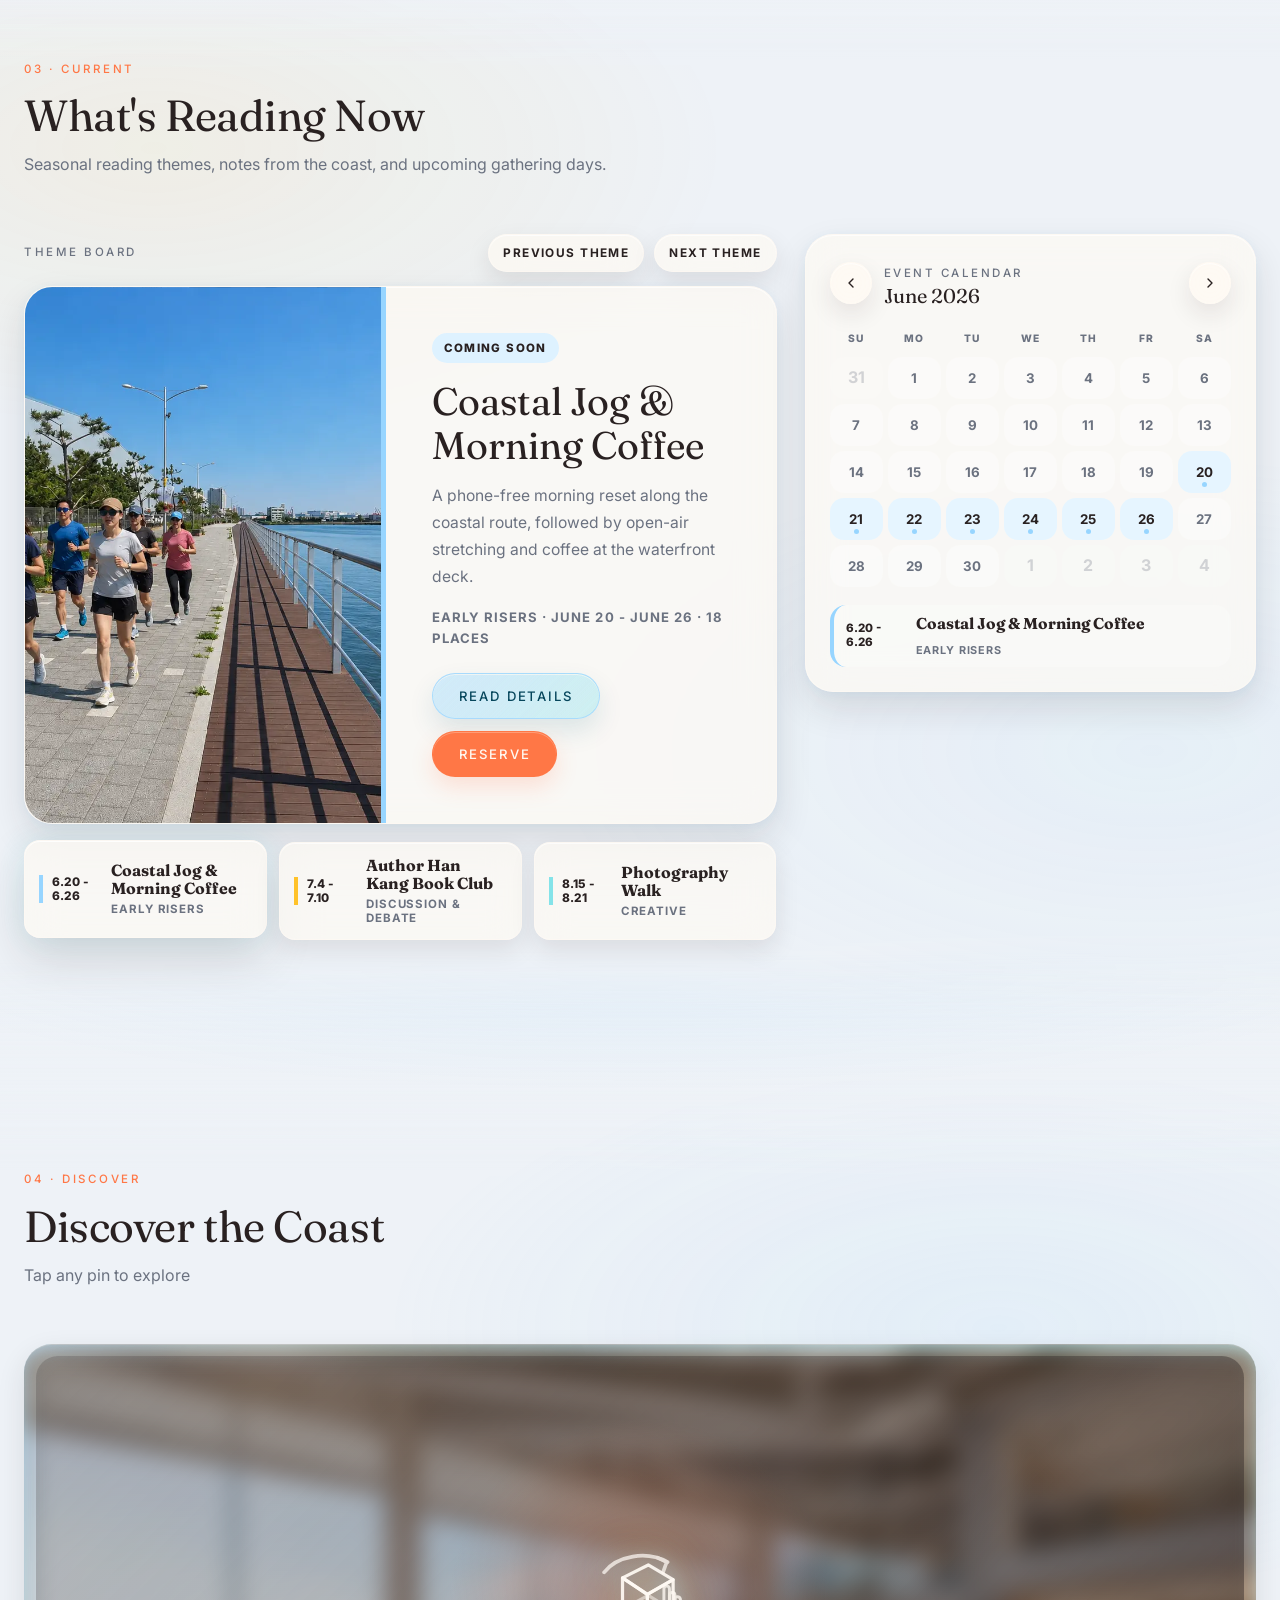
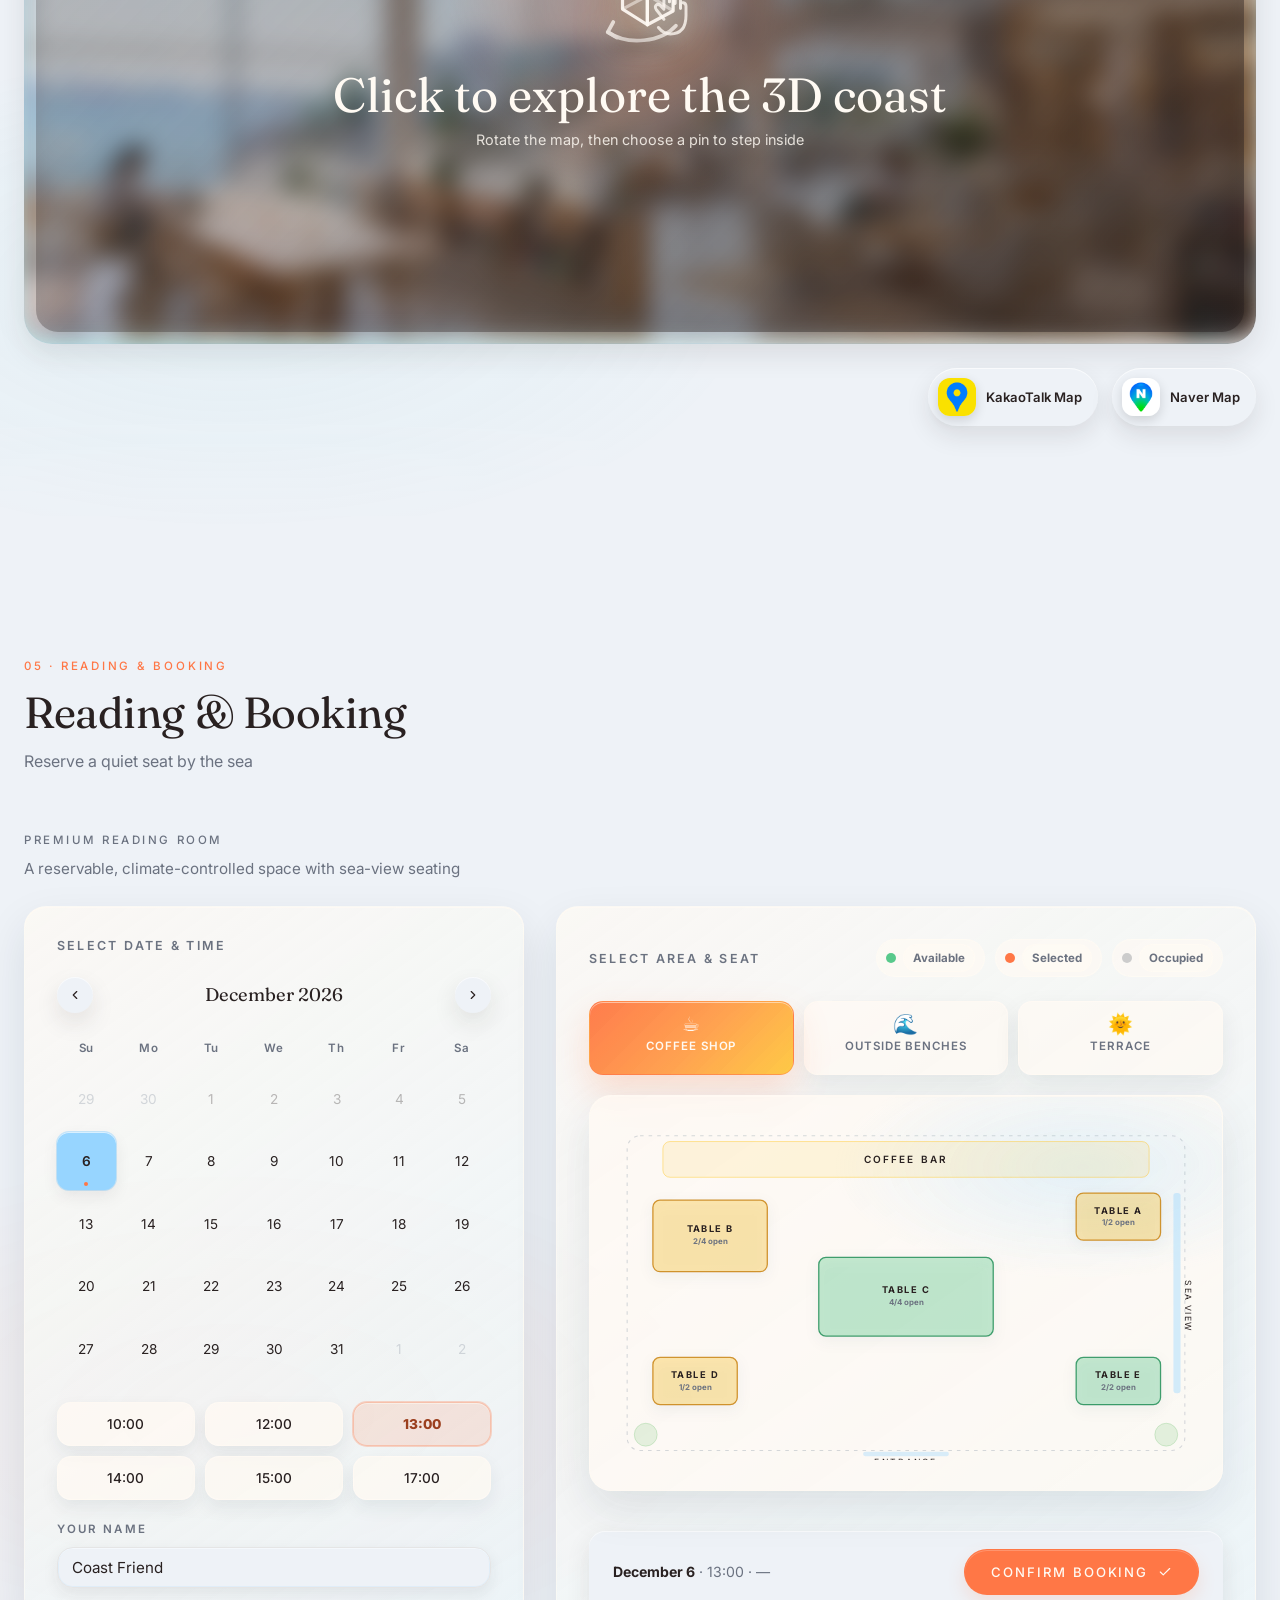
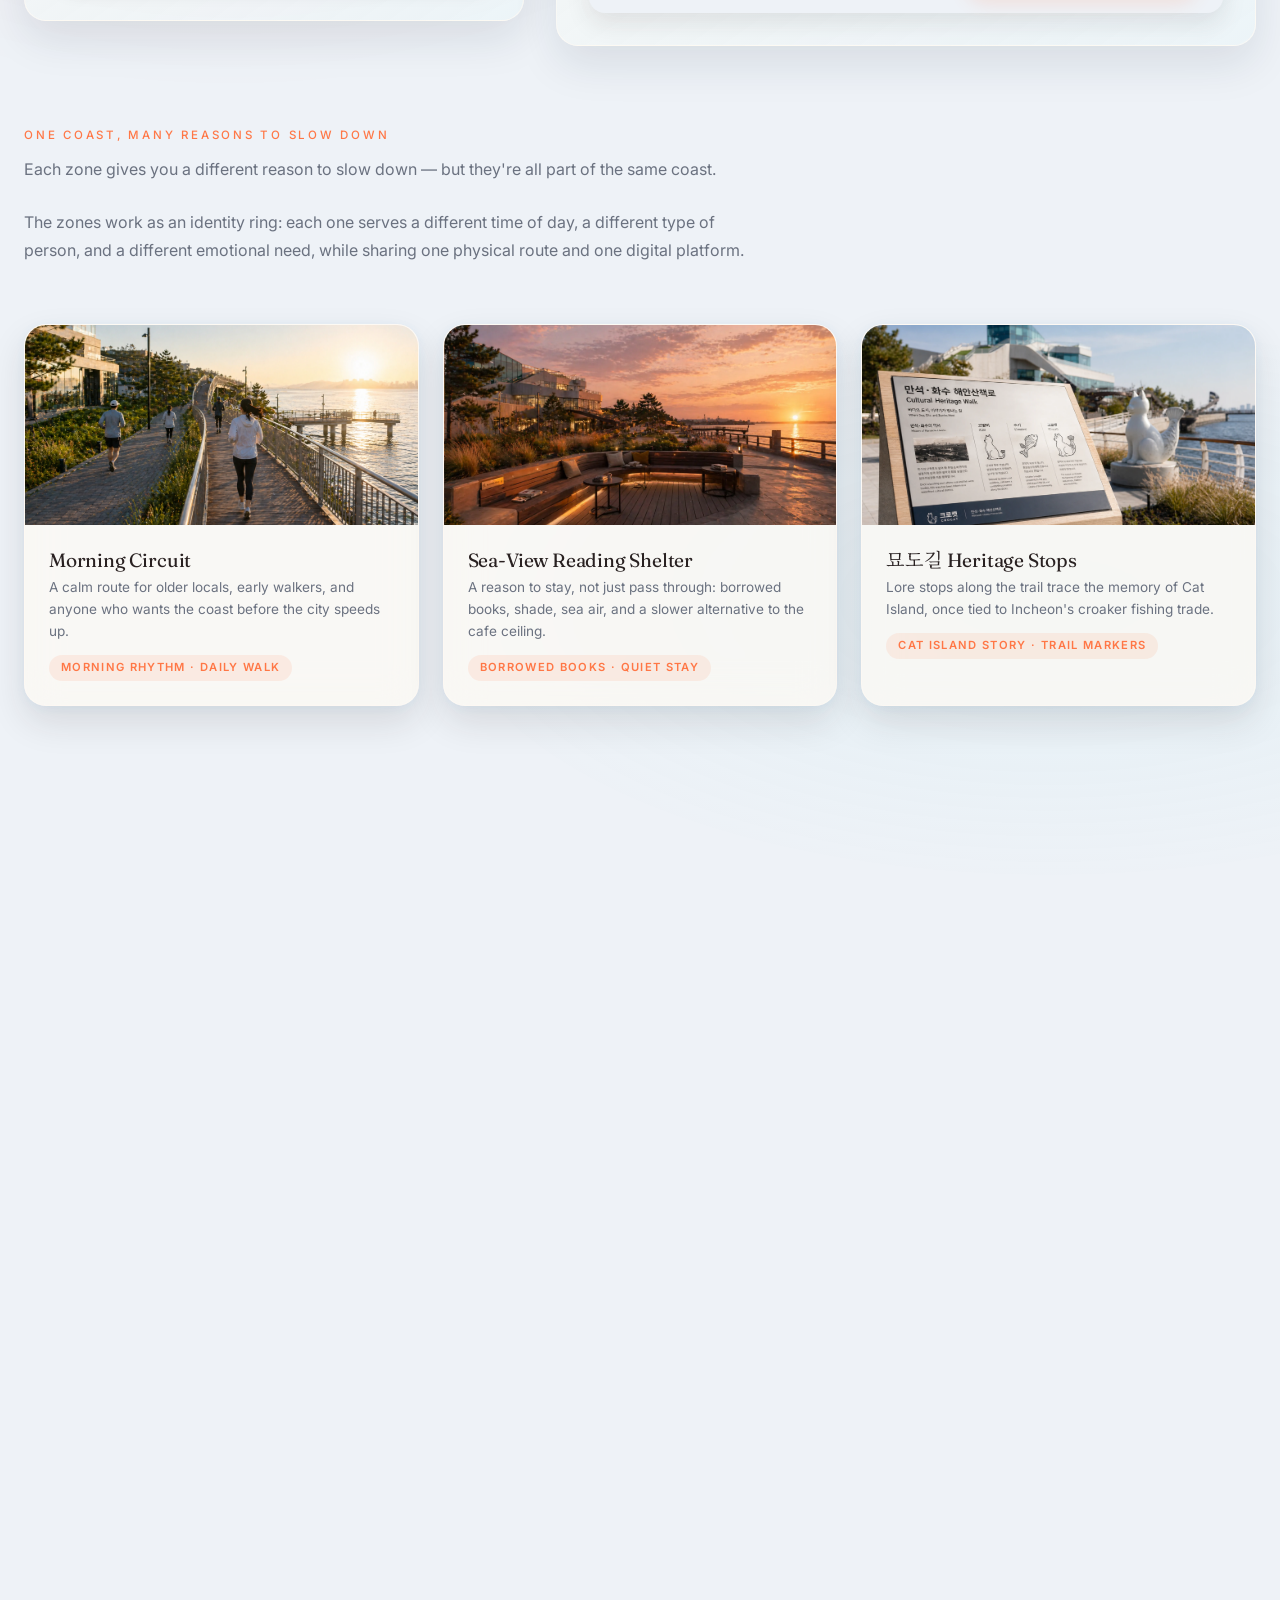
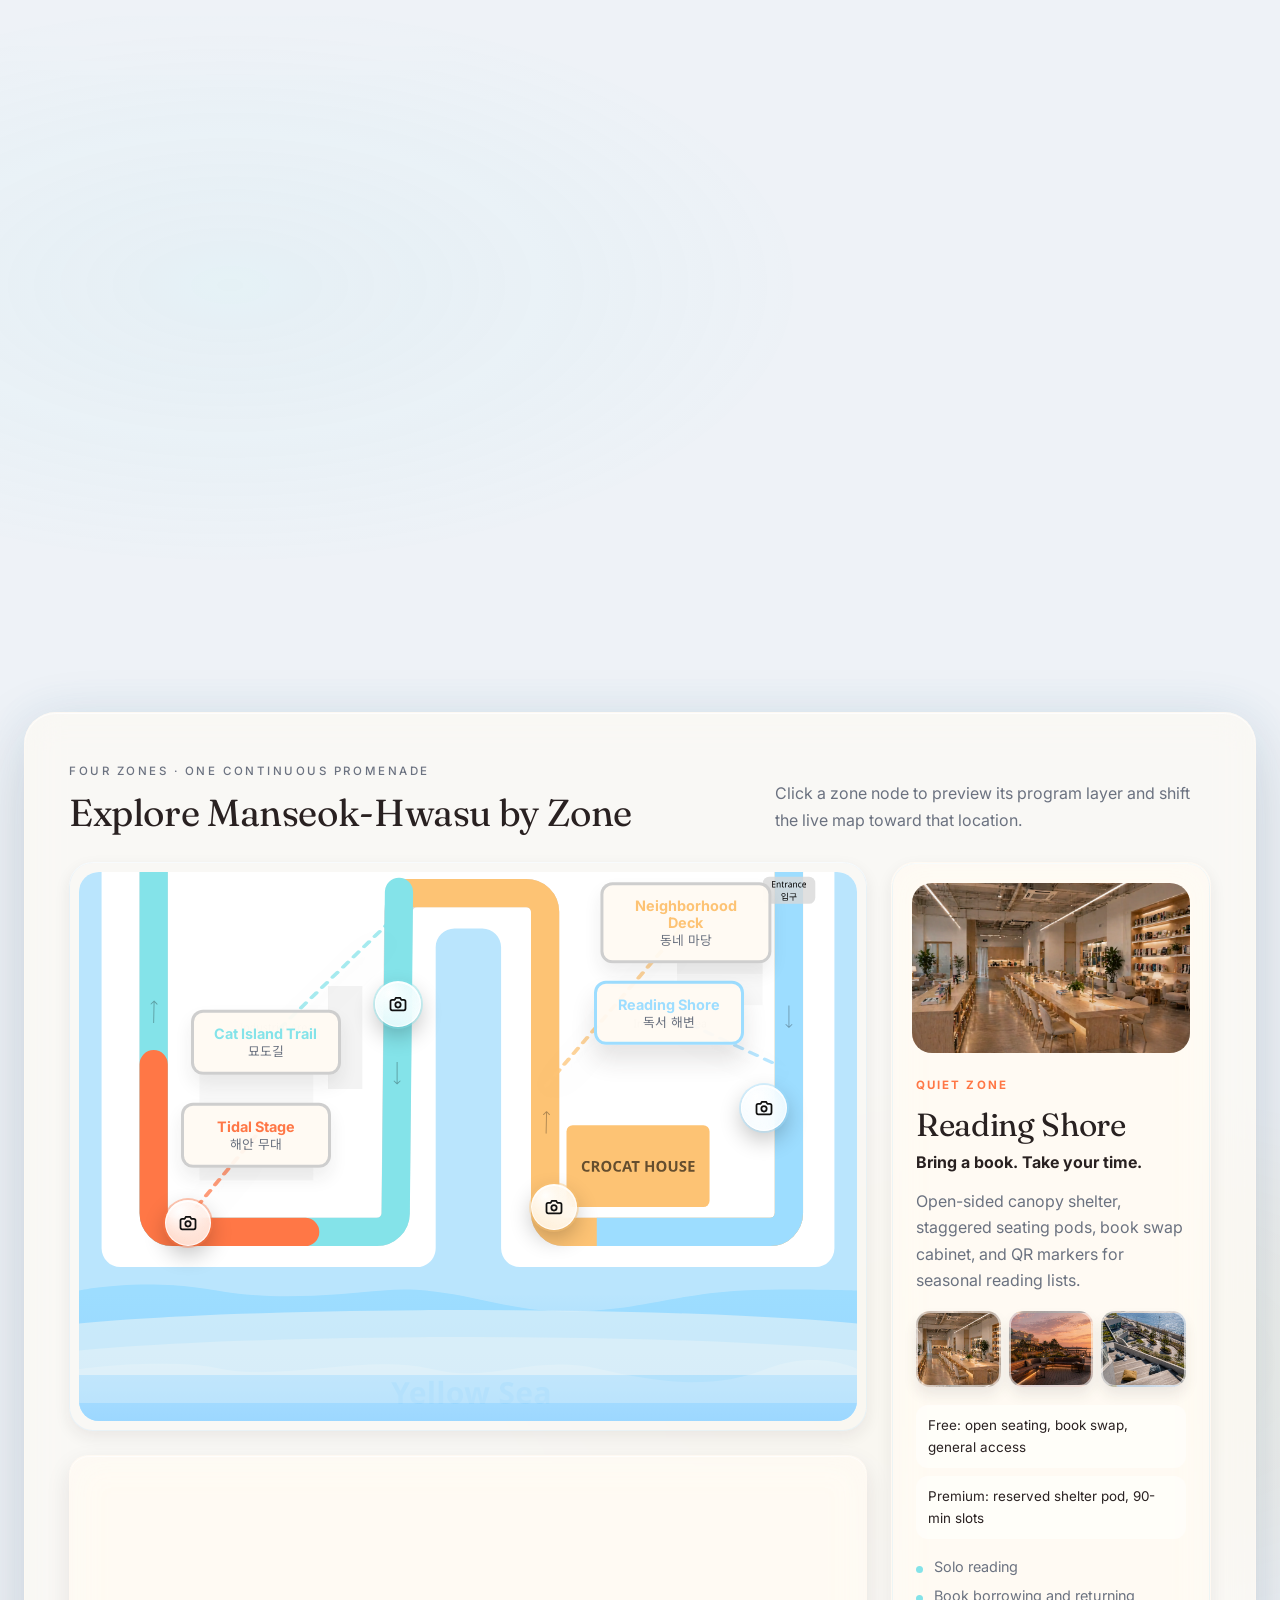
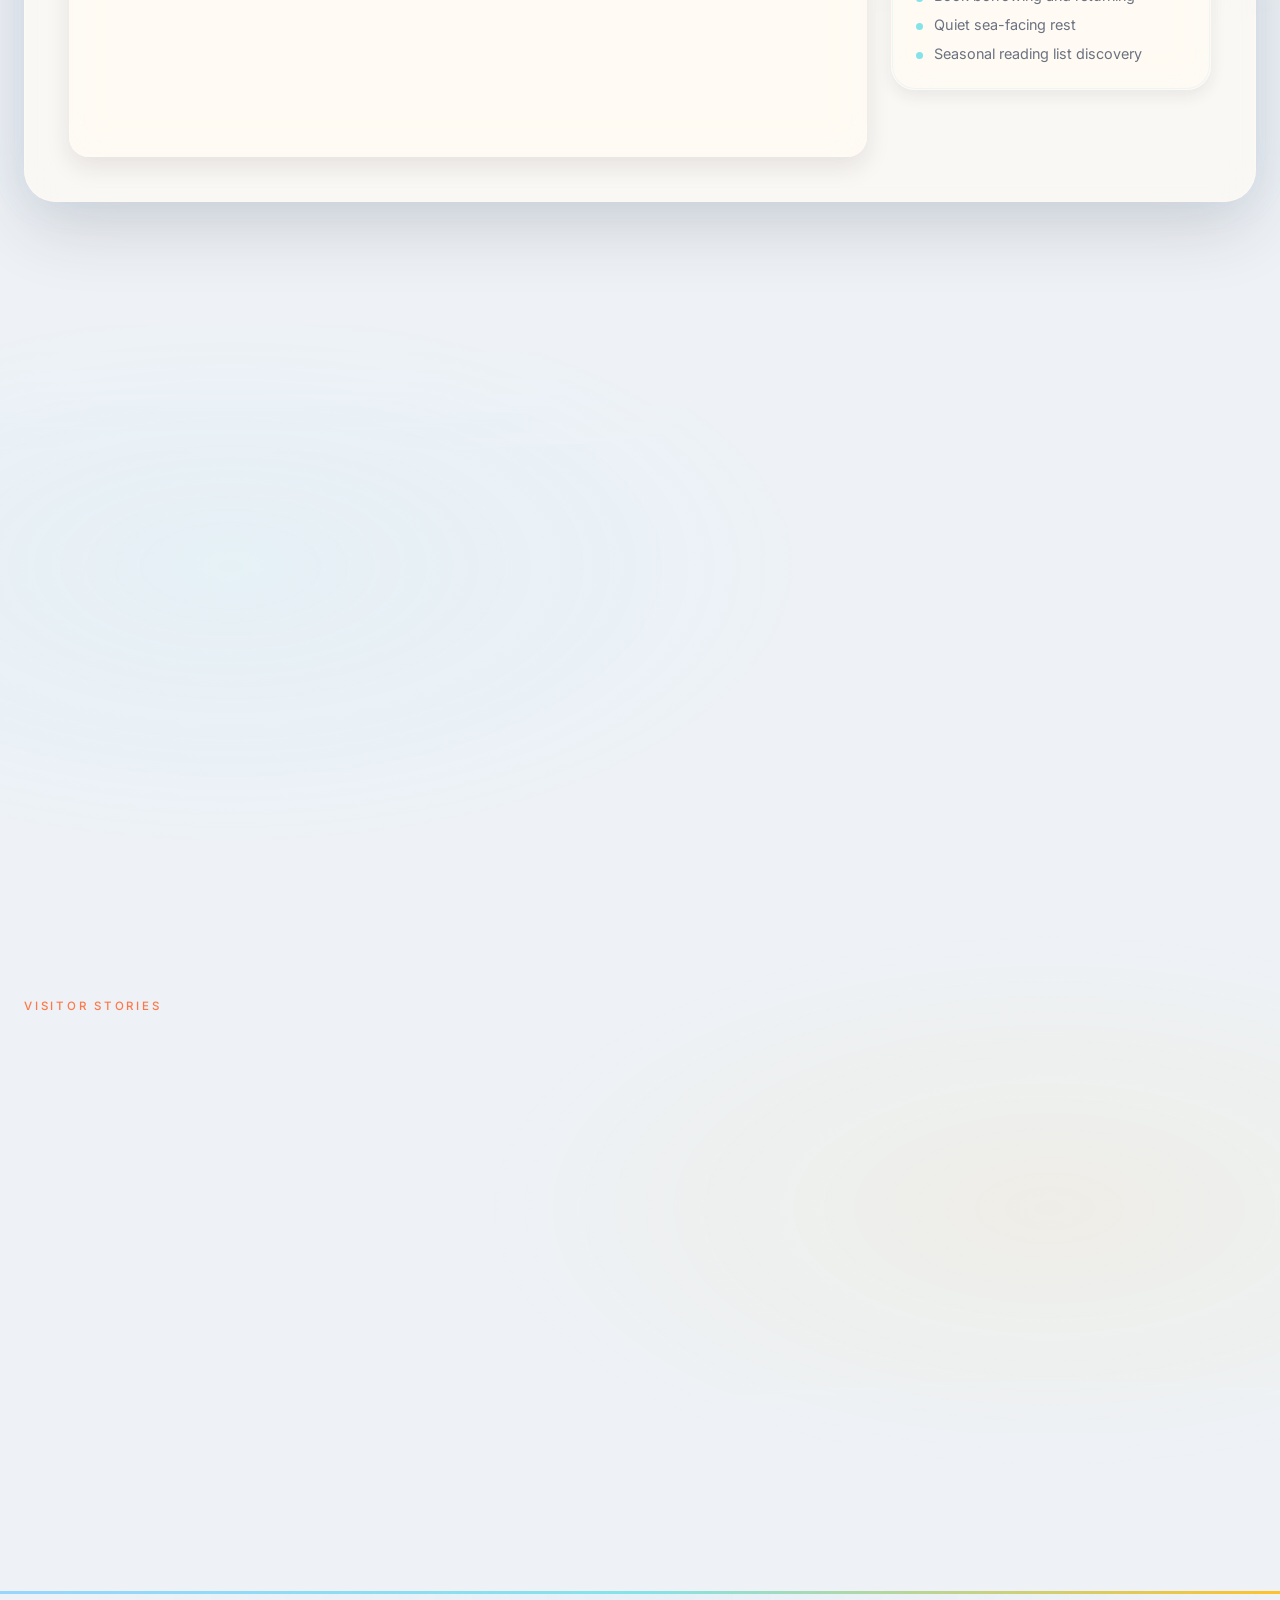
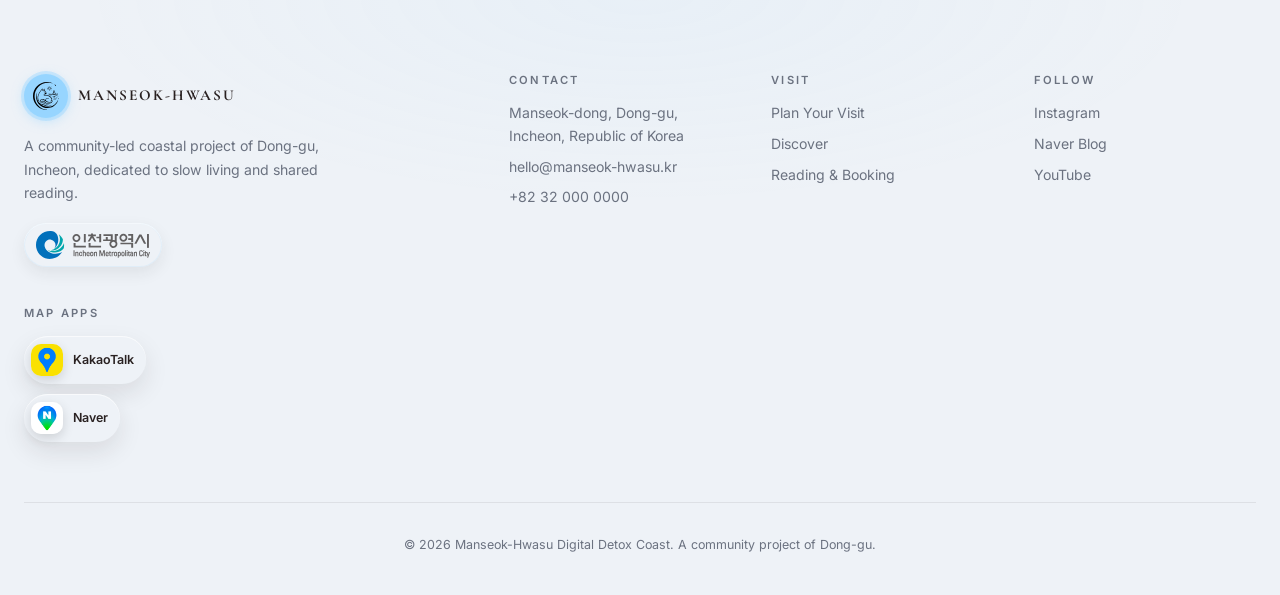
==== commit 3407fccf: "Pre Gala Change 4" ====
--- a/index.html
+++ b/index.html
@@ -100,11 +100,15 @@
 
     <div class="hero__visual">
       <div class="hero__tide" data-tide-status aria-live="polite">
-        <span class="hero__tide-kicker" data-tide-label>High tide</span>
+        <span class="hero__tide-kicker">
+          <span class="hero__tide-live-dot" data-tide-live-dot aria-hidden="true"></span>
+          <span data-tide-label>High tide</span>
+        </span>
         <div class="hero__tide-ticker">
           <div class="hero__tide-marquee">
             <strong data-tide-stage>Perfect time to go</strong>
             <span data-tide-detail>Server tide cache will update this view.</span>
+            <span class="hero__tide-updated" data-tide-updated>Checking tide...</span>
           </div>
         </div>
       </div>
--- a/css/sections.css
+++ b/css/sections.css
@@ -51,13 +51,12 @@
 .hero__bg::before {
   opacity: 0.22;
   background:
-    radial-gradient(ellipse 52% 40% at calc(0% + var(--ocean-x)) calc(8% + var(--ocean-y)), rgba(151, 213, 255, 0.34), transparent 74%),
-    radial-gradient(ellipse 42% 34% at calc(100% - var(--ocean-x)) calc(88% + var(--ocean-y)), rgba(132, 227, 233, 0.18), transparent 76%),
+    radial-gradient(ellipse 52% 40% at 0% 8%, rgba(151, 213, 255, 0.34), transparent 74%),
+    radial-gradient(ellipse 42% 34% at 100% 88%, rgba(132, 227, 233, 0.18), transparent 76%),
     linear-gradient(115deg, rgba(132, 227, 233, 0.08), transparent 52%, rgba(151, 213, 255, 0.06));
   mix-blend-mode: soft-light;
-  transform: translate3d(calc(var(--ocean-x) * 0.08), calc(var(--ocean-y) * 0.08), 0);
-  animation: heroWaterWash 16s ease-in-out infinite alternate;
-  will-change: transform;
+  transform: none;
+  animation: none;
 }
 
 .hero__bg::after {
@@ -71,8 +70,8 @@
   position: relative;
   z-index: 1;
   display: grid;
-  grid-template-columns: 1.2fr 1fr;
-  gap: 80px;
+  grid-template-columns: minmax(520px, 0.96fr) minmax(0, 1.04fr);
+  gap: clamp(56px, 5.4vw, 80px);
   align-items: center;
 }
 
@@ -152,7 +151,7 @@
   background:
     radial-gradient(ellipse at 42% 38%, rgba(143, 210, 251, 0.4) 0 10%, rgba(143, 210, 251, 0.2) 31%, rgba(143, 210, 251, 0.07) 58%, transparent 78%),
     radial-gradient(ellipse at 66% 58%, rgba(132, 227, 233, 0.22) 0 12%, rgba(132, 227, 233, 0.09) 42%, transparent 74%);
-  filter: blur(14px) saturate(0.9);
+  filter: blur(var(--drop-blur, 14px)) saturate(0.9);
   mix-blend-mode: multiply;
   will-change: transform, opacity, filter;
   animation: heroPaintDrop var(--drop-duration) ease-out forwards;
@@ -328,6 +327,7 @@
   align-items: center;
   width: auto;
   max-width: none;
+  min-width: 0;
   min-height: 42px;
   margin: 0;
   padding: 8px 12px 8px 8px;
@@ -341,8 +341,10 @@
 
 .hero__tide-kicker {
   flex: 0 0 auto;
-  display: grid;
-  place-items: center;
+  display: inline-flex;
+  align-items: center;
+  justify-content: center;
+  gap: 7px;
   padding: 0 12px;
   min-height: 28px;
   border-radius: var(--radius-pill);
@@ -354,6 +356,20 @@
   font-weight: 700;
 }
 
+.hero__tide-live-dot {
+  width: 7px;
+  height: 7px;
+  border-radius: 50%;
+  background: #9aa3af;
+  box-shadow: 0 0 0 0 rgba(45, 212, 120, 0);
+}
+
+.hero__tide.is-live .hero__tide-live-dot {
+  background: #22c55e;
+  box-shadow: 0 0 0 0 rgba(34, 197, 94, 0.46);
+  animation: tideLivePulse 1.65s ease-out infinite;
+}
+
 .hero__tide strong {
   flex: 0 0 auto;
   color: var(--ink);
@@ -363,6 +379,7 @@
 
 .hero__tide-ticker {
   min-width: 0;
+  width: 100%;
   flex: 1 1 auto;
   overflow: hidden;
   -webkit-mask-image: linear-gradient(90deg, transparent 0, black 7%, black 93%, transparent 100%);
@@ -383,12 +400,18 @@
   animation-play-state: paused;
 }
 
-.hero__tide span:last-child {
+.hero__tide [data-tide-detail],
+.hero__tide-updated {
   min-width: 0;
   white-space: nowrap;
   color: var(--ink-muted);
   font-size: 0.82rem;
   line-height: 1.2;
+}
+
+.hero__tide-updated {
+  color: rgba(0, 90, 117, 0.84);
+  font-weight: 700;
 }
 
 .hero__ctas {
@@ -441,6 +464,7 @@
 
 .hero__visual {
   position: relative;
+  min-width: 0;
   height: 530px;
   display: grid;
   grid-template-rows: auto minmax(0, 1fr);
@@ -526,6 +550,21 @@
 @keyframes heroTideTicker {
   from { transform: translateX(0); }
   to { transform: translateX(-100%); }
+}
+
+@keyframes tideLivePulse {
+  0% {
+    box-shadow: 0 0 0 0 rgba(34, 197, 94, 0.5);
+    transform: scale(1);
+  }
+  70% {
+    box-shadow: 0 0 0 8px rgba(34, 197, 94, 0);
+    transform: scale(1.12);
+  }
+  100% {
+    box-shadow: 0 0 0 0 rgba(34, 197, 94, 0);
+    transform: scale(1);
+  }
 }
 
 @keyframes heroCornerBreathA {
@@ -861,9 +900,8 @@
   opacity: 0.9;
   -webkit-mask-image: linear-gradient(180deg, transparent 0%, black 16%, black 84%, transparent 100%);
   mask-image: linear-gradient(180deg, transparent 0%, black 16%, black 84%, transparent 100%);
-  transform: translate3d(calc(var(--ocean-x) * 0.06), calc(var(--ocean-y) * 0.08), 0);
-  animation: sectionWaterDrift 24s ease-in-out infinite alternate;
-  will-change: transform;
+  transform: none;
+  animation: none;
 }
 
 .visit::before {
@@ -3369,6 +3407,7 @@
 }
 
 .event-post__comment {
+  position: relative;
   padding: 12px 14px;
   border-radius: var(--radius);
   background: rgba(255, 255, 255, 0.26);
@@ -3383,6 +3422,12 @@
   color: var(--ink-muted);
   font-size: 0.86rem;
   line-height: 1.55;
+}
+
+.event-post__comment-delete {
+  position: absolute;
+  top: 10px;
+  right: 10px;
 }
 
 .event-post__comment-form {
@@ -5261,6 +5306,240 @@
 .community-page .community-forum {
   padding: 0;
 }
+.community-profile-dock,
+.community-page__actions {
+  display: flex;
+  flex-wrap: wrap;
+  align-items: center;
+  gap: 14px;
+  margin-bottom: 24px;
+}
+.community-profile-toggle {
+  align-self: flex-start;
+  display: inline-flex;
+  align-items: center;
+  gap: 12px;
+  padding: 8px 14px 8px 8px;
+  border-radius: var(--radius-pill);
+  background: rgba(255, 250, 243, 0.76);
+  border: 1px solid rgba(255, 250, 243, 0.62);
+  box-shadow: var(--neo-raised-sm);
+  color: var(--ink);
+}
+.community-profile-toggle img {
+  width: 42px;
+  height: 42px;
+  border-radius: 50%;
+  object-fit: cover;
+  box-shadow: 0 0 0 4px rgba(151, 213, 255, 0.18);
+}
+.community-profile-toggle span {
+  display: flex;
+  flex-direction: column;
+  align-items: flex-start;
+  line-height: 1.1;
+}
+.community-profile-toggle strong {
+  font-family: var(--font-display);
+  font-size: 1rem;
+}
+.community-profile-toggle small {
+  margin-top: 3px;
+  color: var(--ink-muted);
+  font-size: 0.68rem;
+  letter-spacing: 0.12em;
+  text-transform: uppercase;
+}
+.community-profile-panel {
+  width: min(560px, 100%);
+  padding: 20px;
+  border-radius: var(--radius-lg);
+  background: rgba(255, 250, 243, 0.72);
+  border: 1px solid rgba(255, 250, 243, 0.58);
+  box-shadow: var(--neo-raised-sm);
+  backdrop-filter: blur(18px) saturate(1.08);
+  -webkit-backdrop-filter: blur(18px) saturate(1.08);
+}
+.profile-modal {
+  position: fixed;
+  inset: 0;
+  z-index: 1600;
+  display: flex;
+  align-items: center;
+  justify-content: center;
+  padding: 20px;
+  opacity: 0;
+  pointer-events: none;
+  transition: opacity 260ms ease;
+}
+.profile-modal.is-open {
+  opacity: 1;
+  pointer-events: auto;
+}
+.profile-modal__overlay {
+  position: absolute;
+  inset: 0;
+  background: rgba(41, 33, 33, 0.48);
+  backdrop-filter: blur(9px);
+  -webkit-backdrop-filter: blur(9px);
+}
+.profile-modal__content {
+  position: relative;
+  z-index: 1;
+  width: min(520px, 100%);
+  max-height: min(88vh, 760px);
+  overflow: auto;
+  padding: 28px;
+  border-radius: var(--radius-xl);
+  background:
+    radial-gradient(circle at 8% 8%, rgba(151, 213, 255, 0.16), transparent 34%),
+    rgba(255, 250, 243, 0.9);
+  border: 1px solid rgba(255, 250, 243, 0.62);
+  box-shadow: 0 32px 88px rgba(16, 43, 54, 0.28);
+  transform: translateY(16px) scale(0.98);
+  transition: transform 300ms ease;
+}
+.profile-modal.is-open .profile-modal__content {
+  transform: translateY(0) scale(1);
+}
+.profile-modal__close {
+  position: absolute;
+  top: 14px;
+  right: 14px;
+  width: 36px;
+  height: 36px;
+  border-radius: 50%;
+  display: grid;
+  place-items: center;
+  color: var(--ink-muted);
+  background: rgba(255, 250, 243, 0.78);
+  box-shadow: var(--neo-raised-sm);
+}
+.profile-modal__close svg {
+  width: 16px;
+  height: 16px;
+}
+.profile-modal__head {
+  padding-right: 32px;
+  margin-bottom: 18px;
+}
+.profile-modal__head h2 {
+  margin-top: 8px;
+  font-size: clamp(1.9rem, 4vw, 2.7rem);
+  line-height: 1;
+}
+.profile-modal__head p {
+  margin-top: 10px;
+  color: var(--ink-muted);
+  line-height: 1.6;
+}
+.profile-modal .community-profile__preview {
+  padding: 14px;
+  border-radius: 20px;
+  background: rgba(255, 255, 255, 0.42);
+  box-shadow: var(--neo-pressed);
+}
+.profile-modal .community-profile__form {
+  margin-top: 16px;
+  gap: 16px;
+}
+.profile-modal .community-profile__form label {
+  display: grid;
+  gap: 8px;
+}
+.profile-modal .community-profile__form label span {
+  margin: 0;
+  padding-left: 4px;
+  color: var(--ink-muted);
+  font-size: 0.68rem;
+  font-weight: 700;
+  letter-spacing: 0.14em;
+  text-transform: uppercase;
+}
+.profile-modal .community-profile__form input {
+  min-height: 52px;
+  border-radius: var(--radius-pill);
+  padding-inline: 18px;
+  background:
+    linear-gradient(145deg, rgba(255, 255, 255, 0.72), rgba(238, 249, 252, 0.58));
+  box-shadow:
+    0 1px 0 rgba(255, 250, 243, 0.84) inset,
+    var(--neo-pressed);
+  font-weight: 600;
+}
+.profile-modal .community-profile__form input:focus {
+  box-shadow:
+    0 0 0 3px rgba(132, 227, 233, 0.2),
+    0 1px 0 rgba(255, 250, 243, 0.84) inset,
+    var(--neo-pressed);
+}
+.profile-modal .community-cats {
+  padding: 4px;
+  border-radius: 20px;
+  background: rgba(255, 255, 255, 0.28);
+}
+.forum-modal {
+  position: fixed;
+  inset: 0;
+  z-index: 1300;
+  display: flex;
+  align-items: center;
+  justify-content: center;
+  padding: 22px;
+  opacity: 0;
+  pointer-events: none;
+  transition: opacity 260ms ease;
+}
+.forum-modal.is-open {
+  opacity: 1;
+  pointer-events: auto;
+}
+.forum-modal__overlay {
+  position: absolute;
+  inset: 0;
+  background: rgba(41, 33, 33, 0.5);
+  backdrop-filter: blur(10px);
+  -webkit-backdrop-filter: blur(10px);
+}
+.forum-modal__content {
+  position: relative;
+  z-index: 1;
+  width: min(760px, 100%);
+  max-height: min(88vh, 820px);
+  overflow: auto;
+  padding: 30px;
+  border-radius: var(--radius-xl);
+  background:
+    radial-gradient(circle at 8% 8%, rgba(151, 213, 255, 0.14), transparent 36%),
+    rgba(255, 250, 243, 0.9);
+  border: 1px solid rgba(255, 250, 243, 0.62);
+  box-shadow: 0 34px 92px rgba(16, 43, 54, 0.28);
+  transform: translateY(16px) scale(0.985);
+  transition: transform 300ms ease;
+}
+.forum-modal.is-open .forum-modal__content {
+  transform: translateY(0) scale(1);
+}
+.forum-modal__content--compose {
+  width: min(620px, 100%);
+}
+.forum-modal__close {
+  position: absolute;
+  top: 14px;
+  right: 14px;
+  width: 36px;
+  height: 36px;
+  border-radius: 50%;
+  display: grid;
+  place-items: center;
+  color: var(--ink-muted);
+  background: rgba(255, 250, 243, 0.78);
+  box-shadow: var(--neo-raised-sm);
+}
+.forum-modal__close svg {
+  width: 16px;
+  height: 16px;
+}
 
 .community-modal {
   position: fixed;
@@ -5319,14 +5598,10 @@
   color: var(--ink-muted);
 }
 .community-modal__close svg { width: 16px; height: 16px; }
-.community-forum {
-  display: grid;
-  grid-template-columns: 300px minmax(0, 1fr);
-  gap: 24px;
-  padding: 32px;
-}
+.community-forum { display: block; padding: 32px; }
 .community-profile,
 .community-forum__main,
+.community-thread,
 .community-stats {
   border-radius: var(--radius-lg);
   background: rgba(255, 250, 243, 0.7);
@@ -5366,7 +5641,9 @@
 }
 .community-profile__form,
 .community-admin__login,
-.community-comment-form {
+.community-comment-form,
+.community-post-form,
+.community-reply-form {
   display: flex;
   flex-direction: column;
   gap: 12px;
@@ -5382,7 +5659,10 @@
 }
 .community-profile input,
 .community-admin input,
-.community-comment-form textarea {
+.community-post-form input,
+.community-comment-form textarea,
+.community-post-form textarea,
+.community-reply-form textarea {
   width: 100%;
   border: 0;
   border-radius: 18px;
@@ -5398,6 +5678,27 @@
   resize: vertical;
   line-height: 1.55;
 }
+.community-post-form textarea,
+.community-reply-form textarea {
+  min-height: 104px;
+  resize: vertical;
+  line-height: 1.55;
+}
+.community-reply-form textarea { min-height: 78px; }
+.community-status {
+  margin-top: 14px;
+  padding: 11px 14px;
+  border-radius: 14px;
+  background: rgba(132, 227, 233, 0.14);
+  color: #19707a;
+  font-size: 0.78rem;
+  line-height: 1.5;
+}
+.community-status:empty,
+.community-status[hidden] { display: none; }
+.community-status--inline {
+  margin-top: 14px;
+}
 .community-cats {
   display: grid;
   grid-template-columns: repeat(4, 1fr);
@@ -5452,6 +5753,133 @@
   gap: 12px;
   margin-top: 18px;
 }
+.community-post-list,
+.community-reply-list {
+  display: flex;
+  flex-direction: column;
+  gap: 12px;
+  margin-top: 18px;
+}
+.community-post {
+  width: 100%;
+  display: grid;
+  grid-template-columns: 48px minmax(0, 1fr);
+  gap: 13px;
+  align-items: flex-start;
+  padding: 16px;
+  border-radius: 18px;
+  background: rgba(255, 255, 255, 0.56);
+  box-shadow: var(--neo-pressed);
+  color: inherit;
+  text-align: left;
+  transition: transform var(--transition), box-shadow var(--transition);
+}
+.community-post:hover,
+.community-post.is-active {
+  transform: translateY(-2px);
+  box-shadow: 0 0 0 1px rgba(132, 227, 233, 0.36), var(--neo-raised-sm);
+}
+.community-post img {
+  width: 48px;
+  height: 48px;
+  border-radius: 16px;
+  object-fit: cover;
+}
+.community-post strong {
+  display: block;
+  color: var(--ink);
+  font-size: 1rem;
+  line-height: 1.25;
+}
+.community-post span {
+  display: block;
+  margin-top: 4px;
+  color: var(--ink-muted);
+  font-size: 0.72rem;
+}
+.community-post p {
+  margin-top: 8px;
+  color: var(--ink-muted);
+  line-height: 1.55;
+  display: -webkit-box;
+  -webkit-line-clamp: 2;
+  -webkit-box-orient: vertical;
+  overflow: hidden;
+}
+.community-thread { padding: 26px; }
+.community-thread__empty {
+  min-height: 280px;
+  display: grid;
+  align-content: center;
+  gap: 12px;
+  color: var(--ink-muted);
+}
+.community-thread__empty h2,
+.community-thread__post h2 {
+  color: var(--ink);
+  font-size: clamp(1.6rem, 3vw, 2.25rem);
+  line-height: 1.05;
+}
+.community-thread__post {
+  padding-bottom: 18px;
+  border-bottom: 1px solid rgba(16, 43, 54, 0.08);
+  margin-bottom: 16px;
+}
+.community-thread__post-head {
+  display: grid;
+  grid-template-columns: 56px minmax(0, 1fr);
+  gap: 14px;
+  align-items: center;
+  margin-bottom: 16px;
+}
+.community-thread__post-head img {
+  width: 56px;
+  height: 56px;
+  border-radius: 18px;
+  object-fit: cover;
+}
+.community-thread__post-head span,
+.community-reply time {
+  display: block;
+  margin-top: 5px;
+  color: var(--ink-muted);
+  font-size: 0.76rem;
+}
+.community-thread__post p,
+.community-reply p {
+  color: var(--ink-muted);
+  line-height: 1.65;
+}
+.community-thread__delete {
+  margin-top: 14px;
+  padding: 8px 12px;
+  border-radius: var(--radius-pill);
+  background: rgba(255, 119, 70, 0.13);
+  color: #b44922;
+  font-size: 0.74rem;
+  font-weight: 700;
+  letter-spacing: 0.08em;
+  text-transform: uppercase;
+}
+.community-reply {
+  display: grid;
+  grid-template-columns: 42px minmax(0, 1fr) auto;
+  gap: 12px;
+  padding: 14px;
+  border-radius: 16px;
+  background: rgba(255, 255, 255, 0.48);
+  box-shadow: var(--neo-pressed);
+}
+.community-reply img {
+  width: 42px;
+  height: 42px;
+  border-radius: 14px;
+  object-fit: cover;
+}
+.community-reply strong {
+  color: var(--ink);
+  font-size: 0.9rem;
+}
 .community-comment {
   display: grid;
   grid-template-columns: 46px minmax(0, 1fr) auto;
@@ -5532,6 +5960,48 @@
   color: var(--ink-muted);
   font-size: 0.84rem;
 }
+.community-admin-comments {
+  display: grid;
+  gap: 10px;
+  margin-top: 18px;
+}
+.community-admin-comments h3 {
+  margin: 0;
+  color: var(--ink);
+  font-family: var(--font-display);
+  font-size: 1.15rem;
+}
+.community-admin-comments__empty {
+  color: var(--ink-muted);
+  font-size: 0.86rem;
+}
+.community-admin-comment {
+  display: grid;
+  grid-template-columns: minmax(0, 1fr) auto;
+  gap: 12px;
+  align-items: start;
+  padding: 12px;
+  border-radius: 16px;
+  background: rgba(255, 255, 255, 0.5);
+  box-shadow: var(--neo-pressed);
+}
+.community-admin-comment strong {
+  display: block;
+  color: var(--ink);
+  font-size: 0.88rem;
+}
+.community-admin-comment span {
+  display: block;
+  margin-top: 2px;
+  color: var(--ink-muted);
+  font-size: 0.72rem;
+}
+.community-admin-comment p {
+  margin-top: 6px;
+  color: var(--ink-muted);
+  font-size: 0.86rem;
+  line-height: 1.5;
+}
 
 @media (max-width: 900px) {
   .community-page { padding-top: 104px; }
@@ -5541,21 +6011,55 @@
     grid-template-columns: 1fr;
     padding: 20px;
   }
+  .community-thread {
+    position: static;
+    max-height: none;
+  }
   .community-stats { grid-column: auto; }
 }
 
 @media (max-width: 560px) {
   .community-page { padding: 92px 0 44px; }
   .community-page__head h1 { font-size: 2.4rem; }
+  .community-page__actions { align-items: stretch; }
+  .community-page__actions .btn,
+  .community-profile-toggle { width: 100%; justify-content: flex-start; }
+  .profile-modal { padding: 12px; }
+  .profile-modal__content { padding: 22px; border-radius: var(--radius-lg); }
+  .forum-modal {
+    align-items: stretch;
+    padding: 0;
+  }
+  .forum-modal__content {
+    width: 100%;
+    max-height: none;
+    min-height: 100%;
+    border-radius: 0;
+    padding: 22px;
+  }
   .community-forum { padding: 16px; gap: 16px; }
   .community-profile,
   .community-forum__main,
   .community-stats { padding: 18px; }
   .community-forum__head { flex-direction: column; align-items: stretch; }
   .community-comment { grid-template-columns: 42px minmax(0, 1fr); }
+  .community-post { grid-template-columns: 42px minmax(0, 1fr); }
+  .community-post img { width: 42px; height: 42px; }
+  .community-thread__post-head { grid-template-columns: 46px minmax(0, 1fr); }
+  .community-thread__post-head img { width: 46px; height: 46px; }
+  .community-reply { grid-template-columns: 38px minmax(0, 1fr); }
+  .community-reply .community-comment__delete { grid-column: 2; justify-self: start; }
   .community-comment__delete { grid-column: 2; justify-self: start; }
   .community-stat-grid { grid-template-columns: 1fr; }
   .community-section-stat { grid-template-columns: 1fr; gap: 4px; }
+}
+
+@media (max-width: 700px) {
+  .hero__bg::before,
+  .hero__copy::before,
+  .hero__copy::after {
+    animation: none;
+  }
 }
 
 /* ─────────────────────────────────────────────
@@ -6115,20 +6619,55 @@
 }
 
 [data-theme="dark"] .community-profile,
+[data-theme="dark"] .community-profile-dock,
+[data-theme="dark"] .community-page__actions,
+[data-theme="dark"] .community-profile-toggle,
+[data-theme="dark"] .community-profile-panel,
+[data-theme="dark"] .profile-modal__content,
+[data-theme="dark"] .forum-modal__content,
 [data-theme="dark"] .community-forum__main,
+[data-theme="dark"] .community-thread,
 [data-theme="dark"] .community-stats,
 [data-theme="dark"] .community-modal__close,
 [data-theme="dark"] .community-comment,
+[data-theme="dark"] .community-post,
+[data-theme="dark"] .community-reply,
 [data-theme="dark"] .community-stat,
-[data-theme="dark"] .community-section-stat {
+[data-theme="dark"] .community-section-stat,
+[data-theme="dark"] .community-admin-comment {
   background: rgba(21, 24, 31, 0.76);
   border-color: rgba(255, 255, 255, 0.08);
 }
 
 [data-theme="dark"] .community-profile input,
 [data-theme="dark"] .community-admin input,
-[data-theme="dark"] .community-comment-form textarea {
+[data-theme="dark"] .community-post-form input,
+[data-theme="dark"] .community-comment-form textarea,
+[data-theme="dark"] .community-post-form textarea,
+[data-theme="dark"] .community-reply-form textarea {
   background: rgba(7, 12, 18, 0.54);
+}
+
+[data-theme="dark"] .community-status {
+  background: rgba(132, 227, 233, 0.1);
+  color: rgba(163, 236, 242, 0.86);
+}
+
+[data-theme="dark"] .profile-modal__close {
+  background: rgba(21, 24, 31, 0.86);
+}
+
+[data-theme="dark"] .profile-modal .community-profile__preview,
+[data-theme="dark"] .profile-modal .community-cats {
+  background: rgba(7, 12, 18, 0.36);
+}
+
+[data-theme="dark"] .profile-modal .community-profile__form input {
+  background: linear-gradient(145deg, rgba(12, 20, 28, 0.72), rgba(15, 31, 38, 0.58));
+}
+
+[data-theme="dark"] .forum-modal__close {
+  background: rgba(21, 24, 31, 0.86);
 }
 
 [data-theme="dark"] .visit-card,
